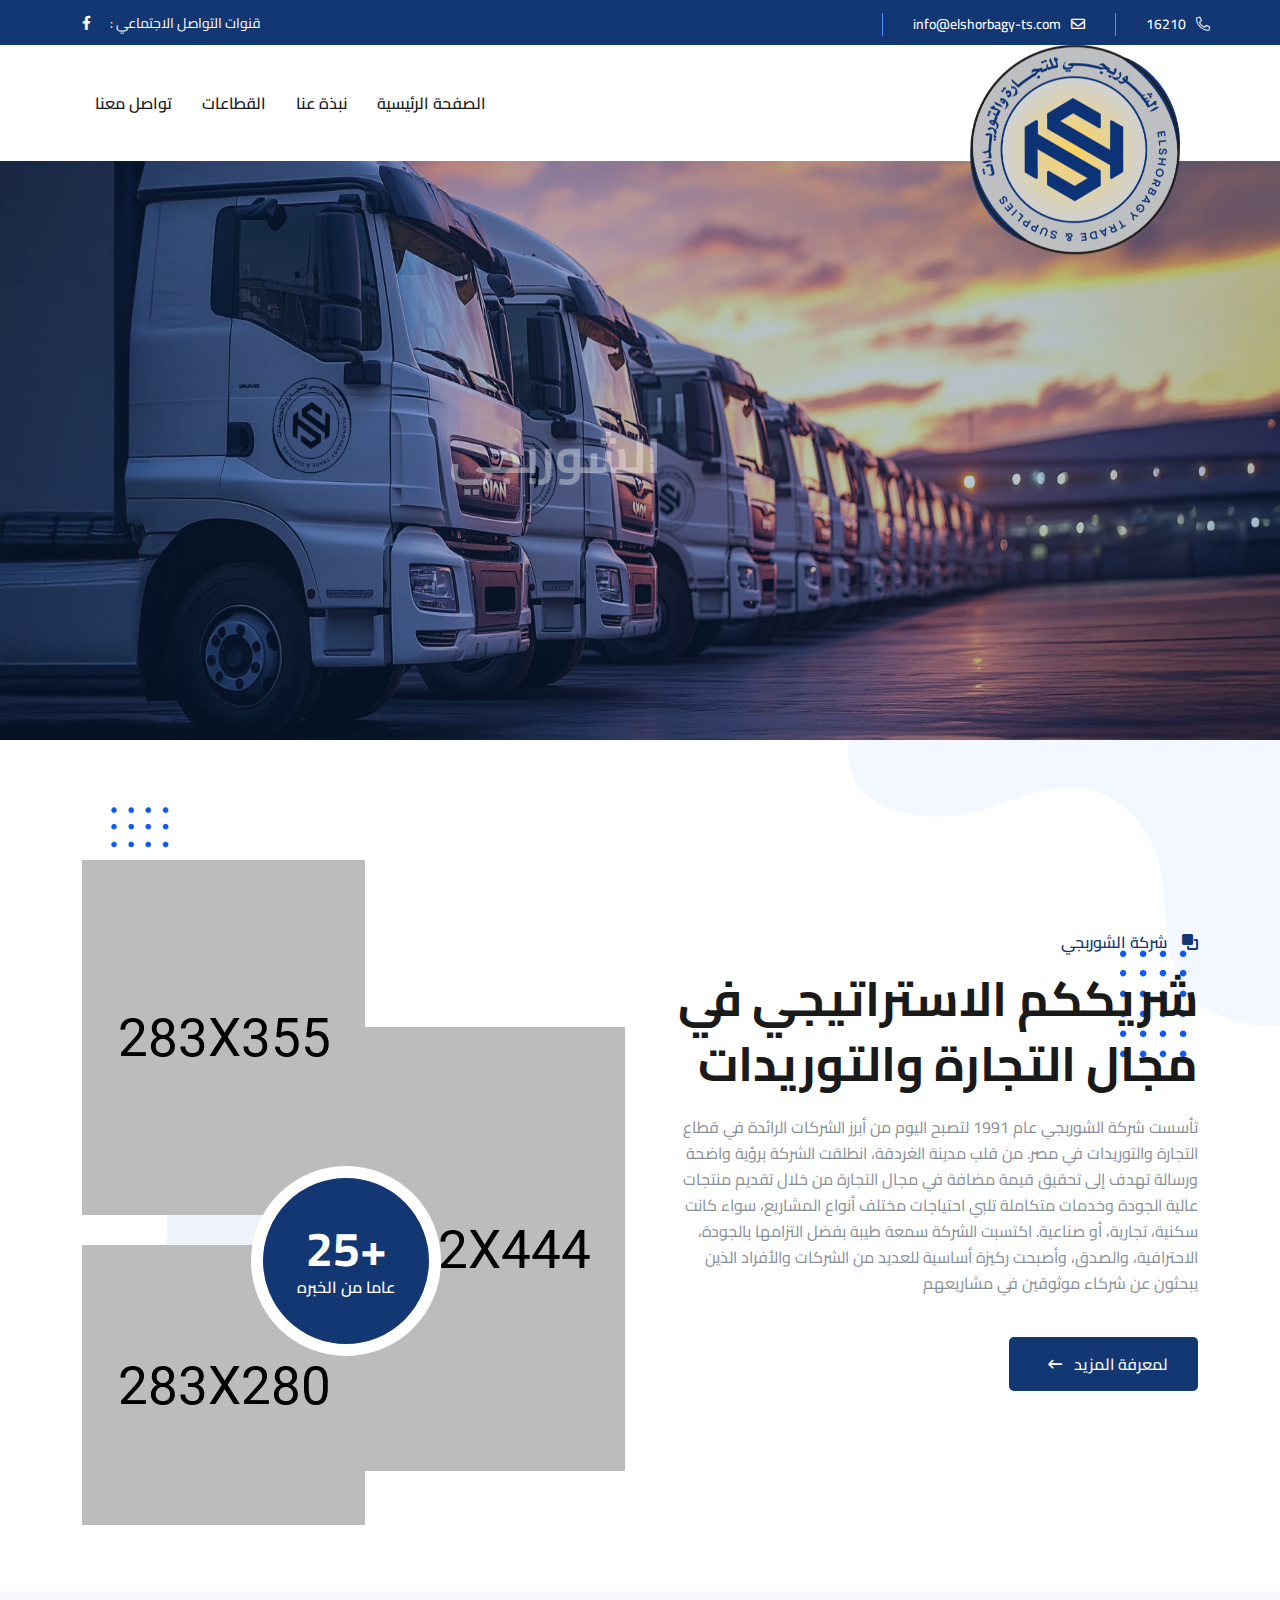
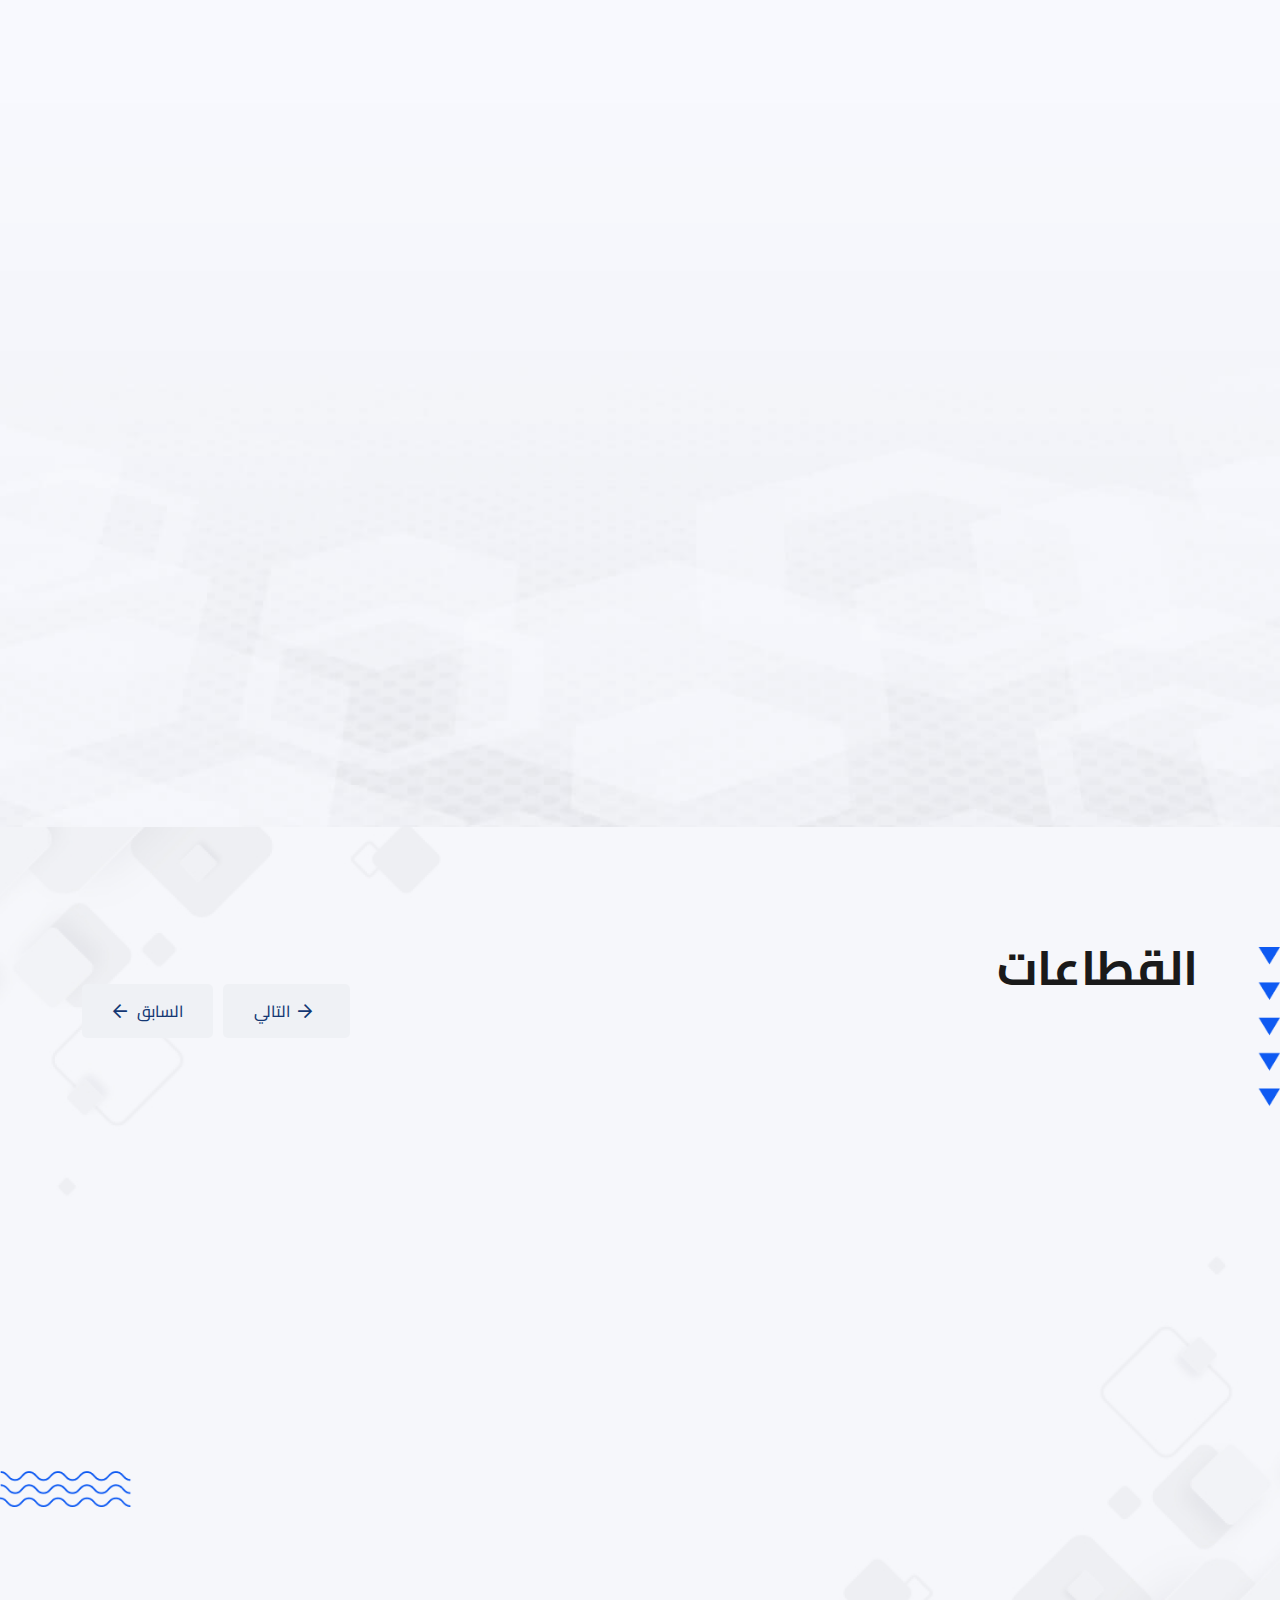
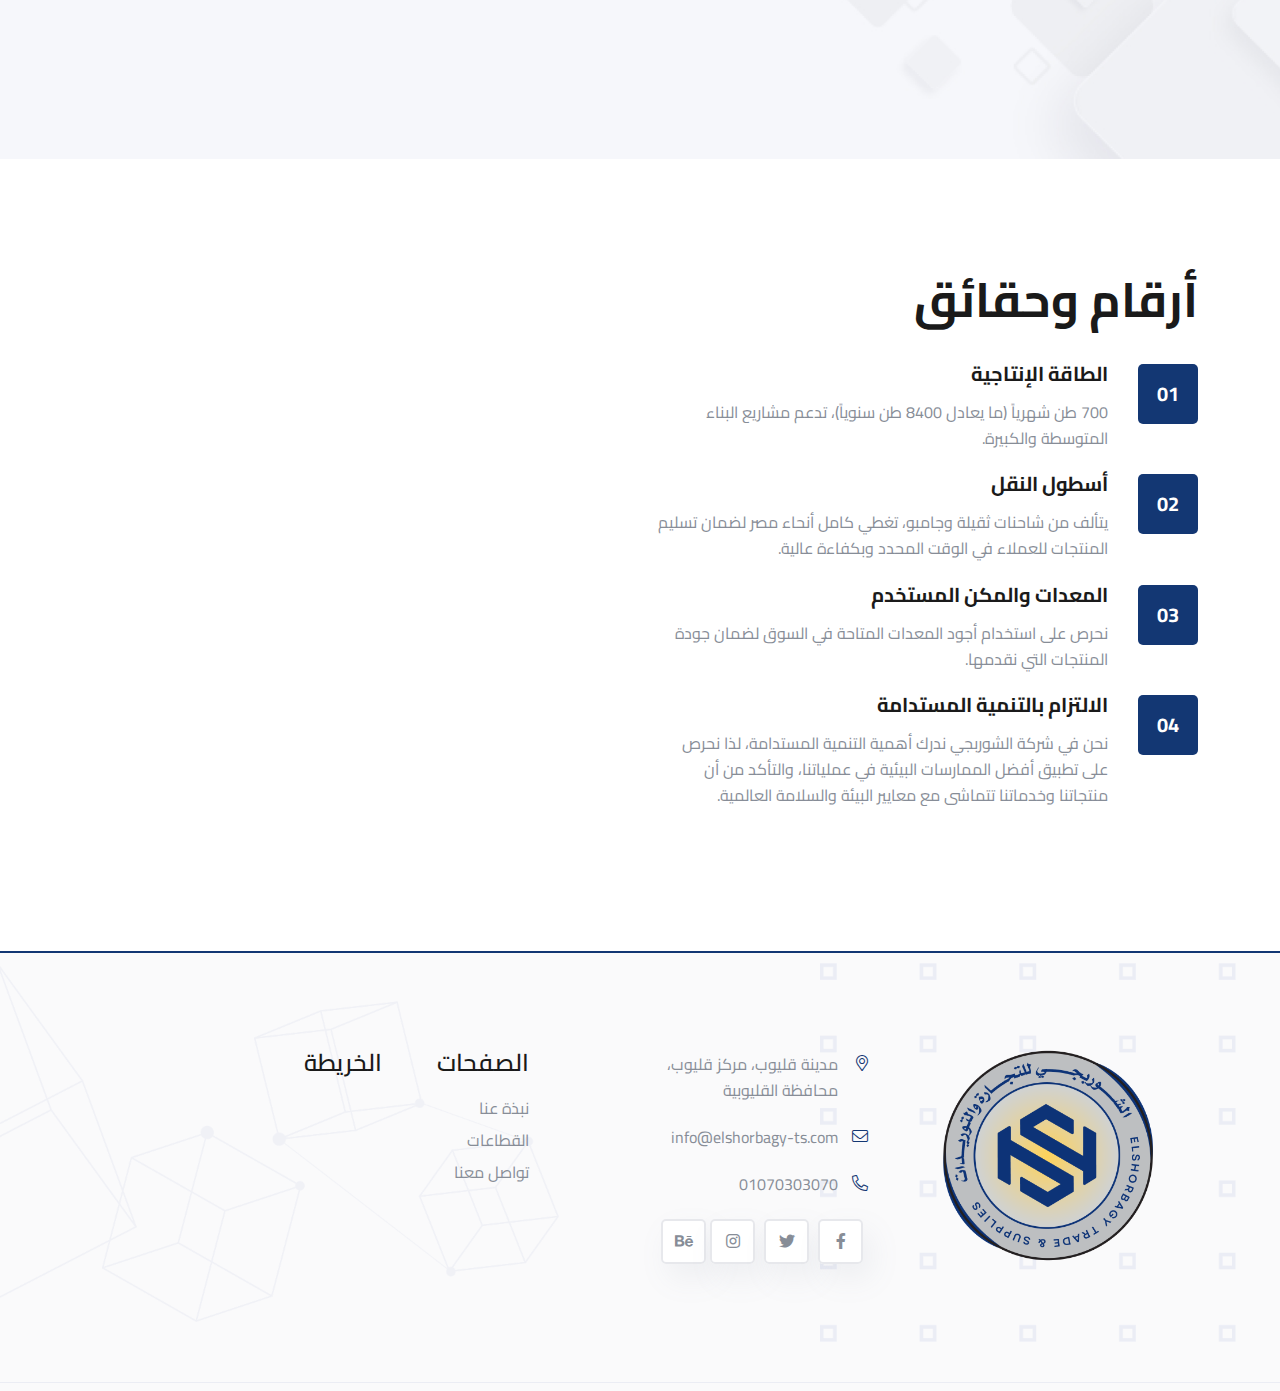
==== index.html @ 48153097 "Update index.html" ====
<!doctype html>
<html class="no-js" lang="ar" dir="">

<head>
    <meta charset="utf-8">
    <meta http-equiv="x-ua-compatible" content="ie=edge">
    <title>الشوربجي للتجارة والتوريد</title>
    <meta name="author" content="vecuro">
    <meta name="description" content="شركة الشوربجي للتجارة والتوريد هي شركة رائدة في قطاع التجارة والتوريدات في مصر">
    <meta name="keywords" content="شركة الشوربجي للتجارة والتوريد هي شركة رائدة في قطاع التجارة والتوريدات في مصر" />
    <meta name="robots" content="INDEX,FOLLOW">

    <!-- Mobile Specific Metas -->
    <meta name="viewport" content="width=device-width, initial-scale=1, shrink-to-fit=no">

    <!-- Favicons - Place favicon.ico in the root directory -->
    <link rel="icon" href="assets/img/logo.png">
    <link rel="manifest" href="assets/img/favicons/manifest.json">
    <meta name="msapplication-TileColor" content="#ffffff">
    <meta name="msapplication-TileImage" content="assets/img/logo.png">
    <meta name="theme-color" content="#ffffff">



    <!--==============================
	  Google Fonts
	============================== -->
    <link rel="preconnect" href="https://fonts.googleapis.com">
    <link rel="preconnect" href="https://fonts.gstatic.com" crossorigin>
    <link href="https://fonts.googleapis.com/css2?family=Cairo:wght@200..1000&display=swap" rel="stylesheet">

    <!--==============================
	    All CSS File
	============================== -->
    <!-- Bootstrap -->
    <!-- <link rel="stylesheet" href="assets/css/app.min.css"> -->
    <link rel="stylesheet" href="assets/css/bootstrap.min.css">
    <!-- Fontawesome Icon -->
    <link rel="stylesheet" href="assets/css/fontawesome.min.css">
    <!-- Layerslider -->
    <link rel="stylesheet" href="assets/css/layerslider.min.css">
    <!-- Magnific Popup -->
    <link rel="stylesheet" href="assets/css/magnific-popup.min.css">
    <!-- Slick Slider -->
    <link rel="stylesheet" href="assets/css/slick.min.css">
    <!-- Theme Custom CSS -->
    <link rel="stylesheet" href="assets/css/style.css">

</head>

<body>


    <!--[if lte IE 9]>
    	<p class="browserupgrade">You are using an <strong>outdated</strong> browser. Please <a href="https://browsehappy.com/">upgrade your browser</a> to improve your experience and security.</p>
  <![endif]-->



    <!--********************************
   		Code Start From Here 
	******************************** -->




    <!--==============================
     Preloader
    ==============================-->
    <div class="preloader  ">
        <!-- <button class="vs-btn preloaderCls">Cancel Preloader </button> -->
        <div class="preloader-inner">
            <span class="loader"></span>
        </div>
    </div>
    <!--==============================
    Mobile Menu
    ============================== -->
    <div class="vs-menu-wrapper">
        <div class="vs-menu-area text-center">
            <button class="vs-menu-toggle"><i class="fal fa-times"></i></button>
            <div class="mobile-logo">
                <a href="index.html"><img src="assets/img/logo.png" alt="TechBiz" class="logo"></a>
            </div>
            <div class="vs-mobile-menu">
                <ul>
                    <li>
                        <a href="index.html">الصفحة الرئيسية</a>     
                    </li>
                    <li>
                        <a href="about.html">نبذة عنا</a>
                    </li>
                    <li>
                        <a href="about.html">القطاعات</a>
                    </li>
     
                    <li>
                        <a href="contact.html">تواصل معنا</a>
                    </li>
                </ul>
            </div>
        </div>
    </div>
    <!--==============================
    Header Area
    ==============================-->
    <header class="vs-header header-layout3">
        
        <div class="header-top">
            <div class="container">
                <div class="row flex-row-reverse align-items-center justify-content-lg-between justify-content-center text-center text-lg-start">
                    <div class="col-md-auto text-center text-md-start">
                        <div class="header-links style-white rtl">
                            <ul>
                                <li class="d-none d-xxl-inline-block "><i class="fal fa-map-marker-alt"></i>مدينة قليوب، مركز قليوب، محافظة القليوبية</li>
                                <li><i class="fal fa-phone-alt"></i><a
                                    href="tel:16210">16210</a></li>
                                <li><i class="far fa-envelope"></i><a
                                        href="mailto:info@elshorbagy-ts.com	">info@elshorbagy-ts.com</a></li>
                            </ul>
                        </div>
                    </div>
                    <div class="col-auto d-none d-md-block">
                        <div class="header-social style-white rtl">
                            <span class="social-title">قنوات التواصل الاجتماعي :</span>
                            <a href="https://www.facebook.com/share/1EnCZpuJkJ/"><i class="fab fa-facebook-f"></i></a>
                            
                        </div>
                    </div>
                </div>
            </div>
        </div>
        <!-- Main Menu Area -->
        <div class="sticky-wrapper">
            <div class="">
                <div class="container">
                    <div class="row flex-row-reverse align-items-center justify-content-between position-relative">
                        <div class="col-auto">
                            <div class="header-logo">
                                <a href="index.html"><img src="assets/img/logo.png" alt="TechBiz" class="logo"></a>
                            </div>
                        </div>
                        <div class="col-auto">
                            <nav class="main-menu menu-style3 d-none d-lg-block rtl ">
                                <ul>
                                    <li class="">
                                        <a href="index.html"><span class="">الصفحة الرئيسية</span></a>
                                       
                                    </li>
                                    <li>
                                        <a href="about.html">نبذة عنا</a>
                                    </li>
                                    <li>
                                        <a href="sectors.html">القطاعات</a>
                                    </li>
                                    
                                   
                                 
                                    <li>
                                        <a href="contact.html">تواصل معنا</a>
                                    </li>
                                </ul>
                            </nav>
                            <button class="vs-menu-toggle d-inline-block d-lg-none"><i class="fal fa-bars"></i></button>
                        </div>
                        
                    </div>
                </div>
            </div>
        </div>
    </header>
    <!--==============================
    Hero Area
    ==============================-->
    <section class="vs-hero-wrapper hero-layout6 ls-hero-layout6 position-relative">
        <div class="vs-hero-carousel" data-height="860" data-container="1900" data-slidertype="responsive"
            data-navprevnext="true">
            <div class="ls-slide" data-ls="duration:12000; transition2d:5; kenburnszoom:in; kenburnsscale:1.1;">
                <img width="1920" height="980" src="assets/img/hero/Home.webp" class="ls-bg" alt="slider-bg" />
                <div class="overlay"></div>

                <p style="font-size:20px; text-align:center; font-style:normal; text-decoration:none; text-transform:none; font-weight:600; letter-spacing:0px; background-position:0% 0%; background-repeat:no-repeat; font-family:Cairo; color:#ffffff; top:315px; left:50%; width:1000px;"
                    class="ls-l ls-hide-tablet ls-hide-phone ls-text-layer"
                    data-ls="offsetxin:300; durationin:1500; delayin:400; easingin:easeOutQuint; offsetxout:300; durationout:1500; easingout:easeOutQuint;">
                    </p>
                <h1 style="top:370px; left:50%; text-align:center; font-weight:700; background-size:inherit; background-position:inherit; font-size:72px; color:#ffffff; font-family:Cairo; width:1000px;"
                    class="ls-l ls-hide-tablet ls-hide-phone ls-text-layer"
                    data-ls="offsetxin:-200; durationin:1500; easingin:easeOutQuint; offsetxout:-100; durationout:1500; easingout:easeOutQuint; position:relative;">
                    الشوربجي
                </h1>
                <h1 style="top:455px; left:50%; text-align:center; font-weight:700; background-size:inherit; background-position:inherit; font-size:72px; font-family:Cairo; color:#ffffff; text-transform:none; background-color:transparent; background-repeat:no-repeat; cursor:auto; width:1000px;"
                    class="ls-l ls-hide-tablet ls-hide-phone ls-text-layer"
                    data-ls="offsetxin:-200; durationin:1500; delayin:200; easingin:easeOutQuint; offsetxout:-100; durationout:1500; easingout:easeOutQuint;">
                    الشريك الأقرب إليك
                </h1>
                <div style="top:595px; left:50%; text-align:center; font-weight:700; background-size:inherit; background-position:inherit; font-size:24px; width:1000px;"
                    class="ls-l ls-hide-tablet ls-hide-phone ls-html-layer"
                    data-ls="offsetyin:50; durationin:1500; delayin:900; easingin:easeOutQuint; offsetyout:50; durationout:1500; easingout:easeOutQuint; position:relative;">
                    <div class="ls-btn-group justify-content-center">
                        <a href="about.html" class="vs-btn ls-hero-btn">نبذة عنا<i class="far fa-arrow-right"></i></a>
                        <a href="contact.html" class="vs-btn style2 ls-hero-btn">تواصل معنا<i
                                class="far fa-arrow-right"></i></a>
                    </div>
                </div>
                <p style="text-align:center; font-style:normal; text-decoration:none; text-transform:none; font-weight:600; letter-spacing:0px; background-position:0% 0%; background-repeat:no-repeat; font-family:Cairo; color:#ffffff; top:310px; left:50%; width:1000px; font-size:40px;"
                    class="ls-l ls-hide-desktop ls-hide-phone ls-text-layer"
                    data-ls="offsetxin:300; durationin:1500; delayin:400; easingin:easeOutQuint; offsetxout:300; durationout:1500; easingout:easeOutQuint;">
                    الشوربجي</p>
                <h1 style="top:404px; left:50%; text-align:center; font-weight:700; background-size:inherit; background-position:inherit; font-size:110px; color:#ffffff; font-family:Cairo; width:1200px;"
                    class="ls-l ls-hide-desktop ls-hide-phone ls-text-layer"
                    data-ls="offsetxin:-200; durationin:1500; easingin:easeOutQuint; offsetxout:-100; durationout:1500; easingout:easeOutQuint; position:relative;">
                    شريككم الاستراتيجي 
                </h1>
                <h1 style="top:511px; left:50%; text-align:center; font-weight:700; background-size:inherit; background-position:inherit; font-size:110px; font-family:Cairo; color:#ffffff; text-transform:none; border-style:solid; border-color:#000; background-color:transparent; background-repeat:no-repeat; cursor:auto; width:1200px;"
                    class="ls-l ls-hide-desktop ls-hide-phone ls-text-layer"
                    data-ls="offsetxin:-200; durationin:1500; delayin:200; easingin:easeOutQuint; offsetxout:-100; durationout:1500; easingout:easeOutQuint;">
                    في مجال التجارة والتوريدات
                </h1>
                <div style="top:713px; left:50%; text-align:center; font-weight:700; background-size:inherit; background-position:inherit; font-size:24px; width:1000px; height:28px;"
                    class="ls-l ls-hide-desktop ls-hide-phone ls-html-layer"
                    data-ls="offsetyin:50; durationin:1500; delayin:900; easingin:easeOutQuint; offsetyout:50; durationout:1500; easingout:easeOutQuint; position:relative;">
                    <div class="ls-btn-group justify-content-center">
                        <a href="about.html" class="vs-btn ls-hero-btn">نبذة عنا<i class="far fa-arrow-right"></i></a>
                        <a href="contact.html" class="vs-btn style2 ls-hero-btn">تواصل معنا<i
                                class="far fa-arrow-right"></i></a>
                    </div>
                </div>
               
                <h1 style="top:132px; left:50%; text-align:center; font-weight:700; background-size:inherit; background-position:inherit; font-size:140px; color:#ffffff; font-family:Cairo; width:1800px;"
                    class="ls-l ls-hide-desktop ls-hide-tablet ls-text-layer"
                    data-ls="offsetxin:-200; durationin:1500; easingin:easeOutQuint; offsetxout:-100; durationout:1500; easingout:easeOutQuint; position:relative;">
                    شريككم الاستراتيجي 
                </h1>
                <h1 style="top:305px; left:50%; text-align:center; font-weight:700; background-size:inherit; background-position:inherit; font-size:140px; font-family:Cairo; color:#ffffff; text-transform:none; border-style:solid; border-color:#000; background-color:transparent; background-repeat:no-repeat; cursor:auto; width:1800px;"
                    class="ls-l ls-hide-desktop ls-hide-tablet ls-text-layer"
                    data-ls="offsetxin:-200; durationin:1500; delayin:200; easingin:easeOutQuint; offsetxout:-100; durationout:1500; easingout:easeOutQuint;">
                    في مجال التجارة والتوريدات
                </h1>
                <div style="top:599px; left:50%; text-align:center; font-weight:700; background-size:inherit; background-position:inherit; font-size:24px; width:1000px; height:28px;"
                    class="ls-l ls-hide-desktop ls-hide-tablet ls-html-layer"
                    data-ls="offsetyin:50; durationin:1500; delayin:900; easingin:easeOutQuint; offsetyout:50; durationout:1500; easingout:easeOutQuint; position:relative;">
                    <div class="ls-btn-group justify-content-center">
                        <a href="about.html" class="vs-btn ls-hero-btn">نبذة عنا<i
                                class="far fa-arrow-right"></i></a>
                        <a href="contact.html" class="vs-btn style2 ls-hero-btn">تواصل معنا<i
                                class="far fa-arrow-right"></i></a>
                    </div>
                </div>
            </div>

        </div>
    </section>
    <!--==============================
    About Us
    ==============================-->
    <section class="position-relative about-style1 space-top space-bottom bg-white">
        <span class="about-shape4 ani-moving-y d-none d-xl-block">
            <img src="assets/img/about/about-bg-shep.png" alt="">
        </span>
        <div class="container z-index-common">
            <div class="row g-lg-5 gx-60">
                <div class="col-lg-6 col-xl-6 mb-20 mb-lg-0 wow fadeInUp" data-wow-delay="0.2s">
                    <div class="img-box11">
                        <div class="img-1">
                            <div class="img-1">
                                <img src="assets/img/about/ab-98-1.jpg" alt="About image">
                            </div>
                            <div class="img-2">
                                <img src="assets/img/about/ab-98-2.jpg" alt="About image">
                            </div>
                        </div>
                        <div class="img-3 d-none d-lg-block">
                            <img src="assets/img/about/ab-98-3.jpg" alt="About image">
                        </div>
                        <div class="d-lg-block">
                            <div class="media-body">
                                <div>
                                    <span class="counter-media__number h1">25+</span>
                                    <p class="counter-media__title">عاما من الخبره</p>
                                </div>
                            </div>
                        </div>
                    </div>
                </div>
                <div class="col-lg-6 col-xl-6 align-self-center wow fadeInUp" data-wow-delay="0.3s">
                    <span class="sec-subtitle ar rtl"><i class="fas fa-bring-forward"></i>شركة الشوربجي</span>
                    <h2 class="sec-title h1 ar">شريككم الاستراتيجي في مجال التجارة والتوريدات</h2>
                    <p class="mb-4 mt-1 pb-3 ar">تأسست شركة الشوربجي عام 1991 لتصبح اليوم من أبرز الشركات الرائدة في قطاع التجارة والتوريدات في مصر. من قلب مدينة الغردقة، انطلقت الشركة برؤية واضحة ورسالة تهدف إلى تحقيق قيمة مضافة في مجال التجارة من خلال تقديم منتجات عالية الجودة وخدمات متكاملة تلبي احتياجات مختلف أنواع المشاريع، سواء كانت سكنية، تجارية، أو صناعية. اكتسبت الشركة سمعة طيبة بفضل التزامها بالجودة، الاحترافية، والصدق، وأصبحت ركيزة أساسية للعديد من الشركات والأفراد الذين يبحثون عن شركاء موثوقين في مشاريعهم</p>
                    
                    <div class="ar">
                        <a href="about.html" class="vs-btn rtl">لمعرفة المزيد <i class="far fa-long-arrow-left"></i></a>

                    </div>
                </div>
            </div>
            
        </div>
    </section>


    <section class=" space-top space-extra-bottom" data-bg-src="assets/img/bg/process-bg-1-1.jpg" id="processv1">
        <div class="container-xxl wow fadeInUp" data-wow-delay="0.2s">
            <div class="row justify-content-center text-center">
                <div class="col-xl-6">
                    <div class="title-area">
                        <!-- <span class="sec-subtitle">Great Team Members</span> -->
                        <h2 class="sec-title h1 rtl">المحطات البارزة في مسيرة شركة الشوربجي : </h2>
                    </div>
                </div>
            </div>
            <div class="row flex-row-reverse justify-content-between">
                <div class="col-sm-6 col-lg-2 process-style1">
                    <div class="process-icon">
                        <img src="assets/img/icon/process-1-4.png" alt="icon">
                        <span class="process-number">01</span>
                    </div>
                    <h3 class="process-title h5">1995</h3>
                    <p class="process-text">تم افتتاح فرع جديد في مدينة شرم الشيخ، حيث شهدت الشركة توسعًا في نطاق المنتجات والخدمات لتشمل مستلزمات الأعمال الصحية وأدوات الحدادة والدهانات.</p>
                </div>
                <div class="col-sm-6 col-lg-2 process-style1">
                    <div class="process-arrow"><img src="assets/img/icon/process-arrow-1-1.png" alt="arrow"></div>
                    <div class="process-icon">
                        <img src="assets/img/icon/process-1-1.png" alt="icon">
                        <span class="process-number">02</span>
                    </div>
                    <h3 class="process-title h5">1997</h3>
                    <p class="process-text">تأسس فرع القاهرة بهدف دعم النمو المستمر وتوسيع نطاق العمل وتعزيز القدرة التشغيلية للشركة.</p>
                </div>
                <div class="col-sm-6 col-lg-2 process-style1">
                    <div class="process-arrow"><img src="assets/img/icon/process-arrow-1-1.png" alt="arrow"></div>
                    <div class="process-icon">
                        <img src="assets/img/icon/process-1-2.png" alt="icon">
                        <span class="process-number">03</span>
                    </div>
                    <h3 class="process-title h5">2002</h3>
                    <p class="process-text">تم افتتاح فرع في مدينة القصير، مع تطوير أسطول النقل لضمان تلبية احتياجات العملاء في مختلف أنحاء البلاد بكفاءة وسرعة</p>
                </div>
                <div class="col-sm-6 col-lg-2 process-style1">
                    <div class="process-arrow"><img src="assets/img/icon/process-arrow-1-1.png" alt="arrow"></div>

                    <div class="process-icon">
                        <img src="assets/img/icon/process-1-3.png" alt="icon">
                        <span class="process-number">04</span>
                    </div>
                    <h3 class="process-title h5">2011</h3>
                    <p class="process-text">شهدت الشركة عملية إعادة هيكلة شاملة، وتوسع نطاق الخدمات ليشمل مجالات جديدة مثل الأمن الصناعي، بالإضافة إلى توفير الأدوات اليدوية والكهربائية.
                    </p>
                </div>
                <div class="col-sm-6 col-lg-2 process-style1">
                    <div class="process-arrow"><img src="assets/img/icon/process-arrow-1-1.png" alt="arrow"></div>

                    <div class="process-icon">
                        <img src="assets/img/icon/process-1-1.png" alt="icon">
                        <span class="process-number">05</span>
                    </div>
                    <h3 class="process-title h5">2014</h3>
                    <p class="process-text">تم افتتاح فرع جديد في قنا، وبداية استثمارات استراتيجية في مجال الاستيراد، لتوفير منتجات عالية الجودة بأسعار تنافسية، تلبي احتياجات العملاء وترتقي بتجربة الخدمات المقدمة.
                    </p>
                </div>
            </div>
        </div>
    </section>

    <!--==============================
    Service Area
    ==============================-->

    <section class="space position-relative" data-bg-src="assets/img/bg/service-bg.jpg">
        <span class="service-shape2 ani-moving-y d-none d-xl-block">
            <img src="./assets/img/shape/service-shape.png" alt="">
        </span>
        <div class="container space-extra-bottom">
            <div class="row flex-row-reverse justify-content-between align-items-center">
                <div class="col-lg-6 text-center text-lg-start">
                    <div class="title-area">
                        <h2 class="sec-title h1 ar">القطاعات</h2>
                    </div>
                </div>
                <div class="col-auto d-none d-lg-block">
                    <div class="sec-btns rtl">
                        <button class="vs-btn style4" data-slick-next="#servicslide1"><i
                                class="far fa-arrow-right"></i>التالي</button>
                        <button class="vs-btn style4" data-slick-prev="#servicslide1">السابق<i
                                class="far fa-arrow-left"></i></button>
                    </div>
                </div>
            </div>
            <div class="row wow fadeInUp vs-carousel" data-autoplay="true" data-wow-delay="0.2s" data-slide-show="3"
                data-md-slide-show="2" id="servicslide1">
                <div class="col-md-6 col-lg-4">
                    <div class="service-style6">
                            <div><img src="assets/img/Elshorbagy Sectors/الصحي.png" alt="Features"></div>
                        <h3 class="service-title h5"><a href="service-details.html">القطاع الصحي</a></h3>
                        <p class="service-text">نحن شركة رائدة عالميًا في مجال تصنيع أنظمة الأنابيب والوصلات (UPVC - HDPE - PP - PPR)</p>
                        <a href="service-details.html" class="vs-btn style3">المزيد<i
                                class="far fa-long-arrow-right"></i></a>
                        <div class="box-shep">
                            <img src="assets/img/service/box-shep1.svg" alt="service-shep">
                        </div>
                    </div>
                </div>
                <div class="col-md-6 col-lg-4">
                    <div class="service-style6">
                        <div><img src="assets/img/Elshorbagy Sectors/الزراعه واللاندسكيب.png" alt="Features"></div>

                        <h3 class="service-title h5"><a href="service-details.html">الزراعة واللاندسكيب</a></h3>
                        <p class="service-text">نساهم في تصميم وتنفيذ مساحات اللاندسكيب وفقًا لأعلى معايير الجودة</p>
                        <a href="service-details.html" class="vs-btn style3">المزيد<i
                                class="far fa-long-arrow-right"></i></a>
                        <div class="box-shep">
                            <img src="assets/img/service/box-shep1.svg" alt="service-shep">
                        </div>
                    </div>
                </div>
                <div class="col-md-6 col-lg-4">
                    <div class="service-style6">
                        <div><img src="assets/img/Elshorbagy Sectors/الاكسسوار والصيني.png" alt="Features"></div>

                        <h3 class="service-title h5"><a href="service-details.html">الإكسسوارات</a></h3>
                        <p class="service-text">تميزنا بتصنيع منتجات جانزر محليًا لتلبية احتياجات الاكسسوارات الداخلية للمنزل</p>
                        <a href="service-details.html" class="vs-btn style3">المزيد<i
                                class="far fa-long-arrow-right"></i></a>
                        <div class="box-shep">
                            <img src="assets/img/service/box-shep1.svg" alt="service-shep">
                        </div>
                    </div>
                </div>
                <div class="col-md-6 col-lg-4">
                    <div class="service-style6">
                        <div><img src="assets/img/Elshorbagy Sectors/الحديد والكريتال.png" alt="Features"></div>

                        <h3 class="service-title h5"><a href="service-details.html">الحديد والكريتال</a></h3>
                        <p class="service-text">يُعد قطاع حديد الكريتال أول مجال تخصصت فيه شركة الشوربجي </p>
                        <a href="service-details.html" class="vs-btn style3">المزيد<i
                                class="far fa-long-arrow-right"></i></a>
                        <div class="box-shep">
                            <img src="assets/img/service/box-shep1.svg" alt="service-shep">
                        </div>
                    </div>
                </div>
                <div class="col-md-6 col-lg-4">
                    <div class="service-style6">
                        <div><img src="assets/img/Elshorbagy Sectors/السيملس والزهر.png" alt="Features"></div>

                        <h3 class="service-title h5"><a href="service-details.html">السملس والزهر</a></h3>
                        <p class="service-text">نوفر مواسير السملس بمختلف أقطارها وسماكتها.بالإضافة إلى وصلات السملس </p>
                        <a href="service-details.html" class="vs-btn style3">المزيد<i
                                class="far fa-long-arrow-right"></i></a>
                        <div class="box-shep">
                            <img src="assets/img/service/box-shep1.svg" alt="service-shep">
                        </div>
                    </div>
                </div>
                <div class="col-md-6 col-lg-4">
                    <div class="service-style6">
                        <div><img src="assets/img/Elshorbagy Sectors/العدد اليدوية.png" alt="Features"></div>

                        <h3 class="service-title h5"><a href="service-details.html">العدد اليدوية والكهربائية</a></h3>
                        <p class="service-text">تقدم شركة الشوربجي مجموعة متنوعة من الأدوات والآلات لتلبية احتياجات عملائها</p>
                        <a href="service-details.html" class="vs-btn style3">المزيد<i
                                class="far fa-long-arrow-right"></i></a>
                        <div class="box-shep">
                            <img src="assets/img/service/box-shep1.svg" alt="service-shep">
                        </div>
                    </div>
                </div>
                <div class="col-md-6 col-lg-4">
                    <div class="service-style6">
                        <div><img src="assets/img/Elshorbagy Sectors/حدايد وديكورات.png" alt="Features"></div>

                        <h3 class="service-title h5"><a href="service-details.html">الحدايد والديكورات</a></h3>
                        <p class="service-text">تُعد مجموعة شركات الشوربجي من الشركات الرائدة في مصر في مجال الحديد والديكورات</p>
                        <a href="service-details.html" class="vs-btn style3">المزيد<i
                                class="far fa-long-arrow-right"></i></a>
                        <div class="box-shep">
                            <img src="assets/img/service/box-shep1.svg" alt="service-shep">
                        </div>
                    </div>
                </div>
                <div class="col-md-6 col-lg-4">
                    <div class="service-style6">
                        <div><img src="assets/img/Elshorbagy Sectors/الأمن الصناعي والحرايق.png" alt="Features"></div>

                        <h3 class="service-title h5"><a href="service-details.html">الأمن الصناعي </a></h3>
                        <p class="service-text">تقدم شركة الشوربجي خدمات ومنتجات في مكافحة الحريق والسلامة والصحة المهنية</p>
                        <a href="service-details.html" class="vs-btn style3">المزيد<i
                                class="far fa-long-arrow-right"></i></a>
                        <div class="box-shep">
                            <img src="assets/img/service/box-shep1.svg" alt="service-shep">
                        </div>
                    </div>
                </div>
                <div class="col-md-6 col-lg-4">
                    <div class="service-style6">
                        <div><img src="assets/img/Elshorbagy Sectors/الكهربا.png" alt="Features"></div>

                        <h3 class="service-title h5"><a href="service-details.html">الكهرباء</a></h3>
                        <p class="service-text">تتميز شركة الشوربجي بتقديم مجموعة متنوعة من ماكينات الترانسات وماكينات اللحام</p>
                        <a href="service-details.html" class="vs-btn style3">المزيد<i
                                class="far fa-long-arrow-right"></i></a>
                        <div class="box-shep">
                            <img src="assets/img/service/box-shep1.svg" alt="service-shep">
                        </div>
                    </div>
                </div>
                <div class="col-md-6 col-lg-4">
                    <div class="service-style6">
                        <div><img src="assets/img/Elshorbagy Sectors/حمامات السباحه.png" alt="Features"></div>

                        <h3 class="service-title h5"><a href="service-details.html">حمامات السباحة</a></h3>
                        <p class="service-text">تقدم شركة الشوربجي مجموعة واسعة من مستلزمات حمامات السباحة</p>
                        <a href="service-details.html" class="vs-btn style3">المزيد<i
                                class="far fa-long-arrow-right"></i></a>
                        <div class="box-shep">
                            <img src="assets/img/service/box-shep1.svg" alt="service-shep">
                        </div>
                    </div>
                </div>
             
                <div class="col-md-6 col-lg-4">
                    <div class="service-style6">
                        <div><img src="assets/img/Elshorbagy Sectors/السيراميك والبورسلين.png" alt="Features"></div>

                        <h3 class="service-title h5"><a href="service-details.html">السيراميك والبورسلين</a></h3>
                        <p class="service-text">نضم كبريات العلامات التجارية في مصر لتلبية أذواق واحتياجات العملاء</p>
                        <a href="service-details.html" class="vs-btn style3">المزيد<i
                                class="far fa-long-arrow-right"></i></a>
                        <div class="box-shep">
                            <img src="assets/img/service/box-shep1.svg" alt="service-shep">
                        </div>
                    </div>
                </div>
                <div class="col-md-6 col-lg-4">
                    <div class="service-style6">
                        <div><img src="assets/img/Elshorbagy Sectors/الدهانات.png" alt="Features"></div>

                        <h3 class="service-title h5"><a href="service-details.html">الدهانات والعزل</a></h3>
                        <p class="service-text">تقدم شركة الشوربجي لعملائها الكرام مجموعة شاملة من حلول الدهانات والعوازل</p>
                        <a href="service-details.html" class="vs-btn style3">المزيد<i
                                class="far fa-long-arrow-right"></i></a>
                        <div class="box-shep">
                            <img src="assets/img/service/box-shep1.svg" alt="service-shep">
                        </div>
                    </div>
                </div>
            </div>
        </div>
    </section>

    <section class=" space-top space-extra-bottom">
        <div class="container">
            <div class="row">
                <div class="col-lg-6 mb-30  wow fadeInUp" data-wow-delay="0.2s">
                    <div class="img-box4">
                        <div class="img-1"><img src="assets/img/about/ab-3-1.jpg" alt="about image"></div>
                        <div class="img-2"><img src="assets/img/about/ab-3-2.jpg" alt="about image"></div>
                    </div>
                </div>
                <div class="col-lg-6 mb-30 pt-10 pt-lg-0 text-center text-md-start ">
                    <h2 class="sec-title3 h1 mb-3 pb-3 ar">أرقام وحقائق
                    </h2>
                    <div class="media-order rtl ar">
                        <div class="media-order__number">01</div>
                        <div class="media-body">
                            <h3 class="media-order__title h6">الطاقة الإنتاجية</h3>
                            <p class="media-order__text">700 طن شهرياً (ما يعادل 8400 طن سنوياً)، تدعم مشاريع البناء المتوسطة والكبيرة.</p>
                        </div>
                    </div>
                    <div class="media-order rtl ar">
                        <div class="media-order__number">02</div>
                        <div class="media-body">
                            <h3 class="media-order__title h6">أسطول النقل</h3>
                            <p class="media-order__text">يتألف من شاحنات ثقيلة وجامبو، تغطي كامل أنحاء مصر لضمان تسليم المنتجات للعملاء في الوقت المحدد وبكفاءة عالية.</p>
                        </div>
                    </div>
                    <div class="media-order rtl ar">
                        <div class="media-order__number">03</div>
                        <div class="media-body">
                            <h3 class="media-order__title h6">المعدات والمكن المستخدم</h3>
                            <p class="media-order__text">نحرص على استخدام أجود المعدات المتاحة في السوق لضمان جودة المنتجات التي نقدمها.</p>
                        </div>
                    </div>
                    <div class="media-order rtl ar">
                        <div class="media-order__number">04</div>
                        <div class="media-body">
                            <h3 class="media-order__title h6">الالتزام بالتنمية المستدامة</h3>
                            <p class="media-order__text">نحن في شركة الشوربجي ندرك أهمية التنمية المستدامة، لذا نحرص على تطبيق أفضل الممارسات البيئية في عملياتنا، والتأكد من أن منتجاتنا وخدماتنا تتماشى مع معايير البيئة والسلامة العالمية.</p>
                        </div>
                    </div>
                </div>
            </div>
        </div>
    </section>


    <!--==============================
    CTA Area
    ==============================-->
    <!-- <section class="z-index-common cta-style2">
        <div class="vs-container2 space" data-bg-src="assets/img/bg/cta-bg-1-1.jpg">
            <div class="row text-center text-lg-start align-items-center justify-content-around">
                <div class="col-lg-auto">
                    <span class="sec-subtitle text-white">We are here to answer your questions 24/7</span>
                    <h2 class="h1 sec-title cta-title1">Need A Consultation?</h2>
                </div>
                <div class="col-lg-auto">
                    <a href="contact.html" class="vs-btn">Get A Quote<i class="far fa-arrow-right"></i></a>
                </div>
            </div>
        </div>
    </section> -->
    <!--==============================
    Team Area
    ==============================-->
    <!-- <section class="space-bottom team-layout4">
        <span class="about-shape4 ani-moving-y d-none d-xl-block">
            <img src="assets/img/team/team-shep3.svg" alt="">
        </span>
        <div class="container wow fadeInUp" data-wow-delay="0.2s">
            <div class="row justify-content-center text-center">
                <div class="col-xl-6">
                    <div class="title-area">
                        <span class="sec-subtitle">Great Team Members</span>
                        <h2 class="sec-title h1">We Have Expert Team</h2>
                    </div>
                </div>
            </div>
            <div class="row g-5">
                <div class="col-xl-auto">
                    <div class="team-style4 active" data-tab-target="#one">
                        <div class="team-img">
                            <a href="team-details.html"><img src="assets/img/team/t-6-1.jpg" alt="image"></a>
                        </div>
                        <div class="team-content">
                            <h3 class="team-title">william lucas</h3>
                            <p class="team-degi">Cheif Expert</p>
                        </div>
                    </div>
                    <div class="team-style4" data-tab-target="#two">
                        <div class="team-img">
                            <a href="team-details.html"><img src="assets/img/team/t-6-2.jpg" alt="image"></a>
                        </div>
                        <div class="team-content">
                            <h3 class="team-title">Samuel Thomas</h3>
                            <p class="team-degi">Marketing Expert</p>
                        </div>
                    </div>
                    <div class="team-style4" data-tab-target="#three">
                        <div class="team-img">
                            <a href="team-details.html"><img src="assets/img/team/t-6-3.jpg" alt="image"></a>
                        </div>
                        <div class="team-content">
                            <h3 class="team-title">Rodja Hartmann</h3>
                            <p class="team-degi">web developer</p>
                        </div>
                    </div>
                    <div class="team-style4" data-tab-target="#four">
                        <div class="team-img">
                            <a href="team-details.html"><img src="assets/img/team/t-6-4.jpg" alt="image"></a>
                        </div>
                        <div class="team-content">
                            <h3 class="team-title">kishor saha</h3>
                            <p class="team-degi">web Expert</p>
                        </div>
                    </div>
                </div>
                <div class="col">
                    <div id="one" class="team-box active" data-tab-content>
                        <div class="row">
                            <div class="col-lg-5">
                                <div class="team-img">
                                    <img src="assets/img/team/t-7-1.jpg" alt="team">
                                </div>
                            </div>
                            <div class="col-lg-7">
                                <div class="team-body">
                                    <div class="team-content">
                                        <h3 class="team-title"><a class="text-inherit" href="team-details.html">william
                                                lucas</a></h3>
                                        <p class="team-degi">Marketing Expert</p>
                                        <p class="team-text">
                                            Vestibulum ac diam sit amet quam vehicula elementum sed sit amet dui
                                            molestie Curabitur arcu erat,
                                            accumsan id imperdiet porttitor at semnon nulla sit amet nisl tempus
                                            convallis quis Mauris blandit
                                            aliquet elit accumsan tincidunt.
                                        </p>
                                    </div>
                                    <div class="team-contact">
                                        <div class="contact-social">
                                            <span class="title">Follow now:</span>
                                            <div class="team-social">
                                                <a href="#"><i class="fab fa-facebook-f"></i></a>
                                                <a href="#"><i class="fab fa-twitter"></i></a>
                                                <a href="#"><i class="fab fa-instagram"></i></a>
                                                <a href="#"><i class="fab fa-youtube"></i></a>
                                            </div>
                                        </div>
                                        <div class="contact-email">
                                            <span class="title">Email Here:</span>
                                            <p class="info"><i class="fal fa-envelope"></i><a
                                                    href="mailto:example@email.com">info@example.com</a></p>
                                        </div>
                                    </div>
                                    <a href="contact.html" class="vs-btn">Contact Now<i
                                            class="far fa-arrow-right"></i></a>
                                </div>
                            </div>
                        </div>
                    </div>
                    <div id="two" class="team-box" data-tab-content>
                        <div class="row">
                            <div class="col-lg-5">
                                <div class="team-img">
                                    <img src="assets/img/team/t-7-2.jpg" alt="team">
                                </div>
                            </div>
                            <div class="col-lg-7">
                                <div class="team-body">
                                    <div class="team-content">
                                        <h3 class="team-title"><a class="text-inherit" href="team-details.html">Samuel
                                                Thomas</a></h3>
                                        <p class="team-degi">Marketing Expert</p>
                                        <p class="team-text">
                                            Vestibulum ac diam sit amet quam vehicula elementum sed sit amet dui
                                            molestie Curabitur arcu erat,
                                            accumsan id imperdiet porttitor at semnon nulla sit amet nisl tempus
                                            convallis quis Mauris blandit
                                            aliquet elit accumsan tincidunt.
                                        </p>
                                    </div>
                                    <div class="team-contact">
                                        <div class="contact-social">
                                            <span class="title">Follow now:</span>
                                            <div class="team-social">
                                                <a href="#"><i class="fab fa-facebook-f"></i></a>
                                                <a href="#"><i class="fab fa-twitter"></i></a>
                                                <a href="#"><i class="fab fa-instagram"></i></a>
                                                <a href="#"><i class="fab fa-youtube"></i></a>
                                            </div>
                                        </div>
                                        <div class="contact-email">
                                            <span class="title">Email Here:</span>
                                            <p class="info"><i class="fal fa-envelope"></i><a
                                                    href="mailto:example@email.com">info@example.com</a></p>
                                        </div>
                                    </div>
                                    <a href="contact.html" class="vs-btn">Contact Now<i
                                            class="far fa-arrow-right"></i></a>
                                </div>
                            </div>
                        </div>
                    </div>
                    <div id="three" class="team-box" data-tab-content>
                        <div class="row">
                            <div class="col-lg-5">
                                <div class="team-img">
                                    <img src="assets/img/team/t-7-3.jpg" alt="team">
                                </div>
                            </div>
                            <div class="col-lg-7">
                                <div class="team-body">
                                    <div class="team-content">
                                        <h3 class="team-title"><a class="text-inherit" href="team-details.html">Rodja
                                                Hartmann</a></h3>
                                        <p class="team-degi">web developer</p>
                                        <p class="team-text">
                                            Vestibulum ac diam sit amet quam vehicula elementum sed sit amet dui
                                            molestie Curabitur arcu erat,
                                            accumsan id imperdiet porttitor at semnon nulla sit amet nisl tempus
                                            convallis quis Mauris blandit
                                            aliquet elit accumsan tincidunt.
                                        </p>
                                    </div>
                                    <div class="team-contact">
                                        <div class="contact-social">
                                            <span class="title">Follow now:</span>
                                            <div class="team-social">
                                                <a href="#"><i class="fab fa-facebook-f"></i></a>
                                                <a href="#"><i class="fab fa-twitter"></i></a>
                                                <a href="#"><i class="fab fa-instagram"></i></a>
                                                <a href="#"><i class="fab fa-youtube"></i></a>
                                            </div>
                                        </div>
                                        <div class="contact-email">
                                            <span class="title">Email Here:</span>
                                            <p class="info"><i class="fal fa-envelope"></i><a
                                                    href="mailto:example@email.com">info@example.com</a></p>
                                        </div>
                                    </div>
                                    <a href="contact.html" class="vs-btn">Contact Now<i
                                            class="far fa-arrow-right"></i></a>
                                </div>
                            </div>
                        </div>
                    </div>
                    <div id="four" class="team-box" data-tab-content>
                        <div class="row">
                            <div class="col-lg-5">
                                <div class="team-img">
                                    <img src="assets/img/team/t-7-4.jpg" alt="team">
                                </div>
                            </div>
                            <div class="col-lg-7">
                                <div class="team-body">
                                    <div class="team-content">
                                        <h3 class="team-title"><a class="text-inherit" href="team-details.html">kishor
                                                saha</a></h3>
                                        <p class="team-degi">web Expert</p>
                                        <p class="team-text">
                                            Vestibulum ac diam sit amet quam vehicula elementum sed sit amet dui
                                            molestie Curabitur arcu erat,
                                            accumsan id imperdiet porttitor at semnon nulla sit amet nisl tempus
                                            convallis quis Mauris blandit
                                            aliquet elit accumsan tincidunt.
                                        </p>
                                    </div>
                                    <div class="team-contact">
                                        <div class="contact-social">
                                            <span class="title">Follow now:</span>
                                            <div class="team-social">
                                                <a href="#"><i class="fab fa-facebook-f"></i></a>
                                                <a href="#"><i class="fab fa-twitter"></i></a>
                                                <a href="#"><i class="fab fa-instagram"></i></a>
                                                <a href="#"><i class="fab fa-youtube"></i></a>
                                            </div>
                                        </div>
                                        <div class="contact-email">
                                            <span class="title">Email Here:</span>
                                            <p class="info"><i class="fal fa-envelope"></i><a
                                                    href="mailto:example@email.com">info@example.com</a></p>
                                        </div>
                                    </div>
                                    <a href="contact.html" class="vs-btn">Contact Now<i
                                            class="far fa-arrow-right"></i></a>
                                </div>
                            </div>
                        </div>
                    </div>
                </div>
            </div>
        </div>
        <span class="team-shape2 ani-moving-x d-none d-xl-block">
            <img src="assets/img/team/team-shep2.svg" alt="shep">
        </span>
    </section> -->
    <!--==============================
    work Area
    ==============================-->
    <!-- <section class="space work-layout1">
        <span class="work-shape ani-moving-y d-none d-xl-block">
            <img src="assets/img/shape/work-bg-shep.png" alt="shep">
        </span>
        <div class="container">
            <div class="row justify-content-center">
                <div class="col-lg-6 text-center text-center">
                    <div class="title-area">
                        <span class="sec-subtitle"><i class="fas fa-bring-forward"></i>Our Work Process</span>
                        <h2 class="sec-title h1">How We Works</h2>
                    </div>
                </div>
            </div>
            <div class="row g-5">
                <div class="col-lg-4">
                    <div class="work-box" data-bg-src="assets/img/work/work-1-1.jpg">
                        <div class="box-inner">
                            <p class="work-subtitle">Our Work Process</p>
                            <h3 class="work-title">How We Working For our Clints or Customers</h3>
                            <a href="contact.html" class="vs-btn">Contact Now<i class="far fa-arrow-right"></i></a>
                        </div>
                    </div>
                </div>
                <div class="col-lg-8">
                    <div class="row">
                        <div class="col-lg-6">
                            <div class="feature-style2">
                                <div class="feature-icon"><img src="assets/img/icon/fe-5-1.png" alt="Features"></div>
                                <h3 class="feature-title h5"><a class="text-inherit" href="service-details.html">Problem
                                        Analysis</a></h3>
                                <p class="feature-text">Completely implement via highly efficient process improvements.
                                    engage high value before progressive data.</p>
                                <span class="feature-number">01</span>
                            </div>
                        </div>
                        <div class="col-lg-6">
                            <div class="feature-style2">
                                <div class="feature-icon"><img src="assets/img/icon/fe-5-2.png" alt="Features"></div>
                                <h3 class="feature-title h5"><a class="text-inherit"
                                        href="service-details.html">Planning</a></h3>
                                <p class="feature-text">Completely implement via highly efficient process improvements.
                                    engage high value before progressive data.</p>
                                <span class="feature-number">02</span>
                            </div>
                        </div>
                    </div>
                    <div class="row">
                        <div class="col-lg-6">
                            <div class="feature-style2 mb-lg-0">
                                <div class="feature-icon"><img src="assets/img/icon/fe-5-3.png" alt="Features"></div>
                                <h3 class="feature-title h5"><a class="text-inherit" href="service-details.html">Solve
                                        Problems</a></h3>
                                <p class="feature-text">Completely implement via highly efficient process improvements.
                                    engage high value before progressive data.</p>
                                <span class="feature-number">03</span>
                            </div>
                        </div>
                        <div class="col-lg-6">
                            <div class="feature-style2 mb-0">
                                <div class="feature-icon"><img src="assets/img/icon/fe-5-4.png" alt="Features"></div>
                                <h3 class="feature-title h5"><a class="text-inherit" href="service-details.html">Deliver
                                        to Customers</a></h3>
                                <p class="feature-text">Completely implement via highly efficient process improvements.
                                    engage high value before progressive data.</p>
                                <span class="feature-number">04</span>
                            </div>
                        </div>
                    </div>
                </div>
            </div>
        </div>
    </section> -->
    <!--==============================
    Skill Area
    ==============================-->
    <!-- <section class="space" data-bg-src="assets/img/bg/skill-bg-1-1.jpg">
        <div class="container">
            <div class="row g-4 flex-row-reverse align-items-center">
                <div class="col-lg-7 col-xxl-6 me-xl-auto">
                    <span class="sec-subtitle text-white"><i class="fas fa-bring-forward"></i>The Great Company
                        Skill</span>
                    <h2 class="sec-title h1 text-white">Connecting People And Build Technology</h2>
                    <p class="mb-4 pb-1 text-white">Energistically evisculate an expanded array of meta-services after
                        cross-media strategic theme areas. Interactively simplify interactive customer service before
                        fully tested relationship parallel task high standards...</p>
                    <div class="progress-box">
                        <h3 class="progress-box__title text-white">Business Security</h3>
                        <span class="progress-box__number text-white">65%</span>
                        <div class="progress-box__progress">
                            <div class="progress-box__bar" role="progressbar" style="width: 65%" aria-valuenow="65"
                                aria-valuemin="0" aria-valuemax="100"></div>
                        </div>
                    </div>
                    <div class="progress-box">
                        <h3 class="progress-box__title text-white">Career Development</h3>
                        <span class="progress-box__number text-white">88%</span>
                        <div class="progress-box__progress">
                            <div class="progress-box__bar" role="progressbar" style="width: 88%" aria-valuenow="88"
                                aria-valuemin="0" aria-valuemax="100"></div>
                        </div>
                    </div>
                    <div class="progress-box">
                        <h3 class="progress-box__title text-white">Business Inovation</h3>
                        <span class="progress-box__number text-white">90%</span>
                        <div class="progress-box__progress">
                            <div class="progress-box__bar" role="progressbar" style="width: 90%" aria-valuenow="90"
                                aria-valuemin="0" aria-valuemax="100"></div>
                        </div>
                    </div>
                </div>
                <div class="col-lg-5 col-xxl-auto mb-50 wow fadeInUp" data-wow-delay="0.2s">
                    <img src="assets/img/skill/skill-1-2.jpg" alt="Skill image">
                </div>
            </div>
        </div>
    </section> -->
    <!--==============================
    Brand Section
    ==============================-->
    <!-- <section class="brand-style2">
        <div class="vs-container2">
            <div class="row vs-carousel text-center" data-autoplay="true" data-slide-show="5" data-md-slide-show="3"
                data-sm-slide-show="2" data-xs-slide-show="2">
                <div class="col-auto"><img src="assets/img/brand/br-1-1.png" alt="Brand"></div>
                <div class="col-auto"><img src="assets/img/brand/br-1-2.png" alt="Brand"></div>
                <div class="col-auto"><img src="assets/img/brand/br-1-3.png" alt="Brand"></div>
                <div class="col-auto"><img src="assets/img/brand/br-1-4.png" alt="Brand"></div>
                <div class="col-auto"><img src="assets/img/brand/br-1-5.png" alt="Brand"></div>
                <div class="col-auto"><img src="assets/img/brand/br-1-2.png" alt="Brand"></div>
                <div class="col-auto"><img src="assets/img/brand/br-1-3.png" alt="Brand"></div>
            </div>
        </div>
    </section> -->
    <!--==============================
    Projects Wrapper
    ==============================-->
    <!-- <section class="space-extra-bottom pt-3 position-relative" data-bg-src="assets/img/bg/service-bg.png">
        <span class="project-shape ani-moving-y d-none d-xl-block">
            <img src="assets/img/shape/service-shape2.png" alt="">
        </span>
        <div class="container">
            <div class="title-area text-center  wow fadeInUp" data-wow-delay="0.2s">
                <span class="sec-subtitle2">Our CASE STUDY</span>
                <h2 class="sec-title4">Our Latest Works</h2>
            </div>
            <div class="filter-menu2 filter-menu-active wow fadeInUp" data-wow-delay="0.3s">
                <button data-filter="*" class="active">All</button>
                <button data-filter=".Branding">Branding</button>
                <button data-filter=".Design">Design</button>
                <button data-filter=".Development">Development</button>
                <button data-filter=".Portfolio">Portfolio</button>
                <button data-filter=".Prototype">Prototype</button>
                <button data-filter=".Research">Ux Research</button>
            </div>
            <div class="row filter-active2 wow fadeInUp" data-wow-delay="0.4s">
                <div class="col-md-6 col-lg-4 filter-item Branding Portfolio Research">
                    <div class="project-style4">
                        <div class="project-bg background-image"
                            style="background-image: url(assets/img/service/sr-9-1.jpg);"></div>
                        <div class="project-bottom">
                            <div class="media-body">
                                <div class="project-category">Our Case Study</div>
                                <h3 class="project-title h5"><a href="project-details.html" class="text-reset">Lorem
                                        ipsum dolor sit on a amet, consectetur .</a></h3>
                            </div>
                            <a href="project-details.html" class="vs-btn style4">Read More<i
                                    class="fas fa-long-arrow-right"></i></a>
                        </div>
                    </div>
                </div>
                <div class="col-md-6 col-lg-4 filter-item Design Prototype Finance">
                    <div class="project-style4">
                        <div class="project-bg background-image"
                            style="background-image: url(assets/img/service/sr-9-2.jpg);"></div>
                        <div class="project-bottom">
                            <div class="media-body">
                                <div class="project-category">IT Software Solution</div>
                                <h3 class="project-title h5"><a href="project-details.html"
                                        class="text-reset">consectetur Lorem ipsum dolor sit on a amet.</a></h3>
                            </div>
                            <a href="project-details.html" class="vs-btn style4">Read More<i
                                    class="fas fa-long-arrow-right"></i></a>
                        </div>
                    </div>
                </div>
                <div class="col-md-6 col-lg-4 filter-item Design Development Research">
                    <div class="project-style4">
                        <div class="project-bg background-image"
                            style="background-image: url(assets/img/service/sr-9-3.jpg);"></div>
                        <div class="project-bottom">
                            <div class="media-body">
                                <div class="project-category">Website Management</div>
                                <h3 class="project-title h5"><a href="project-details.html" class="text-reset">dolor sit
                                        on a amet Lorem ipsum,consectetur .</a></h3>
                            </div>
                            <a href="project-details.html" class="vs-btn style4">Read More<i
                                    class="fas fa-long-arrow-right"></i></a>
                        </div>
                    </div>
                </div>
                <div class="col-md-6 col-lg-4 filter-item Branding Development Portfolio">
                    <div class="project-style4">
                        <div class="project-bg background-image"
                            style="background-image: url(assets/img/service/sr-9-4.jpg);"></div>
                        <div class="project-bottom">
                            <div class="media-body">
                                <div class="project-category">Business Consultancy</div>
                                <h3 class="project-title h5"><a href="project-details.html" class="text-reset">dolor sit
                                        on Lorem ipsum a amet, consectetur .</a></h3>
                            </div>
                            <a href="project-details.html" class="vs-btn style4">Read More<i
                                    class="fas fa-long-arrow-right"></i></a>
                        </div>
                    </div>
                </div>
                <div class="col-md-6 col-lg-4 filter-item Branding Prototype Design Portfolio">
                    <div class="project-style4">
                        <div class="project-bg background-image"
                            style="background-image: url(assets/img/service/sr-9-5.jpg);"></div>
                        <div class="project-bottom">
                            <div class="media-body">
                                <div class="project-category">Digital Marketing</div>
                                <h3 class="project-title h5"><a href="project-details.html" class="text-reset">on a amet
                                        Lorem ipsum dolor sit, consectetur .</a></h3>
                            </div>
                            <a href="project-details.html" class="vs-btn style4">Read More<i
                                    class="fas fa-long-arrow-right"></i></a>
                        </div>
                    </div>
                </div>
                <div class="col-md-6 col-lg-4 filter-item Branding Design Development">
                    <div class="project-style4">
                        <div class="project-bg background-image"
                            style="background-image: url(assets/img/service/sr-9-6.jpg);"></div>
                        <div class="project-bottom">
                            <div class="media-body">
                                <div class="project-category">UI Development</div>
                                <h3 class="project-title h5"><a href="project-details.html" class="text-reset">sit on a
                                        amet, consectetur Lorem ipsum dolor.</a></h3>
                            </div>
                            <a href="project-details.html" class="vs-btn style4">Read More<i
                                    class="fas fa-long-arrow-right"></i></a>
                        </div>
                    </div>
                </div>
            </div>
        </div>
    </section> -->
    <!--==============================
    FAQ Area
    ==============================-->
    <!-- <section class="faq-wrap1  ">
        <div class="faq-shape1" data-bg-src="assets/img/bg/faq-bg-1-1.jpg"></div>
        <div class="faq-shape2" data-bg-src="assets/img/bg/faq-bg-1-2.jpg"></div>
        <div class="container">
            <div class="row gx-60">
                <div class="col-lg-6 pb-20 pb-lg-0 wow fadeInUp" data-wow-delay="0.2s">
                    <div class="img-box2">
                        <div class="img-1"><img src="assets/img/faq/faq-1-3.jpg" alt="FAQ image"></div>
                        <div class="img-2"><img src="assets/img/faq/faq-1-2.jpg" alt="FAQ image"><a
                                class="play-btn style3 position-center"
                                href="https://www.youtube.com/watch?v=_sI_Ps7JSEk"><i class=""><i
                                        class="fas fa-play"></i></i></a></div>
                    </div>
                </div>
                <div class="col-lg-6 align-self-center">
                    <span class="sec-subtitle text-white"><i class="fas fa-bring-forward"></i>Talk About
                        Something</span>
                    <h2 class="sec-title text-white mb-4 pb-2 h1">How can we help you?</h2>
                    <div class="accordion accordion-style1" id="faqVersion1">
                        <div class="accordion-item">
                            <div class="accordion-header" id="headingOne">
                                <button class="accordion-button" type="button" data-bs-toggle="collapse"
                                    data-bs-target="#collapseOne" aria-expanded="true" aria-controls="collapseOne">
                                    Master Technology It Solution Services Making?
                                </button>
                            </div>
                            <div id="collapseOne" class="accordion-collapse collapse show" aria-labelledby="headingOne"
                                data-bs-parent="#faqVersion1">
                                <div class="accordion-body">
                                    <p> Assertively communicate multidisciplinary content through emerging skills for
                                        intermandated e-tailers. Rapidiously revolutionize emerging supply for
                                        interdependent portals. Monotonectally restore 24/365 leadership for high
                                        quality niche markets transform emerging mindshare...</p>
                                </div>
                            </div>
                        </div>
                        <div class="accordion-item">
                            <div class="accordion-header" id="headingTwo">
                                <button class="accordion-button collapsed" type="button" data-bs-toggle="collapse"
                                    data-bs-target="#collapseTwo" aria-expanded="false" aria-controls="collapseTwo">
                                    Contrary to popular belief is not simply random text?
                                </button>
                            </div>
                            <div id="collapseTwo" class="accordion-collapse collapse" aria-labelledby="headingTwo"
                                data-bs-parent="#faqVersion1">
                                <div class="accordion-body">
                                    <p> Assertively communicate multidisciplinary content through emerging skills for
                                        intermandated e-tailers. Rapidiously revolutionize emerging supply for
                                        interdependent portals. Monotonectally restore 24/365 leadership for high
                                        quality niche markets transform emerging mindshare...</p>
                                </div>
                            </div>
                        </div>
                        <div class="accordion-item">
                            <div class="accordion-header" id="headingThree">
                                <button class="accordion-button collapsed" type="button" data-bs-toggle="collapse"
                                    data-bs-target="#collapseThree" aria-expanded="false" aria-controls="collapseThree">
                                    There are many variations of passages of available?
                                </button>
                            </div>
                            <div id="collapseThree" class="accordion-collapse collapse" aria-labelledby="headingThree"
                                data-bs-parent="#faqVersion1">
                                <div class="accordion-body">
                                    <p> Assertively communicate multidisciplinary content through emerging skills for
                                        intermandated e-tailers. Rapidiously revolutionize emerging supply for
                                        interdependent portals. Monotonectally restore 24/365 leadership for high
                                        quality niche markets transform emerging mindshare...</p>
                                </div>
                            </div>
                        </div>
                    </div>
                </div>
            </div>
        </div>
    </section> -->
    <!--==============================
    Testimonial Area
    ==============================-->
    <!-- <section class="space testimonial-layout1">
        <div class="container">
            <div class="row justify-content-center text-center">
                <div class="col-xl-6">
                    <div class="title-area">
                        <span class="sec-subtitle">Weekly Updates</span>
                        <h2 class="sec-title3 h1">Weekly Latest Updates</h2>
                    </div>
                </div>
            </div>
            <div class="position-relative">
                <div class="row gx-50 align-items-lg-center justify-content-center justify-content-md-start wow fadeInUp"
                    data-wow-delay="0.3s">
                    <div class="col-lg-2 order-1 order-md-1">
                        <div class="testi-nav nav-prev">
                            <button class="tab-btn"><img src="assets/img/testimonial/auth-6-1.jpg"
                                    alt="thumbnail"></button>
                            <button class="tab-btn"><img src="assets/img/testimonial/auth-6-2.jpg"
                                    alt="thumbnail"></button>
                            <button class="tab-btn"><img src="assets/img/testimonial/auth-6-3.jpg"
                                    alt="thumbnail"></button>
                        </div>
                    </div>
                    <div class="col-lg-8 order-3 order-md-2 mt-4 mt-md-0 wow fadeInUp" data-wow-delay="0.4s">
                        <div class="testi-style5">
                            <div class="shape-dotted jump-reverse"></div>
                            <div id="testislide2">
                                <div class="slide-1">
                                    <div class="testi-body">
                                        <div class="testi-img"><img src="assets/img/testimonial/auth-6-1.jpg"
                                                alt="thumbnail"></div>
                                        <div class="media-body">
                                            <div class="quote-icon2"><img src="assets/img/testimonial/quote-icon.svg"
                                                    alt="quote icon"></div>
                                            <p class="testi-text">
                                                “Vestibulum ac diam sit amet quam vehicula in The elementum sed sit amet
                                                dui molestie on Curabitur arcu erat,
                                                accumsmetnisl tempus convallis quis Mauris blandit aliquet elit accan
                                                tincidunt.”
                                            </p>
                                            <h3 class="testi-name h4">Martin Hope</h3>
                                            <span class="testi-degi">SEO Customer</span>
                                        </div>
                                        <div class="quote-icon"><img src="assets/img/testimonial/quote.png"
                                                alt="quote icon"></div>
                                    </div>
                                </div>
                                <div class="slide-2">
                                    <div class="testi-body">
                                        <div class="testi-img"><img src="assets/img/testimonial/auth-6-2.jpg"
                                                alt="thumbnail"></div>
                                        <div class="media-body">
                                            <div class="quote-icon2"><img src="assets/img/testimonial/quote-icon.svg"
                                                    alt="quote icon"></div>
                                            <p class="testi-text">
                                                “amet dui molestie on Curabitur arcu erat Vestibulum ac diam sit amet
                                                quam vehicula in The elementum sed sit,
                                                accumsmetnisl tempus convallis quis Mauris blandit aliquet elit accan
                                                tincidunt.”
                                            </p>
                                            <h3 class="testi-name h4">Kishor saha</h3>
                                            <span class="testi-degi">SEO Customer</span>
                                        </div>
                                        <div class="quote-icon"><img src="assets/img/testimonial/quote.png"
                                                alt="quote icon"></div>
                                    </div>
                                </div>
                                <div class="slide-3">
                                    <div class="testi-body">
                                        <div class="testi-img"><img src="assets/img/testimonial/auth-6-3.jpg"
                                                alt="thumbnail"></div>
                                        <div class="media-body">
                                            <div class="quote-icon2"><img src="assets/img/testimonial/quote-icon.svg"
                                                    alt="quote icon"></div>
                                            <p class="testi-text">
                                                “tempus convallis quis Mauris blandit aliquet Vestibulum ac diam sit
                                                amet quam vehicula in The elementum sed sit amet dui molestie on
                                                Curabitur arcu erat,
                                                accumsmetnisl elit accan tincidunt.”
                                            </p>
                                            <h3 class="testi-name h4">Rodja Hartmann</h3>
                                            <span class="testi-degi">SEO Customer</span>
                                        </div>
                                        <div class="quote-icon"><img src="assets/img/testimonial/quote.png"
                                                alt="quote icon"></div>
                                    </div>
                                </div>
                            </div>
                        </div>
                    </div>
                    <div class="col-lg-2 order-2 order-md-3 wow fadeInUp" data-wow-delay="0.5s">
                        <div class="testi-nav nav-next">
                            <button class="tab-btn"><img src="assets/img/testimonial/auth-6-1.jpg"
                                    alt="thumbnail"></button>
                            <button class="tab-btn"><img src="assets/img/testimonial/auth-6-2.jpg"
                                    alt="thumbnail"></button>
                            <button class="tab-btn"><img src="assets/img/testimonial/auth-6-3.jpg"
                                    alt="thumbnail"></button>
                        </div>
                    </div>
                </div>
            </div>
        </div>
    </section> -->

    <!--==============================
    Price Plan Area
    ==============================-->
    <!-- <section class="space position-relative peice-layout1 over" data-bg-src="assets/img/bg/plan-bg-1.png">
        <span class="plan-shape ani-moving-y d-none d-xl-block">
            <img src="assets/img/shape/plan-shep1.png" alt="plan">
        </span>
        <div class="container  wow fadeInUp" data-wow-delay="0.2s">
            <div class="row justify-content-center text-center">
                <div class="col-xl-6">
                    <div class="title-area">
                        <span class="sec-subtitle">Our Prices</span>
                        <h2 class="sec-title3 h1">Pricing Plans</h2>
                    </div>
                </div>
            </div>
            <div class="row vs-carousel" data-autoplay="true" data-slide-show="3" data-md-slide-show="2"
                data-center-mode="true">
                <div class="col-xl-4">
                    <div class="price-style1">
                        <div class="price-shape" data-bg-src="assets/img/shape/price-bg-shape-1-1.png"></div>
                        <h3 class="price-package h5">Basic Plan</h3>
                        <div class="price-amount h1">$29.99 <span class="price-duration">/monthly</span></div>
                        <div class="price-features">
                            <ul>
                                <li><i class="far fa-check-circle"></i>Ad Management</li>
                                <li><i class="far fa-check-circle"></i>Live Chat</li>
                                <li><i class="far fa-check-circle"></i>Multi-Language Content</li>
                                <li><i class="far fa-check-circle"></i>Conversational Bots</li>
                                <li><i class="far fa-check-circle"></i>Programmable Chatbots</li>
                            </ul>
                        </div>
                        <a href="contact.html" class="vs-btn">Get Started<i class="far fa-arrow-right"></i></a>
                    </div>
                </div>
                <div class="col-xl-4">
                    <div class="price-style1">
                        <div class="price-shape" data-bg-src="assets/img/shape/price-bg-shape-1-1.png"></div>
                        <h3 class="price-package h5">Silver Plan</h3>
                        <div class="price-amount h1">$39.99 <span class="price-duration">/anually</span></div>
                        <div class="price-features">
                            <ul>
                                <li><i class="far fa-check-circle"></i>Ad Management</li>
                                <li><i class="far fa-check-circle"></i>Live Chat</li>
                                <li><i class="far fa-check-circle"></i>Multi-Language Content</li>
                                <li><i class="far fa-check-circle"></i>Conversational Bots</li>
                                <li><i class="far fa-check-circle"></i>Programmable Chatbots</li>
                            </ul>
                        </div>
                        <a href="contact.html" class="vs-btn">Get Started<i class="far fa-arrow-right"></i></a>
                    </div>
                </div>
                <div class="col-xl-4">
                    <div class="price-style1">
                        <div class="price-shape" data-bg-src="assets/img/shape/price-bg-shape-1-1.png"></div>
                        <h3 class="price-package h5">Gold Plan</h3>
                        <div class="price-amount h1">$79.99 <span class="price-duration">/yearly</span></div>
                        <div class="price-features">
                            <ul>
                                <li><i class="far fa-check-circle"></i>Ad Management</li>
                                <li><i class="far fa-check-circle"></i>Live Chat</li>
                                <li><i class="far fa-check-circle"></i>Multi-Language Content</li>
                                <li><i class="far fa-check-circle"></i>Conversational Bots</li>
                                <li><i class="far fa-check-circle"></i>Programmable Chatbots</li>
                            </ul>
                        </div>
                        <a href="contact.html" class="vs-btn">Get Started<i class="far fa-arrow-right"></i></a>
                    </div>
                </div>
                <div class="col-xl-4">
                    <div class="price-style1">
                        <div class="price-shape" data-bg-src="assets/img/shape/price-bg-shape-1-1.png"></div>
                        <h3 class="price-package h5">VIP Plan</h3>
                        <div class="price-amount h1">$99.99 <span class="price-duration">/lifetime</span></div>
                        <div class="price-features">
                            <ul>
                                <li><i class="far fa-check-circle"></i>Ad Management</li>
                                <li><i class="far fa-check-circle"></i>Live Chat</li>
                                <li><i class="far fa-check-circle"></i>Multi-Language Content</li>
                                <li><i class="far fa-check-circle"></i>Conversational Bots</li>
                                <li><i class="far fa-check-circle"></i>Programmable Chatbots</li>
                            </ul>
                        </div>
                        <a href="contact.html" class="vs-btn">Get Started<i class="far fa-arrow-right"></i></a>
                    </div>
                </div>
            </div>
        </div>
        <span class="plan-shape2 ani-moving-y d-none d-xl-block">
            <img src="assets/img/shape/plan-shep2.png" alt="plan">
        </span>
    </section> -->
    <!--==============================
    Blog Area
    ==============================-->
    <!-- <section class="vs-blog-wrapper blog-layout1 space-top space-extra-bottom">
        <div class="container  wow fadeInUp" data-wow-delay="0.2s">
            <div class="row justify-content-between">
                <div class="col-lg-auto text-center text-lg-start">
                    <div class="title-area">
                        <span class="sec-subtitle"><i class="fas fa-bring-forward"></i>Weekly Updates</span>
                        <h2 class="sec-title h1">Latest Blog</h2>
                    </div>
                </div>
                <div class="col-auto d-none d-lg-block">
                    <div class="sec-btns">
                        <button class="vs-btn style4" data-slick-prev="#blogslide1"><i
                                class="far fa-arrow-left"></i>Prev</button>
                        <button class="vs-btn style4" data-slick-next="#blogslide1">Next<i
                                class="far fa-arrow-right"></i></button>
                    </div>
                </div>
            </div>
            <div class="row vs-carousel" data-autoplay="true" data-slide-show="3" data-md-slide-show="2"
                id="blogslide1">
                <div class="col-xl-4">
                    <div class="vs-blog blog-style1">
                        <div class="blog-img">
                            <img src="assets/img/blog/blog-1-1.jpg" alt="Blog Image" class="w-100">
                            <div class="blog-content">
                                <div class="blog-meta">
                                    <a href="blog.html"><i class="far fa-calendar"></i>24 Feb, 2022</a>
                                    <a href="blog.html"><i class="fal fa-user"></i>by admin</a>
                                </div>
                                <h3 class="blog-title h5"><a href="blog-details.html">Contrary to popular belief ipsum
                                        is not simply </a></h3>
                                <a href="blog-details.html" class="link-btn">Read Details<i
                                        class="far fa-arrow-right"></i></a>
                            </div>
                        </div>
                    </div>
                </div>
                <div class="col-xl-4">
                    <div class="vs-blog blog-style1">
                        <div class="blog-img">
                            <img src="assets/img/blog/blog-1-4.jpg" alt="Blog Image" class="w-100">
                            <div class="blog-content">
                                <div class="blog-meta">
                                    <a href="blog.html"><i class="far fa-calendar"></i>30 Mar, 2022</a>
                                    <a href="blog.html"><i class="fal fa-user"></i>by admin</a>
                                </div>
                                <h3 class="blog-title h5"><a href="blog-details.html">Lorem ipsum placeholder text
                                        commonly used</a></h3>
                                <a href="blog-details.html" class="link-btn">Read Details<i
                                        class="far fa-arrow-right"></i></a>
                            </div>
                        </div>
                    </div>
                </div>
                <div class="col-xl-4">
                    <div class="vs-blog blog-style1">
                        <div class="blog-img">
                            <img src="assets/img/blog/blog-1-2.jpg" alt="Blog Image" class="w-100">
                            <div class="blog-content">
                                <div class="blog-meta">
                                    <a href="blog.html"><i class="far fa-calendar"></i>31 Jul, 2022</a>
                                    <a href="blog.html"><i class="fal fa-user"></i>by admin</a>
                                </div>
                                <h3 class="blog-title h5"><a href="blog-details.html">From its medieval to the digital
                                        learn everything</a></h3>
                                <a href="blog-details.html" class="link-btn">Read Details<i
                                        class="far fa-arrow-right"></i></a>
                            </div>
                        </div>
                    </div>
                </div>
                <div class="col-xl-4">
                    <div class="vs-blog blog-style1">
                        <div class="blog-img">
                            <img src="assets/img/blog/blog-1-3.jpg" alt="Blog Image" class="w-100">
                            <div class="blog-content">
                                <div class="blog-meta">
                                    <a href="blog.html"><i class="far fa-calendar"></i>26 Aug, 2022</a>
                                    <a href="blog.html"><i class="fal fa-user"></i>by admin</a>
                                </div>
                                <h3 class="blog-title h5"><a href="blog-details.html">Global Business Goal Make Life
                                        Easy From Tech</a></h3>
                                <a href="blog-details.html" class="link-btn">Read Details<i
                                        class="far fa-arrow-right"></i></a>
                            </div>
                        </div>
                    </div>
                </div>
            </div>
        </div>
    </section> -->
    <!--==============================
	Footer Area
	==============================-->
    <footer class="footer-wrapper footer-layout5" data-bg-src="assets/img/bg/footer-5-1.png">
        <div class="widget-area">
            <div class="container">
                <div class="row flex-row-reverse justify-content-between">
                    <div class="col-md-12 col-xl-auto rtl">
                        <div class="widget footer-widget">
                            <div class="row vs-widget-about">
                                <div class="col-md-6 col-xl-auto">
                                    <div class="footer-logo" style="max-width: 300px;">
                                        <a href="index.html"><img src="assets/img/logo.png" alt="TechBiz" class="logo"></a>
                                    </div>
                                </div>
                                <div class="col-md-6 col-xl-auto">
                                    <div class="footer-info-list">
                                        <p class="info"><i class="fal fa-map-marker-alt"></i>مدينة قليوب، مركز قليوب، محافظة القليوبية</p>
                                        <p class="info"><i class="fal fa-envelope"></i><a
                                                href="mailto:info@elshorbagy-ts.com	">info@elshorbagy-ts.com</a></p>
                                        <p class="info"><i class="fal fa-phone-alt"></i><a href="tel:+201070303070">01070303070</a></p>
                                    </div>
                                    <div class="footer-social style2">
                                        <a href="#"><i class="fab fa-facebook-f"></i></a>
                                        <a href="#"><i class="fab fa-twitter"></i></a>
                                        <a href="#"><i class="fab fa-instagram"></i></a>
                                        <a href="#"><i class="fab fa-behance"></i></a>
                                    </div>
                                </div>
                            </div>
                            
                        </div>
                    </div>
                    <div class="col-md-6 col-xl-auto">
                        <div class="widget widget_nav_menu  footer-widget">
                            <h3 class="widget_title ar">الصفحات</h3>
                            <div class="menu-all-pages-container">
                                <ul class="menu rtl">
                                    <li><a href="#">نبذة عنا</a></li>
                                    <li><a href="#">القطاعات</a></li>
                                    <li><a href="#">تواصل معنا</a></li>
                                </ul>
                            </div>
                        </div>
                    </div>
                    <!-- <div class="col-md-6 col-xl-auto">
                        <div class="widget  footer-widget">
                            <h4 class="widget_title">Connect With Us</h4>
                            <form class="newsletter-form2">
                                <p class="form_text">Subscribe Our Newsletter For Getting Quick Updates</p>
                                <input class="form-control" type="email" placeholder="Your Email Address">
                                <button type="submit" class="vs-btn mask-style1">Subscribe</button>
                            </form>
                        </div>
                    </div> -->
                    <div class="col-md-6 col-xl-auto ">
                        <div class="widget footer-widget rtl">
                            <h4 class="widget_title">الخريطة</h4>
                            <div class="footer-map">
                                <iframe title="office location map"
                                    src="https://www.google.com/maps/embed?pb=!1m14!1m8!1m3!1d10562.360264004641!2d31.219591035633048!3d30.163660374914702!3m2!1i1024!2i768!4f13.1!3m3!1m2!1s0x14586b54b7adbd0d%3A0xbc93bbc3f0bdc1ce!2z2KfZhNi02YjYsdio2KzZiiDZhNmE2KrYrNin2LHYqSDZiCDYp9mE2KrZiNix2YrYr9in2Ko!5e0!3m2!1sar!2seg!4v1737544619074!5m2!1sar!2seg"
                                    width="200" height="180" style="border:0;" allowfullscreen="" loading="lazy"
                                    referrerpolicy="no-referrer-when-downgrade"></iframe>
                            </div>
                        </div>
                    </div>
                </div>
            </div>
        </div>
        
    </footer>


    <!-- Scroll To Top -->
    <a href="#" class="scrollToTop scroll-btn"><i class="far fa-arrow-up"></i></a>



    <!--********************************
			Code End  Here 
	******************************** -->


    <!--==============================
        All Js File
    ============================== -->
    <!-- Jquery -->
    <script src="assets/js/vendor/jquery-3.6.0.min.js"></script>
    <!-- Slick Slider -->
    <!-- <script src="assets/js/app.min.js"></script> -->
    <script src="assets/js/slick.min.js"></script>
    <!-- Layerslider -->
    <script src="assets/js/layerslider.utils.js"></script>
    <script src="assets/js/layerslider.transitions.js"></script>
    <script src="assets/js/layerslider.kreaturamedia.jquery.js"></script>
    <!-- Bootstrap -->
    <script src="assets/js/bootstrap.min.js"></script>
    <!-- WOW.js Animation -->
    <script src="assets/js/wow.min.js"></script>
    <!-- Magnific Popup -->
    <script src="assets/js/jquery.magnific-popup.min.js"></script>
    <!-- Isotope Filter -->
    <script src="assets/js/imagesloaded.pkgd.min.js"></script>
    <script src="assets/js/isotope.pkgd.min.js"></script>
    <!-- Main Js File -->
    <script src="assets/js/main.js"></script>



</body>

</html>
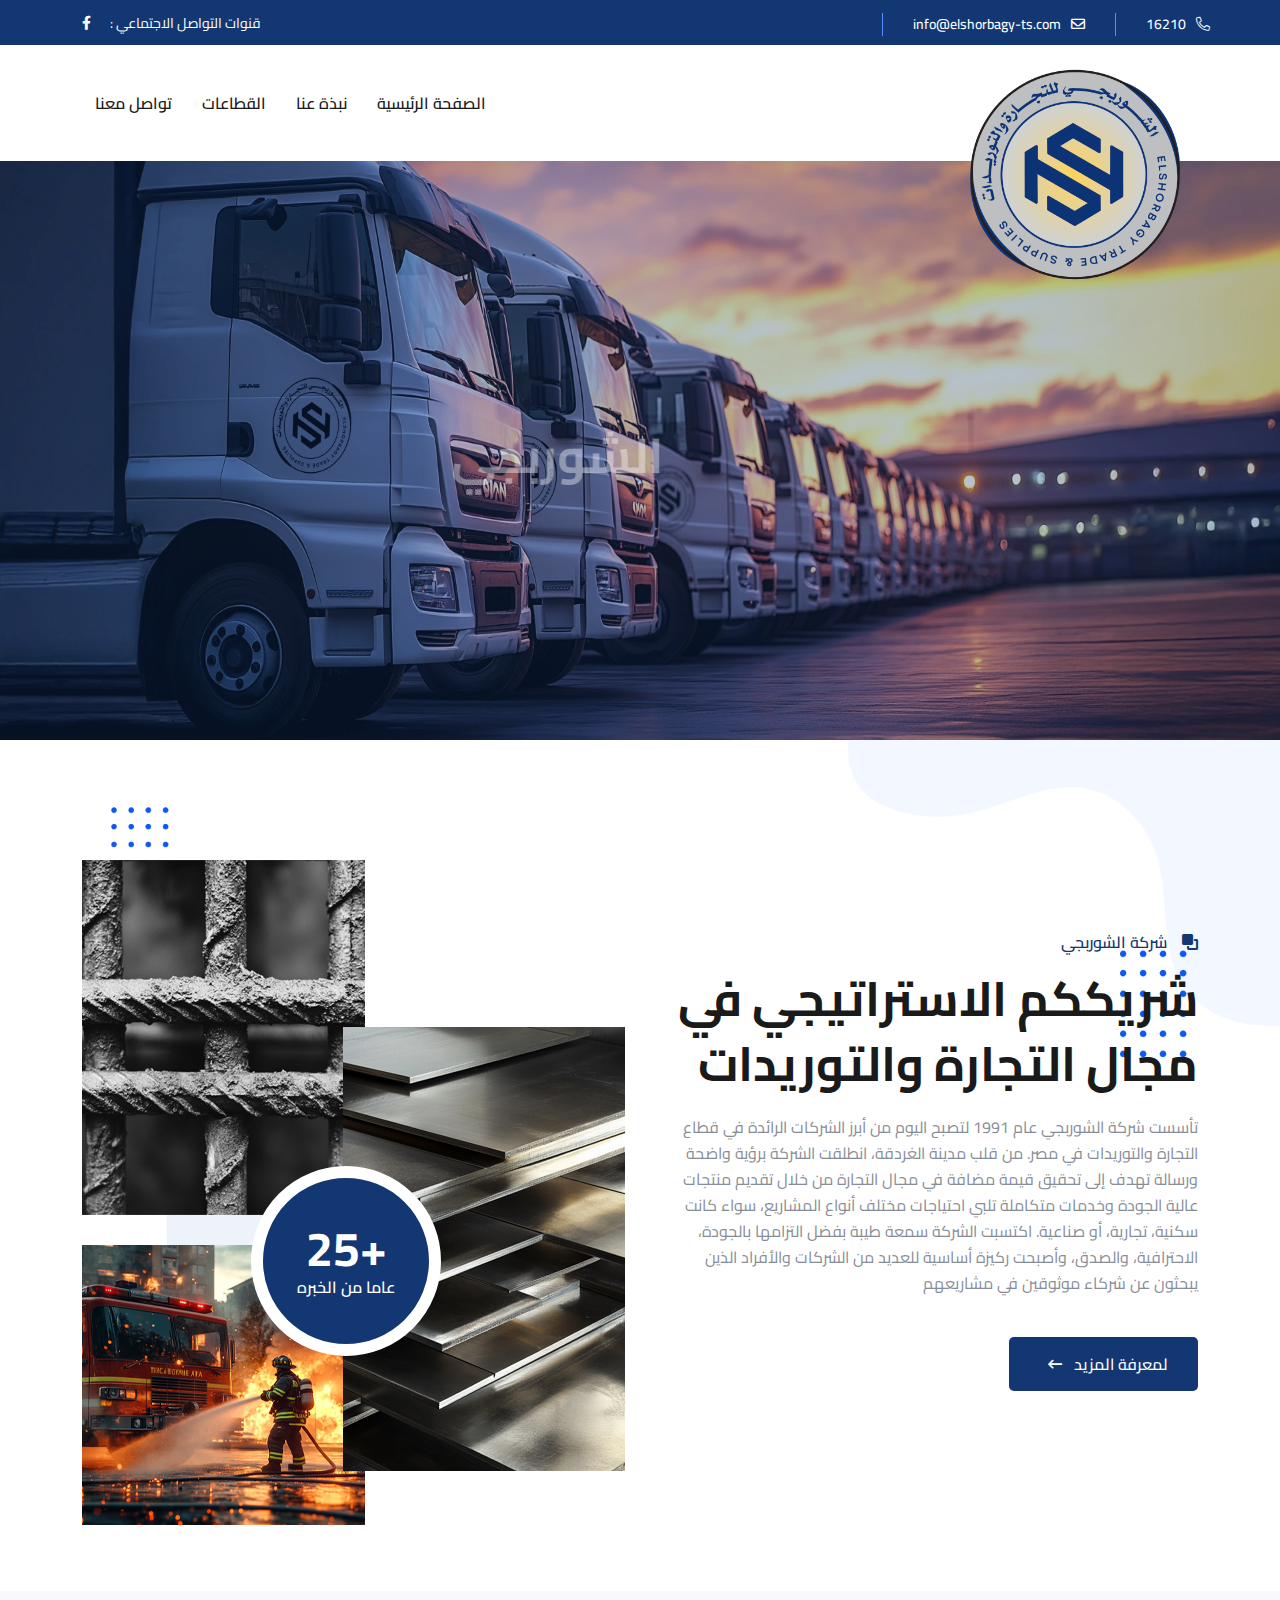
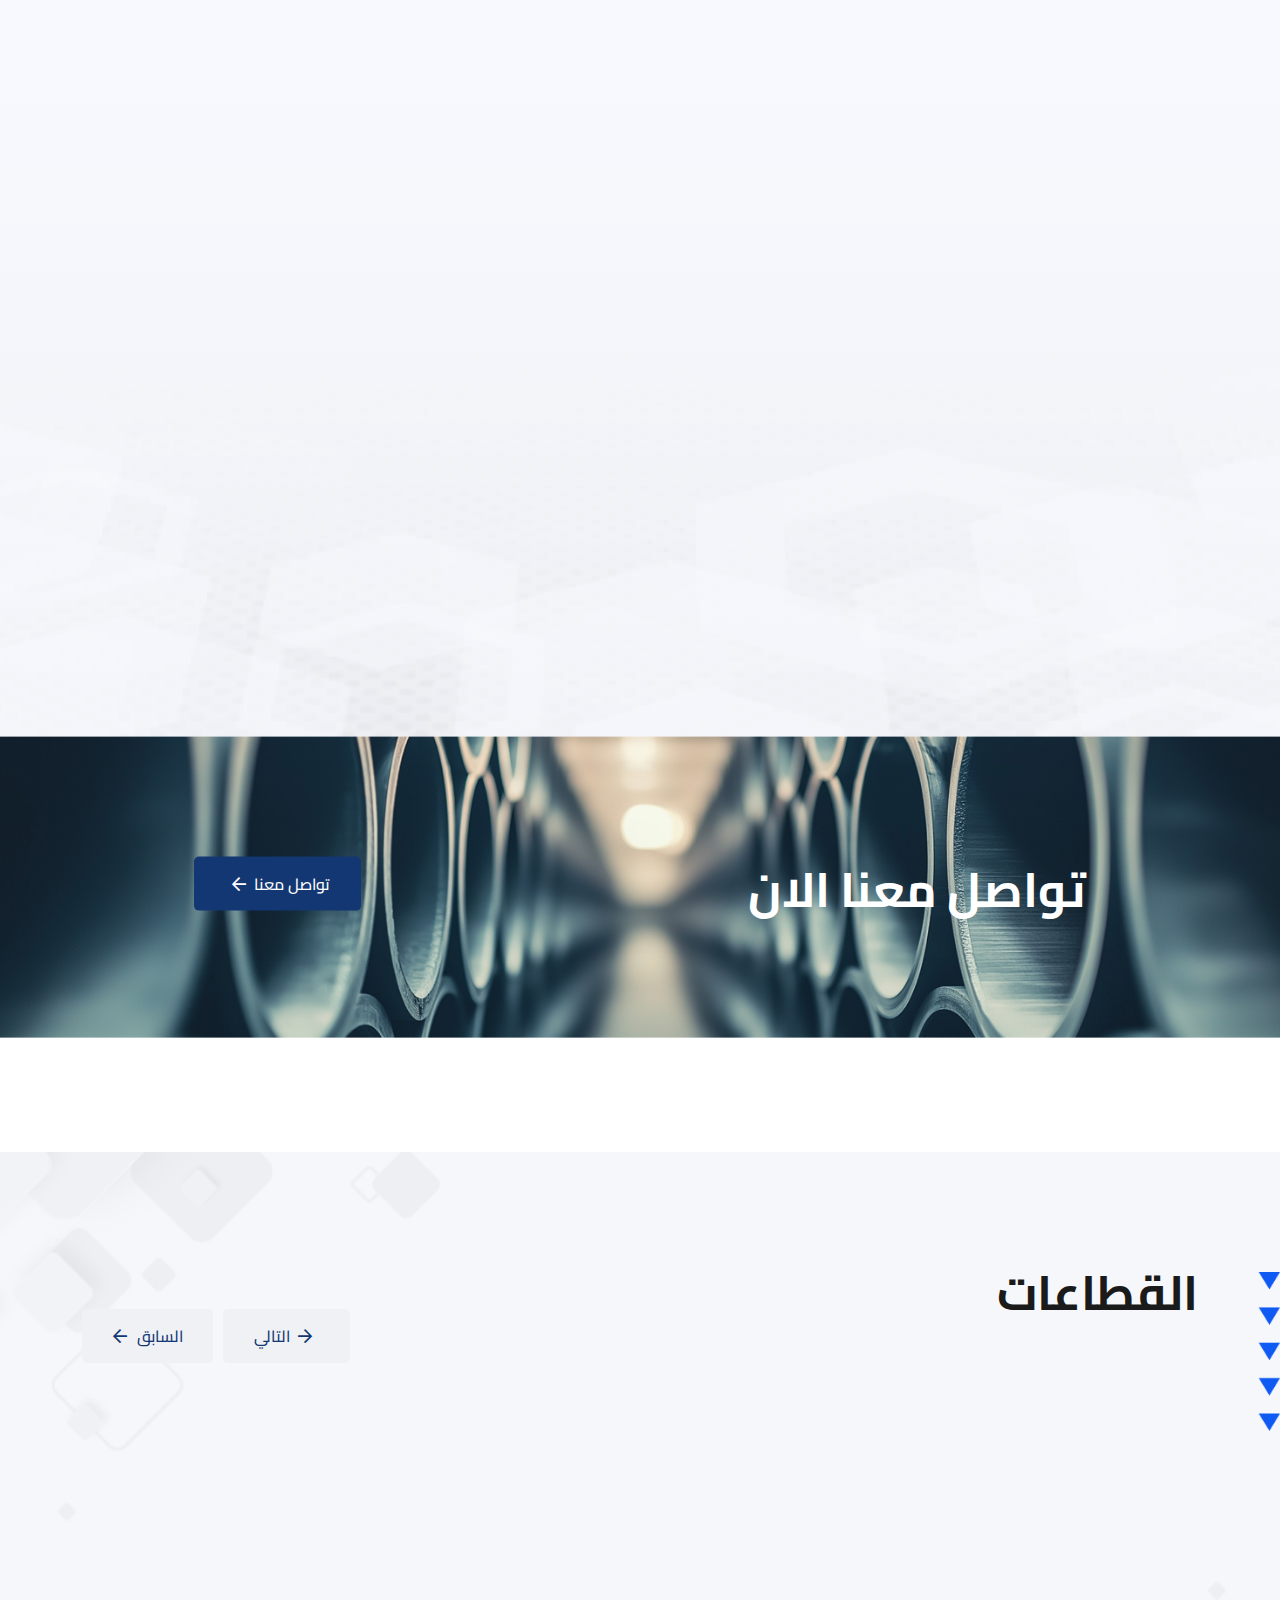
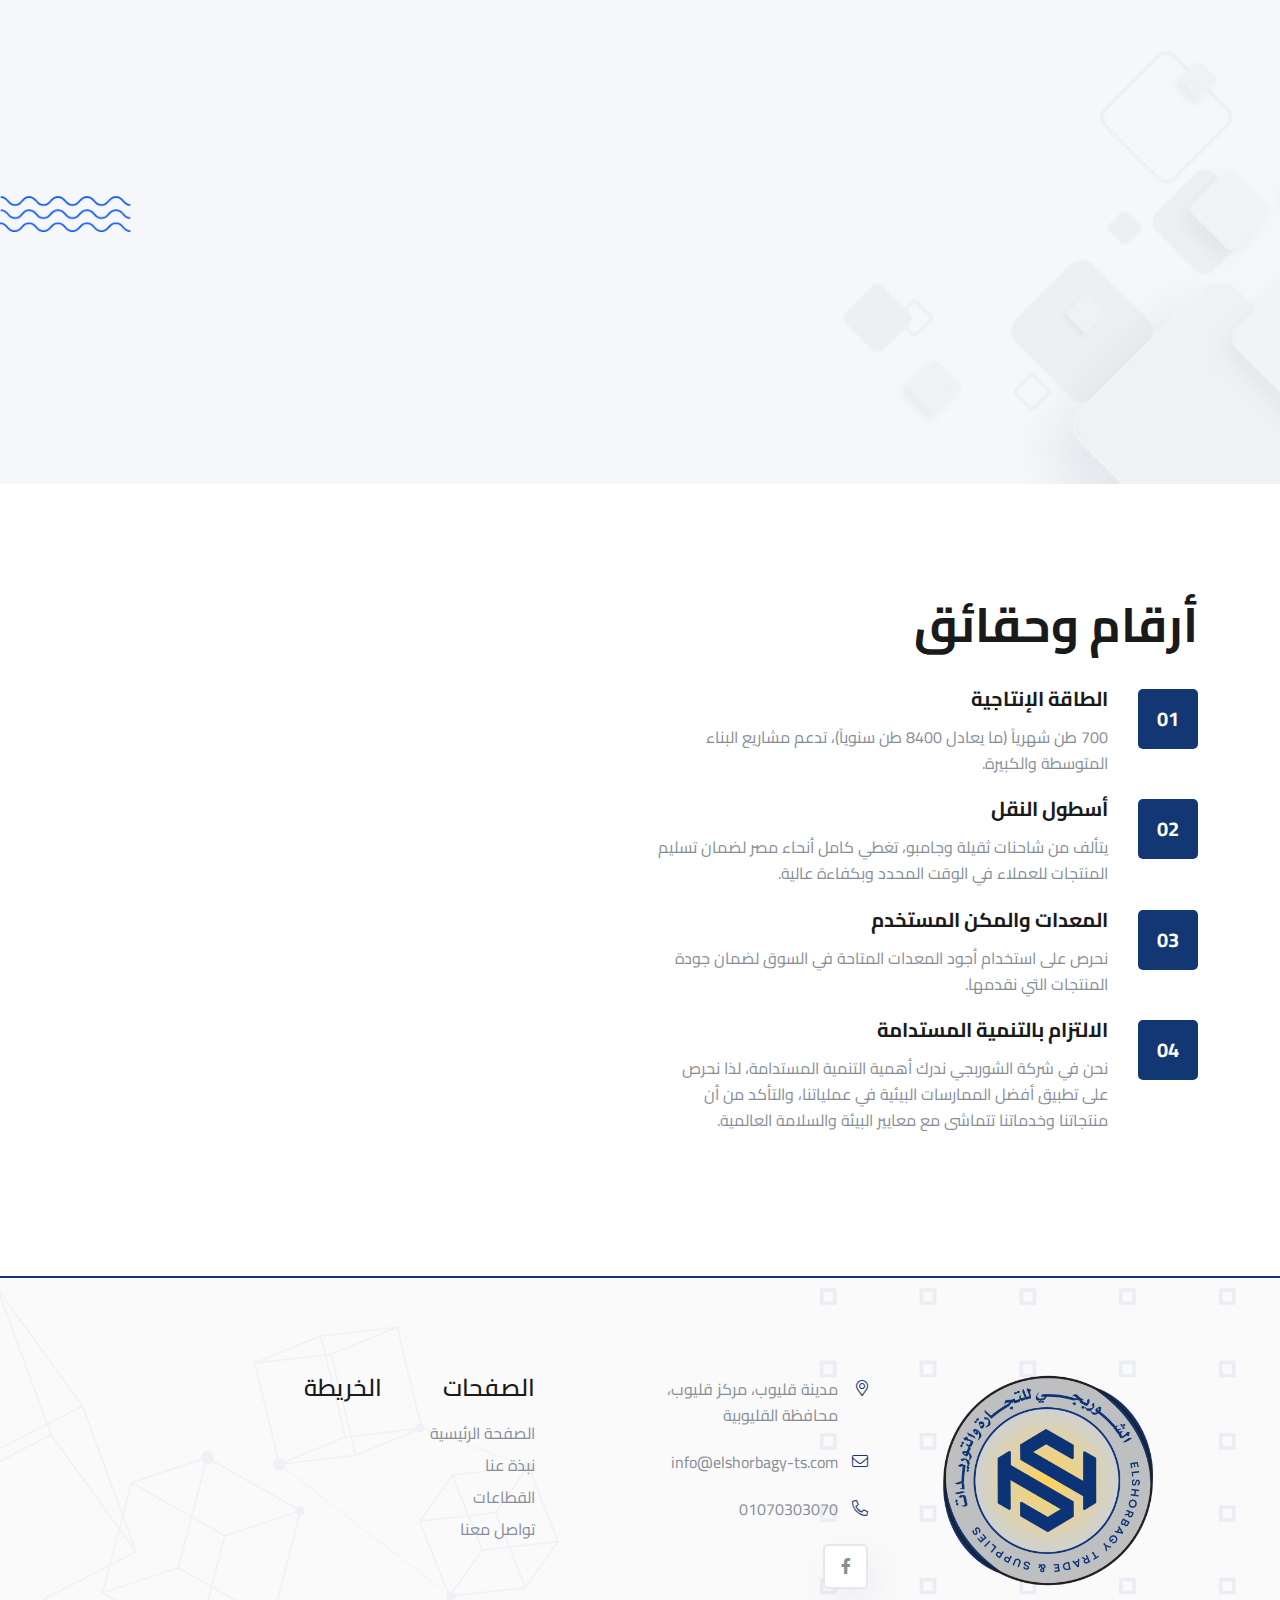
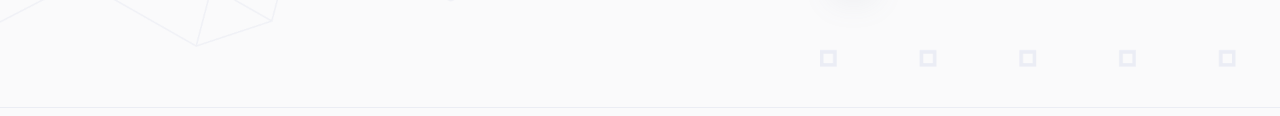
==== commit 1da897cf: "." ====
--- a/index.html
+++ b/index.html
@@ -263,14 +263,14 @@
                     <div class="img-box11">
                         <div class="img-1">
                             <div class="img-1">
-                                <img src="assets/img/about/ab-98-1.jpg" alt="About image">
+                                <img src="assets/img/Home/about2.jpg" alt="About image">
                             </div>
                             <div class="img-2">
-                                <img src="assets/img/about/ab-98-2.jpg" alt="About image">
+                                <img src="assets/img/Home/about3.jpg" alt="About image">
                             </div>
                         </div>
                         <div class="img-3 d-none d-lg-block">
-                            <img src="assets/img/about/ab-98-3.jpg" alt="About image">
+                            <img src="assets/img/Home/about1.jpg" alt="About image">
                         </div>
                         <div class="d-lg-block">
                             <div class="media-body">
@@ -361,6 +361,23 @@
         </div>
     </section>
 
+  <!--==============================
+    CTA Area
+    ==============================-->
+    <section class="z-index-common cta-style2 mt-4">
+        <div class="vs-container2 space" data-bg-src="assets/img/Home/cta.jpg">
+            <div class="row flex-row-reverse text-center text-lg-start align-items-center justify-content-around">
+                <div class="col-lg-auto">
+                    <!-- <span class="sec-subtitle text-white">We are here to answer your questions 24/7</span> -->
+                    <h2 class="h1 sec-title cta-title1">تواصل معنا الان</h2>
+                </div>
+                <div class="col-lg-auto rtl">
+                    <a href="contact.html" class="vs-btn">تواصل معنا<i class="far fa-arrow-left"></i></a>
+                </div>
+            </div>
+        </div>
+    </section>
+    <!--==============================
     <!--==============================
     Service Area
     ==============================-->
@@ -552,8 +569,8 @@
             <div class="row">
                 <div class="col-lg-6 mb-30  wow fadeInUp" data-wow-delay="0.2s">
                     <div class="img-box4">
-                        <div class="img-1"><img src="assets/img/about/ab-3-1.jpg" alt="about image"></div>
-                        <div class="img-2"><img src="assets/img/about/ab-3-2.jpg" alt="about image"></div>
+                        <div class="img-1"><img src="assets/img/Home/facts1.jpg" alt="facts image"></div>
+                        <div class="img-2"><img src="assets/img/Home/facts2.jpg" alt="facts image"></div>
                     </div>
                 </div>
                 <div class="col-lg-6 mb-30 pt-10 pt-lg-0 text-center text-md-start ">
@@ -1490,10 +1507,8 @@
                                         <p class="info"><i class="fal fa-phone-alt"></i><a href="tel:+201070303070">01070303070</a></p>
                                     </div>
                                     <div class="footer-social style2">
-                                        <a href="#"><i class="fab fa-facebook-f"></i></a>
-                                        <a href="#"><i class="fab fa-twitter"></i></a>
-                                        <a href="#"><i class="fab fa-instagram"></i></a>
-                                        <a href="#"><i class="fab fa-behance"></i></a>
+                                        <a href="https://www.facebook.com/share/1EnCZpuJkJ/"><i class="fab fa-facebook-f"></i></a>
+
                                     </div>
                                 </div>
                             </div>
@@ -1505,9 +1520,10 @@
                             <h3 class="widget_title ar">الصفحات</h3>
                             <div class="menu-all-pages-container">
                                 <ul class="menu rtl">
-                                    <li><a href="#">نبذة عنا</a></li>
-                                    <li><a href="#">القطاعات</a></li>
-                                    <li><a href="#">تواصل معنا</a></li>
+                                    <li><a href="index.html">الصفحة الرئيسية</a></li>
+                                    <li><a href="about.html">نبذة عنا</a></li>
+                                    <li><a href="sectors.html">القطاعات</a></li>
+                                    <li><a href="contact.html">تواصل معنا</a></li>
                                 </ul>
                             </div>
                         </div>
--- a/assets/css/style.css
+++ b/assets/css/style.css
@@ -3831,7 +3831,7 @@
 @media(min-width:992px){
   .header-layout3 .header-logo{
     position: absolute;
-    top:-50px;
+    top:-25px;
     right:0;
     max-width:300px;
   }
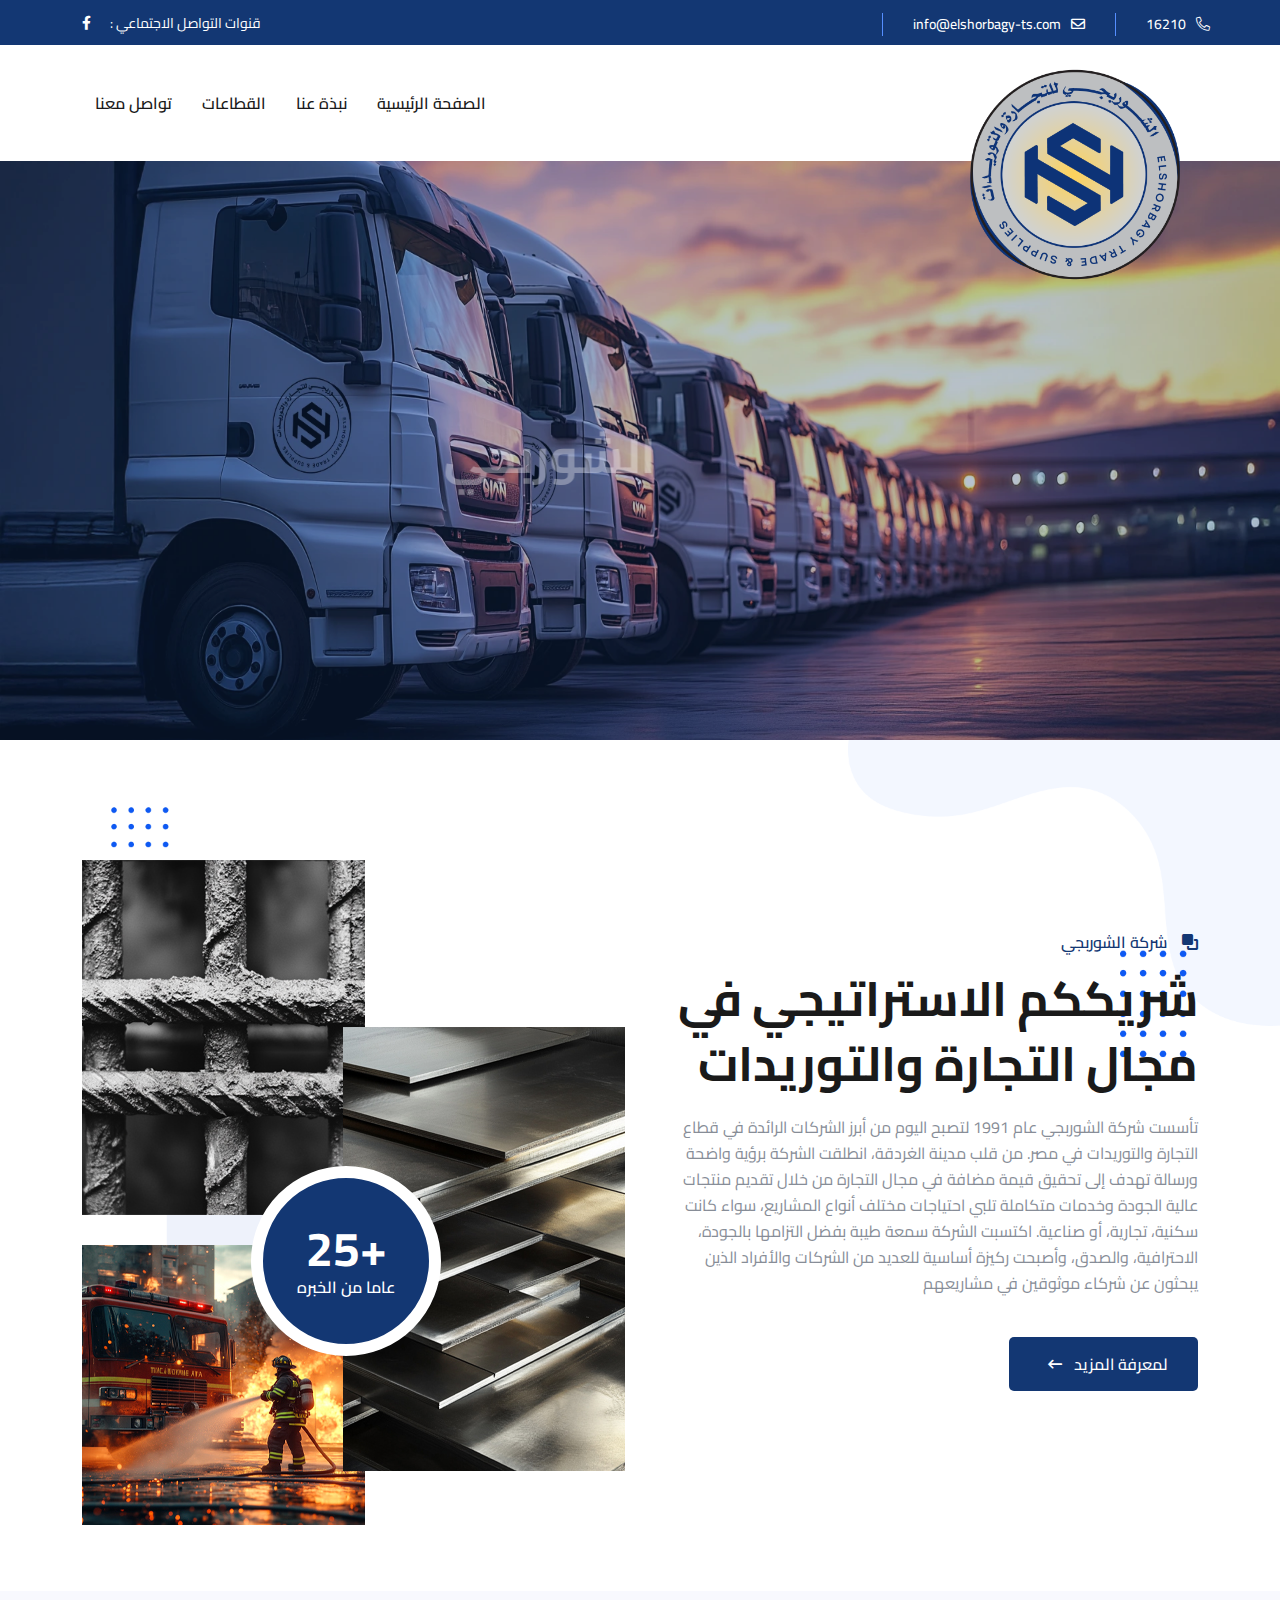
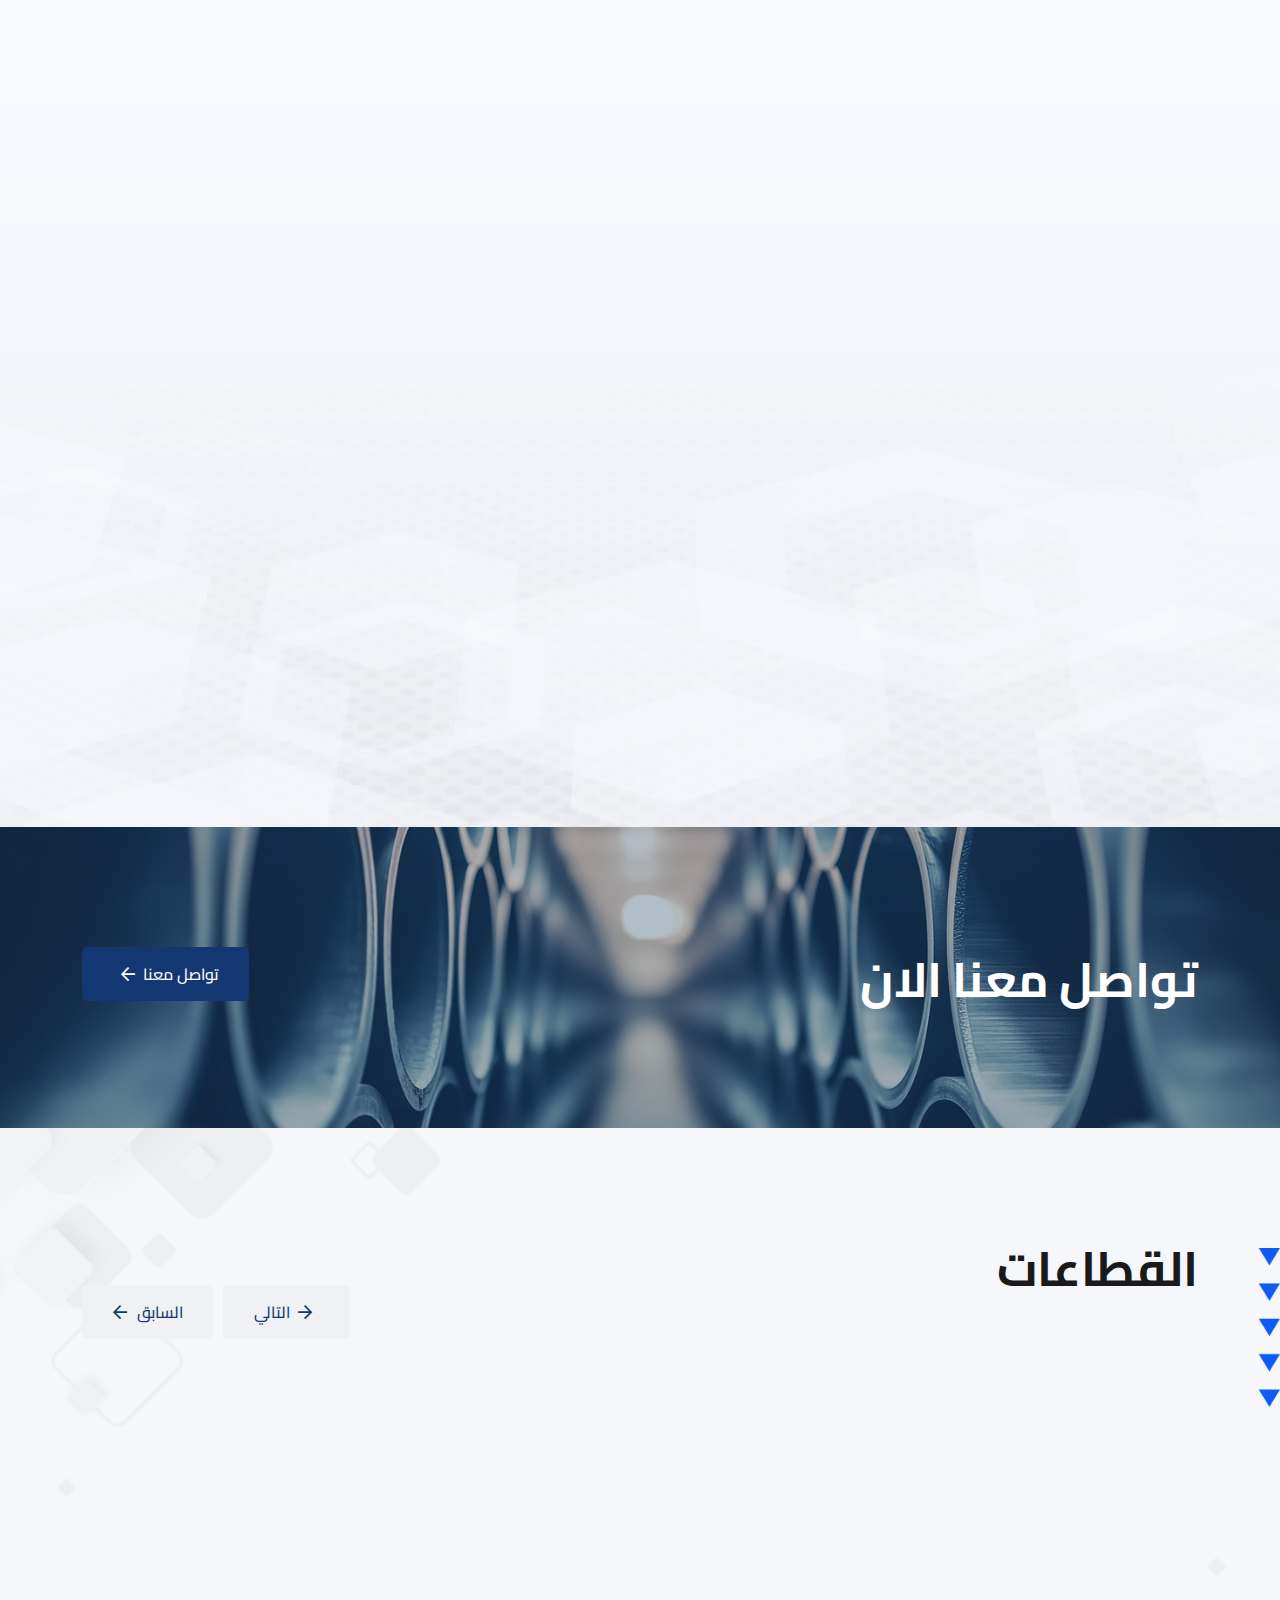
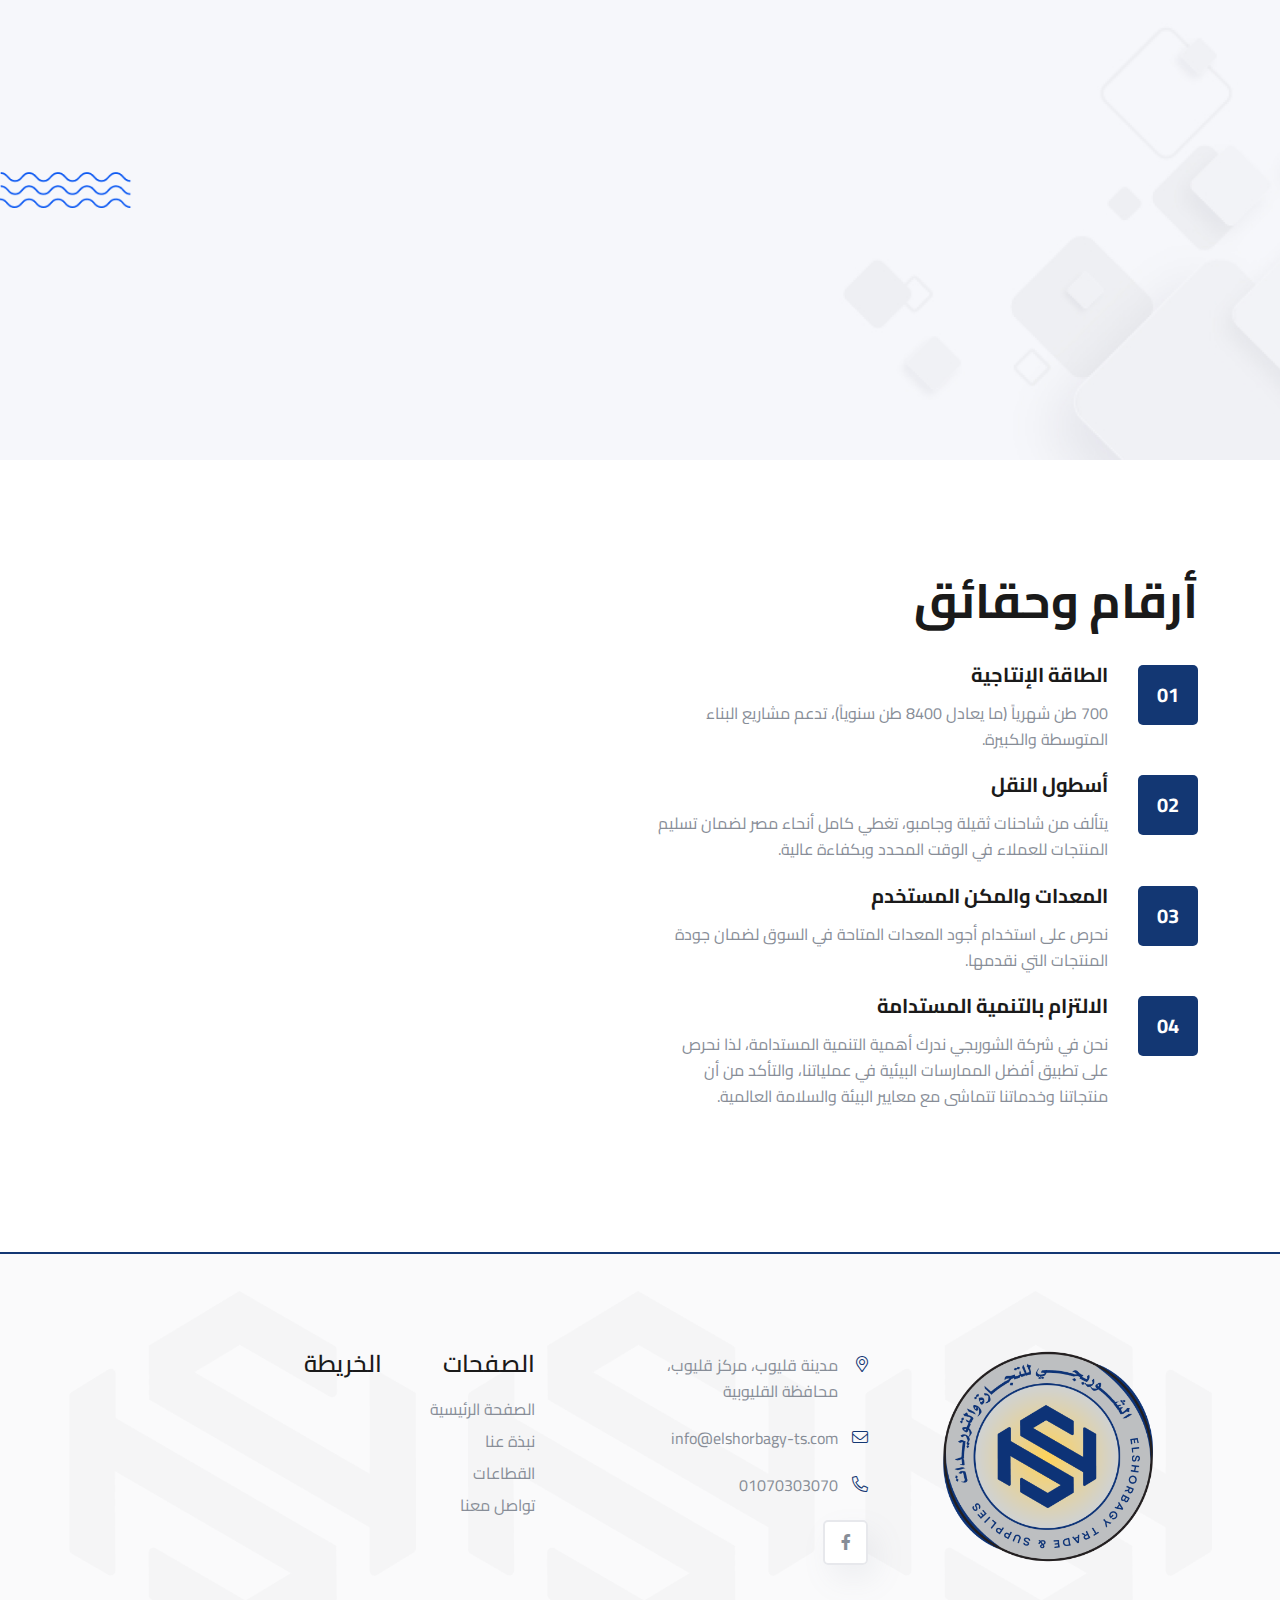
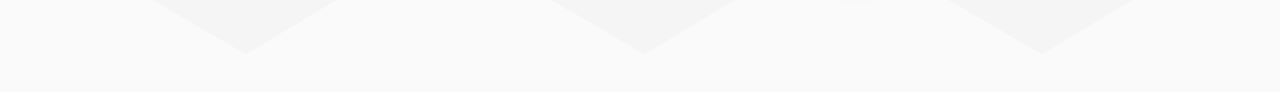
==== commit 712d7009: "." ====
--- a/index.html
+++ b/index.html
@@ -177,7 +177,6 @@
             data-navprevnext="true">
             <div class="ls-slide" data-ls="duration:12000; transition2d:5; kenburnszoom:in; kenburnsscale:1.1;">
                 <img width="1920" height="980" src="assets/img/hero/Home.webp" class="ls-bg" alt="slider-bg" />
-                <div class="overlay"></div>
 
                 <p style="font-size:20px; text-align:center; font-style:normal; text-decoration:none; text-transform:none; font-weight:600; letter-spacing:0px; background-position:0% 0%; background-repeat:no-repeat; font-family:Cairo; color:#ffffff; top:315px; left:50%; width:1000px;"
                     class="ls-l ls-hide-tablet ls-hide-phone ls-text-layer"
@@ -364,11 +363,10 @@
   <!--==============================
     CTA Area
     ==============================-->
-    <section class="z-index-common cta-style2 mt-4">
-        <div class="vs-container2 space" data-bg-src="assets/img/Home/cta.jpg">
-            <div class="row flex-row-reverse text-center text-lg-start align-items-center justify-content-around">
+    <section class="z-index-common space overlay-layer" data-bg-src="assets/img/Home/cta.jpg">
+        <div class="container">
+            <div class="row flex-row-reverse text-center text-lg-start align-items-center justify-content-between">
                 <div class="col-lg-auto">
-                    <!-- <span class="sec-subtitle text-white">We are here to answer your questions 24/7</span> -->
                     <h2 class="h1 sec-title cta-title1">تواصل معنا الان</h2>
                 </div>
                 <div class="col-lg-auto rtl">
@@ -377,7 +375,6 @@
             </div>
         </div>
     </section>
-    <!--==============================
     <!--==============================
     Service Area
     ==============================-->
@@ -1487,7 +1484,7 @@
     <!--==============================
 	Footer Area
 	==============================-->
-    <footer class="footer-wrapper footer-layout5" data-bg-src="assets/img/bg/footer-5-1.png">
+    <footer class="footer-wrapper footer-layout5" data-bg-src="assets/img/footer/Footer.png">
         <div class="widget-area">
             <div class="container">
                 <div class="row flex-row-reverse justify-content-between">
--- a/assets/css/style.css
+++ b/assets/css/style.css
@@ -99,6 +99,32 @@
 .ar{
   text-align: right;
 }
+
+.overlay-layer::before{
+  content: "";
+  display: block;
+  position: absolute;
+  inset: 0;
+  width: 100%;
+  height: 100%;
+  background: rgb(19 55 115 / 30%);
+  z-index: 100;
+}
+.ls-slide-backgrounds::before{
+  content: "";
+  display: block;
+  position: absolute;
+  inset: 0;
+  width: 100%;
+  height: 100%;
+  background: rgb(19 55 115 / 30%);
+  z-index: 100;
+}
+.overlay-layer *{
+
+  z-index: 101;
+}
+
 .home-five,
 .home-four {
   --theme-color: #0037ff;
@@ -6087,16 +6113,8 @@
   gap: 20px;
   min-width: max-content;
 }
-.ls-slide-backgrounds::before{
-  content: "";
-  display: block;
-  position: absolute;
-  inset: 0;
-  width: 100%;
-  height: 100%;
-  background: rgb(19 55 115 / 30%);
-  z-index: 100;
-}
+
+
 .ls-arrow-vertical .icon-btn, .ls-arrow-vertical .hero-layout4 .slick-arrow, .hero-layout4 .ls-arrow-vertical .slick-arrow {
   display: block;
   margin-bottom: 20px;
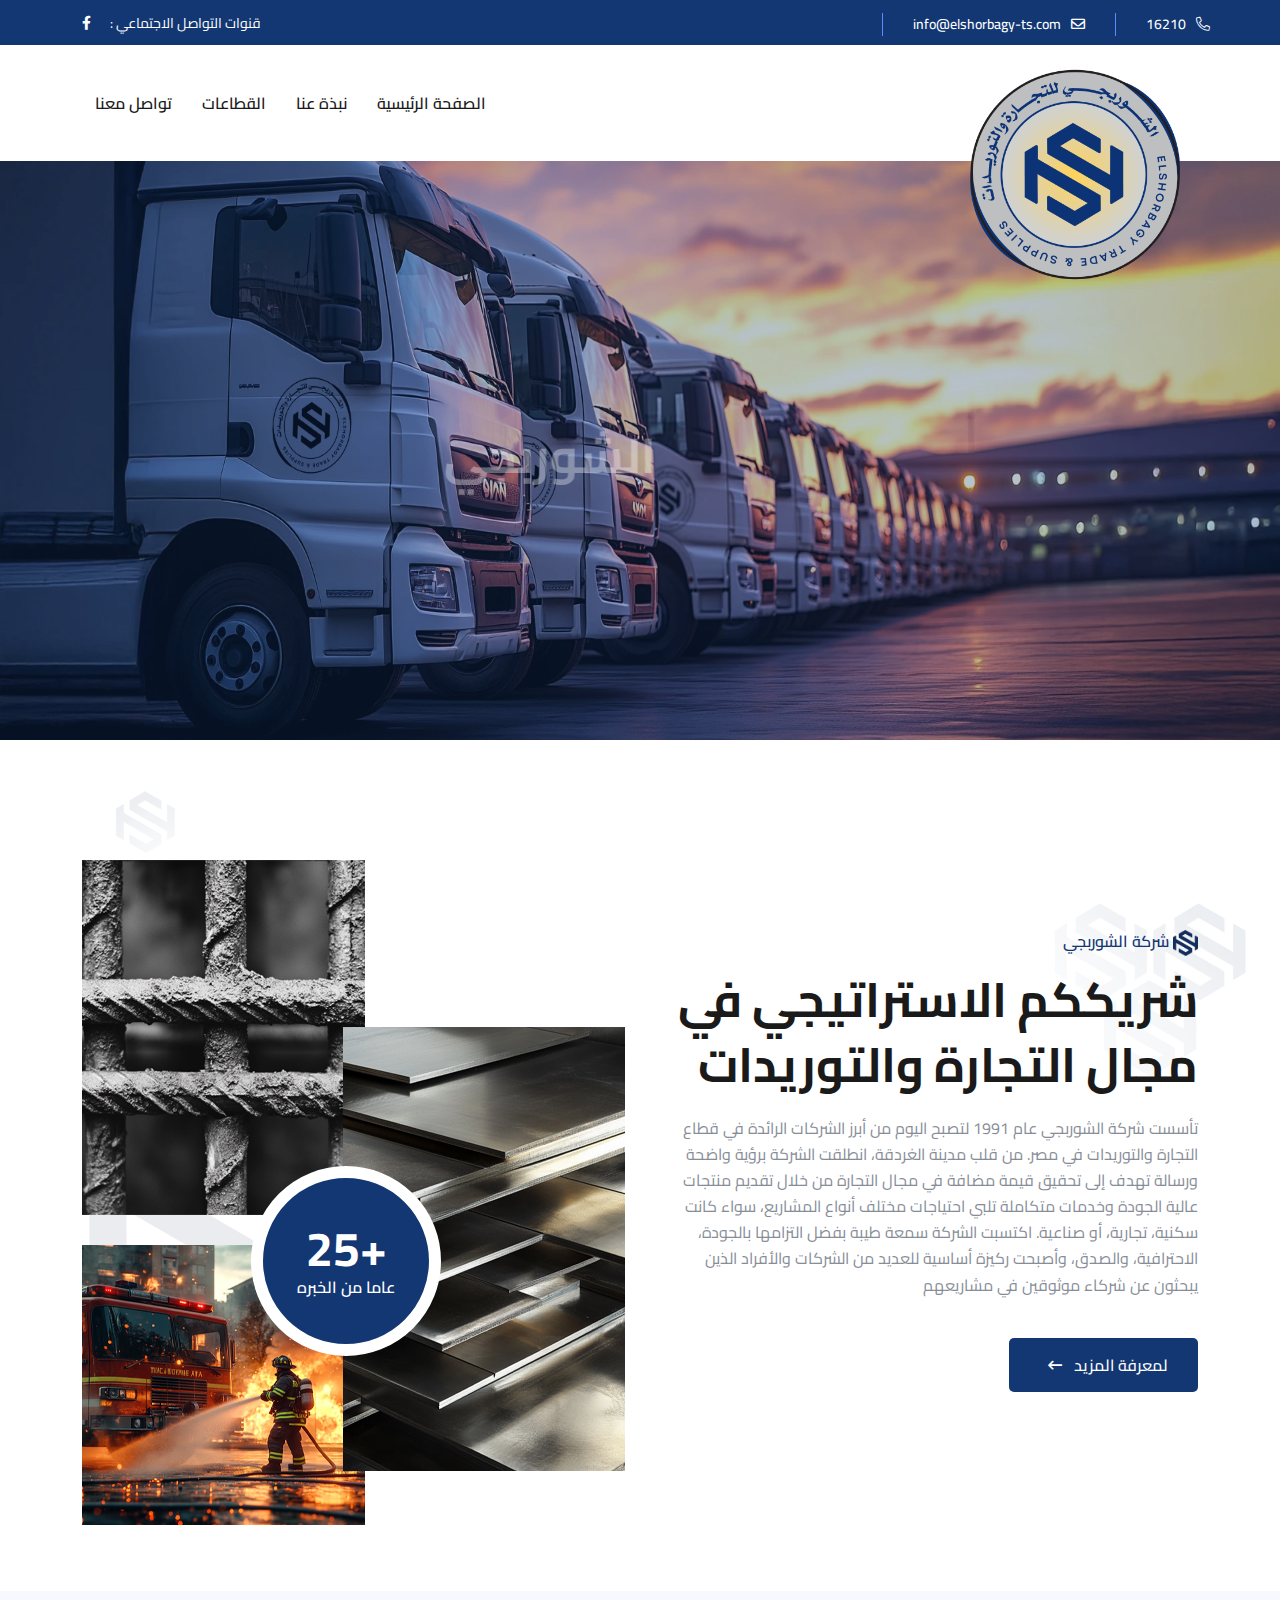
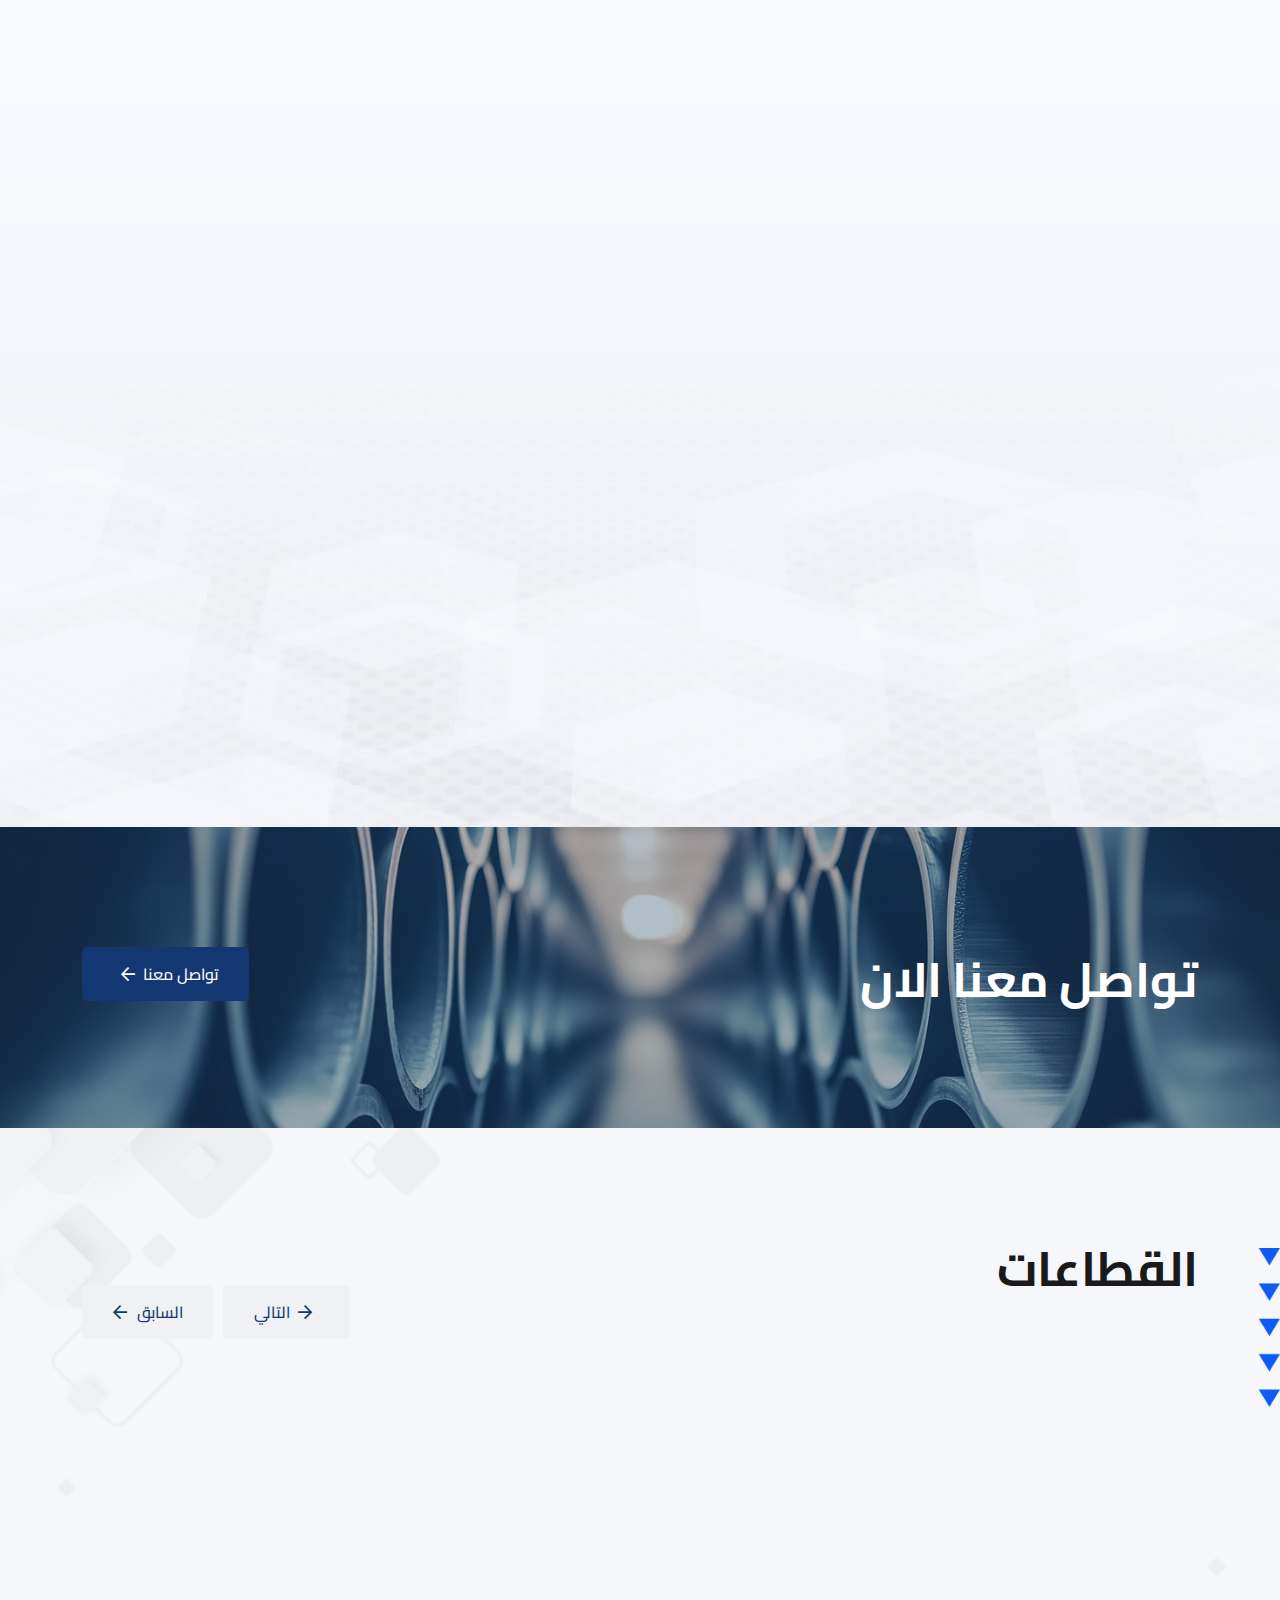
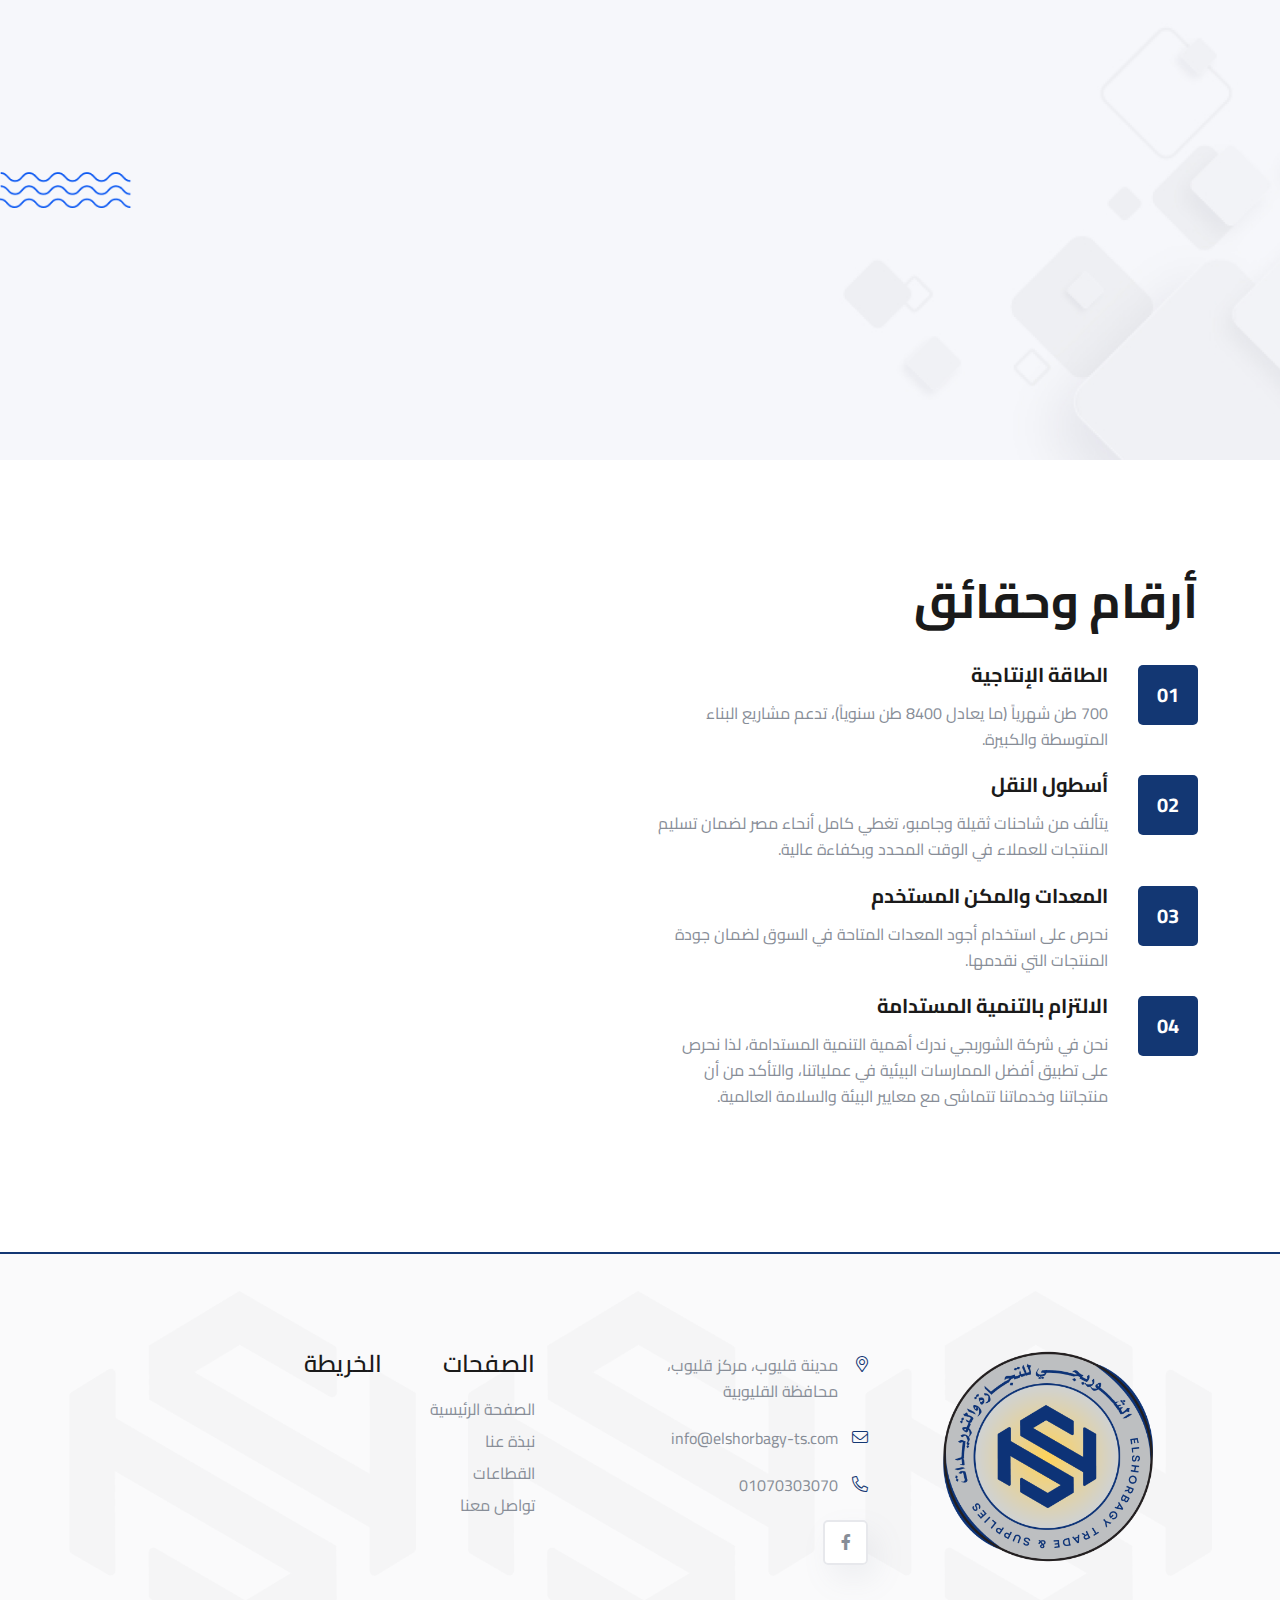
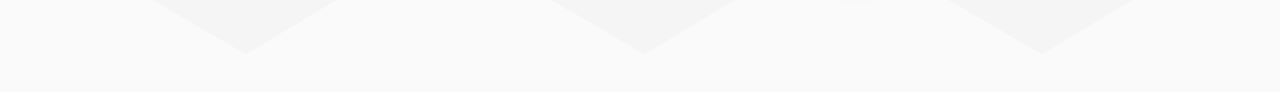
==== commit 6eaf63de: "." ====
--- a/index.html
+++ b/index.html
@@ -254,7 +254,7 @@
     ==============================-->
     <section class="position-relative about-style1 space-top space-bottom bg-white">
         <span class="about-shape4 ani-moving-y d-none d-xl-block">
-            <img src="assets/img/about/about-bg-shep.png" alt="">
+            <img src="assets/img/Home/about-pattern.png" alt="">
         </span>
         <div class="container z-index-common">
             <div class="row g-lg-5 gx-60">
@@ -282,7 +282,7 @@
                     </div>
                 </div>
                 <div class="col-lg-6 col-xl-6 align-self-center wow fadeInUp" data-wow-delay="0.3s">
-                    <span class="sec-subtitle ar rtl"><i class="fas fa-bring-forward"></i>شركة الشوربجي</span>
+                    <span class="sec-subtitle ar rtl"><img src="assets/img/Home/about-icon.png" class="ms-1" width="25" height="25" alt="About Icon" />شركة الشوربجي</span>
                     <h2 class="sec-title h1 ar">شريككم الاستراتيجي في مجال التجارة والتوريدات</h2>
                     <p class="mb-4 mt-1 pb-3 ar">تأسست شركة الشوربجي عام 1991 لتصبح اليوم من أبرز الشركات الرائدة في قطاع التجارة والتوريدات في مصر. من قلب مدينة الغردقة، انطلقت الشركة برؤية واضحة ورسالة تهدف إلى تحقيق قيمة مضافة في مجال التجارة من خلال تقديم منتجات عالية الجودة وخدمات متكاملة تلبي احتياجات مختلف أنواع المشاريع، سواء كانت سكنية، تجارية، أو صناعية. اكتسبت الشركة سمعة طيبة بفضل التزامها بالجودة، الاحترافية، والصدق، وأصبحت ركيزة أساسية للعديد من الشركات والأفراد الذين يبحثون عن شركاء موثوقين في مشاريعهم</p>
                     
--- a/assets/css/style.css
+++ b/assets/css/style.css
@@ -7461,6 +7461,8 @@
   margin: -178px 0 0 auto;
   width: fit-content;
   max-width: 100%;
+  position: relative;
+  z-index: -1;
 }
 
 .img-box5 {
@@ -9932,6 +9934,9 @@
   width: auto;
   height: auto;
   background-image: none;
+  margin-left:unset;
+  margin-right: auto;
+  transform: scale(-1);
 }
 .accordion-style1 .accordion-button:hover {
   color: var(--theme-color);
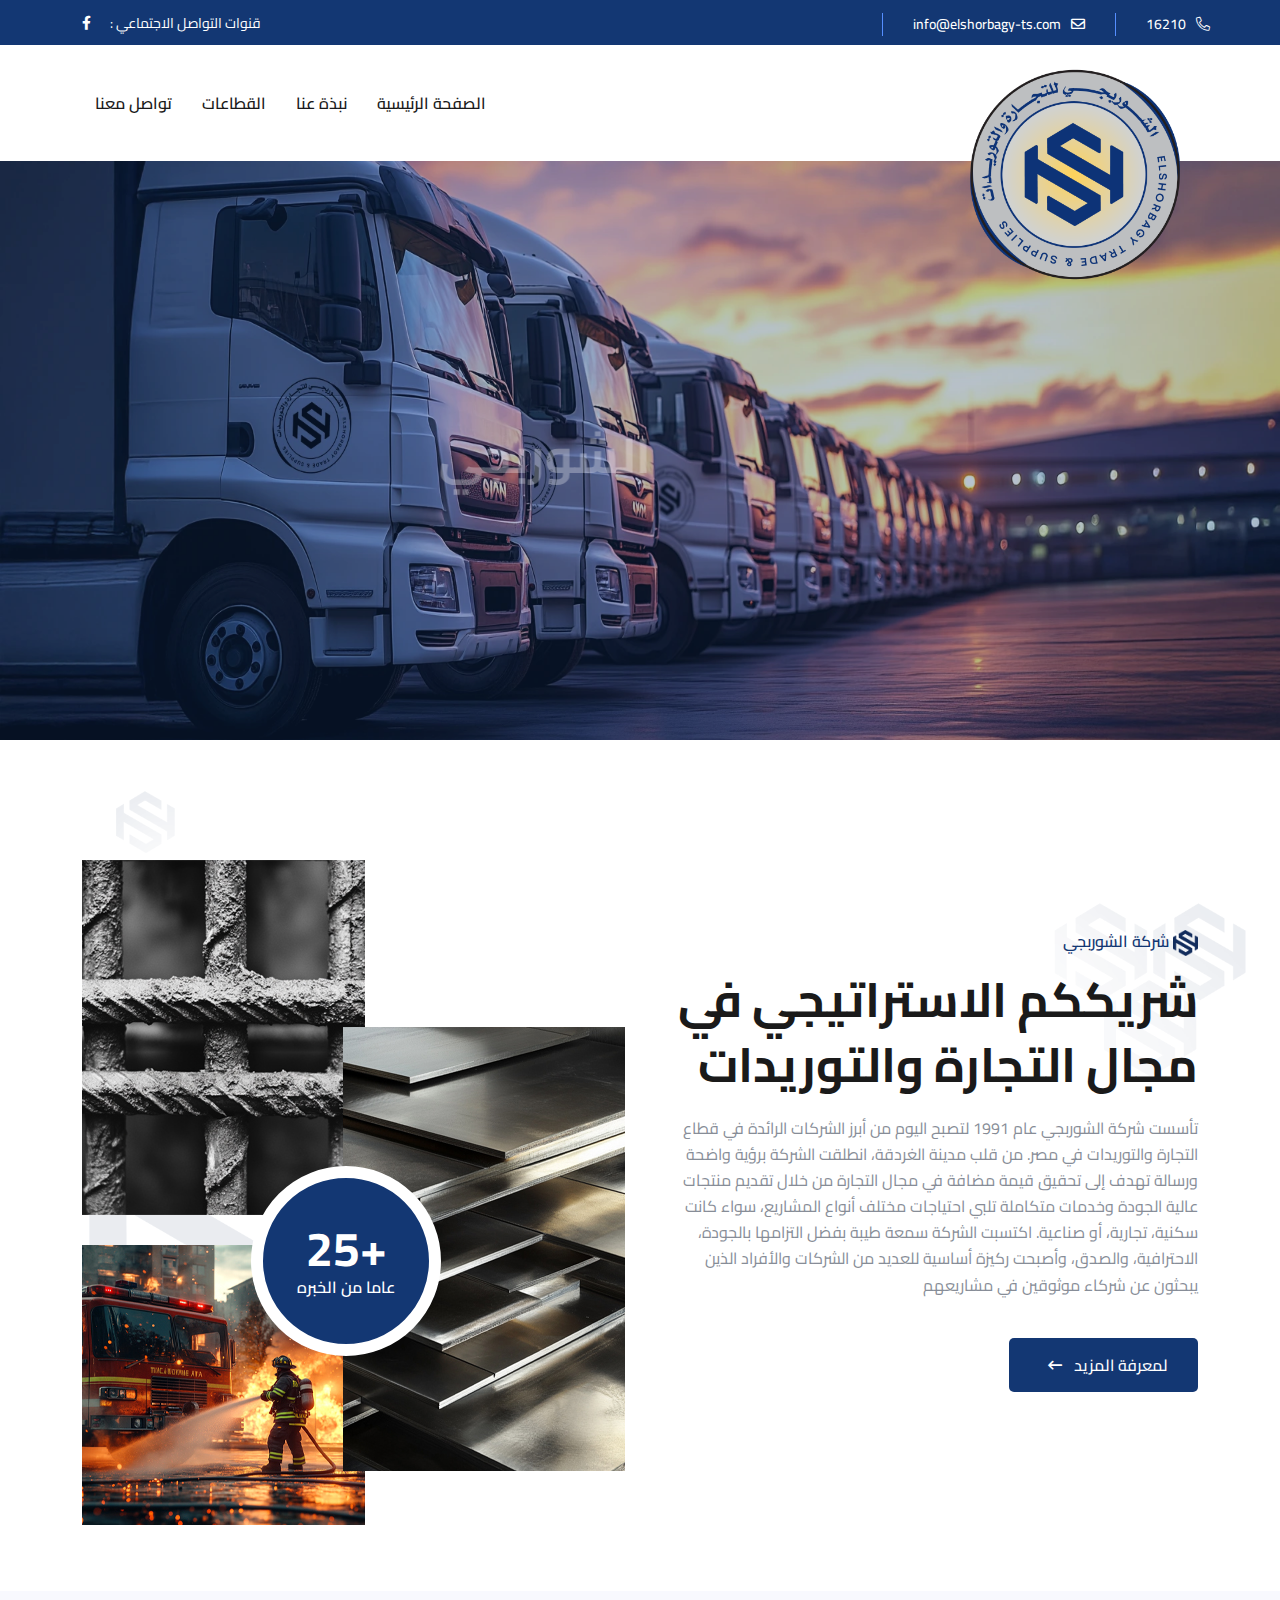
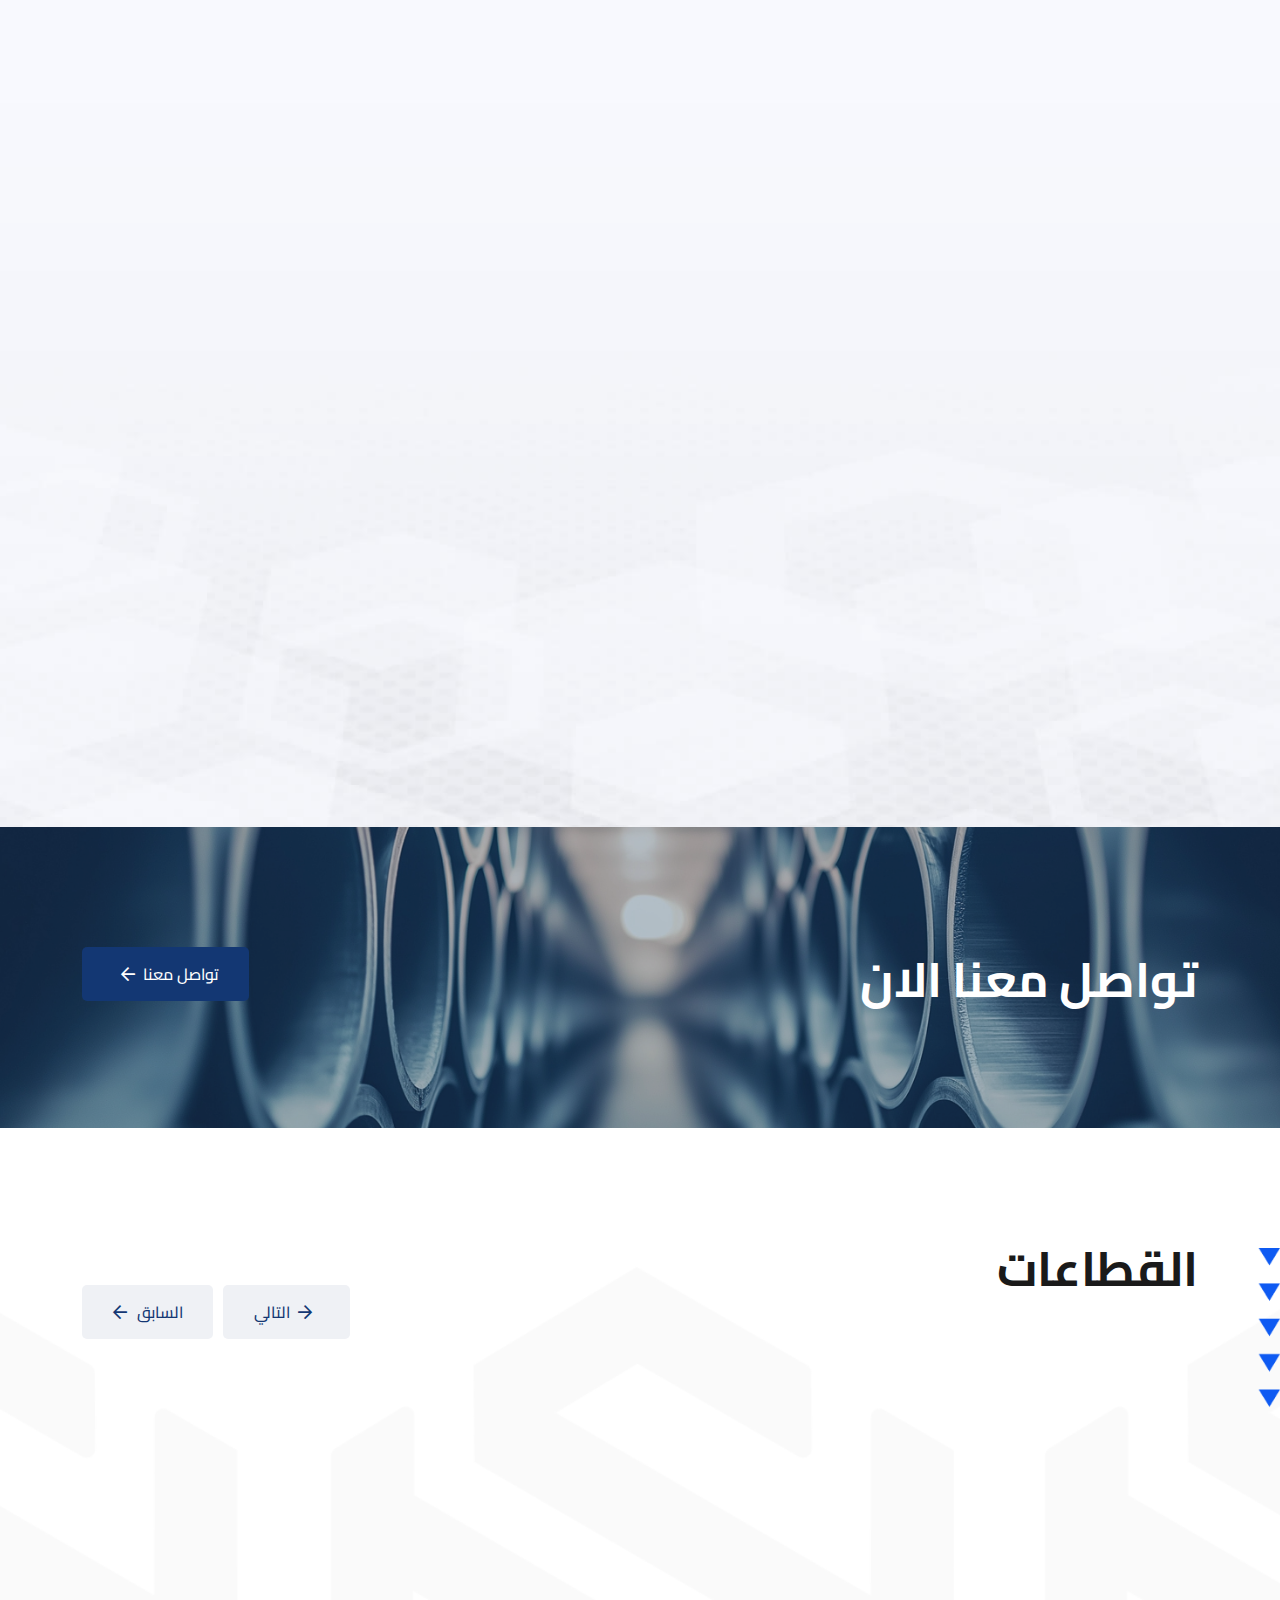
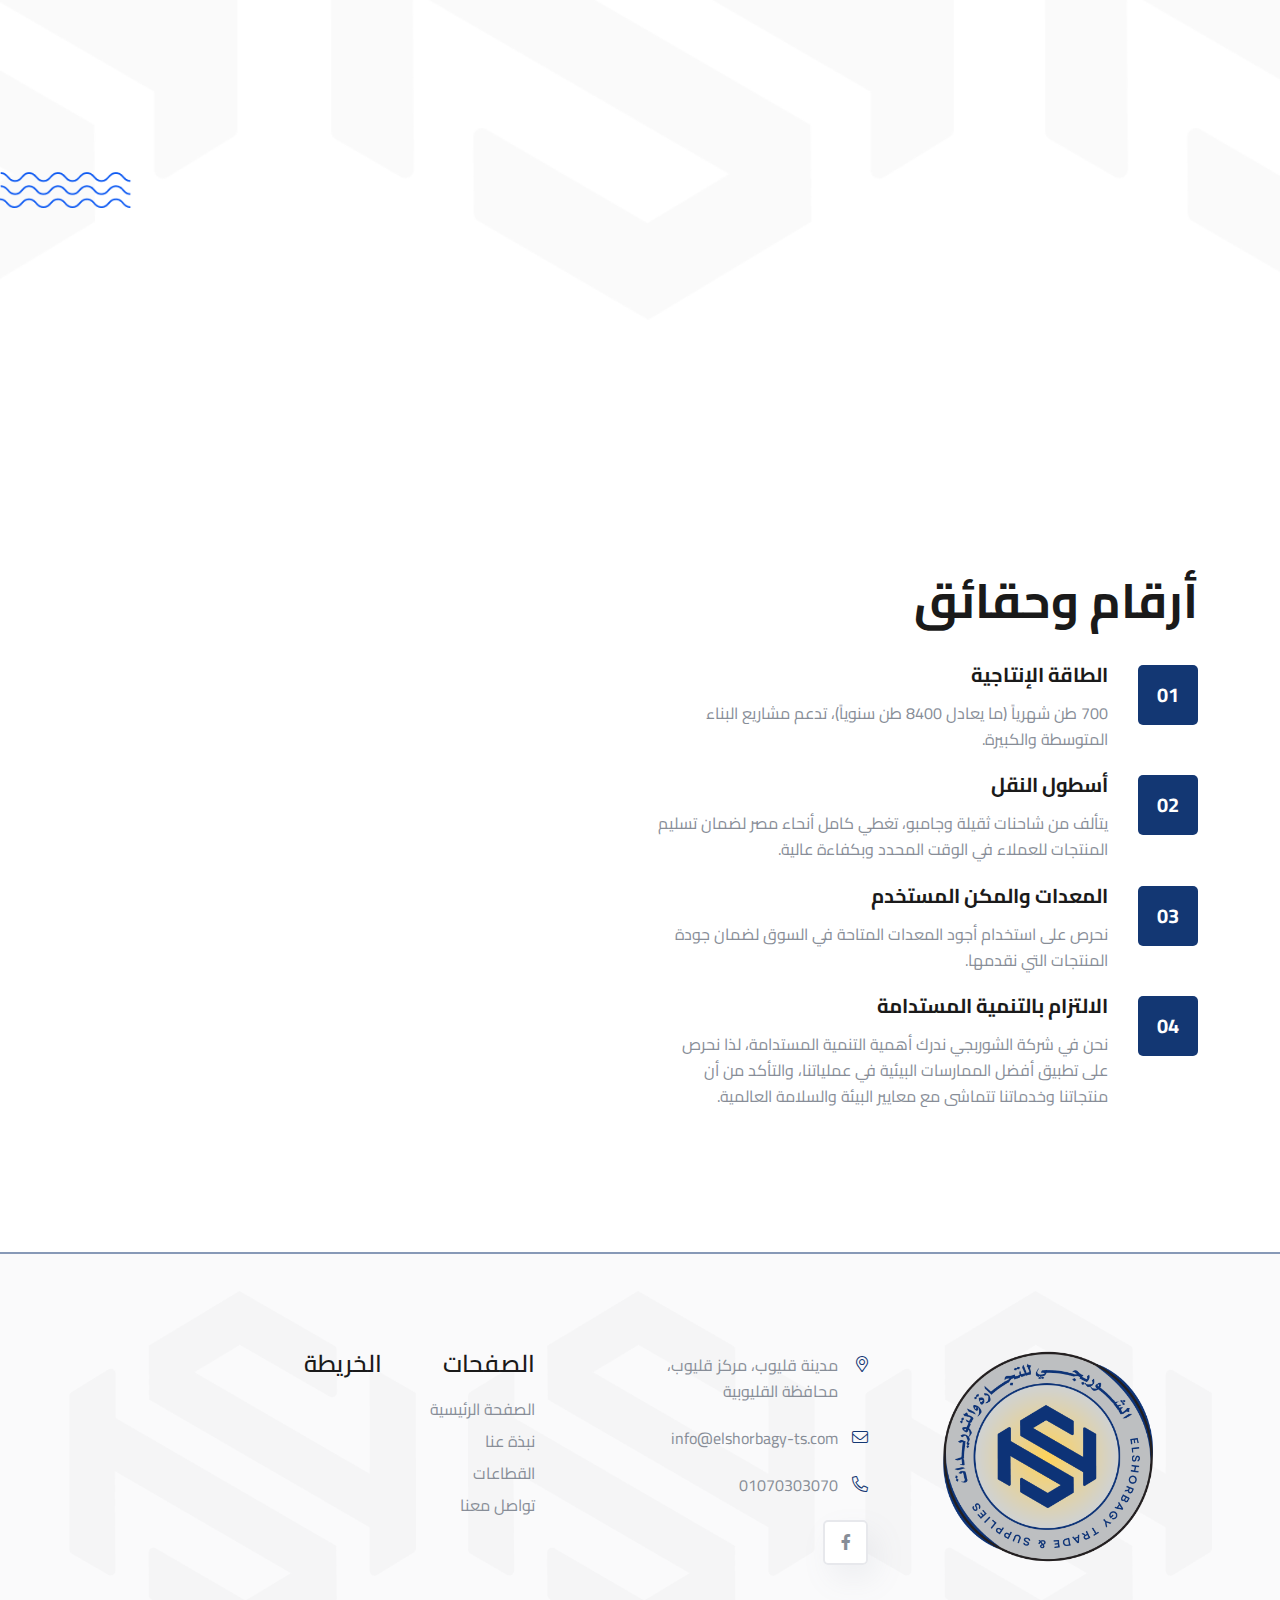
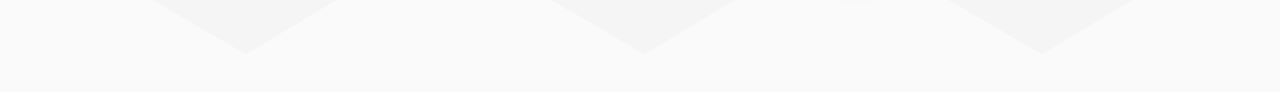
==== commit 6a1f4db6: "." ====
--- a/index.html
+++ b/index.html
@@ -310,7 +310,7 @@
             <div class="row flex-row-reverse justify-content-between">
                 <div class="col-sm-6 col-lg-2 process-style1">
                     <div class="process-icon">
-                        <img src="assets/img/icon/process-1-4.png" alt="icon">
+                        <img src="assets/img/Home/about-icon.png" width="55px" height="55px" alt="icon" />
                         <span class="process-number">01</span>
                     </div>
                     <h3 class="process-title h5">1995</h3>
@@ -319,7 +319,7 @@
                 <div class="col-sm-6 col-lg-2 process-style1">
                     <div class="process-arrow"><img src="assets/img/icon/process-arrow-1-1.png" alt="arrow"></div>
                     <div class="process-icon">
-                        <img src="assets/img/icon/process-1-1.png" alt="icon">
+                        <img src="assets/img/Home/about-icon.png" width="55px" height="55px" alt="icon" />
                         <span class="process-number">02</span>
                     </div>
                     <h3 class="process-title h5">1997</h3>
@@ -328,7 +328,7 @@
                 <div class="col-sm-6 col-lg-2 process-style1">
                     <div class="process-arrow"><img src="assets/img/icon/process-arrow-1-1.png" alt="arrow"></div>
                     <div class="process-icon">
-                        <img src="assets/img/icon/process-1-2.png" alt="icon">
+                        <img src="assets/img/Home/about-icon.png" width="55px" height="55px" alt="icon" />
                         <span class="process-number">03</span>
                     </div>
                     <h3 class="process-title h5">2002</h3>
@@ -338,7 +338,7 @@
                     <div class="process-arrow"><img src="assets/img/icon/process-arrow-1-1.png" alt="arrow"></div>
 
                     <div class="process-icon">
-                        <img src="assets/img/icon/process-1-3.png" alt="icon">
+                        <img src="assets/img/Home/about-icon.png" width="55px" height="55px" alt="icon" />
                         <span class="process-number">04</span>
                     </div>
                     <h3 class="process-title h5">2011</h3>
@@ -349,7 +349,7 @@
                     <div class="process-arrow"><img src="assets/img/icon/process-arrow-1-1.png" alt="arrow"></div>
 
                     <div class="process-icon">
-                        <img src="assets/img/icon/process-1-1.png" alt="icon">
+                        <img src="assets/img/Home/about-icon.png" width="55px" height="55px" alt="icon" />
                         <span class="process-number">05</span>
                     </div>
                     <h3 class="process-title h5">2014</h3>
@@ -379,7 +379,7 @@
     Service Area
     ==============================-->
 
-    <section class="space position-relative" data-bg-src="assets/img/bg/service-bg.jpg">
+    <section class="space position-relative" data-bg-src="assets/img/footer/Footer.png">
         <span class="service-shape2 ani-moving-y d-none d-xl-block">
             <img src="./assets/img/shape/service-shape.png" alt="">
         </span>
--- a/assets/css/style.css
+++ b/assets/css/style.css
@@ -3966,7 +3966,7 @@
   color: var(--theme-color);
 }
 .main-menu > ul > li {
-  margin: 0 18px;
+  margin: 0 0 0 18px;
 }
 .main-menu > ul > li > a .new-label {
   position: absolute;
@@ -4995,7 +4995,7 @@
 }
 
 .footer-layout5 {
-  border-top: 2px solid var(--theme-color);
+  border-top: 2px solid rgb(19 55 115 / 50%);
   background-color: #fafafb;
 }
 @media (min-width: 1199px) {
@@ -9783,9 +9783,7 @@
 .process-style1:nth-child(even) .process-arrow {
   transform: rotateY(180deg);
 }
-.process-style1:last-child .process-arrow {
-  display: none;
-}
+
 .process-style1 .process-icon {
   position: relative;
   text-align: center;
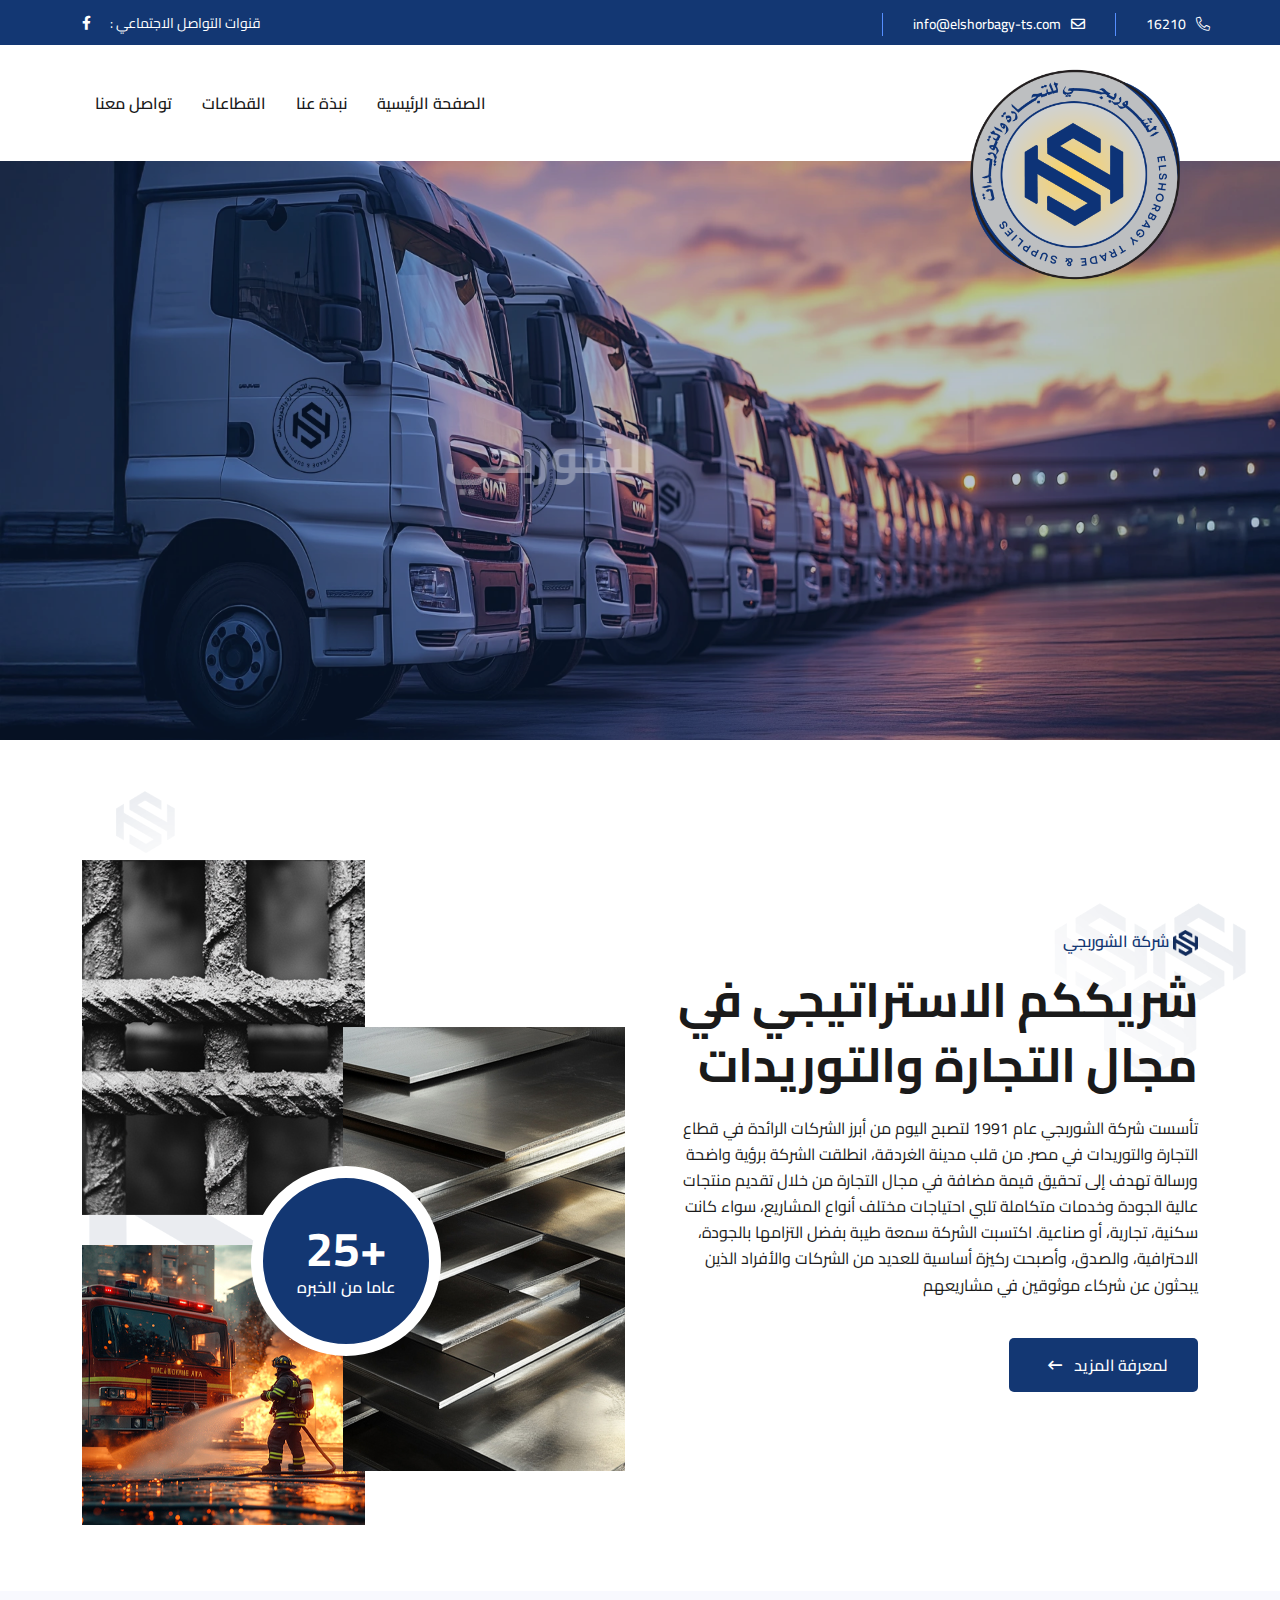
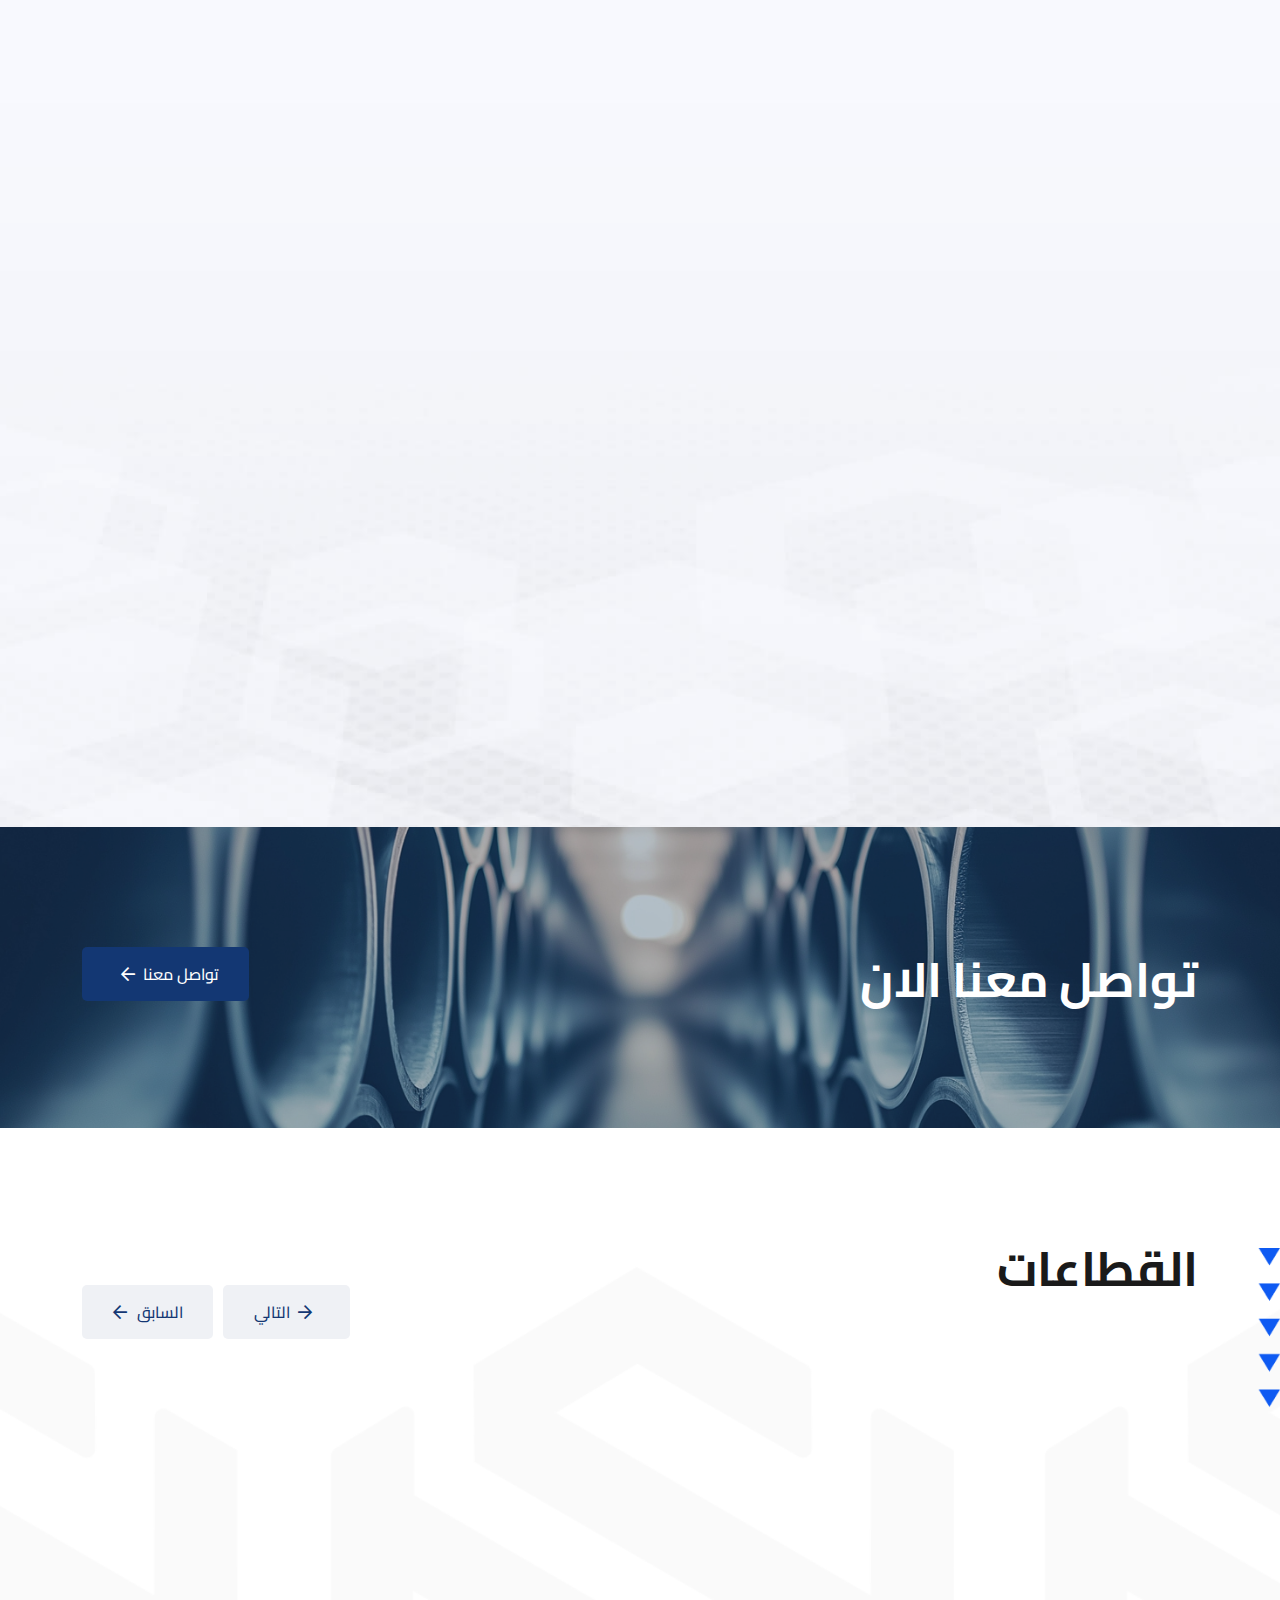
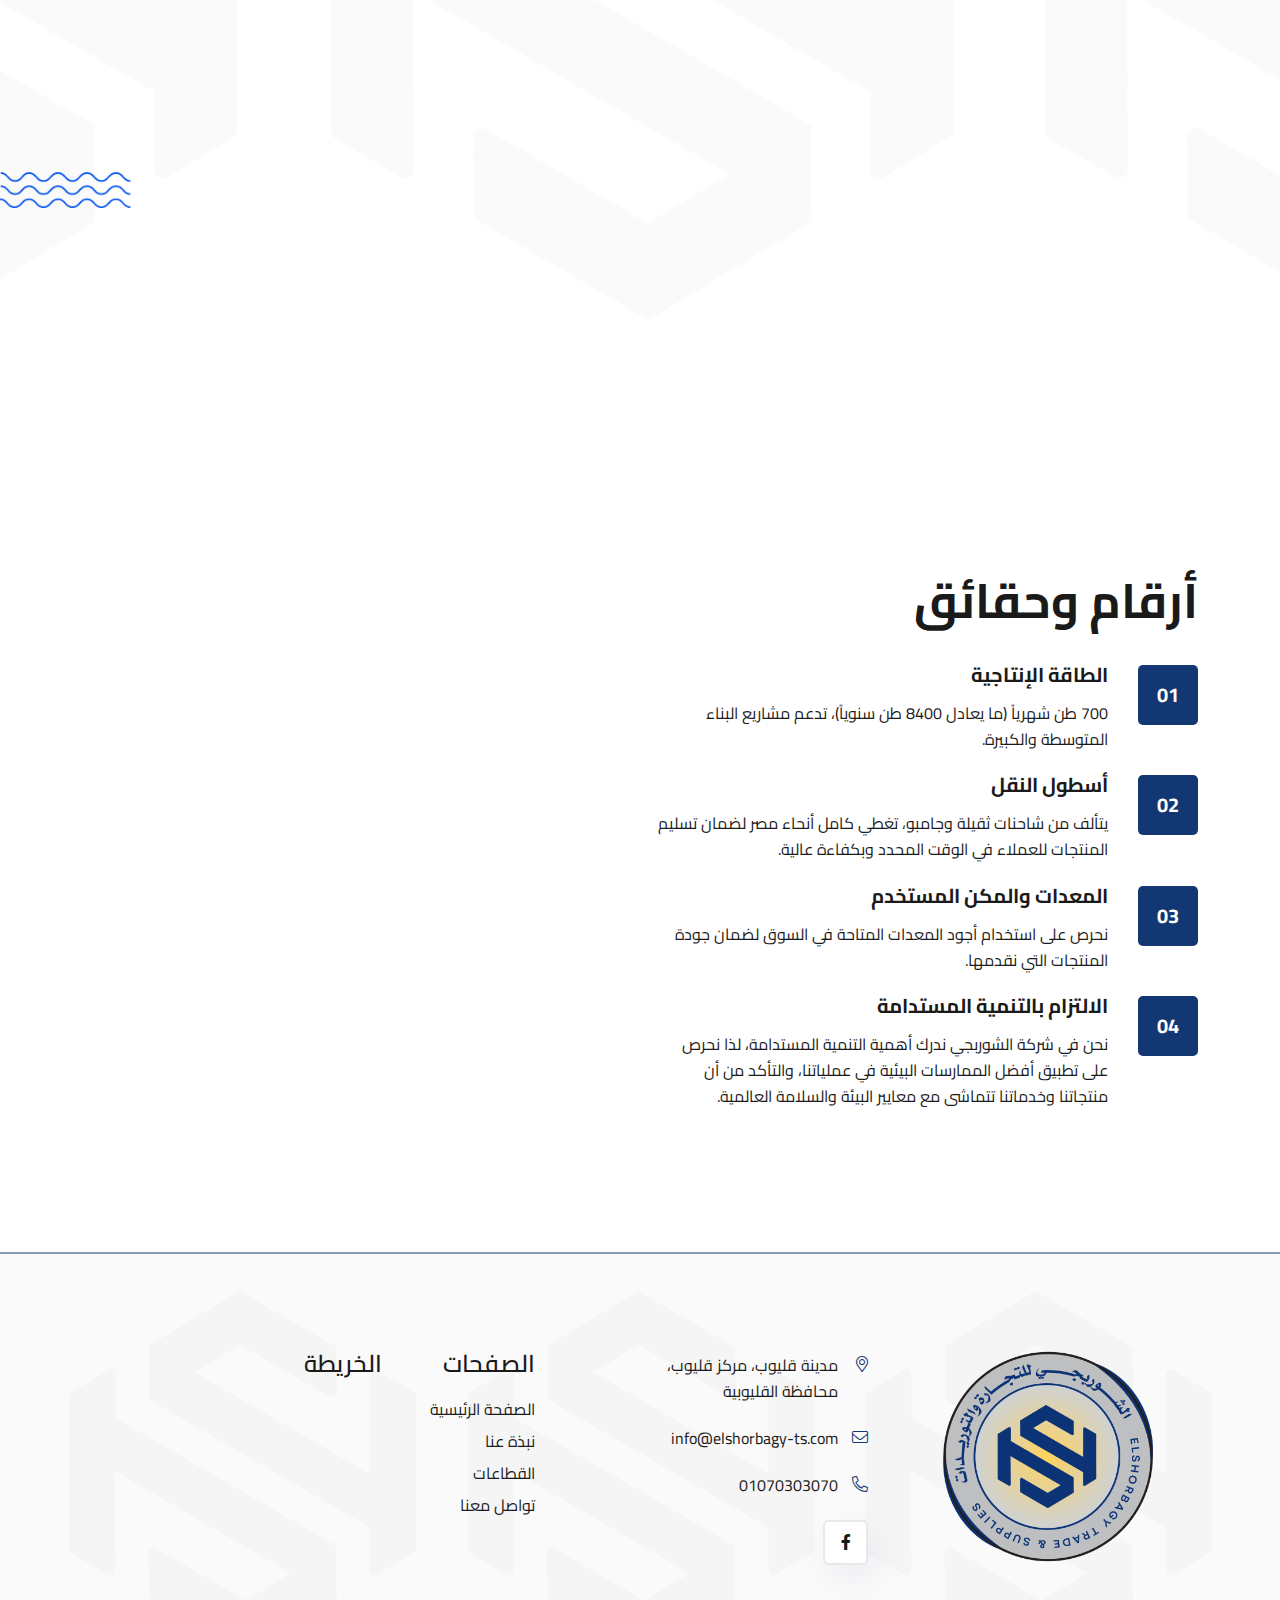
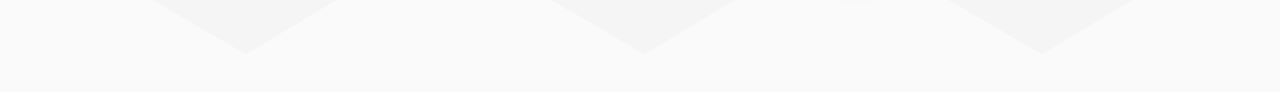
==== commit c208ee8c: "." ====
--- a/index.html
+++ b/index.html
@@ -1,1567 +1,1186 @@
-<!doctype html>
+<!DOCTYPE html>
 <html class="no-js" lang="ar" dir="">
-
-<head>
-    <meta charset="utf-8">
-    <meta http-equiv="x-ua-compatible" content="ie=edge">
+  <head>
+    <meta charset="utf-8" />
+    <meta http-equiv="x-ua-compatible" content="ie=edge" />
     <title>الشوربجي للتجارة والتوريد</title>
-    <meta name="author" content="vecuro">
-    <meta name="description" content="شركة الشوربجي للتجارة والتوريد هي شركة رائدة في قطاع التجارة والتوريدات في مصر">
-    <meta name="keywords" content="شركة الشوربجي للتجارة والتوريد هي شركة رائدة في قطاع التجارة والتوريدات في مصر" />
-    <meta name="robots" content="INDEX,FOLLOW">
+    <meta name="author" content="vecuro" />
+    <meta
+      name="description"
+      content="شركة الشوربجي للتجارة والتوريد هي شركة رائدة في قطاع التجارة والتوريدات في مصر"
+    />
+    <meta
+      name="keywords"
+      content="شركة الشوربجي للتجارة والتوريد هي شركة رائدة في قطاع التجارة والتوريدات في مصر"
+    />
+    <meta name="robots" content="INDEX,FOLLOW" />
 
     <!-- Mobile Specific Metas -->
-    <meta name="viewport" content="width=device-width, initial-scale=1, shrink-to-fit=no">
+    <meta
+      name="viewport"
+      content="width=device-width, initial-scale=1, shrink-to-fit=no"
+    />
 
     <!-- Favicons - Place favicon.ico in the root directory -->
-    <link rel="icon" href="assets/img/logo.png">
-    <link rel="manifest" href="assets/img/favicons/manifest.json">
-    <meta name="msapplication-TileColor" content="#ffffff">
-    <meta name="msapplication-TileImage" content="assets/img/logo.png">
-    <meta name="theme-color" content="#ffffff">
-
-
+    <link rel="icon" href="assets/img/logo.png" />
+    <link rel="manifest" href="assets/img/favicons/manifest.json" />
+    <meta name="msapplication-TileColor" content="#ffffff" />
+    <meta name="msapplication-TileImage" content="assets/img/logo.png" />
+    <meta name="theme-color" content="#ffffff" />
 
     <!--==============================
 	  Google Fonts
 	============================== -->
-    <link rel="preconnect" href="https://fonts.googleapis.com">
-    <link rel="preconnect" href="https://fonts.gstatic.com" crossorigin>
-    <link href="https://fonts.googleapis.com/css2?family=Cairo:wght@200..1000&display=swap" rel="stylesheet">
+    <link rel="preconnect" href="https://fonts.googleapis.com" />
+    <link rel="preconnect" href="https://fonts.gstatic.com" crossorigin />
+    <link
+      href="https://fonts.googleapis.com/css2?family=Cairo:wght@200..1000&display=swap"
+      rel="stylesheet"
+    />
 
     <!--==============================
 	    All CSS File
 	============================== -->
     <!-- Bootstrap -->
     <!-- <link rel="stylesheet" href="assets/css/app.min.css"> -->
-    <link rel="stylesheet" href="assets/css/bootstrap.min.css">
+    <link rel="stylesheet" href="assets/css/bootstrap.min.css" />
     <!-- Fontawesome Icon -->
-    <link rel="stylesheet" href="assets/css/fontawesome.min.css">
+    <link rel="stylesheet" href="assets/css/fontawesome.min.css" />
     <!-- Layerslider -->
-    <link rel="stylesheet" href="assets/css/layerslider.min.css">
+    <link rel="stylesheet" href="assets/css/layerslider.min.css" />
     <!-- Magnific Popup -->
-    <link rel="stylesheet" href="assets/css/magnific-popup.min.css">
+    <link rel="stylesheet" href="assets/css/magnific-popup.min.css" />
     <!-- Slick Slider -->
-    <link rel="stylesheet" href="assets/css/slick.min.css">
+    <link rel="stylesheet" href="assets/css/slick.min.css" />
     <!-- Theme Custom CSS -->
-    <link rel="stylesheet" href="assets/css/style.css">
-
-</head>
-
-<body>
-
-
-    <!--[if lte IE 9]>
-    	<p class="browserupgrade">You are using an <strong>outdated</strong> browser. Please <a href="https://browsehappy.com/">upgrade your browser</a> to improve your experience and security.</p>
-  <![endif]-->
-
-
-
-    <!--********************************
-   		Code Start From Here 
-	******************************** -->
-
-
-
+    <link rel="stylesheet" href="assets/css/style.css" />
+  </head>
+
+  <body>
 
     <!--==============================
      Preloader
     ==============================-->
-    <div class="preloader  ">
-        <!-- <button class="vs-btn preloaderCls">Cancel Preloader </button> -->
-        <div class="preloader-inner">
-            <span class="loader"></span>
-        </div>
+    <div class="preloader">
+      <!-- <button class="vs-btn preloaderCls">Cancel Preloader </button> -->
+      <div class="preloader-inner">
+        <span class="loader"></span>
+      </div>
     </div>
     <!--==============================
     Mobile Menu
     ============================== -->
     <div class="vs-menu-wrapper">
-        <div class="vs-menu-area text-center">
-            <button class="vs-menu-toggle"><i class="fal fa-times"></i></button>
-            <div class="mobile-logo">
-                <a href="index.html"><img src="assets/img/logo.png" alt="TechBiz" class="logo"></a>
-            </div>
-            <div class="vs-mobile-menu">
-                <ul>
-                    <li>
-                        <a href="index.html">الصفحة الرئيسية</a>     
-                    </li>
-                    <li>
-                        <a href="about.html">نبذة عنا</a>
-                    </li>
-                    <li>
-                        <a href="about.html">القطاعات</a>
-                    </li>
-     
-                    <li>
-                        <a href="contact.html">تواصل معنا</a>
-                    </li>
-                </ul>
-            </div>
+      <div class="vs-menu-area text-center">
+        <button class="vs-menu-toggle"><i class="fal fa-times"></i></button>
+        <div class="mobile-logo">
+          <a href="index.html"
+            ><img src="assets/img/logo.png" alt="TechBiz" class="logo"
+          /></a>
         </div>
+        <div class="vs-mobile-menu">
+          <ul>
+            <li>
+              <a href="index.html">الصفحة الرئيسية</a>
+            </li>
+            <li>
+              <a href="about.html">نبذة عنا</a>
+            </li>
+            <li>
+              <a href="about.html">القطاعات</a>
+            </li>
+
+            <li>
+              <a href="contact.html">تواصل معنا</a>
+            </li>
+          </ul>
+        </div>
+      </div>
     </div>
     <!--==============================
     Header Area
     ==============================-->
     <header class="vs-header header-layout3">
-        
-        <div class="header-top">
-            <div class="container">
-                <div class="row flex-row-reverse align-items-center justify-content-lg-between justify-content-center text-center text-lg-start">
-                    <div class="col-md-auto text-center text-md-start">
-                        <div class="header-links style-white rtl">
-                            <ul>
-                                <li class="d-none d-xxl-inline-block "><i class="fal fa-map-marker-alt"></i>مدينة قليوب، مركز قليوب، محافظة القليوبية</li>
-                                <li><i class="fal fa-phone-alt"></i><a
-                                    href="tel:16210">16210</a></li>
-                                <li><i class="far fa-envelope"></i><a
-                                        href="mailto:info@elshorbagy-ts.com	">info@elshorbagy-ts.com</a></li>
-                            </ul>
-                        </div>
-                    </div>
-                    <div class="col-auto d-none d-md-block">
-                        <div class="header-social style-white rtl">
-                            <span class="social-title">قنوات التواصل الاجتماعي :</span>
-                            <a href="https://www.facebook.com/share/1EnCZpuJkJ/"><i class="fab fa-facebook-f"></i></a>
-                            
-                        </div>
-                    </div>
+      <div class="header-top">
+        <div class="container">
+          <div
+            class="row flex-row-reverse align-items-center justify-content-lg-between justify-content-center text-center text-lg-start"
+          >
+            <div class="col-md-auto text-center text-md-start">
+              <div class="header-links style-white rtl">
+                <ul>
+                  <li class="d-none d-xxl-inline-block">
+                    <i class="fal fa-map-marker-alt"></i>مدينة قليوب، مركز
+                    قليوب، محافظة القليوبية
+                  </li>
+                  <li>
+                    <i class="fal fa-phone-alt"></i
+                    ><a href="tel:16210">16210</a>
+                  </li>
+                  <li>
+                    <i class="far fa-envelope"></i
+                    ><a href="mailto:info@elshorbagy-ts.com	"
+                      >info@elshorbagy-ts.com</a
+                    >
+                  </li>
+                </ul>
+              </div>
+            </div>
+            <div class="col-auto d-none d-md-block">
+              <div class="header-social style-white rtl">
+                <span class="social-title">قنوات التواصل الاجتماعي :</span>
+                <a href="https://www.facebook.com/share/1EnCZpuJkJ/"
+                  ><i class="fab fa-facebook-f"></i
+                ></a>
+              </div>
+            </div>
+          </div>
+        </div>
+      </div>
+      <!-- Main Menu Area -->
+      <div class="sticky-wrapper">
+        <div class="">
+          <div class="container">
+            <div
+              class="row flex-row-reverse align-items-center justify-content-between position-relative"
+            >
+              <div class="col-auto">
+                <div class="header-logo">
+                  <a href="index.html"
+                    ><img src="assets/img/logo.png" alt="TechBiz" class="logo"
+                  /></a>
                 </div>
-            </div>
+              </div>
+              <div class="col-auto">
+                <nav class="main-menu menu-style3 d-none d-lg-block rtl">
+                  <ul>
+                    <li class="">
+                      <a href="index.html"
+                        ><span class="">الصفحة الرئيسية</span></a
+                      >
+                    </li>
+                    <li>
+                      <a href="about.html">نبذة عنا</a>
+                    </li>
+                    <li>
+                      <a href="sectors.html">القطاعات</a>
+                    </li>
+
+                    <li>
+                      <a href="contact.html">تواصل معنا</a>
+                    </li>
+                  </ul>
+                </nav>
+                <button class="vs-menu-toggle d-inline-block d-lg-none">
+                  <i class="fal fa-bars"></i>
+                </button>
+              </div>
+            </div>
+          </div>
         </div>
-        <!-- Main Menu Area -->
-        <div class="sticky-wrapper">
-            <div class="">
-                <div class="container">
-                    <div class="row flex-row-reverse align-items-center justify-content-between position-relative">
-                        <div class="col-auto">
-                            <div class="header-logo">
-                                <a href="index.html"><img src="assets/img/logo.png" alt="TechBiz" class="logo"></a>
-                            </div>
-                        </div>
-                        <div class="col-auto">
-                            <nav class="main-menu menu-style3 d-none d-lg-block rtl ">
-                                <ul>
-                                    <li class="">
-                                        <a href="index.html"><span class="">الصفحة الرئيسية</span></a>
-                                       
-                                    </li>
-                                    <li>
-                                        <a href="about.html">نبذة عنا</a>
-                                    </li>
-                                    <li>
-                                        <a href="sectors.html">القطاعات</a>
-                                    </li>
-                                    
-                                   
-                                 
-                                    <li>
-                                        <a href="contact.html">تواصل معنا</a>
-                                    </li>
-                                </ul>
-                            </nav>
-                            <button class="vs-menu-toggle d-inline-block d-lg-none"><i class="fal fa-bars"></i></button>
-                        </div>
-                        
-                    </div>
-                </div>
-            </div>
-        </div>
+      </div>
     </header>
     <!--==============================
     Hero Area
     ==============================-->
-    <section class="vs-hero-wrapper hero-layout6 ls-hero-layout6 position-relative">
-        <div class="vs-hero-carousel" data-height="860" data-container="1900" data-slidertype="responsive"
-            data-navprevnext="true">
-            <div class="ls-slide" data-ls="duration:12000; transition2d:5; kenburnszoom:in; kenburnsscale:1.1;">
-                <img width="1920" height="980" src="assets/img/hero/Home.webp" class="ls-bg" alt="slider-bg" />
-
-                <p style="font-size:20px; text-align:center; font-style:normal; text-decoration:none; text-transform:none; font-weight:600; letter-spacing:0px; background-position:0% 0%; background-repeat:no-repeat; font-family:Cairo; color:#ffffff; top:315px; left:50%; width:1000px;"
-                    class="ls-l ls-hide-tablet ls-hide-phone ls-text-layer"
-                    data-ls="offsetxin:300; durationin:1500; delayin:400; easingin:easeOutQuint; offsetxout:300; durationout:1500; easingout:easeOutQuint;">
-                    </p>
-                <h1 style="top:370px; left:50%; text-align:center; font-weight:700; background-size:inherit; background-position:inherit; font-size:72px; color:#ffffff; font-family:Cairo; width:1000px;"
-                    class="ls-l ls-hide-tablet ls-hide-phone ls-text-layer"
-                    data-ls="offsetxin:-200; durationin:1500; easingin:easeOutQuint; offsetxout:-100; durationout:1500; easingout:easeOutQuint; position:relative;">
-                    الشوربجي
-                </h1>
-                <h1 style="top:455px; left:50%; text-align:center; font-weight:700; background-size:inherit; background-position:inherit; font-size:72px; font-family:Cairo; color:#ffffff; text-transform:none; background-color:transparent; background-repeat:no-repeat; cursor:auto; width:1000px;"
-                    class="ls-l ls-hide-tablet ls-hide-phone ls-text-layer"
-                    data-ls="offsetxin:-200; durationin:1500; delayin:200; easingin:easeOutQuint; offsetxout:-100; durationout:1500; easingout:easeOutQuint;">
-                    الشريك الأقرب إليك
-                </h1>
-                <div style="top:595px; left:50%; text-align:center; font-weight:700; background-size:inherit; background-position:inherit; font-size:24px; width:1000px;"
-                    class="ls-l ls-hide-tablet ls-hide-phone ls-html-layer"
-                    data-ls="offsetyin:50; durationin:1500; delayin:900; easingin:easeOutQuint; offsetyout:50; durationout:1500; easingout:easeOutQuint; position:relative;">
-                    <div class="ls-btn-group justify-content-center">
-                        <a href="about.html" class="vs-btn ls-hero-btn">نبذة عنا<i class="far fa-arrow-right"></i></a>
-                        <a href="contact.html" class="vs-btn style2 ls-hero-btn">تواصل معنا<i
-                                class="far fa-arrow-right"></i></a>
-                    </div>
-                </div>
-                <p style="text-align:center; font-style:normal; text-decoration:none; text-transform:none; font-weight:600; letter-spacing:0px; background-position:0% 0%; background-repeat:no-repeat; font-family:Cairo; color:#ffffff; top:310px; left:50%; width:1000px; font-size:40px;"
-                    class="ls-l ls-hide-desktop ls-hide-phone ls-text-layer"
-                    data-ls="offsetxin:300; durationin:1500; delayin:400; easingin:easeOutQuint; offsetxout:300; durationout:1500; easingout:easeOutQuint;">
-                    الشوربجي</p>
-                <h1 style="top:404px; left:50%; text-align:center; font-weight:700; background-size:inherit; background-position:inherit; font-size:110px; color:#ffffff; font-family:Cairo; width:1200px;"
-                    class="ls-l ls-hide-desktop ls-hide-phone ls-text-layer"
-                    data-ls="offsetxin:-200; durationin:1500; easingin:easeOutQuint; offsetxout:-100; durationout:1500; easingout:easeOutQuint; position:relative;">
-                    شريككم الاستراتيجي 
-                </h1>
-                <h1 style="top:511px; left:50%; text-align:center; font-weight:700; background-size:inherit; background-position:inherit; font-size:110px; font-family:Cairo; color:#ffffff; text-transform:none; border-style:solid; border-color:#000; background-color:transparent; background-repeat:no-repeat; cursor:auto; width:1200px;"
-                    class="ls-l ls-hide-desktop ls-hide-phone ls-text-layer"
-                    data-ls="offsetxin:-200; durationin:1500; delayin:200; easingin:easeOutQuint; offsetxout:-100; durationout:1500; easingout:easeOutQuint;">
-                    في مجال التجارة والتوريدات
-                </h1>
-                <div style="top:713px; left:50%; text-align:center; font-weight:700; background-size:inherit; background-position:inherit; font-size:24px; width:1000px; height:28px;"
-                    class="ls-l ls-hide-desktop ls-hide-phone ls-html-layer"
-                    data-ls="offsetyin:50; durationin:1500; delayin:900; easingin:easeOutQuint; offsetyout:50; durationout:1500; easingout:easeOutQuint; position:relative;">
-                    <div class="ls-btn-group justify-content-center">
-                        <a href="about.html" class="vs-btn ls-hero-btn">نبذة عنا<i class="far fa-arrow-right"></i></a>
-                        <a href="contact.html" class="vs-btn style2 ls-hero-btn">تواصل معنا<i
-                                class="far fa-arrow-right"></i></a>
-                    </div>
-                </div>
-               
-                <h1 style="top:132px; left:50%; text-align:center; font-weight:700; background-size:inherit; background-position:inherit; font-size:140px; color:#ffffff; font-family:Cairo; width:1800px;"
-                    class="ls-l ls-hide-desktop ls-hide-tablet ls-text-layer"
-                    data-ls="offsetxin:-200; durationin:1500; easingin:easeOutQuint; offsetxout:-100; durationout:1500; easingout:easeOutQuint; position:relative;">
-                    شريككم الاستراتيجي 
-                </h1>
-                <h1 style="top:305px; left:50%; text-align:center; font-weight:700; background-size:inherit; background-position:inherit; font-size:140px; font-family:Cairo; color:#ffffff; text-transform:none; border-style:solid; border-color:#000; background-color:transparent; background-repeat:no-repeat; cursor:auto; width:1800px;"
-                    class="ls-l ls-hide-desktop ls-hide-tablet ls-text-layer"
-                    data-ls="offsetxin:-200; durationin:1500; delayin:200; easingin:easeOutQuint; offsetxout:-100; durationout:1500; easingout:easeOutQuint;">
-                    في مجال التجارة والتوريدات
-                </h1>
-                <div style="top:599px; left:50%; text-align:center; font-weight:700; background-size:inherit; background-position:inherit; font-size:24px; width:1000px; height:28px;"
-                    class="ls-l ls-hide-desktop ls-hide-tablet ls-html-layer"
-                    data-ls="offsetyin:50; durationin:1500; delayin:900; easingin:easeOutQuint; offsetyout:50; durationout:1500; easingout:easeOutQuint; position:relative;">
-                    <div class="ls-btn-group justify-content-center">
-                        <a href="about.html" class="vs-btn ls-hero-btn">نبذة عنا<i
-                                class="far fa-arrow-right"></i></a>
-                        <a href="contact.html" class="vs-btn style2 ls-hero-btn">تواصل معنا<i
-                                class="far fa-arrow-right"></i></a>
-                    </div>
-                </div>
-            </div>
-
+    <section
+      class="vs-hero-wrapper hero-layout6 ls-hero-layout6 position-relative"
+    >
+      <div
+        class="vs-hero-carousel"
+        data-height="860"
+        data-container="1900"
+        data-slidertype="responsive"
+        data-navprevnext="true"
+      >
+        <div
+          class="ls-slide"
+          data-ls="duration:12000; transition2d:5; kenburnszoom:in; kenburnsscale:1.1;"
+        >
+          <img
+            width="1920"
+            height="980"
+            src="assets/img/hero/Home.webp"
+            class="ls-bg"
+            alt="slider-bg"
+          />
+
+          <p
+            style="
+              font-size: 20px;
+              text-align: center;
+              font-style: normal;
+              text-decoration: none;
+              text-transform: none;
+              font-weight: 600;
+              letter-spacing: 0px;
+              background-position: 0% 0%;
+              background-repeat: no-repeat;
+              font-family: Cairo;
+              color: #ffffff;
+              top: 315px;
+              left: 50%;
+              width: 1000px;
+            "
+            class="ls-l ls-hide-tablet ls-hide-phone ls-text-layer"
+            data-ls="offsetxin:300; durationin:1500; delayin:400; easingin:easeOutQuint; offsetxout:300; durationout:1500; easingout:easeOutQuint;"
+          ></p>
+          <h1
+            style="
+              top: 370px;
+              left: 50%;
+              text-align: center;
+              font-weight: 700;
+              background-size: inherit;
+              background-position: inherit;
+              font-size: 72px;
+              color: #ffffff;
+              font-family: Cairo;
+              width: 1000px;
+            "
+            class="ls-l ls-hide-tablet ls-hide-phone ls-text-layer"
+            data-ls="offsetxin:-200; durationin:1500; easingin:easeOutQuint; offsetxout:-100; durationout:1500; easingout:easeOutQuint; position:relative;"
+          >
+            الشوربجي
+          </h1>
+          <h1
+            style="
+              top: 455px;
+              left: 50%;
+              text-align: center;
+              font-weight: 700;
+              background-size: inherit;
+              background-position: inherit;
+              font-size: 72px;
+              font-family: Cairo;
+              color: #ffffff;
+              text-transform: none;
+              background-color: transparent;
+              background-repeat: no-repeat;
+              cursor: auto;
+              width: 1000px;
+            "
+            class="ls-l ls-hide-tablet ls-hide-phone ls-text-layer"
+            data-ls="offsetxin:-200; durationin:1500; delayin:200; easingin:easeOutQuint; offsetxout:-100; durationout:1500; easingout:easeOutQuint;"
+          >
+            الشريك الأقرب إليك
+          </h1>
+          <div
+            style="
+              top: 595px;
+              left: 50%;
+              text-align: center;
+              font-weight: 700;
+              background-size: inherit;
+              background-position: inherit;
+              font-size: 24px;
+              width: 1000px;
+            "
+            class="ls-l ls-hide-tablet ls-hide-phone ls-html-layer"
+            data-ls="offsetyin:50; durationin:1500; delayin:900; easingin:easeOutQuint; offsetyout:50; durationout:1500; easingout:easeOutQuint; position:relative;"
+          >
+            <div class="ls-btn-group justify-content-center">
+              <a href="about.html" class="vs-btn ls-hero-btn"
+                >نبذة عنا<i class="far fa-arrow-right"></i
+              ></a>
+              <a href="contact.html" class="vs-btn style2 ls-hero-btn"
+                >تواصل معنا<i class="far fa-arrow-right"></i
+              ></a>
+            </div>
+          </div>
+          <p
+            style="
+              text-align: center;
+              font-style: normal;
+              text-decoration: none;
+              text-transform: none;
+              font-weight: 600;
+              letter-spacing: 0px;
+              background-position: 0% 0%;
+              background-repeat: no-repeat;
+              font-family: Cairo;
+              color: #ffffff;
+              top: 310px;
+              left: 50%;
+              width: 1000px;
+              font-size: 40px;
+            "
+            class="ls-l ls-hide-desktop ls-hide-phone ls-text-layer"
+            data-ls="offsetxin:300; durationin:1500; delayin:400; easingin:easeOutQuint; offsetxout:300; durationout:1500; easingout:easeOutQuint;"
+          >
+            الشوربجي
+          </p>
+          <h1
+            style="
+              top: 404px;
+              left: 50%;
+              text-align: center;
+              font-weight: 700;
+              background-size: inherit;
+              background-position: inherit;
+              font-size: 110px;
+              color: #ffffff;
+              font-family: Cairo;
+              width: 1200px;
+            "
+            class="ls-l ls-hide-desktop ls-hide-phone ls-text-layer"
+            data-ls="offsetxin:-200; durationin:1500; easingin:easeOutQuint; offsetxout:-100; durationout:1500; easingout:easeOutQuint; position:relative;"
+          >
+            شريككم الاستراتيجي
+          </h1>
+          <h1
+            style="
+              top: 511px;
+              left: 50%;
+              text-align: center;
+              font-weight: 700;
+              background-size: inherit;
+              background-position: inherit;
+              font-size: 110px;
+              font-family: Cairo;
+              color: #ffffff;
+              text-transform: none;
+              border-style: solid;
+              border-color: #000;
+              background-color: transparent;
+              background-repeat: no-repeat;
+              cursor: auto;
+              width: 1200px;
+            "
+            class="ls-l ls-hide-desktop ls-hide-phone ls-text-layer"
+            data-ls="offsetxin:-200; durationin:1500; delayin:200; easingin:easeOutQuint; offsetxout:-100; durationout:1500; easingout:easeOutQuint;"
+          >
+            في مجال التجارة والتوريدات
+          </h1>
+          <div
+            style="
+              top: 713px;
+              left: 50%;
+              text-align: center;
+              font-weight: 700;
+              background-size: inherit;
+              background-position: inherit;
+              font-size: 24px;
+              width: 1000px;
+              height: 28px;
+            "
+            class="ls-l ls-hide-desktop ls-hide-phone ls-html-layer"
+            data-ls="offsetyin:50; durationin:1500; delayin:900; easingin:easeOutQuint; offsetyout:50; durationout:1500; easingout:easeOutQuint; position:relative;"
+          >
+            <div class="ls-btn-group justify-content-center">
+              <a href="about.html" class="vs-btn ls-hero-btn"
+                >نبذة عنا<i class="far fa-arrow-right"></i
+              ></a>
+              <a href="contact.html" class="vs-btn style2 ls-hero-btn"
+                >تواصل معنا<i class="far fa-arrow-right"></i
+              ></a>
+            </div>
+          </div>
+
+          <h1
+            style="
+              top: 132px;
+              left: 50%;
+              text-align: center;
+              font-weight: 700;
+              background-size: inherit;
+              background-position: inherit;
+              font-size: 140px;
+              color: #ffffff;
+              font-family: Cairo;
+              width: 1800px;
+            "
+            class="ls-l ls-hide-desktop ls-hide-tablet ls-text-layer"
+            data-ls="offsetxin:-200; durationin:1500; easingin:easeOutQuint; offsetxout:-100; durationout:1500; easingout:easeOutQuint; position:relative;"
+          >
+            شريككم الاستراتيجي
+          </h1>
+          <h1
+            style="
+              top: 305px;
+              left: 50%;
+              text-align: center;
+              font-weight: 700;
+              background-size: inherit;
+              background-position: inherit;
+              font-size: 140px;
+              font-family: Cairo;
+              color: #ffffff;
+              text-transform: none;
+              border-style: solid;
+              border-color: #000;
+              background-color: transparent;
+              background-repeat: no-repeat;
+              cursor: auto;
+              width: 1800px;
+            "
+            class="ls-l ls-hide-desktop ls-hide-tablet ls-text-layer"
+            data-ls="offsetxin:-200; durationin:1500; delayin:200; easingin:easeOutQuint; offsetxout:-100; durationout:1500; easingout:easeOutQuint;"
+          >
+            في مجال التجارة والتوريدات
+          </h1>
+          <div
+            style="
+              top: 599px;
+              left: 50%;
+              text-align: center;
+              font-weight: 700;
+              background-size: inherit;
+              background-position: inherit;
+              font-size: 24px;
+              width: 1000px;
+              height: 28px;
+            "
+            class="ls-l ls-hide-desktop ls-hide-tablet ls-html-layer"
+            data-ls="offsetyin:50; durationin:1500; delayin:900; easingin:easeOutQuint; offsetyout:50; durationout:1500; easingout:easeOutQuint; position:relative;"
+          >
+            <div class="ls-btn-group justify-content-center">
+              <a href="about.html" class="vs-btn ls-hero-btn"
+                >نبذة عنا<i class="far fa-arrow-right"></i
+              ></a>
+              <a href="contact.html" class="vs-btn style2 ls-hero-btn"
+                >تواصل معنا<i class="far fa-arrow-right"></i
+              ></a>
+            </div>
+          </div>
         </div>
+      </div>
     </section>
     <!--==============================
     About Us
     ==============================-->
-    <section class="position-relative about-style1 space-top space-bottom bg-white">
-        <span class="about-shape4 ani-moving-y d-none d-xl-block">
-            <img src="assets/img/Home/about-pattern.png" alt="">
-        </span>
-        <div class="container z-index-common">
-            <div class="row g-lg-5 gx-60">
-                <div class="col-lg-6 col-xl-6 mb-20 mb-lg-0 wow fadeInUp" data-wow-delay="0.2s">
-                    <div class="img-box11">
-                        <div class="img-1">
-                            <div class="img-1">
-                                <img src="assets/img/Home/about2.jpg" alt="About image">
-                            </div>
-                            <div class="img-2">
-                                <img src="assets/img/Home/about3.jpg" alt="About image">
-                            </div>
-                        </div>
-                        <div class="img-3 d-none d-lg-block">
-                            <img src="assets/img/Home/about1.jpg" alt="About image">
-                        </div>
-                        <div class="d-lg-block">
-                            <div class="media-body">
-                                <div>
-                                    <span class="counter-media__number h1">25+</span>
-                                    <p class="counter-media__title">عاما من الخبره</p>
-                                </div>
-                            </div>
-                        </div>
-                    </div>
+    <section
+      class="position-relative about-style1 space-top space-bottom bg-white"
+    >
+      <span class="about-shape4 ani-moving-y d-none d-xl-block">
+        <img src="assets/img/Home/about-pattern.png" alt="" />
+      </span>
+      <div class="container z-index-common">
+        <div class="row g-lg-5 gx-60">
+          <div
+            class="col-lg-6 col-xl-6 mb-20 mb-lg-0 wow fadeInUp"
+            data-wow-delay="0.2s"
+          >
+            <div class="img-box11">
+              <div class="img-1">
+                <div class="img-1">
+                  <img src="assets/img/Home/about2.jpg" alt="About image" />
                 </div>
-                <div class="col-lg-6 col-xl-6 align-self-center wow fadeInUp" data-wow-delay="0.3s">
-                    <span class="sec-subtitle ar rtl"><img src="assets/img/Home/about-icon.png" class="ms-1" width="25" height="25" alt="About Icon" />شركة الشوربجي</span>
-                    <h2 class="sec-title h1 ar">شريككم الاستراتيجي في مجال التجارة والتوريدات</h2>
-                    <p class="mb-4 mt-1 pb-3 ar">تأسست شركة الشوربجي عام 1991 لتصبح اليوم من أبرز الشركات الرائدة في قطاع التجارة والتوريدات في مصر. من قلب مدينة الغردقة، انطلقت الشركة برؤية واضحة ورسالة تهدف إلى تحقيق قيمة مضافة في مجال التجارة من خلال تقديم منتجات عالية الجودة وخدمات متكاملة تلبي احتياجات مختلف أنواع المشاريع، سواء كانت سكنية، تجارية، أو صناعية. اكتسبت الشركة سمعة طيبة بفضل التزامها بالجودة، الاحترافية، والصدق، وأصبحت ركيزة أساسية للعديد من الشركات والأفراد الذين يبحثون عن شركاء موثوقين في مشاريعهم</p>
-                    
-                    <div class="ar">
-                        <a href="about.html" class="vs-btn rtl">لمعرفة المزيد <i class="far fa-long-arrow-left"></i></a>
-
-                    </div>
+                <div class="img-2">
+                  <img src="assets/img/Home/about3.jpg" alt="About image" />
                 </div>
-            </div>
-            
+              </div>
+              <div class="img-3 d-none d-lg-block">
+                <img src="assets/img/Home/about1.jpg" alt="About image" />
+              </div>
+              <div class="d-lg-block">
+                <div class="media-body">
+                  <div>
+                    <span class="counter-media__number h1">25+</span>
+                    <p class="counter-media__title">عاما من الخبره</p>
+                  </div>
+                </div>
+              </div>
+            </div>
+          </div>
+          <div
+            class="col-lg-6 col-xl-6 align-self-center wow fadeInUp"
+            data-wow-delay="0.3s"
+          >
+            <span class="sec-subtitle ar rtl"
+              ><img
+                src="assets/img/Home/about-icon.png"
+                class="ms-1"
+                width="25"
+                height="25"
+                alt="About Icon"
+              />شركة الشوربجي</span
+            >
+            <h2 class="sec-title h1 ar">
+              شريككم الاستراتيجي في مجال التجارة والتوريدات
+            </h2>
+            <p class="mb-4 mt-1 pb-3 ar">
+              تأسست شركة الشوربجي عام 1991 لتصبح اليوم من أبرز الشركات الرائدة
+              في قطاع التجارة والتوريدات في مصر. من قلب مدينة الغردقة، انطلقت
+              الشركة برؤية واضحة ورسالة تهدف إلى تحقيق قيمة مضافة في مجال
+              التجارة من خلال تقديم منتجات عالية الجودة وخدمات متكاملة تلبي
+              احتياجات مختلف أنواع المشاريع، سواء كانت سكنية، تجارية، أو صناعية.
+              اكتسبت الشركة سمعة طيبة بفضل التزامها بالجودة، الاحترافية، والصدق،
+              وأصبحت ركيزة أساسية للعديد من الشركات والأفراد الذين يبحثون عن
+              شركاء موثوقين في مشاريعهم
+            </p>
+
+            <div class="ar">
+              <a href="about.html" class="vs-btn rtl"
+                >لمعرفة المزيد <i class="far fa-long-arrow-left"></i
+              ></a>
+            </div>
+          </div>
         </div>
+      </div>
     </section>
 
-
-    <section class=" space-top space-extra-bottom" data-bg-src="assets/img/bg/process-bg-1-1.jpg" id="processv1">
-        <div class="container-xxl wow fadeInUp" data-wow-delay="0.2s">
-            <div class="row justify-content-center text-center">
-                <div class="col-xl-6">
-                    <div class="title-area">
-                        <!-- <span class="sec-subtitle">Great Team Members</span> -->
-                        <h2 class="sec-title h1 rtl">المحطات البارزة في مسيرة شركة الشوربجي : </h2>
-                    </div>
-                </div>
-            </div>
-            <div class="row flex-row-reverse justify-content-between">
-                <div class="col-sm-6 col-lg-2 process-style1">
-                    <div class="process-icon">
-                        <img src="assets/img/Home/about-icon.png" width="55px" height="55px" alt="icon" />
-                        <span class="process-number">01</span>
-                    </div>
-                    <h3 class="process-title h5">1995</h3>
-                    <p class="process-text">تم افتتاح فرع جديد في مدينة شرم الشيخ، حيث شهدت الشركة توسعًا في نطاق المنتجات والخدمات لتشمل مستلزمات الأعمال الصحية وأدوات الحدادة والدهانات.</p>
-                </div>
-                <div class="col-sm-6 col-lg-2 process-style1">
-                    <div class="process-arrow"><img src="assets/img/icon/process-arrow-1-1.png" alt="arrow"></div>
-                    <div class="process-icon">
-                        <img src="assets/img/Home/about-icon.png" width="55px" height="55px" alt="icon" />
-                        <span class="process-number">02</span>
-                    </div>
-                    <h3 class="process-title h5">1997</h3>
-                    <p class="process-text">تأسس فرع القاهرة بهدف دعم النمو المستمر وتوسيع نطاق العمل وتعزيز القدرة التشغيلية للشركة.</p>
-                </div>
-                <div class="col-sm-6 col-lg-2 process-style1">
-                    <div class="process-arrow"><img src="assets/img/icon/process-arrow-1-1.png" alt="arrow"></div>
-                    <div class="process-icon">
-                        <img src="assets/img/Home/about-icon.png" width="55px" height="55px" alt="icon" />
-                        <span class="process-number">03</span>
-                    </div>
-                    <h3 class="process-title h5">2002</h3>
-                    <p class="process-text">تم افتتاح فرع في مدينة القصير، مع تطوير أسطول النقل لضمان تلبية احتياجات العملاء في مختلف أنحاء البلاد بكفاءة وسرعة</p>
-                </div>
-                <div class="col-sm-6 col-lg-2 process-style1">
-                    <div class="process-arrow"><img src="assets/img/icon/process-arrow-1-1.png" alt="arrow"></div>
-
-                    <div class="process-icon">
-                        <img src="assets/img/Home/about-icon.png" width="55px" height="55px" alt="icon" />
-                        <span class="process-number">04</span>
-                    </div>
-                    <h3 class="process-title h5">2011</h3>
-                    <p class="process-text">شهدت الشركة عملية إعادة هيكلة شاملة، وتوسع نطاق الخدمات ليشمل مجالات جديدة مثل الأمن الصناعي، بالإضافة إلى توفير الأدوات اليدوية والكهربائية.
-                    </p>
-                </div>
-                <div class="col-sm-6 col-lg-2 process-style1">
-                    <div class="process-arrow"><img src="assets/img/icon/process-arrow-1-1.png" alt="arrow"></div>
-
-                    <div class="process-icon">
-                        <img src="assets/img/Home/about-icon.png" width="55px" height="55px" alt="icon" />
-                        <span class="process-number">05</span>
-                    </div>
-                    <h3 class="process-title h5">2014</h3>
-                    <p class="process-text">تم افتتاح فرع جديد في قنا، وبداية استثمارات استراتيجية في مجال الاستيراد، لتوفير منتجات عالية الجودة بأسعار تنافسية، تلبي احتياجات العملاء وترتقي بتجربة الخدمات المقدمة.
-                    </p>
-                </div>
-            </div>
+    <section
+      class="space-top space-extra-bottom"
+      data-bg-src="assets/img/bg/process-bg-1-1.jpg"
+      id="processv1"
+    >
+      <div class="container-xxl wow fadeInUp" data-wow-delay="0.2s">
+        <div class="row justify-content-center text-center">
+          <div class="col-xl-6">
+            <div class="title-area">
+              <!-- <span class="sec-subtitle">Great Team Members</span> -->
+              <h2 class="sec-title h1 rtl">
+                المحطات البارزة في مسيرة شركة الشوربجي :
+              </h2>
+            </div>
+          </div>
         </div>
+        <div class="row flex-row-reverse justify-content-between">
+          <div class="col-sm-6 col-lg-2 process-style1">
+            <div class="process-icon">
+              <img
+                src="assets/img/Home/about-icon.png"
+                width="55px"
+                height="55px"
+                alt="icon"
+              />
+              <span class="process-number">01</span>
+            </div>
+            <h3 class="process-title h5">1995</h3>
+            <p class="process-text">
+              تم افتتاح فرع جديد في مدينة شرم الشيخ، حيث شهدت الشركة توسعًا في
+              نطاق المنتجات والخدمات لتشمل مستلزمات الأعمال الصحية وأدوات
+              الحدادة والدهانات.
+            </p>
+          </div>
+          <div class="col-sm-6 col-lg-2 process-style1">
+            <div class="process-arrow">
+              <img src="assets/img/icon/process-arrow-1-1.png" alt="arrow" />
+            </div>
+            <div class="process-icon">
+              <img
+                src="assets/img/Home/about-icon.png"
+                width="55px"
+                height="55px"
+                alt="icon"
+              />
+              <span class="process-number">02</span>
+            </div>
+            <h3 class="process-title h5">1997</h3>
+            <p class="process-text">
+              تأسس فرع القاهرة بهدف دعم النمو المستمر وتوسيع نطاق العمل وتعزيز
+              القدرة التشغيلية للشركة.
+            </p>
+          </div>
+          <div class="col-sm-6 col-lg-2 process-style1">
+            <div class="process-arrow">
+              <img src="assets/img/icon/process-arrow-1-1.png" alt="arrow" />
+            </div>
+            <div class="process-icon">
+              <img
+                src="assets/img/Home/about-icon.png"
+                width="55px"
+                height="55px"
+                alt="icon"
+              />
+              <span class="process-number">03</span>
+            </div>
+            <h3 class="process-title h5">2002</h3>
+            <p class="process-text">
+              تم افتتاح فرع في مدينة القصير، مع تطوير أسطول النقل لضمان تلبية
+              احتياجات العملاء في مختلف أنحاء البلاد بكفاءة وسرعة
+            </p>
+          </div>
+          <div class="col-sm-6 col-lg-2 process-style1">
+            <div class="process-arrow">
+              <img src="assets/img/icon/process-arrow-1-1.png" alt="arrow" />
+            </div>
+
+            <div class="process-icon">
+              <img
+                src="assets/img/Home/about-icon.png"
+                width="55px"
+                height="55px"
+                alt="icon"
+              />
+              <span class="process-number">04</span>
+            </div>
+            <h3 class="process-title h5">2011</h3>
+            <p class="process-text">
+              شهدت الشركة عملية إعادة هيكلة شاملة، وتوسع نطاق الخدمات ليشمل
+              مجالات جديدة مثل الأمن الصناعي، بالإضافة إلى توفير الأدوات اليدوية
+              والكهربائية.
+            </p>
+          </div>
+          <div class="col-sm-6 col-lg-2 process-style1">
+            <div class="process-arrow">
+              <img src="assets/img/icon/process-arrow-1-1.png" alt="arrow" />
+            </div>
+
+            <div class="process-icon">
+              <img
+                src="assets/img/Home/about-icon.png"
+                width="55px"
+                height="55px"
+                alt="icon"
+              />
+              <span class="process-number">05</span>
+            </div>
+            <h3 class="process-title h5">2014</h3>
+            <p class="process-text">
+              تم افتتاح فرع جديد في قنا، وبداية استثمارات استراتيجية في مجال
+              الاستيراد، لتوفير منتجات عالية الجودة بأسعار تنافسية، تلبي
+              احتياجات العملاء وترتقي بتجربة الخدمات المقدمة.
+            </p>
+          </div>
+        </div>
+      </div>
     </section>
 
-  <!--==============================
+    <!--==============================
     CTA Area
     ==============================-->
-    <section class="z-index-common space overlay-layer" data-bg-src="assets/img/Home/cta.jpg">
-        <div class="container">
-            <div class="row flex-row-reverse text-center text-lg-start align-items-center justify-content-between">
-                <div class="col-lg-auto">
-                    <h2 class="h1 sec-title cta-title1">تواصل معنا الان</h2>
-                </div>
-                <div class="col-lg-auto rtl">
-                    <a href="contact.html" class="vs-btn">تواصل معنا<i class="far fa-arrow-left"></i></a>
-                </div>
-            </div>
+    <section
+      class="z-index-common space overlay-layer"
+      data-bg-src="assets/img/Home/cta.jpg"
+    >
+      <div class="container">
+        <div
+          class="row flex-row-reverse text-center text-lg-start align-items-center justify-content-between"
+        >
+          <div class="col-lg-auto">
+            <h2 class="h1 sec-title cta-title1">تواصل معنا الان</h2>
+          </div>
+          <div class="col-lg-auto rtl">
+            <a href="contact.html" class="vs-btn"
+              >تواصل معنا<i class="far fa-arrow-left"></i
+            ></a>
+          </div>
         </div>
+      </div>
     </section>
     <!--==============================
     Service Area
     ==============================-->
 
-    <section class="space position-relative" data-bg-src="assets/img/footer/Footer.png">
-        <span class="service-shape2 ani-moving-y d-none d-xl-block">
-            <img src="./assets/img/shape/service-shape.png" alt="">
-        </span>
-        <div class="container space-extra-bottom">
-            <div class="row flex-row-reverse justify-content-between align-items-center">
-                <div class="col-lg-6 text-center text-lg-start">
-                    <div class="title-area">
-                        <h2 class="sec-title h1 ar">القطاعات</h2>
-                    </div>
-                </div>
-                <div class="col-auto d-none d-lg-block">
-                    <div class="sec-btns rtl">
-                        <button class="vs-btn style4" data-slick-next="#servicslide1"><i
-                                class="far fa-arrow-right"></i>التالي</button>
-                        <button class="vs-btn style4" data-slick-prev="#servicslide1">السابق<i
-                                class="far fa-arrow-left"></i></button>
-                    </div>
-                </div>
-            </div>
-            <div class="row wow fadeInUp vs-carousel" data-autoplay="true" data-wow-delay="0.2s" data-slide-show="3"
-                data-md-slide-show="2" id="servicslide1">
-                <div class="col-md-6 col-lg-4">
-                    <div class="service-style6">
-                            <div><img src="assets/img/Elshorbagy Sectors/الصحي.png" alt="Features"></div>
-                        <h3 class="service-title h5"><a href="service-details.html">القطاع الصحي</a></h3>
-                        <p class="service-text">نحن شركة رائدة عالميًا في مجال تصنيع أنظمة الأنابيب والوصلات (UPVC - HDPE - PP - PPR)</p>
-                        <a href="service-details.html" class="vs-btn style3">المزيد<i
-                                class="far fa-long-arrow-right"></i></a>
-                        <div class="box-shep">
-                            <img src="assets/img/service/box-shep1.svg" alt="service-shep">
-                        </div>
-                    </div>
-                </div>
-                <div class="col-md-6 col-lg-4">
-                    <div class="service-style6">
-                        <div><img src="assets/img/Elshorbagy Sectors/الزراعه واللاندسكيب.png" alt="Features"></div>
-
-                        <h3 class="service-title h5"><a href="service-details.html">الزراعة واللاندسكيب</a></h3>
-                        <p class="service-text">نساهم في تصميم وتنفيذ مساحات اللاندسكيب وفقًا لأعلى معايير الجودة</p>
-                        <a href="service-details.html" class="vs-btn style3">المزيد<i
-                                class="far fa-long-arrow-right"></i></a>
-                        <div class="box-shep">
-                            <img src="assets/img/service/box-shep1.svg" alt="service-shep">
-                        </div>
-                    </div>
-                </div>
-                <div class="col-md-6 col-lg-4">
-                    <div class="service-style6">
-                        <div><img src="assets/img/Elshorbagy Sectors/الاكسسوار والصيني.png" alt="Features"></div>
-
-                        <h3 class="service-title h5"><a href="service-details.html">الإكسسوارات</a></h3>
-                        <p class="service-text">تميزنا بتصنيع منتجات جانزر محليًا لتلبية احتياجات الاكسسوارات الداخلية للمنزل</p>
-                        <a href="service-details.html" class="vs-btn style3">المزيد<i
-                                class="far fa-long-arrow-right"></i></a>
-                        <div class="box-shep">
-                            <img src="assets/img/service/box-shep1.svg" alt="service-shep">
-                        </div>
-                    </div>
-                </div>
-                <div class="col-md-6 col-lg-4">
-                    <div class="service-style6">
-                        <div><img src="assets/img/Elshorbagy Sectors/الحديد والكريتال.png" alt="Features"></div>
-
-                        <h3 class="service-title h5"><a href="service-details.html">الحديد والكريتال</a></h3>
-                        <p class="service-text">يُعد قطاع حديد الكريتال أول مجال تخصصت فيه شركة الشوربجي </p>
-                        <a href="service-details.html" class="vs-btn style3">المزيد<i
-                                class="far fa-long-arrow-right"></i></a>
-                        <div class="box-shep">
-                            <img src="assets/img/service/box-shep1.svg" alt="service-shep">
-                        </div>
-                    </div>
-                </div>
-                <div class="col-md-6 col-lg-4">
-                    <div class="service-style6">
-                        <div><img src="assets/img/Elshorbagy Sectors/السيملس والزهر.png" alt="Features"></div>
-
-                        <h3 class="service-title h5"><a href="service-details.html">السملس والزهر</a></h3>
-                        <p class="service-text">نوفر مواسير السملس بمختلف أقطارها وسماكتها.بالإضافة إلى وصلات السملس </p>
-                        <a href="service-details.html" class="vs-btn style3">المزيد<i
-                                class="far fa-long-arrow-right"></i></a>
-                        <div class="box-shep">
-                            <img src="assets/img/service/box-shep1.svg" alt="service-shep">
-                        </div>
-                    </div>
-                </div>
-                <div class="col-md-6 col-lg-4">
-                    <div class="service-style6">
-                        <div><img src="assets/img/Elshorbagy Sectors/العدد اليدوية.png" alt="Features"></div>
-
-                        <h3 class="service-title h5"><a href="service-details.html">العدد اليدوية والكهربائية</a></h3>
-                        <p class="service-text">تقدم شركة الشوربجي مجموعة متنوعة من الأدوات والآلات لتلبية احتياجات عملائها</p>
-                        <a href="service-details.html" class="vs-btn style3">المزيد<i
-                                class="far fa-long-arrow-right"></i></a>
-                        <div class="box-shep">
-                            <img src="assets/img/service/box-shep1.svg" alt="service-shep">
-                        </div>
-                    </div>
-                </div>
-                <div class="col-md-6 col-lg-4">
-                    <div class="service-style6">
-                        <div><img src="assets/img/Elshorbagy Sectors/حدايد وديكورات.png" alt="Features"></div>
-
-                        <h3 class="service-title h5"><a href="service-details.html">الحدايد والديكورات</a></h3>
-                        <p class="service-text">تُعد مجموعة شركات الشوربجي من الشركات الرائدة في مصر في مجال الحديد والديكورات</p>
-                        <a href="service-details.html" class="vs-btn style3">المزيد<i
-                                class="far fa-long-arrow-right"></i></a>
-                        <div class="box-shep">
-                            <img src="assets/img/service/box-shep1.svg" alt="service-shep">
-                        </div>
-                    </div>
-                </div>
-                <div class="col-md-6 col-lg-4">
-                    <div class="service-style6">
-                        <div><img src="assets/img/Elshorbagy Sectors/الأمن الصناعي والحرايق.png" alt="Features"></div>
-
-                        <h3 class="service-title h5"><a href="service-details.html">الأمن الصناعي </a></h3>
-                        <p class="service-text">تقدم شركة الشوربجي خدمات ومنتجات في مكافحة الحريق والسلامة والصحة المهنية</p>
-                        <a href="service-details.html" class="vs-btn style3">المزيد<i
-                                class="far fa-long-arrow-right"></i></a>
-                        <div class="box-shep">
-                            <img src="assets/img/service/box-shep1.svg" alt="service-shep">
-                        </div>
-                    </div>
-                </div>
-                <div class="col-md-6 col-lg-4">
-                    <div class="service-style6">
-                        <div><img src="assets/img/Elshorbagy Sectors/الكهربا.png" alt="Features"></div>
-
-                        <h3 class="service-title h5"><a href="service-details.html">الكهرباء</a></h3>
-                        <p class="service-text">تتميز شركة الشوربجي بتقديم مجموعة متنوعة من ماكينات الترانسات وماكينات اللحام</p>
-                        <a href="service-details.html" class="vs-btn style3">المزيد<i
-                                class="far fa-long-arrow-right"></i></a>
-                        <div class="box-shep">
-                            <img src="assets/img/service/box-shep1.svg" alt="service-shep">
-                        </div>
-                    </div>
-                </div>
-                <div class="col-md-6 col-lg-4">
-                    <div class="service-style6">
-                        <div><img src="assets/img/Elshorbagy Sectors/حمامات السباحه.png" alt="Features"></div>
-
-                        <h3 class="service-title h5"><a href="service-details.html">حمامات السباحة</a></h3>
-                        <p class="service-text">تقدم شركة الشوربجي مجموعة واسعة من مستلزمات حمامات السباحة</p>
-                        <a href="service-details.html" class="vs-btn style3">المزيد<i
-                                class="far fa-long-arrow-right"></i></a>
-                        <div class="box-shep">
-                            <img src="assets/img/service/box-shep1.svg" alt="service-shep">
-                        </div>
-                    </div>
-                </div>
-             
-                <div class="col-md-6 col-lg-4">
-                    <div class="service-style6">
-                        <div><img src="assets/img/Elshorbagy Sectors/السيراميك والبورسلين.png" alt="Features"></div>
-
-                        <h3 class="service-title h5"><a href="service-details.html">السيراميك والبورسلين</a></h3>
-                        <p class="service-text">نضم كبريات العلامات التجارية في مصر لتلبية أذواق واحتياجات العملاء</p>
-                        <a href="service-details.html" class="vs-btn style3">المزيد<i
-                                class="far fa-long-arrow-right"></i></a>
-                        <div class="box-shep">
-                            <img src="assets/img/service/box-shep1.svg" alt="service-shep">
-                        </div>
-                    </div>
-                </div>
-                <div class="col-md-6 col-lg-4">
-                    <div class="service-style6">
-                        <div><img src="assets/img/Elshorbagy Sectors/الدهانات.png" alt="Features"></div>
-
-                        <h3 class="service-title h5"><a href="service-details.html">الدهانات والعزل</a></h3>
-                        <p class="service-text">تقدم شركة الشوربجي لعملائها الكرام مجموعة شاملة من حلول الدهانات والعوازل</p>
-                        <a href="service-details.html" class="vs-btn style3">المزيد<i
-                                class="far fa-long-arrow-right"></i></a>
-                        <div class="box-shep">
-                            <img src="assets/img/service/box-shep1.svg" alt="service-shep">
-                        </div>
-                    </div>
-                </div>
-            </div>
+    <section
+      class="space position-relative"
+      data-bg-src="assets/img/footer/Footer.png"
+    >
+      <span class="service-shape2 ani-moving-y d-none d-xl-block">
+        <img src="./assets/img/shape/service-shape.png" alt="" />
+      </span>
+      <div class="container space-extra-bottom">
+        <div
+          class="row flex-row-reverse justify-content-between align-items-center"
+        >
+          <div class="col-lg-6 text-center text-lg-start">
+            <div class="title-area">
+              <h2 class="sec-title h1 ar">القطاعات</h2>
+            </div>
+          </div>
+          <div class="col-auto d-none d-lg-block">
+            <div class="sec-btns rtl">
+              <button class="vs-btn style4" data-slick-next="#servicslide1">
+                <i class="far fa-arrow-right"></i>التالي
+              </button>
+              <button class="vs-btn style4" data-slick-prev="#servicslide1">
+                السابق<i class="far fa-arrow-left"></i>
+              </button>
+            </div>
+          </div>
         </div>
+        <div
+          class="row wow fadeInUp vs-carousel"
+          data-autoplay="true"
+          data-wow-delay="0.2s"
+          data-slide-show="3"
+          data-md-slide-show="2"
+          id="servicslide1"
+        >
+          <div class="col-md-6 col-lg-4">
+            <div class="service-style6">
+              <div>
+                <img
+                  src="assets/img/Elshorbagy Sectors/الصحي.png"
+                  alt="Features"
+                />
+              </div>
+              <h3 class="service-title h5">
+                <a href="service-details.html">القطاع الصحي</a>
+              </h3>
+              <p class="service-text">
+                نحن شركة رائدة عالميًا في مجال تصنيع أنظمة الأنابيب والوصلات
+                (UPVC - HDPE - PP - PPR)
+              </p>
+              <a href="service-details.html" class="vs-btn style3"
+                >المزيد<i class="far fa-long-arrow-right"></i
+              ></a>
+              <div class="box-shep">
+                <img
+                  src="assets/img/service/box-shep1.svg"
+                  alt="service-shep"
+                />
+              </div>
+            </div>
+          </div>
+          <div class="col-md-6 col-lg-4">
+            <div class="service-style6">
+              <div>
+                <img
+                  src="assets/img/Elshorbagy Sectors/الزراعه واللاندسكيب.png"
+                  alt="Features"
+                />
+              </div>
+
+              <h3 class="service-title h5">
+                <a href="service-details.html">الزراعة واللاندسكيب</a>
+              </h3>
+              <p class="service-text">
+                نساهم في تصميم وتنفيذ مساحات اللاندسكيب وفقًا لأعلى معايير
+                الجودة
+              </p>
+              <a href="service-details.html" class="vs-btn style3"
+                >المزيد<i class="far fa-long-arrow-right"></i
+              ></a>
+              <div class="box-shep">
+                <img
+                  src="assets/img/service/box-shep1.svg"
+                  alt="service-shep"
+                />
+              </div>
+            </div>
+          </div>
+          <div class="col-md-6 col-lg-4">
+            <div class="service-style6">
+              <div>
+                <img
+                  src="assets/img/Elshorbagy Sectors/الاكسسوار والصيني.png"
+                  alt="Features"
+                />
+              </div>
+
+              <h3 class="service-title h5">
+                <a href="service-details.html">الإكسسوارات</a>
+              </h3>
+              <p class="service-text">
+                تميزنا بتصنيع منتجات جانزر محليًا لتلبية احتياجات الاكسسوارات
+                الداخلية للمنزل
+              </p>
+              <a href="service-details.html" class="vs-btn style3"
+                >المزيد<i class="far fa-long-arrow-right"></i
+              ></a>
+              <div class="box-shep">
+                <img
+                  src="assets/img/service/box-shep1.svg"
+                  alt="service-shep"
+                />
+              </div>
+            </div>
+          </div>
+          <div class="col-md-6 col-lg-4">
+            <div class="service-style6">
+              <div>
+                <img
+                  src="assets/img/Elshorbagy Sectors/الحديد والكريتال.png"
+                  alt="Features"
+                />
+              </div>
+
+              <h3 class="service-title h5">
+                <a href="service-details.html">الحديد والكريتال</a>
+              </h3>
+              <p class="service-text">
+                يُعد قطاع حديد الكريتال أول مجال تخصصت فيه شركة الشوربجي
+              </p>
+              <a href="service-details.html" class="vs-btn style3"
+                >المزيد<i class="far fa-long-arrow-right"></i
+              ></a>
+              <div class="box-shep">
+                <img
+                  src="assets/img/service/box-shep1.svg"
+                  alt="service-shep"
+                />
+              </div>
+            </div>
+          </div>
+          <div class="col-md-6 col-lg-4">
+            <div class="service-style6">
+              <div>
+                <img
+                  src="assets/img/Elshorbagy Sectors/السيملس والزهر.png"
+                  alt="Features"
+                />
+              </div>
+
+              <h3 class="service-title h5">
+                <a href="service-details.html">السملس والزهر</a>
+              </h3>
+              <p class="service-text">
+                نوفر مواسير السملس بمختلف أقطارها وسماكتها.بالإضافة إلى وصلات
+                السملس
+              </p>
+              <a href="service-details.html" class="vs-btn style3"
+                >المزيد<i class="far fa-long-arrow-right"></i
+              ></a>
+              <div class="box-shep">
+                <img
+                  src="assets/img/service/box-shep1.svg"
+                  alt="service-shep"
+                />
+              </div>
+            </div>
+          </div>
+          <div class="col-md-6 col-lg-4">
+            <div class="service-style6">
+              <div>
+                <img
+                  src="assets/img/Elshorbagy Sectors/العدد اليدوية.png"
+                  alt="Features"
+                />
+              </div>
+
+              <h3 class="service-title h5">
+                <a href="service-details.html">العدد اليدوية والكهربائية</a>
+              </h3>
+              <p class="service-text">
+                تقدم شركة الشوربجي مجموعة متنوعة من الأدوات والآلات لتلبية
+                احتياجات عملائها
+              </p>
+              <a href="service-details.html" class="vs-btn style3"
+                >المزيد<i class="far fa-long-arrow-right"></i
+              ></a>
+              <div class="box-shep">
+                <img
+                  src="assets/img/service/box-shep1.svg"
+                  alt="service-shep"
+                />
+              </div>
+            </div>
+          </div>
+          <div class="col-md-6 col-lg-4">
+            <div class="service-style6">
+              <div>
+                <img
+                  src="assets/img/Elshorbagy Sectors/حدايد وديكورات.png"
+                  alt="Features"
+                />
+              </div>
+
+              <h3 class="service-title h5">
+                <a href="service-details.html">الحدايد والديكورات</a>
+              </h3>
+              <p class="service-text">
+                تُعد مجموعة شركات الشوربجي من الشركات الرائدة في مصر في مجال
+                الحديد والديكورات
+              </p>
+              <a href="service-details.html" class="vs-btn style3"
+                >المزيد<i class="far fa-long-arrow-right"></i
+              ></a>
+              <div class="box-shep">
+                <img
+                  src="assets/img/service/box-shep1.svg"
+                  alt="service-shep"
+                />
+              </div>
+            </div>
+          </div>
+          <div class="col-md-6 col-lg-4">
+            <div class="service-style6">
+              <div>
+                <img
+                  src="assets/img/Elshorbagy Sectors/الأمن الصناعي والحرايق.png"
+                  alt="Features"
+                />
+              </div>
+
+              <h3 class="service-title h5">
+                <a href="service-details.html">الأمن الصناعي </a>
+              </h3>
+              <p class="service-text">
+                تقدم شركة الشوربجي خدمات ومنتجات في مكافحة الحريق والسلامة
+                والصحة المهنية
+              </p>
+              <a href="service-details.html" class="vs-btn style3"
+                >المزيد<i class="far fa-long-arrow-right"></i
+              ></a>
+              <div class="box-shep">
+                <img
+                  src="assets/img/service/box-shep1.svg"
+                  alt="service-shep"
+                />
+              </div>
+            </div>
+          </div>
+          <div class="col-md-6 col-lg-4">
+            <div class="service-style6">
+              <div>
+                <img
+                  src="assets/img/Elshorbagy Sectors/الكهربا.png"
+                  alt="Features"
+                />
+              </div>
+
+              <h3 class="service-title h5">
+                <a href="service-details.html">الكهرباء</a>
+              </h3>
+              <p class="service-text">
+                تتميز شركة الشوربجي بتقديم مجموعة متنوعة من ماكينات الترانسات
+                وماكينات اللحام
+              </p>
+              <a href="service-details.html" class="vs-btn style3"
+                >المزيد<i class="far fa-long-arrow-right"></i
+              ></a>
+              <div class="box-shep">
+                <img
+                  src="assets/img/service/box-shep1.svg"
+                  alt="service-shep"
+                />
+              </div>
+            </div>
+          </div>
+          <div class="col-md-6 col-lg-4">
+            <div class="service-style6">
+              <div>
+                <img
+                  src="assets/img/Elshorbagy Sectors/حمامات السباحه.png"
+                  alt="Features"
+                />
+              </div>
+
+              <h3 class="service-title h5">
+                <a href="service-details.html">حمامات السباحة</a>
+              </h3>
+              <p class="service-text">
+                تقدم شركة الشوربجي مجموعة واسعة من مستلزمات حمامات السباحة
+              </p>
+              <a href="service-details.html" class="vs-btn style3"
+                >المزيد<i class="far fa-long-arrow-right"></i
+              ></a>
+              <div class="box-shep">
+                <img
+                  src="assets/img/service/box-shep1.svg"
+                  alt="service-shep"
+                />
+              </div>
+            </div>
+          </div>
+
+          <div class="col-md-6 col-lg-4">
+            <div class="service-style6">
+              <div>
+                <img
+                  src="assets/img/Elshorbagy Sectors/السيراميك والبورسلين.png"
+                  alt="Features"
+                />
+              </div>
+
+              <h3 class="service-title h5">
+                <a href="service-details.html">السيراميك والبورسلين</a>
+              </h3>
+              <p class="service-text">
+                نضم كبريات العلامات التجارية في مصر لتلبية أذواق واحتياجات
+                العملاء
+              </p>
+              <a href="service-details.html" class="vs-btn style3"
+                >المزيد<i class="far fa-long-arrow-right"></i
+              ></a>
+              <div class="box-shep">
+                <img
+                  src="assets/img/service/box-shep1.svg"
+                  alt="service-shep"
+                />
+              </div>
+            </div>
+          </div>
+          <div class="col-md-6 col-lg-4">
+            <div class="service-style6">
+              <div>
+                <img
+                  src="assets/img/Elshorbagy Sectors/الدهانات.png"
+                  alt="Features"
+                />
+              </div>
+
+              <h3 class="service-title h5">
+                <a href="service-details.html">الدهانات والعزل</a>
+              </h3>
+              <p class="service-text">
+                تقدم شركة الشوربجي لعملائها الكرام مجموعة شاملة من حلول الدهانات
+                والعوازل
+              </p>
+              <a href="service-details.html" class="vs-btn style3"
+                >المزيد<i class="far fa-long-arrow-right"></i
+              ></a>
+              <div class="box-shep">
+                <img
+                  src="assets/img/service/box-shep1.svg"
+                  alt="service-shep"
+                />
+              </div>
+            </div>
+          </div>
+        </div>
+      </div>
     </section>
 
-    <section class=" space-top space-extra-bottom">
-        <div class="container">
-            <div class="row">
-                <div class="col-lg-6 mb-30  wow fadeInUp" data-wow-delay="0.2s">
-                    <div class="img-box4">
-                        <div class="img-1"><img src="assets/img/Home/facts1.jpg" alt="facts image"></div>
-                        <div class="img-2"><img src="assets/img/Home/facts2.jpg" alt="facts image"></div>
-                    </div>
-                </div>
-                <div class="col-lg-6 mb-30 pt-10 pt-lg-0 text-center text-md-start ">
-                    <h2 class="sec-title3 h1 mb-3 pb-3 ar">أرقام وحقائق
-                    </h2>
-                    <div class="media-order rtl ar">
-                        <div class="media-order__number">01</div>
-                        <div class="media-body">
-                            <h3 class="media-order__title h6">الطاقة الإنتاجية</h3>
-                            <p class="media-order__text">700 طن شهرياً (ما يعادل 8400 طن سنوياً)، تدعم مشاريع البناء المتوسطة والكبيرة.</p>
-                        </div>
-                    </div>
-                    <div class="media-order rtl ar">
-                        <div class="media-order__number">02</div>
-                        <div class="media-body">
-                            <h3 class="media-order__title h6">أسطول النقل</h3>
-                            <p class="media-order__text">يتألف من شاحنات ثقيلة وجامبو، تغطي كامل أنحاء مصر لضمان تسليم المنتجات للعملاء في الوقت المحدد وبكفاءة عالية.</p>
-                        </div>
-                    </div>
-                    <div class="media-order rtl ar">
-                        <div class="media-order__number">03</div>
-                        <div class="media-body">
-                            <h3 class="media-order__title h6">المعدات والمكن المستخدم</h3>
-                            <p class="media-order__text">نحرص على استخدام أجود المعدات المتاحة في السوق لضمان جودة المنتجات التي نقدمها.</p>
-                        </div>
-                    </div>
-                    <div class="media-order rtl ar">
-                        <div class="media-order__number">04</div>
-                        <div class="media-body">
-                            <h3 class="media-order__title h6">الالتزام بالتنمية المستدامة</h3>
-                            <p class="media-order__text">نحن في شركة الشوربجي ندرك أهمية التنمية المستدامة، لذا نحرص على تطبيق أفضل الممارسات البيئية في عملياتنا، والتأكد من أن منتجاتنا وخدماتنا تتماشى مع معايير البيئة والسلامة العالمية.</p>
-                        </div>
-                    </div>
-                </div>
-            </div>
+    <section class="space-top space-extra-bottom">
+      <div class="container">
+        <div class="row">
+          <div class="col-lg-6 mb-30 wow fadeInUp" data-wow-delay="0.2s">
+            <div class="img-box4">
+              <div class="img-1">
+                <img src="assets/img/Home/facts1.jpg" alt="facts image" />
+              </div>
+              <div class="img-2">
+                <img src="assets/img/Home/facts2.jpg" alt="facts image" />
+              </div>
+            </div>
+          </div>
+          <div class="col-lg-6 mb-30 pt-10 pt-lg-0 text-center text-md-start">
+            <h2 class="sec-title3 h1 mb-3 pb-3 ar">أرقام وحقائق</h2>
+            <div class="media-order rtl ar">
+              <div class="media-order__number">01</div>
+              <div class="media-body">
+                <h3 class="media-order__title h6">الطاقة الإنتاجية</h3>
+                <p class="media-order__text">
+                  700 طن شهرياً (ما يعادل 8400 طن سنوياً)، تدعم مشاريع البناء
+                  المتوسطة والكبيرة.
+                </p>
+              </div>
+            </div>
+            <div class="media-order rtl ar">
+              <div class="media-order__number">02</div>
+              <div class="media-body">
+                <h3 class="media-order__title h6">أسطول النقل</h3>
+                <p class="media-order__text">
+                  يتألف من شاحنات ثقيلة وجامبو، تغطي كامل أنحاء مصر لضمان تسليم
+                  المنتجات للعملاء في الوقت المحدد وبكفاءة عالية.
+                </p>
+              </div>
+            </div>
+            <div class="media-order rtl ar">
+              <div class="media-order__number">03</div>
+              <div class="media-body">
+                <h3 class="media-order__title h6">المعدات والمكن المستخدم</h3>
+                <p class="media-order__text">
+                  نحرص على استخدام أجود المعدات المتاحة في السوق لضمان جودة
+                  المنتجات التي نقدمها.
+                </p>
+              </div>
+            </div>
+            <div class="media-order rtl ar">
+              <div class="media-order__number">04</div>
+              <div class="media-body">
+                <h3 class="media-order__title h6">
+                  الالتزام بالتنمية المستدامة
+                </h3>
+                <p class="media-order__text">
+                  نحن في شركة الشوربجي ندرك أهمية التنمية المستدامة، لذا نحرص
+                  على تطبيق أفضل الممارسات البيئية في عملياتنا، والتأكد من أن
+                  منتجاتنا وخدماتنا تتماشى مع معايير البيئة والسلامة العالمية.
+                </p>
+              </div>
+            </div>
+          </div>
         </div>
+      </div>
     </section>
 
-
-    <!--==============================
-    CTA Area
-    ==============================-->
-    <!-- <section class="z-index-common cta-style2">
-        <div class="vs-container2 space" data-bg-src="assets/img/bg/cta-bg-1-1.jpg">
-            <div class="row text-center text-lg-start align-items-center justify-content-around">
-                <div class="col-lg-auto">
-                    <span class="sec-subtitle text-white">We are here to answer your questions 24/7</span>
-                    <h2 class="h1 sec-title cta-title1">Need A Consultation?</h2>
-                </div>
-                <div class="col-lg-auto">
-                    <a href="contact.html" class="vs-btn">Get A Quote<i class="far fa-arrow-right"></i></a>
-                </div>
-            </div>
-        </div>
-    </section> -->
-    <!--==============================
-    Team Area
-    ==============================-->
-    <!-- <section class="space-bottom team-layout4">
-        <span class="about-shape4 ani-moving-y d-none d-xl-block">
-            <img src="assets/img/team/team-shep3.svg" alt="">
-        </span>
-        <div class="container wow fadeInUp" data-wow-delay="0.2s">
-            <div class="row justify-content-center text-center">
-                <div class="col-xl-6">
-                    <div class="title-area">
-                        <span class="sec-subtitle">Great Team Members</span>
-                        <h2 class="sec-title h1">We Have Expert Team</h2>
-                    </div>
-                </div>
-            </div>
-            <div class="row g-5">
-                <div class="col-xl-auto">
-                    <div class="team-style4 active" data-tab-target="#one">
-                        <div class="team-img">
-                            <a href="team-details.html"><img src="assets/img/team/t-6-1.jpg" alt="image"></a>
-                        </div>
-                        <div class="team-content">
-                            <h3 class="team-title">william lucas</h3>
-                            <p class="team-degi">Cheif Expert</p>
-                        </div>
-                    </div>
-                    <div class="team-style4" data-tab-target="#two">
-                        <div class="team-img">
-                            <a href="team-details.html"><img src="assets/img/team/t-6-2.jpg" alt="image"></a>
-                        </div>
-                        <div class="team-content">
-                            <h3 class="team-title">Samuel Thomas</h3>
-                            <p class="team-degi">Marketing Expert</p>
-                        </div>
-                    </div>
-                    <div class="team-style4" data-tab-target="#three">
-                        <div class="team-img">
-                            <a href="team-details.html"><img src="assets/img/team/t-6-3.jpg" alt="image"></a>
-                        </div>
-                        <div class="team-content">
-                            <h3 class="team-title">Rodja Hartmann</h3>
-                            <p class="team-degi">web developer</p>
-                        </div>
-                    </div>
-                    <div class="team-style4" data-tab-target="#four">
-                        <div class="team-img">
-                            <a href="team-details.html"><img src="assets/img/team/t-6-4.jpg" alt="image"></a>
-                        </div>
-                        <div class="team-content">
-                            <h3 class="team-title">kishor saha</h3>
-                            <p class="team-degi">web Expert</p>
-                        </div>
-                    </div>
-                </div>
-                <div class="col">
-                    <div id="one" class="team-box active" data-tab-content>
-                        <div class="row">
-                            <div class="col-lg-5">
-                                <div class="team-img">
-                                    <img src="assets/img/team/t-7-1.jpg" alt="team">
-                                </div>
-                            </div>
-                            <div class="col-lg-7">
-                                <div class="team-body">
-                                    <div class="team-content">
-                                        <h3 class="team-title"><a class="text-inherit" href="team-details.html">william
-                                                lucas</a></h3>
-                                        <p class="team-degi">Marketing Expert</p>
-                                        <p class="team-text">
-                                            Vestibulum ac diam sit amet quam vehicula elementum sed sit amet dui
-                                            molestie Curabitur arcu erat,
-                                            accumsan id imperdiet porttitor at semnon nulla sit amet nisl tempus
-                                            convallis quis Mauris blandit
-                                            aliquet elit accumsan tincidunt.
-                                        </p>
-                                    </div>
-                                    <div class="team-contact">
-                                        <div class="contact-social">
-                                            <span class="title">Follow now:</span>
-                                            <div class="team-social">
-                                                <a href="#"><i class="fab fa-facebook-f"></i></a>
-                                                <a href="#"><i class="fab fa-twitter"></i></a>
-                                                <a href="#"><i class="fab fa-instagram"></i></a>
-                                                <a href="#"><i class="fab fa-youtube"></i></a>
-                                            </div>
-                                        </div>
-                                        <div class="contact-email">
-                                            <span class="title">Email Here:</span>
-                                            <p class="info"><i class="fal fa-envelope"></i><a
-                                                    href="mailto:example@email.com">info@example.com</a></p>
-                                        </div>
-                                    </div>
-                                    <a href="contact.html" class="vs-btn">Contact Now<i
-                                            class="far fa-arrow-right"></i></a>
-                                </div>
-                            </div>
-                        </div>
-                    </div>
-                    <div id="two" class="team-box" data-tab-content>
-                        <div class="row">
-                            <div class="col-lg-5">
-                                <div class="team-img">
-                                    <img src="assets/img/team/t-7-2.jpg" alt="team">
-                                </div>
-                            </div>
-                            <div class="col-lg-7">
-                                <div class="team-body">
-                                    <div class="team-content">
-                                        <h3 class="team-title"><a class="text-inherit" href="team-details.html">Samuel
-                                                Thomas</a></h3>
-                                        <p class="team-degi">Marketing Expert</p>
-                                        <p class="team-text">
-                                            Vestibulum ac diam sit amet quam vehicula elementum sed sit amet dui
-                                            molestie Curabitur arcu erat,
-                                            accumsan id imperdiet porttitor at semnon nulla sit amet nisl tempus
-                                            convallis quis Mauris blandit
-                                            aliquet elit accumsan tincidunt.
-                                        </p>
-                                    </div>
-                                    <div class="team-contact">
-                                        <div class="contact-social">
-                                            <span class="title">Follow now:</span>
-                                            <div class="team-social">
-                                                <a href="#"><i class="fab fa-facebook-f"></i></a>
-                                                <a href="#"><i class="fab fa-twitter"></i></a>
-                                                <a href="#"><i class="fab fa-instagram"></i></a>
-                                                <a href="#"><i class="fab fa-youtube"></i></a>
-                                            </div>
-                                        </div>
-                                        <div class="contact-email">
-                                            <span class="title">Email Here:</span>
-                                            <p class="info"><i class="fal fa-envelope"></i><a
-                                                    href="mailto:example@email.com">info@example.com</a></p>
-                                        </div>
-                                    </div>
-                                    <a href="contact.html" class="vs-btn">Contact Now<i
-                                            class="far fa-arrow-right"></i></a>
-                                </div>
-                            </div>
-                        </div>
-                    </div>
-                    <div id="three" class="team-box" data-tab-content>
-                        <div class="row">
-                            <div class="col-lg-5">
-                                <div class="team-img">
-                                    <img src="assets/img/team/t-7-3.jpg" alt="team">
-                                </div>
-                            </div>
-                            <div class="col-lg-7">
-                                <div class="team-body">
-                                    <div class="team-content">
-                                        <h3 class="team-title"><a class="text-inherit" href="team-details.html">Rodja
-                                                Hartmann</a></h3>
-                                        <p class="team-degi">web developer</p>
-                                        <p class="team-text">
-                                            Vestibulum ac diam sit amet quam vehicula elementum sed sit amet dui
-                                            molestie Curabitur arcu erat,
-                                            accumsan id imperdiet porttitor at semnon nulla sit amet nisl tempus
-                                            convallis quis Mauris blandit
-                                            aliquet elit accumsan tincidunt.
-                                        </p>
-                                    </div>
-                                    <div class="team-contact">
-                                        <div class="contact-social">
-                                            <span class="title">Follow now:</span>
-                                            <div class="team-social">
-                                                <a href="#"><i class="fab fa-facebook-f"></i></a>
-                                                <a href="#"><i class="fab fa-twitter"></i></a>
-                                                <a href="#"><i class="fab fa-instagram"></i></a>
-                                                <a href="#"><i class="fab fa-youtube"></i></a>
-                                            </div>
-                                        </div>
-                                        <div class="contact-email">
-                                            <span class="title">Email Here:</span>
-                                            <p class="info"><i class="fal fa-envelope"></i><a
-                                                    href="mailto:example@email.com">info@example.com</a></p>
-                                        </div>
-                                    </div>
-                                    <a href="contact.html" class="vs-btn">Contact Now<i
-                                            class="far fa-arrow-right"></i></a>
-                                </div>
-                            </div>
-                        </div>
-                    </div>
-                    <div id="four" class="team-box" data-tab-content>
-                        <div class="row">
-                            <div class="col-lg-5">
-                                <div class="team-img">
-                                    <img src="assets/img/team/t-7-4.jpg" alt="team">
-                                </div>
-                            </div>
-                            <div class="col-lg-7">
-                                <div class="team-body">
-                                    <div class="team-content">
-                                        <h3 class="team-title"><a class="text-inherit" href="team-details.html">kishor
-                                                saha</a></h3>
-                                        <p class="team-degi">web Expert</p>
-                                        <p class="team-text">
-                                            Vestibulum ac diam sit amet quam vehicula elementum sed sit amet dui
-                                            molestie Curabitur arcu erat,
-                                            accumsan id imperdiet porttitor at semnon nulla sit amet nisl tempus
-                                            convallis quis Mauris blandit
-                                            aliquet elit accumsan tincidunt.
-                                        </p>
-                                    </div>
-                                    <div class="team-contact">
-                                        <div class="contact-social">
-                                            <span class="title">Follow now:</span>
-                                            <div class="team-social">
-                                                <a href="#"><i class="fab fa-facebook-f"></i></a>
-                                                <a href="#"><i class="fab fa-twitter"></i></a>
-                                                <a href="#"><i class="fab fa-instagram"></i></a>
-                                                <a href="#"><i class="fab fa-youtube"></i></a>
-                                            </div>
-                                        </div>
-                                        <div class="contact-email">
-                                            <span class="title">Email Here:</span>
-                                            <p class="info"><i class="fal fa-envelope"></i><a
-                                                    href="mailto:example@email.com">info@example.com</a></p>
-                                        </div>
-                                    </div>
-                                    <a href="contact.html" class="vs-btn">Contact Now<i
-                                            class="far fa-arrow-right"></i></a>
-                                </div>
-                            </div>
-                        </div>
-                    </div>
-                </div>
-            </div>
-        </div>
-        <span class="team-shape2 ani-moving-x d-none d-xl-block">
-            <img src="assets/img/team/team-shep2.svg" alt="shep">
-        </span>
-    </section> -->
-    <!--==============================
-    work Area
-    ==============================-->
-    <!-- <section class="space work-layout1">
-        <span class="work-shape ani-moving-y d-none d-xl-block">
-            <img src="assets/img/shape/work-bg-shep.png" alt="shep">
-        </span>
-        <div class="container">
-            <div class="row justify-content-center">
-                <div class="col-lg-6 text-center text-center">
-                    <div class="title-area">
-                        <span class="sec-subtitle"><i class="fas fa-bring-forward"></i>Our Work Process</span>
-                        <h2 class="sec-title h1">How We Works</h2>
-                    </div>
-                </div>
-            </div>
-            <div class="row g-5">
-                <div class="col-lg-4">
-                    <div class="work-box" data-bg-src="assets/img/work/work-1-1.jpg">
-                        <div class="box-inner">
-                            <p class="work-subtitle">Our Work Process</p>
-                            <h3 class="work-title">How We Working For our Clints or Customers</h3>
-                            <a href="contact.html" class="vs-btn">Contact Now<i class="far fa-arrow-right"></i></a>
-                        </div>
-                    </div>
-                </div>
-                <div class="col-lg-8">
-                    <div class="row">
-                        <div class="col-lg-6">
-                            <div class="feature-style2">
-                                <div class="feature-icon"><img src="assets/img/icon/fe-5-1.png" alt="Features"></div>
-                                <h3 class="feature-title h5"><a class="text-inherit" href="service-details.html">Problem
-                                        Analysis</a></h3>
-                                <p class="feature-text">Completely implement via highly efficient process improvements.
-                                    engage high value before progressive data.</p>
-                                <span class="feature-number">01</span>
-                            </div>
-                        </div>
-                        <div class="col-lg-6">
-                            <div class="feature-style2">
-                                <div class="feature-icon"><img src="assets/img/icon/fe-5-2.png" alt="Features"></div>
-                                <h3 class="feature-title h5"><a class="text-inherit"
-                                        href="service-details.html">Planning</a></h3>
-                                <p class="feature-text">Completely implement via highly efficient process improvements.
-                                    engage high value before progressive data.</p>
-                                <span class="feature-number">02</span>
-                            </div>
-                        </div>
-                    </div>
-                    <div class="row">
-                        <div class="col-lg-6">
-                            <div class="feature-style2 mb-lg-0">
-                                <div class="feature-icon"><img src="assets/img/icon/fe-5-3.png" alt="Features"></div>
-                                <h3 class="feature-title h5"><a class="text-inherit" href="service-details.html">Solve
-                                        Problems</a></h3>
-                                <p class="feature-text">Completely implement via highly efficient process improvements.
-                                    engage high value before progressive data.</p>
-                                <span class="feature-number">03</span>
-                            </div>
-                        </div>
-                        <div class="col-lg-6">
-                            <div class="feature-style2 mb-0">
-                                <div class="feature-icon"><img src="assets/img/icon/fe-5-4.png" alt="Features"></div>
-                                <h3 class="feature-title h5"><a class="text-inherit" href="service-details.html">Deliver
-                                        to Customers</a></h3>
-                                <p class="feature-text">Completely implement via highly efficient process improvements.
-                                    engage high value before progressive data.</p>
-                                <span class="feature-number">04</span>
-                            </div>
-                        </div>
-                    </div>
-                </div>
-            </div>
-        </div>
-    </section> -->
-    <!--==============================
-    Skill Area
-    ==============================-->
-    <!-- <section class="space" data-bg-src="assets/img/bg/skill-bg-1-1.jpg">
-        <div class="container">
-            <div class="row g-4 flex-row-reverse align-items-center">
-                <div class="col-lg-7 col-xxl-6 me-xl-auto">
-                    <span class="sec-subtitle text-white"><i class="fas fa-bring-forward"></i>The Great Company
-                        Skill</span>
-                    <h2 class="sec-title h1 text-white">Connecting People And Build Technology</h2>
-                    <p class="mb-4 pb-1 text-white">Energistically evisculate an expanded array of meta-services after
-                        cross-media strategic theme areas. Interactively simplify interactive customer service before
-                        fully tested relationship parallel task high standards...</p>
-                    <div class="progress-box">
-                        <h3 class="progress-box__title text-white">Business Security</h3>
-                        <span class="progress-box__number text-white">65%</span>
-                        <div class="progress-box__progress">
-                            <div class="progress-box__bar" role="progressbar" style="width: 65%" aria-valuenow="65"
-                                aria-valuemin="0" aria-valuemax="100"></div>
-                        </div>
-                    </div>
-                    <div class="progress-box">
-                        <h3 class="progress-box__title text-white">Career Development</h3>
-                        <span class="progress-box__number text-white">88%</span>
-                        <div class="progress-box__progress">
-                            <div class="progress-box__bar" role="progressbar" style="width: 88%" aria-valuenow="88"
-                                aria-valuemin="0" aria-valuemax="100"></div>
-                        </div>
-                    </div>
-                    <div class="progress-box">
-                        <h3 class="progress-box__title text-white">Business Inovation</h3>
-                        <span class="progress-box__number text-white">90%</span>
-                        <div class="progress-box__progress">
-                            <div class="progress-box__bar" role="progressbar" style="width: 90%" aria-valuenow="90"
-                                aria-valuemin="0" aria-valuemax="100"></div>
-                        </div>
-                    </div>
-                </div>
-                <div class="col-lg-5 col-xxl-auto mb-50 wow fadeInUp" data-wow-delay="0.2s">
-                    <img src="assets/img/skill/skill-1-2.jpg" alt="Skill image">
-                </div>
-            </div>
-        </div>
-    </section> -->
-    <!--==============================
-    Brand Section
-    ==============================-->
-    <!-- <section class="brand-style2">
-        <div class="vs-container2">
-            <div class="row vs-carousel text-center" data-autoplay="true" data-slide-show="5" data-md-slide-show="3"
-                data-sm-slide-show="2" data-xs-slide-show="2">
-                <div class="col-auto"><img src="assets/img/brand/br-1-1.png" alt="Brand"></div>
-                <div class="col-auto"><img src="assets/img/brand/br-1-2.png" alt="Brand"></div>
-                <div class="col-auto"><img src="assets/img/brand/br-1-3.png" alt="Brand"></div>
-                <div class="col-auto"><img src="assets/img/brand/br-1-4.png" alt="Brand"></div>
-                <div class="col-auto"><img src="assets/img/brand/br-1-5.png" alt="Brand"></div>
-                <div class="col-auto"><img src="assets/img/brand/br-1-2.png" alt="Brand"></div>
-                <div class="col-auto"><img src="assets/img/brand/br-1-3.png" alt="Brand"></div>
-            </div>
-        </div>
-    </section> -->
-    <!--==============================
-    Projects Wrapper
-    ==============================-->
-    <!-- <section class="space-extra-bottom pt-3 position-relative" data-bg-src="assets/img/bg/service-bg.png">
-        <span class="project-shape ani-moving-y d-none d-xl-block">
-            <img src="assets/img/shape/service-shape2.png" alt="">
-        </span>
-        <div class="container">
-            <div class="title-area text-center  wow fadeInUp" data-wow-delay="0.2s">
-                <span class="sec-subtitle2">Our CASE STUDY</span>
-                <h2 class="sec-title4">Our Latest Works</h2>
-            </div>
-            <div class="filter-menu2 filter-menu-active wow fadeInUp" data-wow-delay="0.3s">
-                <button data-filter="*" class="active">All</button>
-                <button data-filter=".Branding">Branding</button>
-                <button data-filter=".Design">Design</button>
-                <button data-filter=".Development">Development</button>
-                <button data-filter=".Portfolio">Portfolio</button>
-                <button data-filter=".Prototype">Prototype</button>
-                <button data-filter=".Research">Ux Research</button>
-            </div>
-            <div class="row filter-active2 wow fadeInUp" data-wow-delay="0.4s">
-                <div class="col-md-6 col-lg-4 filter-item Branding Portfolio Research">
-                    <div class="project-style4">
-                        <div class="project-bg background-image"
-                            style="background-image: url(assets/img/service/sr-9-1.jpg);"></div>
-                        <div class="project-bottom">
-                            <div class="media-body">
-                                <div class="project-category">Our Case Study</div>
-                                <h3 class="project-title h5"><a href="project-details.html" class="text-reset">Lorem
-                                        ipsum dolor sit on a amet, consectetur .</a></h3>
-                            </div>
-                            <a href="project-details.html" class="vs-btn style4">Read More<i
-                                    class="fas fa-long-arrow-right"></i></a>
-                        </div>
-                    </div>
-                </div>
-                <div class="col-md-6 col-lg-4 filter-item Design Prototype Finance">
-                    <div class="project-style4">
-                        <div class="project-bg background-image"
-                            style="background-image: url(assets/img/service/sr-9-2.jpg);"></div>
-                        <div class="project-bottom">
-                            <div class="media-body">
-                                <div class="project-category">IT Software Solution</div>
-                                <h3 class="project-title h5"><a href="project-details.html"
-                                        class="text-reset">consectetur Lorem ipsum dolor sit on a amet.</a></h3>
-                            </div>
-                            <a href="project-details.html" class="vs-btn style4">Read More<i
-                                    class="fas fa-long-arrow-right"></i></a>
-                        </div>
-                    </div>
-                </div>
-                <div class="col-md-6 col-lg-4 filter-item Design Development Research">
-                    <div class="project-style4">
-                        <div class="project-bg background-image"
-                            style="background-image: url(assets/img/service/sr-9-3.jpg);"></div>
-                        <div class="project-bottom">
-                            <div class="media-body">
-                                <div class="project-category">Website Management</div>
-                                <h3 class="project-title h5"><a href="project-details.html" class="text-reset">dolor sit
-                                        on a amet Lorem ipsum,consectetur .</a></h3>
-                            </div>
-                            <a href="project-details.html" class="vs-btn style4">Read More<i
-                                    class="fas fa-long-arrow-right"></i></a>
-                        </div>
-                    </div>
-                </div>
-                <div class="col-md-6 col-lg-4 filter-item Branding Development Portfolio">
-                    <div class="project-style4">
-                        <div class="project-bg background-image"
-                            style="background-image: url(assets/img/service/sr-9-4.jpg);"></div>
-                        <div class="project-bottom">
-                            <div class="media-body">
-                                <div class="project-category">Business Consultancy</div>
-                                <h3 class="project-title h5"><a href="project-details.html" class="text-reset">dolor sit
-                                        on Lorem ipsum a amet, consectetur .</a></h3>
-                            </div>
-                            <a href="project-details.html" class="vs-btn style4">Read More<i
-                                    class="fas fa-long-arrow-right"></i></a>
-                        </div>
-                    </div>
-                </div>
-                <div class="col-md-6 col-lg-4 filter-item Branding Prototype Design Portfolio">
-                    <div class="project-style4">
-                        <div class="project-bg background-image"
-                            style="background-image: url(assets/img/service/sr-9-5.jpg);"></div>
-                        <div class="project-bottom">
-                            <div class="media-body">
-                                <div class="project-category">Digital Marketing</div>
-                                <h3 class="project-title h5"><a href="project-details.html" class="text-reset">on a amet
-                                        Lorem ipsum dolor sit, consectetur .</a></h3>
-                            </div>
-                            <a href="project-details.html" class="vs-btn style4">Read More<i
-                                    class="fas fa-long-arrow-right"></i></a>
-                        </div>
-                    </div>
-                </div>
-                <div class="col-md-6 col-lg-4 filter-item Branding Design Development">
-                    <div class="project-style4">
-                        <div class="project-bg background-image"
-                            style="background-image: url(assets/img/service/sr-9-6.jpg);"></div>
-                        <div class="project-bottom">
-                            <div class="media-body">
-                                <div class="project-category">UI Development</div>
-                                <h3 class="project-title h5"><a href="project-details.html" class="text-reset">sit on a
-                                        amet, consectetur Lorem ipsum dolor.</a></h3>
-                            </div>
-                            <a href="project-details.html" class="vs-btn style4">Read More<i
-                                    class="fas fa-long-arrow-right"></i></a>
-                        </div>
-                    </div>
-                </div>
-            </div>
-        </div>
-    </section> -->
-    <!--==============================
-    FAQ Area
-    ==============================-->
-    <!-- <section class="faq-wrap1  ">
-        <div class="faq-shape1" data-bg-src="assets/img/bg/faq-bg-1-1.jpg"></div>
-        <div class="faq-shape2" data-bg-src="assets/img/bg/faq-bg-1-2.jpg"></div>
-        <div class="container">
-            <div class="row gx-60">
-                <div class="col-lg-6 pb-20 pb-lg-0 wow fadeInUp" data-wow-delay="0.2s">
-                    <div class="img-box2">
-                        <div class="img-1"><img src="assets/img/faq/faq-1-3.jpg" alt="FAQ image"></div>
-                        <div class="img-2"><img src="assets/img/faq/faq-1-2.jpg" alt="FAQ image"><a
-                                class="play-btn style3 position-center"
-                                href="https://www.youtube.com/watch?v=_sI_Ps7JSEk"><i class=""><i
-                                        class="fas fa-play"></i></i></a></div>
-                    </div>
-                </div>
-                <div class="col-lg-6 align-self-center">
-                    <span class="sec-subtitle text-white"><i class="fas fa-bring-forward"></i>Talk About
-                        Something</span>
-                    <h2 class="sec-title text-white mb-4 pb-2 h1">How can we help you?</h2>
-                    <div class="accordion accordion-style1" id="faqVersion1">
-                        <div class="accordion-item">
-                            <div class="accordion-header" id="headingOne">
-                                <button class="accordion-button" type="button" data-bs-toggle="collapse"
-                                    data-bs-target="#collapseOne" aria-expanded="true" aria-controls="collapseOne">
-                                    Master Technology It Solution Services Making?
-                                </button>
-                            </div>
-                            <div id="collapseOne" class="accordion-collapse collapse show" aria-labelledby="headingOne"
-                                data-bs-parent="#faqVersion1">
-                                <div class="accordion-body">
-                                    <p> Assertively communicate multidisciplinary content through emerging skills for
-                                        intermandated e-tailers. Rapidiously revolutionize emerging supply for
-                                        interdependent portals. Monotonectally restore 24/365 leadership for high
-                                        quality niche markets transform emerging mindshare...</p>
-                                </div>
-                            </div>
-                        </div>
-                        <div class="accordion-item">
-                            <div class="accordion-header" id="headingTwo">
-                                <button class="accordion-button collapsed" type="button" data-bs-toggle="collapse"
-                                    data-bs-target="#collapseTwo" aria-expanded="false" aria-controls="collapseTwo">
-                                    Contrary to popular belief is not simply random text?
-                                </button>
-                            </div>
-                            <div id="collapseTwo" class="accordion-collapse collapse" aria-labelledby="headingTwo"
-                                data-bs-parent="#faqVersion1">
-                                <div class="accordion-body">
-                                    <p> Assertively communicate multidisciplinary content through emerging skills for
-                                        intermandated e-tailers. Rapidiously revolutionize emerging supply for
-                                        interdependent portals. Monotonectally restore 24/365 leadership for high
-                                        quality niche markets transform emerging mindshare...</p>
-                                </div>
-                            </div>
-                        </div>
-                        <div class="accordion-item">
-                            <div class="accordion-header" id="headingThree">
-                                <button class="accordion-button collapsed" type="button" data-bs-toggle="collapse"
-                                    data-bs-target="#collapseThree" aria-expanded="false" aria-controls="collapseThree">
-                                    There are many variations of passages of available?
-                                </button>
-                            </div>
-                            <div id="collapseThree" class="accordion-collapse collapse" aria-labelledby="headingThree"
-                                data-bs-parent="#faqVersion1">
-                                <div class="accordion-body">
-                                    <p> Assertively communicate multidisciplinary content through emerging skills for
-                                        intermandated e-tailers. Rapidiously revolutionize emerging supply for
-                                        interdependent portals. Monotonectally restore 24/365 leadership for high
-                                        quality niche markets transform emerging mindshare...</p>
-                                </div>
-                            </div>
-                        </div>
-                    </div>
-                </div>
-            </div>
-        </div>
-    </section> -->
-    <!--==============================
-    Testimonial Area
-    ==============================-->
-    <!-- <section class="space testimonial-layout1">
-        <div class="container">
-            <div class="row justify-content-center text-center">
-                <div class="col-xl-6">
-                    <div class="title-area">
-                        <span class="sec-subtitle">Weekly Updates</span>
-                        <h2 class="sec-title3 h1">Weekly Latest Updates</h2>
-                    </div>
-                </div>
-            </div>
-            <div class="position-relative">
-                <div class="row gx-50 align-items-lg-center justify-content-center justify-content-md-start wow fadeInUp"
-                    data-wow-delay="0.3s">
-                    <div class="col-lg-2 order-1 order-md-1">
-                        <div class="testi-nav nav-prev">
-                            <button class="tab-btn"><img src="assets/img/testimonial/auth-6-1.jpg"
-                                    alt="thumbnail"></button>
-                            <button class="tab-btn"><img src="assets/img/testimonial/auth-6-2.jpg"
-                                    alt="thumbnail"></button>
-                            <button class="tab-btn"><img src="assets/img/testimonial/auth-6-3.jpg"
-                                    alt="thumbnail"></button>
-                        </div>
-                    </div>
-                    <div class="col-lg-8 order-3 order-md-2 mt-4 mt-md-0 wow fadeInUp" data-wow-delay="0.4s">
-                        <div class="testi-style5">
-                            <div class="shape-dotted jump-reverse"></div>
-                            <div id="testislide2">
-                                <div class="slide-1">
-                                    <div class="testi-body">
-                                        <div class="testi-img"><img src="assets/img/testimonial/auth-6-1.jpg"
-                                                alt="thumbnail"></div>
-                                        <div class="media-body">
-                                            <div class="quote-icon2"><img src="assets/img/testimonial/quote-icon.svg"
-                                                    alt="quote icon"></div>
-                                            <p class="testi-text">
-                                                “Vestibulum ac diam sit amet quam vehicula in The elementum sed sit amet
-                                                dui molestie on Curabitur arcu erat,
-                                                accumsmetnisl tempus convallis quis Mauris blandit aliquet elit accan
-                                                tincidunt.”
-                                            </p>
-                                            <h3 class="testi-name h4">Martin Hope</h3>
-                                            <span class="testi-degi">SEO Customer</span>
-                                        </div>
-                                        <div class="quote-icon"><img src="assets/img/testimonial/quote.png"
-                                                alt="quote icon"></div>
-                                    </div>
-                                </div>
-                                <div class="slide-2">
-                                    <div class="testi-body">
-                                        <div class="testi-img"><img src="assets/img/testimonial/auth-6-2.jpg"
-                                                alt="thumbnail"></div>
-                                        <div class="media-body">
-                                            <div class="quote-icon2"><img src="assets/img/testimonial/quote-icon.svg"
-                                                    alt="quote icon"></div>
-                                            <p class="testi-text">
-                                                “amet dui molestie on Curabitur arcu erat Vestibulum ac diam sit amet
-                                                quam vehicula in The elementum sed sit,
-                                                accumsmetnisl tempus convallis quis Mauris blandit aliquet elit accan
-                                                tincidunt.”
-                                            </p>
-                                            <h3 class="testi-name h4">Kishor saha</h3>
-                                            <span class="testi-degi">SEO Customer</span>
-                                        </div>
-                                        <div class="quote-icon"><img src="assets/img/testimonial/quote.png"
-                                                alt="quote icon"></div>
-                                    </div>
-                                </div>
-                                <div class="slide-3">
-                                    <div class="testi-body">
-                                        <div class="testi-img"><img src="assets/img/testimonial/auth-6-3.jpg"
-                                                alt="thumbnail"></div>
-                                        <div class="media-body">
-                                            <div class="quote-icon2"><img src="assets/img/testimonial/quote-icon.svg"
-                                                    alt="quote icon"></div>
-                                            <p class="testi-text">
-                                                “tempus convallis quis Mauris blandit aliquet Vestibulum ac diam sit
-                                                amet quam vehicula in The elementum sed sit amet dui molestie on
-                                                Curabitur arcu erat,
-                                                accumsmetnisl elit accan tincidunt.”
-                                            </p>
-                                            <h3 class="testi-name h4">Rodja Hartmann</h3>
-                                            <span class="testi-degi">SEO Customer</span>
-                                        </div>
-                                        <div class="quote-icon"><img src="assets/img/testimonial/quote.png"
-                                                alt="quote icon"></div>
-                                    </div>
-                                </div>
-                            </div>
-                        </div>
-                    </div>
-                    <div class="col-lg-2 order-2 order-md-3 wow fadeInUp" data-wow-delay="0.5s">
-                        <div class="testi-nav nav-next">
-                            <button class="tab-btn"><img src="assets/img/testimonial/auth-6-1.jpg"
-                                    alt="thumbnail"></button>
-                            <button class="tab-btn"><img src="assets/img/testimonial/auth-6-2.jpg"
-                                    alt="thumbnail"></button>
-                            <button class="tab-btn"><img src="assets/img/testimonial/auth-6-3.jpg"
-                                    alt="thumbnail"></button>
-                        </div>
-                    </div>
-                </div>
-            </div>
-        </div>
-    </section> -->
-
-    <!--==============================
-    Price Plan Area
-    ==============================-->
-    <!-- <section class="space position-relative peice-layout1 over" data-bg-src="assets/img/bg/plan-bg-1.png">
-        <span class="plan-shape ani-moving-y d-none d-xl-block">
-            <img src="assets/img/shape/plan-shep1.png" alt="plan">
-        </span>
-        <div class="container  wow fadeInUp" data-wow-delay="0.2s">
-            <div class="row justify-content-center text-center">
-                <div class="col-xl-6">
-                    <div class="title-area">
-                        <span class="sec-subtitle">Our Prices</span>
-                        <h2 class="sec-title3 h1">Pricing Plans</h2>
-                    </div>
-                </div>
-            </div>
-            <div class="row vs-carousel" data-autoplay="true" data-slide-show="3" data-md-slide-show="2"
-                data-center-mode="true">
-                <div class="col-xl-4">
-                    <div class="price-style1">
-                        <div class="price-shape" data-bg-src="assets/img/shape/price-bg-shape-1-1.png"></div>
-                        <h3 class="price-package h5">Basic Plan</h3>
-                        <div class="price-amount h1">$29.99 <span class="price-duration">/monthly</span></div>
-                        <div class="price-features">
-                            <ul>
-                                <li><i class="far fa-check-circle"></i>Ad Management</li>
-                                <li><i class="far fa-check-circle"></i>Live Chat</li>
-                                <li><i class="far fa-check-circle"></i>Multi-Language Content</li>
-                                <li><i class="far fa-check-circle"></i>Conversational Bots</li>
-                                <li><i class="far fa-check-circle"></i>Programmable Chatbots</li>
-                            </ul>
-                        </div>
-                        <a href="contact.html" class="vs-btn">Get Started<i class="far fa-arrow-right"></i></a>
-                    </div>
-                </div>
-                <div class="col-xl-4">
-                    <div class="price-style1">
-                        <div class="price-shape" data-bg-src="assets/img/shape/price-bg-shape-1-1.png"></div>
-                        <h3 class="price-package h5">Silver Plan</h3>
-                        <div class="price-amount h1">$39.99 <span class="price-duration">/anually</span></div>
-                        <div class="price-features">
-                            <ul>
-                                <li><i class="far fa-check-circle"></i>Ad Management</li>
-                                <li><i class="far fa-check-circle"></i>Live Chat</li>
-                                <li><i class="far fa-check-circle"></i>Multi-Language Content</li>
-                                <li><i class="far fa-check-circle"></i>Conversational Bots</li>
-                                <li><i class="far fa-check-circle"></i>Programmable Chatbots</li>
-                            </ul>
-                        </div>
-                        <a href="contact.html" class="vs-btn">Get Started<i class="far fa-arrow-right"></i></a>
-                    </div>
-                </div>
-                <div class="col-xl-4">
-                    <div class="price-style1">
-                        <div class="price-shape" data-bg-src="assets/img/shape/price-bg-shape-1-1.png"></div>
-                        <h3 class="price-package h5">Gold Plan</h3>
-                        <div class="price-amount h1">$79.99 <span class="price-duration">/yearly</span></div>
-                        <div class="price-features">
-                            <ul>
-                                <li><i class="far fa-check-circle"></i>Ad Management</li>
-                                <li><i class="far fa-check-circle"></i>Live Chat</li>
-                                <li><i class="far fa-check-circle"></i>Multi-Language Content</li>
-                                <li><i class="far fa-check-circle"></i>Conversational Bots</li>
-                                <li><i class="far fa-check-circle"></i>Programmable Chatbots</li>
-                            </ul>
-                        </div>
-                        <a href="contact.html" class="vs-btn">Get Started<i class="far fa-arrow-right"></i></a>
-                    </div>
-                </div>
-                <div class="col-xl-4">
-                    <div class="price-style1">
-                        <div class="price-shape" data-bg-src="assets/img/shape/price-bg-shape-1-1.png"></div>
-                        <h3 class="price-package h5">VIP Plan</h3>
-                        <div class="price-amount h1">$99.99 <span class="price-duration">/lifetime</span></div>
-                        <div class="price-features">
-                            <ul>
-                                <li><i class="far fa-check-circle"></i>Ad Management</li>
-                                <li><i class="far fa-check-circle"></i>Live Chat</li>
-                                <li><i class="far fa-check-circle"></i>Multi-Language Content</li>
-                                <li><i class="far fa-check-circle"></i>Conversational Bots</li>
-                                <li><i class="far fa-check-circle"></i>Programmable Chatbots</li>
-                            </ul>
-                        </div>
-                        <a href="contact.html" class="vs-btn">Get Started<i class="far fa-arrow-right"></i></a>
-                    </div>
-                </div>
-            </div>
-        </div>
-        <span class="plan-shape2 ani-moving-y d-none d-xl-block">
-            <img src="assets/img/shape/plan-shep2.png" alt="plan">
-        </span>
-    </section> -->
-    <!--==============================
-    Blog Area
-    ==============================-->
-    <!-- <section class="vs-blog-wrapper blog-layout1 space-top space-extra-bottom">
-        <div class="container  wow fadeInUp" data-wow-delay="0.2s">
-            <div class="row justify-content-between">
-                <div class="col-lg-auto text-center text-lg-start">
-                    <div class="title-area">
-                        <span class="sec-subtitle"><i class="fas fa-bring-forward"></i>Weekly Updates</span>
-                        <h2 class="sec-title h1">Latest Blog</h2>
-                    </div>
-                </div>
-                <div class="col-auto d-none d-lg-block">
-                    <div class="sec-btns">
-                        <button class="vs-btn style4" data-slick-prev="#blogslide1"><i
-                                class="far fa-arrow-left"></i>Prev</button>
-                        <button class="vs-btn style4" data-slick-next="#blogslide1">Next<i
-                                class="far fa-arrow-right"></i></button>
-                    </div>
-                </div>
-            </div>
-            <div class="row vs-carousel" data-autoplay="true" data-slide-show="3" data-md-slide-show="2"
-                id="blogslide1">
-                <div class="col-xl-4">
-                    <div class="vs-blog blog-style1">
-                        <div class="blog-img">
-                            <img src="assets/img/blog/blog-1-1.jpg" alt="Blog Image" class="w-100">
-                            <div class="blog-content">
-                                <div class="blog-meta">
-                                    <a href="blog.html"><i class="far fa-calendar"></i>24 Feb, 2022</a>
-                                    <a href="blog.html"><i class="fal fa-user"></i>by admin</a>
-                                </div>
-                                <h3 class="blog-title h5"><a href="blog-details.html">Contrary to popular belief ipsum
-                                        is not simply </a></h3>
-                                <a href="blog-details.html" class="link-btn">Read Details<i
-                                        class="far fa-arrow-right"></i></a>
-                            </div>
-                        </div>
-                    </div>
-                </div>
-                <div class="col-xl-4">
-                    <div class="vs-blog blog-style1">
-                        <div class="blog-img">
-                            <img src="assets/img/blog/blog-1-4.jpg" alt="Blog Image" class="w-100">
-                            <div class="blog-content">
-                                <div class="blog-meta">
-                                    <a href="blog.html"><i class="far fa-calendar"></i>30 Mar, 2022</a>
-                                    <a href="blog.html"><i class="fal fa-user"></i>by admin</a>
-                                </div>
-                                <h3 class="blog-title h5"><a href="blog-details.html">Lorem ipsum placeholder text
-                                        commonly used</a></h3>
-                                <a href="blog-details.html" class="link-btn">Read Details<i
-                                        class="far fa-arrow-right"></i></a>
-                            </div>
-                        </div>
-                    </div>
-                </div>
-                <div class="col-xl-4">
-                    <div class="vs-blog blog-style1">
-                        <div class="blog-img">
-                            <img src="assets/img/blog/blog-1-2.jpg" alt="Blog Image" class="w-100">
-                            <div class="blog-content">
-                                <div class="blog-meta">
-                                    <a href="blog.html"><i class="far fa-calendar"></i>31 Jul, 2022</a>
-                                    <a href="blog.html"><i class="fal fa-user"></i>by admin</a>
-                                </div>
-                                <h3 class="blog-title h5"><a href="blog-details.html">From its medieval to the digital
-                                        learn everything</a></h3>
-                                <a href="blog-details.html" class="link-btn">Read Details<i
-                                        class="far fa-arrow-right"></i></a>
-                            </div>
-                        </div>
-                    </div>
-                </div>
-                <div class="col-xl-4">
-                    <div class="vs-blog blog-style1">
-                        <div class="blog-img">
-                            <img src="assets/img/blog/blog-1-3.jpg" alt="Blog Image" class="w-100">
-                            <div class="blog-content">
-                                <div class="blog-meta">
-                                    <a href="blog.html"><i class="far fa-calendar"></i>26 Aug, 2022</a>
-                                    <a href="blog.html"><i class="fal fa-user"></i>by admin</a>
-                                </div>
-                                <h3 class="blog-title h5"><a href="blog-details.html">Global Business Goal Make Life
-                                        Easy From Tech</a></h3>
-                                <a href="blog-details.html" class="link-btn">Read Details<i
-                                        class="far fa-arrow-right"></i></a>
-                            </div>
-                        </div>
-                    </div>
-                </div>
-            </div>
-        </div>
-    </section> -->
     <!--==============================
 	Footer Area
 	==============================-->
-    <footer class="footer-wrapper footer-layout5" data-bg-src="assets/img/footer/Footer.png">
-        <div class="widget-area">
-            <div class="container">
-                <div class="row flex-row-reverse justify-content-between">
-                    <div class="col-md-12 col-xl-auto rtl">
-                        <div class="widget footer-widget">
-                            <div class="row vs-widget-about">
-                                <div class="col-md-6 col-xl-auto">
-                                    <div class="footer-logo" style="max-width: 300px;">
-                                        <a href="index.html"><img src="assets/img/logo.png" alt="TechBiz" class="logo"></a>
-                                    </div>
-                                </div>
-                                <div class="col-md-6 col-xl-auto">
-                                    <div class="footer-info-list">
-                                        <p class="info"><i class="fal fa-map-marker-alt"></i>مدينة قليوب، مركز قليوب، محافظة القليوبية</p>
-                                        <p class="info"><i class="fal fa-envelope"></i><a
-                                                href="mailto:info@elshorbagy-ts.com	">info@elshorbagy-ts.com</a></p>
-                                        <p class="info"><i class="fal fa-phone-alt"></i><a href="tel:+201070303070">01070303070</a></p>
-                                    </div>
-                                    <div class="footer-social style2">
-                                        <a href="https://www.facebook.com/share/1EnCZpuJkJ/"><i class="fab fa-facebook-f"></i></a>
-
-                                    </div>
-                                </div>
-                            </div>
-                            
-                        </div>
+    <footer
+      class="footer-wrapper footer-layout5"
+      data-bg-src="assets/img/footer/Footer.png"
+    >
+      <div class="widget-area">
+        <div class="container">
+          <div class="row flex-row-reverse justify-content-between">
+            <div class="col-md-12 col-xl-auto rtl">
+              <div class="widget footer-widget">
+                <div class="row vs-widget-about">
+                  <div class="col-md-6 col-xl-auto">
+                    <div class="footer-logo" style="max-width: 300px">
+                      <a href="index.html"
+                        ><img
+                          src="assets/img/logo.png"
+                          alt="TechBiz"
+                          class="logo"
+                      /></a>
                     </div>
-                    <div class="col-md-6 col-xl-auto">
-                        <div class="widget widget_nav_menu  footer-widget">
-                            <h3 class="widget_title ar">الصفحات</h3>
-                            <div class="menu-all-pages-container">
-                                <ul class="menu rtl">
-                                    <li><a href="index.html">الصفحة الرئيسية</a></li>
-                                    <li><a href="about.html">نبذة عنا</a></li>
-                                    <li><a href="sectors.html">القطاعات</a></li>
-                                    <li><a href="contact.html">تواصل معنا</a></li>
-                                </ul>
-                            </div>
-                        </div>
+                  </div>
+                  <div class="col-md-6 col-xl-auto">
+                    <div class="footer-info-list">
+                      <p class="info">
+                        <i class="fal fa-map-marker-alt"></i>مدينة قليوب، مركز
+                        قليوب، محافظة القليوبية
+                      </p>
+                      <p class="info">
+                        <i class="fal fa-envelope"></i
+                        ><a href="mailto:info@elshorbagy-ts.com	"
+                          >info@elshorbagy-ts.com</a
+                        >
+                      </p>
+                      <p class="info">
+                        <i class="fal fa-phone-alt"></i
+                        ><a href="tel:+201070303070">01070303070</a>
+                      </p>
                     </div>
-                    <!-- <div class="col-md-6 col-xl-auto">
-                        <div class="widget  footer-widget">
-                            <h4 class="widget_title">Connect With Us</h4>
-                            <form class="newsletter-form2">
-                                <p class="form_text">Subscribe Our Newsletter For Getting Quick Updates</p>
-                                <input class="form-control" type="email" placeholder="Your Email Address">
-                                <button type="submit" class="vs-btn mask-style1">Subscribe</button>
-                            </form>
-                        </div>
-                    </div> -->
-                    <div class="col-md-6 col-xl-auto ">
-                        <div class="widget footer-widget rtl">
-                            <h4 class="widget_title">الخريطة</h4>
-                            <div class="footer-map">
-                                <iframe title="office location map"
-                                    src="https://www.google.com/maps/embed?pb=!1m14!1m8!1m3!1d10562.360264004641!2d31.219591035633048!3d30.163660374914702!3m2!1i1024!2i768!4f13.1!3m3!1m2!1s0x14586b54b7adbd0d%3A0xbc93bbc3f0bdc1ce!2z2KfZhNi02YjYsdio2KzZiiDZhNmE2KrYrNin2LHYqSDZiCDYp9mE2KrZiNix2YrYr9in2Ko!5e0!3m2!1sar!2seg!4v1737544619074!5m2!1sar!2seg"
-                                    width="200" height="180" style="border:0;" allowfullscreen="" loading="lazy"
-                                    referrerpolicy="no-referrer-when-downgrade"></iframe>
-                            </div>
-                        </div>
+                    <div class="footer-social style2">
+                      <a href="https://www.facebook.com/share/1EnCZpuJkJ/"
+                        ><i class="fab fa-facebook-f"></i
+                      ></a>
                     </div>
+                  </div>
                 </div>
-            </div>
+              </div>
+            </div>
+            <div class="col-md-6 col-xl-auto">
+              <div class="widget widget_nav_menu footer-widget">
+                <h3 class="widget_title ar">الصفحات</h3>
+                <div class="menu-all-pages-container">
+                  <ul class="menu rtl">
+                    <li><a href="index.html">الصفحة الرئيسية</a></li>
+                    <li><a href="about.html">نبذة عنا</a></li>
+                    <li><a href="sectors.html">القطاعات</a></li>
+                    <li><a href="contact.html">تواصل معنا</a></li>
+                  </ul>
+                </div>
+              </div>
+            </div>
+
+            <div class="col-md-6 col-xl-auto">
+              <div class="widget footer-widget rtl">
+                <h4 class="widget_title">الخريطة</h4>
+                <div class="footer-map">
+                  <iframe
+                    title="office location map"
+                    src="https://www.google.com/maps/embed?pb=!1m14!1m8!1m3!1d10562.360264004641!2d31.219591035633048!3d30.163660374914702!3m2!1i1024!2i768!4f13.1!3m3!1m2!1s0x14586b54b7adbd0d%3A0xbc93bbc3f0bdc1ce!2z2KfZhNi02YjYsdio2KzZiiDZhNmE2KrYrNin2LHYqSDZiCDYp9mE2KrZiNix2YrYr9in2Ko!5e0!3m2!1sar!2seg!4v1737544619074!5m2!1sar!2seg"
+                    width="200"
+                    height="180"
+                    style="border: 0"
+                    allowfullscreen=""
+                    loading="lazy"
+                    referrerpolicy="no-referrer-when-downgrade"
+                  ></iframe>
+                </div>
+              </div>
+            </div>
+          </div>
         </div>
-        
+      </div>
     </footer>
 
-
     <!-- Scroll To Top -->
-    <a href="#" class="scrollToTop scroll-btn"><i class="far fa-arrow-up"></i></a>
-
-
+    <a href="#" class="scrollToTop scroll-btn"
+      ><i class="far fa-arrow-up"></i
+    ></a>
 
     <!--********************************
 			Code End  Here 
 	******************************** -->
-
 
     <!--==============================
         All Js File
@@ -1586,9 +1205,5 @@
     <script src="assets/js/isotope.pkgd.min.js"></script>
     <!-- Main Js File -->
     <script src="assets/js/main.js"></script>
-
-
-
-</body>
-
-</html>+  </body>
+</html>
--- a/assets/css/style.css
+++ b/assets/css/style.css
@@ -74,7 +74,7 @@
 :root {
   --theme-color: #133773;
   --title-color: #1A1A1A;
-  --body-color: #878D97;
+  --body-color: #1A1A1A;
   --smoke-color: #EFF1F5;
   --secondary-color: #EEF2FB;
   --black-color: #000000;
@@ -9968,7 +9968,7 @@
 }
 .accordion-style1.layout2 .accordion-button {
   padding: 14.5px 25px;
-  font-size: 16px;
+  font-size: 22px;
   background-color: var(--theme-color);
   color: var(--white-color);
   border-radius: 0;
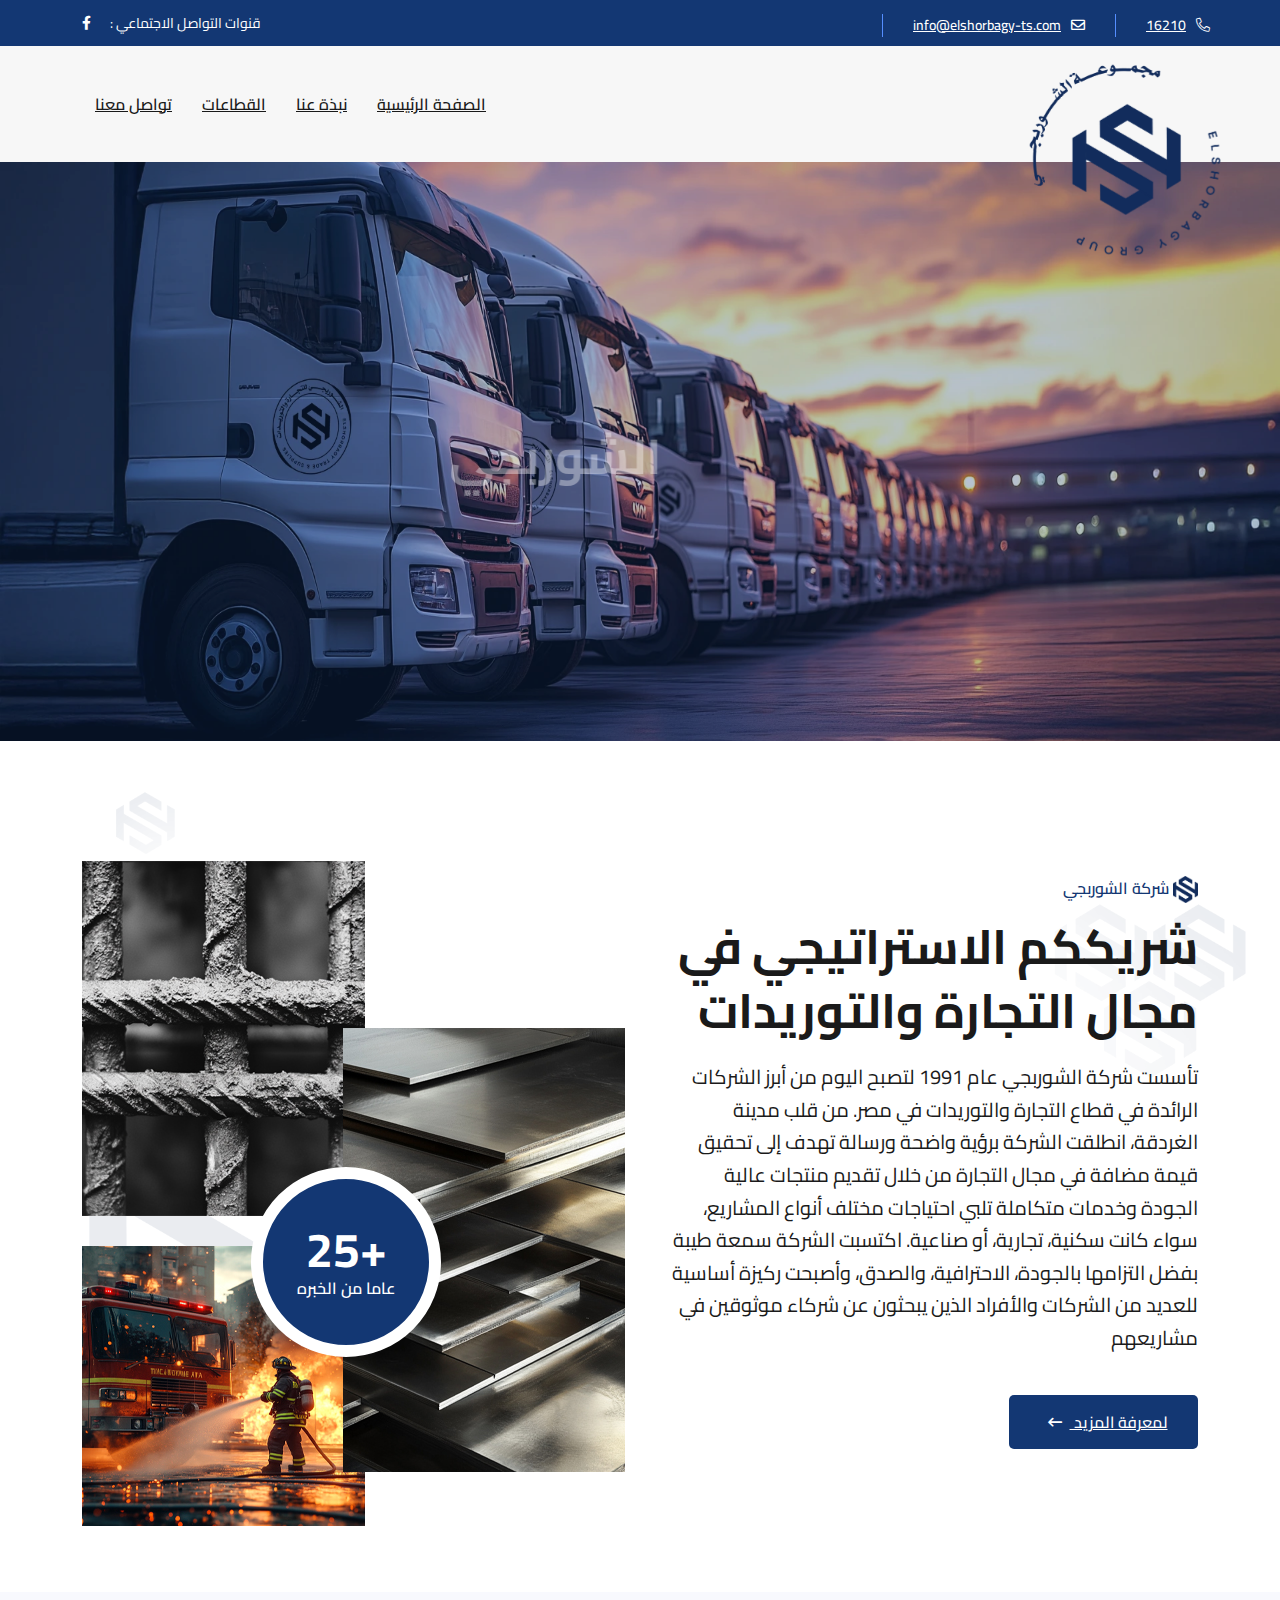
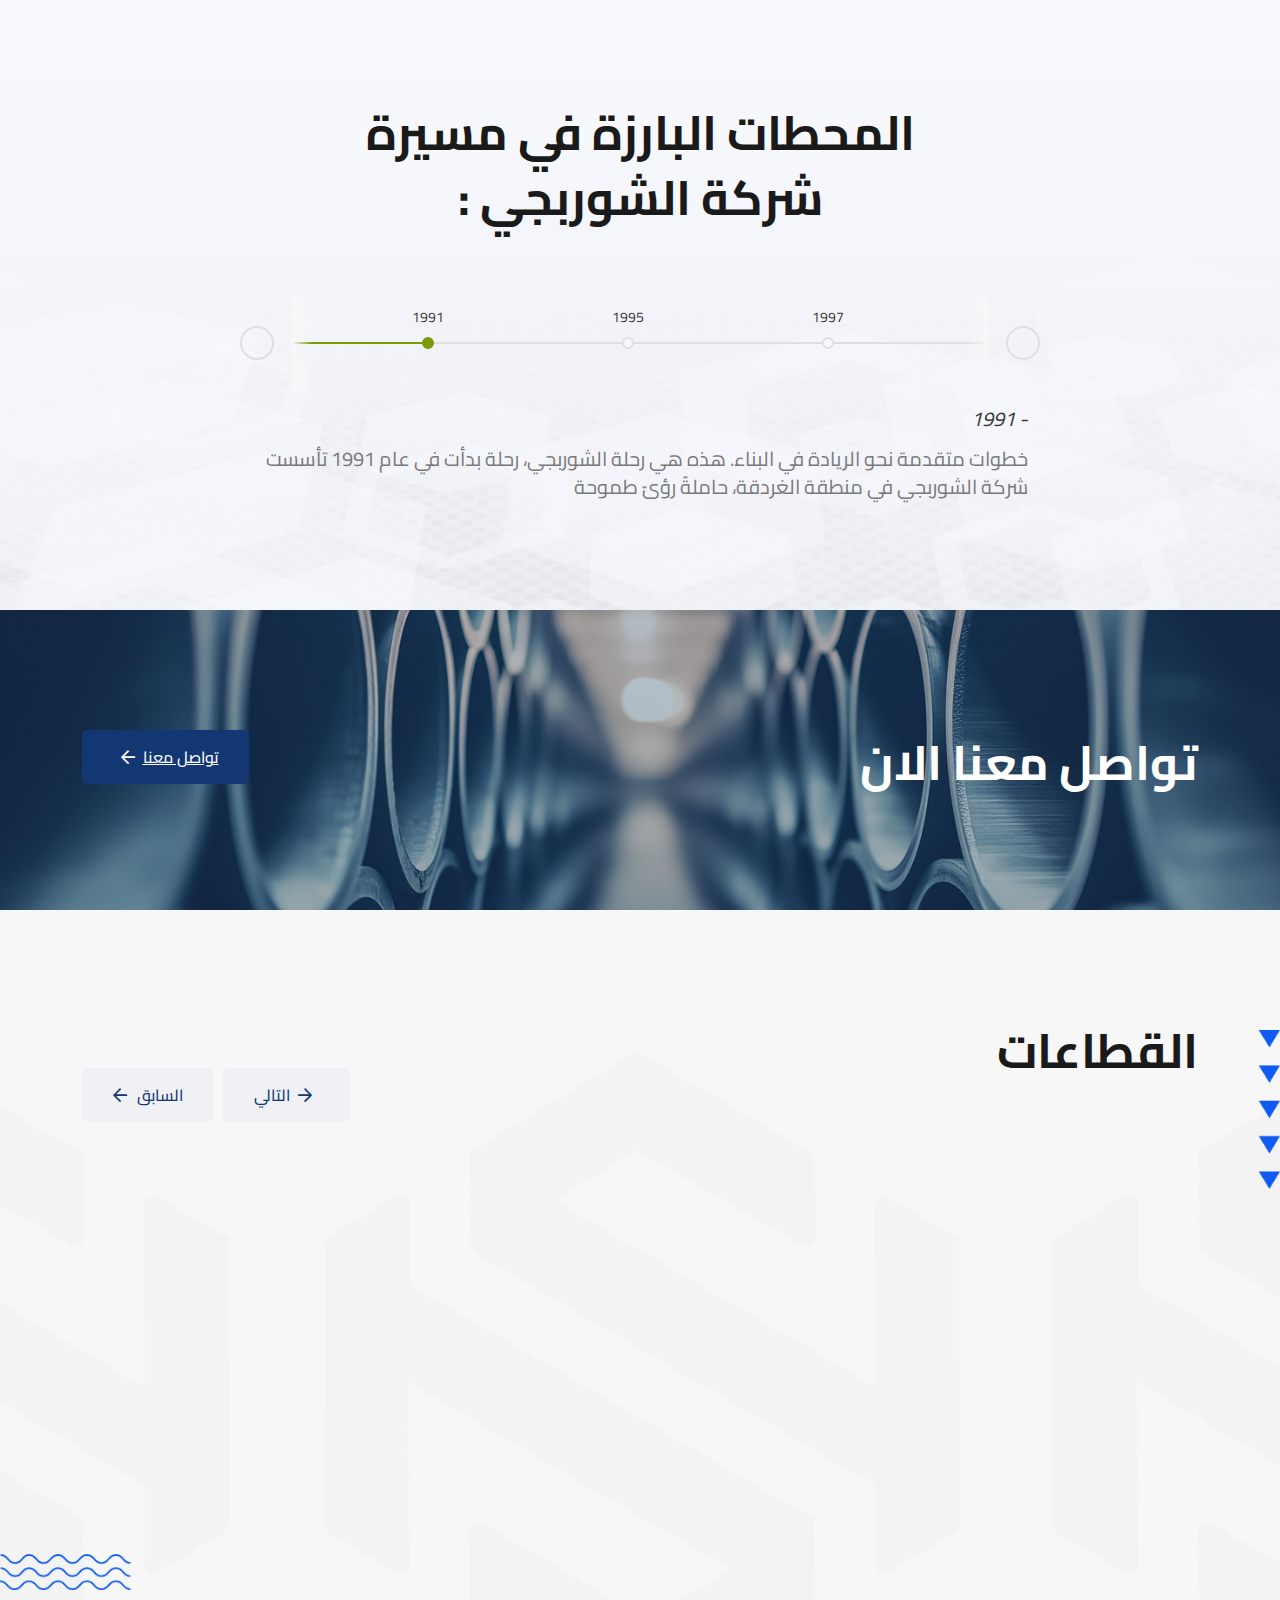
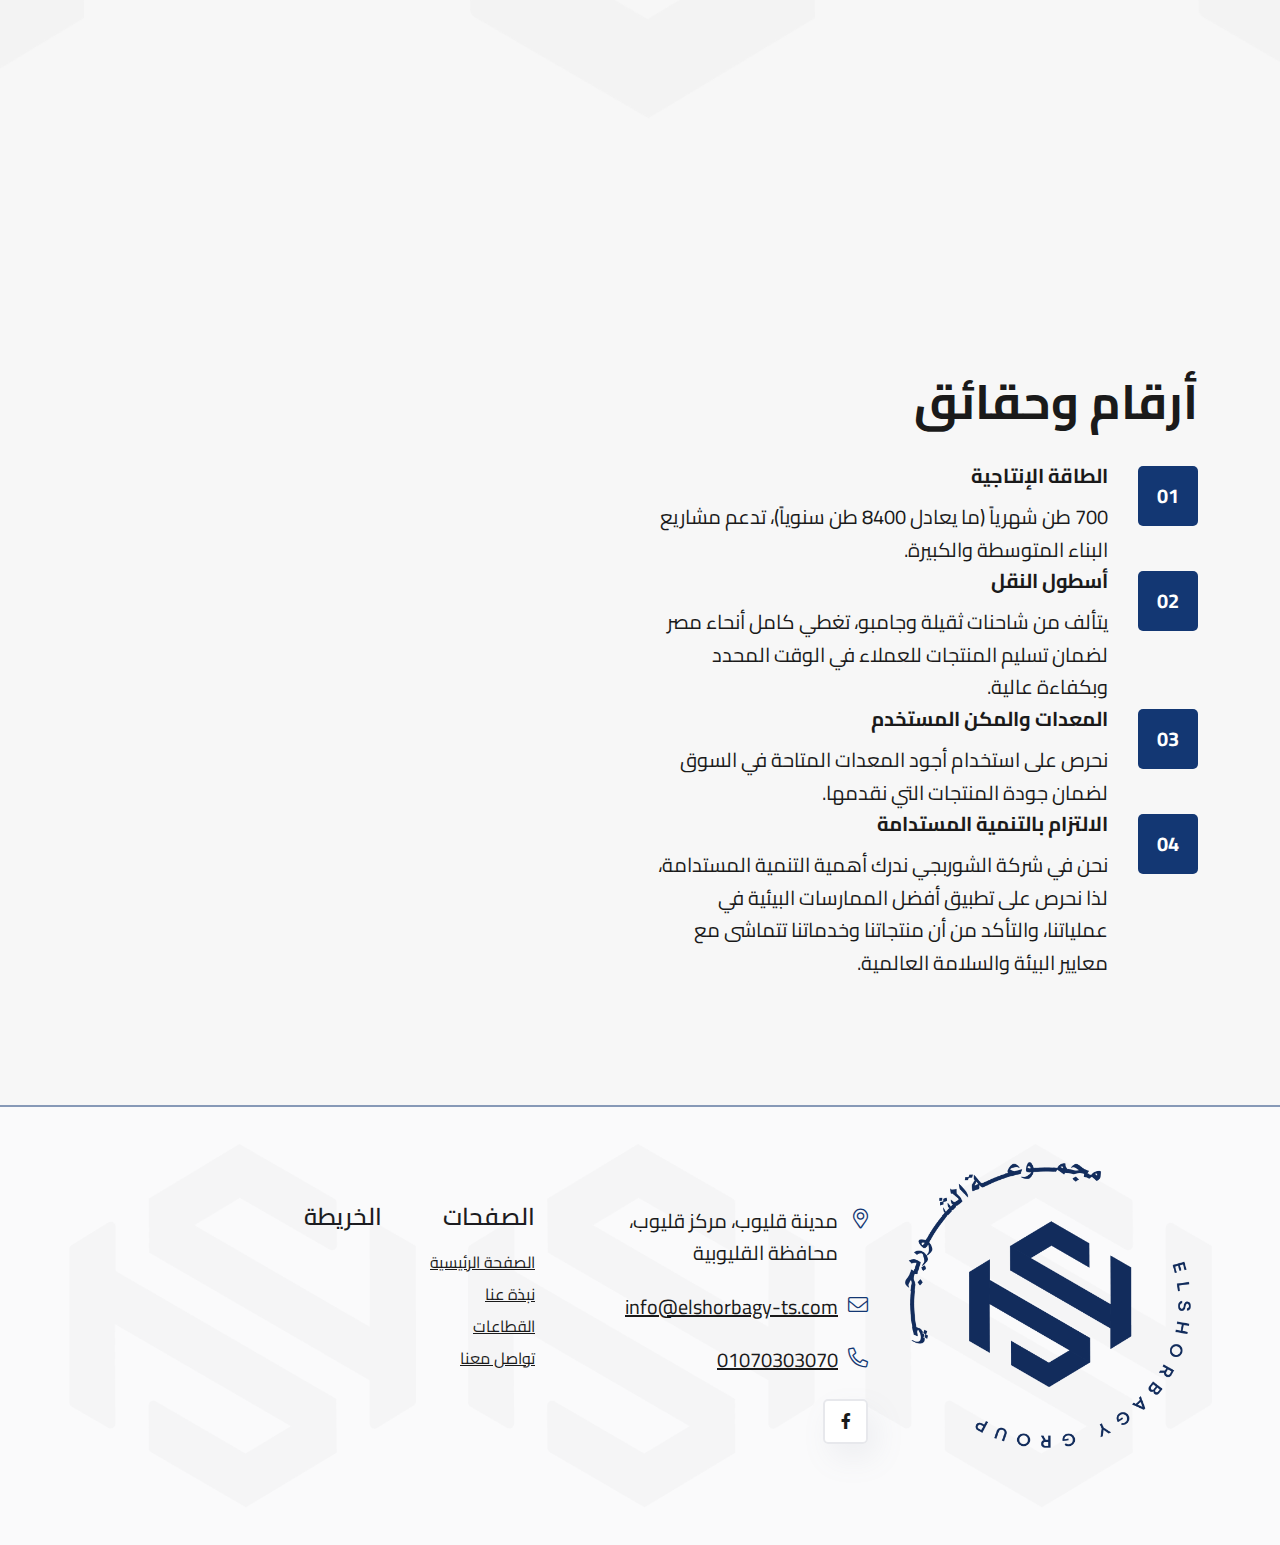
==== commit bfbc60d4: "." ====
--- a/index.html
+++ b/index.html
@@ -1,5 +1,5 @@
 <!DOCTYPE html>
-<html class="no-js" lang="ar" dir="">
+<html class="no-js js" lang="ar" dir="">
   <head>
     <meta charset="utf-8" />
     <meta http-equiv="x-ua-compatible" content="ie=edge" />
@@ -54,6 +54,9 @@
     <link rel="stylesheet" href="assets/css/slick.min.css" />
     <!-- Theme Custom CSS -->
     <link rel="stylesheet" href="assets/css/style.css" />
+
+    <link rel="stylesheet" href="assets/css/timeline/style.css">
+
   </head>
 
   <body>
@@ -520,24 +523,23 @@
       </div>
     </section>
 
-    <section
+    <!-- <section
       class="space-top space-extra-bottom"
       data-bg-src="assets/img/bg/process-bg-1-1.jpg"
       id="processv1"
     >
-      <div class="container-xxl wow fadeInUp" data-wow-delay="0.2s">
+      <div class="container wow fadeInUp" data-wow-delay="0.2s">
         <div class="row justify-content-center text-center">
           <div class="col-xl-6">
             <div class="title-area">
-              <!-- <span class="sec-subtitle">Great Team Members</span> -->
               <h2 class="sec-title h1 rtl">
                 المحطات البارزة في مسيرة شركة الشوربجي :
               </h2>
             </div>
           </div>
         </div>
-        <div class="row flex-row-reverse justify-content-between">
-          <div class="col-sm-6 col-lg-2 process-style1">
+        <div class="row  flex-row-reverse justify-content-between">
+          <div class="col-sm-6 col-lg-3 process-style1 flex-grow-1">
             <div class="process-icon">
               <img
                 src="assets/img/Home/about-icon.png"
@@ -547,14 +549,16 @@
               />
               <span class="process-number">01</span>
             </div>
-            <h3 class="process-title h5">1995</h3>
+            <h3 class="process-title h5">1991</h3>
             <p class="process-text">
-              تم افتتاح فرع جديد في مدينة شرم الشيخ، حيث شهدت الشركة توسعًا في
-              نطاق المنتجات والخدمات لتشمل مستلزمات الأعمال الصحية وأدوات
-              الحدادة والدهانات.
+              خطوات متقدمة نحو الريادة في البناء. هذه هي رحلة الشوربجي، رحلة بدأت في عام 1991
+
+تأسست شركة الشوربجي في منطقة الغردقة، حاملةً رؤىً طموحة
+
+
             </p>
           </div>
-          <div class="col-sm-6 col-lg-2 process-style1">
+          <div class="col-sm-6 col-lg-3 process-style1 flex-grow-1">
             <div class="process-arrow">
               <img src="assets/img/icon/process-arrow-1-1.png" alt="arrow" />
             </div>
@@ -567,13 +571,14 @@
               />
               <span class="process-number">02</span>
             </div>
-            <h3 class="process-title h5">1997</h3>
+            <h3 class="process-title h5">1995</h3>
             <p class="process-text">
-              تأسس فرع القاهرة بهدف دعم النمو المستمر وتوسيع نطاق العمل وتعزيز
-              القدرة التشغيلية للشركة.
+              تم افتتاح فرع جديد في مدينة شرم الشيخ، حيث شهدت الشركة توسعًا في
+              نطاق المنتجات والخدمات لتشمل مستلزمات الأعمال الصحية وأدوات
+              الحدادة والدهانات.
             </p>
           </div>
-          <div class="col-sm-6 col-lg-2 process-style1">
+          <div class="col-sm-6 col-lg-3 process-style1 flex-grow-1" >
             <div class="process-arrow">
               <img src="assets/img/icon/process-arrow-1-1.png" alt="arrow" />
             </div>
@@ -586,17 +591,16 @@
               />
               <span class="process-number">03</span>
             </div>
-            <h3 class="process-title h5">2002</h3>
+            <h3 class="process-title h5">1997</h3>
             <p class="process-text">
-              تم افتتاح فرع في مدينة القصير، مع تطوير أسطول النقل لضمان تلبية
-              احتياجات العملاء في مختلف أنحاء البلاد بكفاءة وسرعة
+              تأسس فرع القاهرة بهدف دعم النمو المستمر وتوسيع نطاق العمل وتعزيز
+              القدرة التشغيلية للشركة.
             </p>
           </div>
-          <div class="col-sm-6 col-lg-2 process-style1">
+          <div class="col-sm-6 col-lg-3 process-style1 flex-grow-1">
             <div class="process-arrow">
               <img src="assets/img/icon/process-arrow-1-1.png" alt="arrow" />
             </div>
-
             <div class="process-icon">
               <img
                 src="assets/img/Home/about-icon.png"
@@ -606,17 +610,18 @@
               />
               <span class="process-number">04</span>
             </div>
-            <h3 class="process-title h5">2011</h3>
+            <h3 class="process-title h5">2002</h3>
             <p class="process-text">
-              شهدت الشركة عملية إعادة هيكلة شاملة، وتوسع نطاق الخدمات ليشمل
-              مجالات جديدة مثل الأمن الصناعي، بالإضافة إلى توفير الأدوات اليدوية
-              والكهربائية.
+              تم افتتاح فرع في مدينة القصير، مع تطوير أسطول النقل لضمان تلبية
+              احتياجات العملاء في مختلف أنحاء البلاد بكفاءة وسرعة
             </p>
-          </div>
-          <div class="col-sm-6 col-lg-2 process-style1">
-            <div class="process-arrow">
-              <img src="assets/img/icon/process-arrow-1-1.png" alt="arrow" />
-            </div>
+            <div class="process-arrow left">
+              <img src="assets/img/icon/Arrow-01.png" alt="arrow" />
+            </div>
+          </div>
+
+          <div class="col-sm-6 col-lg-3 process-style1 flex-grow-1">
+   
 
             <div class="process-icon">
               <img
@@ -634,8 +639,192 @@
               احتياجات العملاء وترتقي بتجربة الخدمات المقدمة.
             </p>
           </div>
+          <div class="col-sm-6 col-lg-3 process-style1 flex-grow-1">
+            <div class="process-arrow">
+              <img src="assets/img/icon/process-arrow-1-1.png" alt="arrow" />
+            </div>
+
+            <div class="process-icon">
+              <img
+                src="assets/img/Home/about-icon.png"
+                width="55px"
+                height="55px"
+                alt="icon"
+              />
+              <span class="process-number">06</span>
+            </div>
+            <h3 class="process-title h5">2019</h3>
+            <p class="process-text">
+              توالت افتتاح الفروع لتغطي مختلف المحافظات. ففي عام 2019، تم افتتاح فرع مرسى مطروح ليكون خطوة هامة نحو خدمة عملائنا في المناطق الساحلية
+            </p>
+          </div>
+          <div class="col-sm-6 col-lg-3 process-style1 flex-grow-1">
+            <div class="process-arrow">
+              <img src="assets/img/icon/process-arrow-1-1.png" alt="arrow" />
+            </div>
+
+            <div class="process-icon">
+              <img
+                src="assets/img/Home/about-icon.png"
+                width="55px"
+                height="55px"
+                alt="icon"
+              />
+              <span class="process-number">07</span>
+            </div>
+            <h3 class="process-title h5">2021</h3>
+            <p class="process-text">
+              في عام 2021، افتتحنا فرع الساحل الشمالي لتعزيز تواجدنا في واحدة من أهم الوجهات السياحية في مصر
+
+
+            </p>
+          </div>
+          <div class="col-sm-6 col-lg-3 process-style1 flex-grow-1">
+            <div class="process-arrow">
+              <img src="assets/img/icon/process-arrow-1-1.png" alt="arrow" />
+            </div>
+
+            <div class="process-icon">
+              <img
+                src="assets/img/Home/about-icon.png"
+                width="55px"
+                height="55px"
+                alt="icon"
+              />
+              <span class="process-number">08</span>
+            </div>
+            <h3 class="process-title h5">2023</h3>
+            <p class="process-text">
+
+              وأخيرًا، في عام 2023، أضفنا فرع أسوان إلى شبكتنا، لنقترب أكثر من عملائنا في صعيد مصر
+
+
+            </p>
+          </div>
         </div>
       </div>
+    </section> -->
+    <section class="cd-h-timeline js-cd-h-timeline  space-top space-extra-bottom"  data-bg-src="assets/img/bg/process-bg-1-1.jpg"
+    id="processv1">
+      <div class="row justify-content-center text-center">
+        <div class="col-xl-6">
+          <div class="title-area">
+            <h2 class="sec-title h1 rtl">
+              المحطات البارزة في مسيرة شركة الشوربجي :
+            </h2>
+          </div>
+        </div>
+      </div>
+      <div class="cd-h-timeline__container container">
+        <div class="cd-h-timeline__dates">
+          <div class="cd-h-timeline__line">
+            <ol>
+              <li><a href="#0" data-date="16/01/2014" class="cd-h-timeline__date cd-h-timeline__date--selected">1991</a></li>
+              <li><a href="#0" data-date="28/02/2014" class="cd-h-timeline__date">1995</a></li>
+              <li><a href="#0" data-date="20/04/2014" class="cd-h-timeline__date">1997</a></li>
+              <li><a href="#0" data-date="20/05/2014" class="cd-h-timeline__date">2002</a></li>
+              <li><a href="#0" data-date="09/07/2014" class="cd-h-timeline__date">2014</a></li>
+              <li><a href="#0" data-date="30/08/2014" class="cd-h-timeline__date">2019</a></li>
+              <li><a href="#0" data-date="15/09/2014" class="cd-h-timeline__date">2021</a></li>
+              <li><a href="#0" data-date="01/11/2014" class="cd-h-timeline__date">2023</a></li>
+            </ol>
+  
+            <span class="cd-h-timeline__filling-line" aria-hidden="true"></span>
+          </div> <!-- .cd-h-timeline__line -->
+        </div> <!-- .cd-h-timeline__dates -->
+          
+        <ul>
+          <li><a href="#0" class="text-replace cd-h-timeline__navigation cd-h-timeline__navigation--prev cd-h-timeline__navigation--inactive">Prev</a></li>
+          <li><a href="#0" class="text-replace cd-h-timeline__navigation cd-h-timeline__navigation--next">Next</a></li>
+        </ul>
+      </div> <!-- .cd-h-timeline__container -->
+
+      <div class="cd-h-timeline__events rtl ar">
+        <ol>
+          <li class="cd-h-timeline__event cd-h-timeline__event--selected text-component">
+            <div class="cd-h-timeline__event-content container">
+              <em class="cd-h-timeline__event-date">1991</em>
+              <p class="cd-h-timeline__event-description color-contrast-medium"> 
+                خطوات متقدمة نحو الريادة في البناء. هذه هي رحلة الشوربجي، رحلة بدأت في عام 1991 تأسست شركة الشوربجي في منطقة الغردقة، حاملةً رؤىً طموحة
+
+              </p>
+            </div>
+          </li>
+  
+          <li class="cd-h-timeline__event text-component">
+            <div class="cd-h-timeline__event-content container">
+              <em class="cd-h-timeline__event-date">1995</em>
+              <p class="cd-h-timeline__event-description color-contrast-medium">
+                تم افتتاح فرع جديد في مدينة شرم الشيخ، حيث شهدت الشركة توسعًا في
+                نطاق المنتجات والخدمات لتشمل مستلزمات الأعمال الصحية وأدوات
+                الحدادة والدهانات.
+              </p>
+            </div>
+          </li>
+  
+          <li class="cd-h-timeline__event text-component">
+            <div class="cd-h-timeline__event-content container">
+              <em class="cd-h-timeline__event-date">1997</em>
+              <p class="cd-h-timeline__event-description color-contrast-medium">
+                تأسس فرع القاهرة بهدف دعم النمو المستمر وتوسيع نطاق العمل وتعزيز
+                القدرة التشغيلية للشركة
+              </p>
+            </div>
+          </li>
+  
+          <li class="cd-h-timeline__event text-component">
+            <div class="cd-h-timeline__event-content container">
+              <em class="cd-h-timeline__event-date">2002</em>
+              <p class="cd-h-timeline__event-description color-contrast-medium">
+                تم افتتاح فرع في مدينة القصير، مع تطوير أسطول النقل لضمان تلبية
+                احتياجات العملاء في مختلف أنحاء البلاد بكفاءة وسرعة
+              </p>
+            </div>
+          </li>
+
+          <li class="cd-h-timeline__event text-component">
+            <div class="cd-h-timeline__event-content container">
+              <em class="cd-h-timeline__event-date">2014 </em>
+              <p class="cd-h-timeline__event-description color-contrast-medium">
+                تم افتتاح فرع جديد في قنا، وبداية استثمارات استراتيجية في مجال الاستيراد، لتوفير منتجات عالية الجودة بأسعار تنافسية، تلبي احتياجات العملاء وترتقي بتجربة الخدمات المقدمة.
+
+
+              </p>
+            </div>
+          </li>
+  
+          <li class="cd-h-timeline__event text-component">
+            <div class="cd-h-timeline__event-content container">
+              <em class="cd-h-timeline__event-date">2019 </em>
+            <p class="cd-h-timeline__event-description color-contrast-medium">
+              توالت افتتاح الفروع لتغطي مختلف المحافظات. ففي عام 2019، تم
+              افتتاح فرع مرسى مطروح ليكون خطوة هامة نحو خدمة عملائنا في
+              المناطق الساحلية
+            </p>
+            </div>
+          </li>
+  
+          <li class="cd-h-timeline__event text-component">
+            <div class="cd-h-timeline__event-content container">
+              <em class="cd-h-timeline__event-date">2021 </em>
+              <p class="cd-h-timeline__event-description color-contrast-medium">
+                في عام 2021، افتتحنا فرع الساحل الشمالي لتعزيز تواجدنا في واحدة
+                من أهم الوجهات السياحية في مصر
+              </p>
+            </div>
+          </li>
+  
+          <li class="cd-h-timeline__event text-component">
+            <div class="cd-h-timeline__event-content container">
+              <em class="cd-h-timeline__event-date">2023 </em>
+            <p class="cd-h-timeline__event-description color-contrast-medium">
+              وأخيرًا، في عام 2023، أضفنا فرع أسوان إلى شبكتنا، لنقترب أكثر من
+              عملائنا في صعيد مصر
+            </p>
+            </div>
+          </li>
+        </ol>
+      </div> <!-- .cd-h-timeline__events -->
     </section>
 
     <!--==============================
@@ -1205,5 +1394,9 @@
     <script src="assets/js/isotope.pkgd.min.js"></script>
     <!-- Main Js File -->
     <script src="assets/js/main.js"></script>
+
+    <script src="assets/js/timeline/util.js"></script> <!-- util functions included in the CodyHouse framework -->
+    <script src="assets/js/timeline/swipe-content.js"></script> <!-- A Vanilla JavaScript plugin to detect touch interactions -->
+    <script src="assets/js/timeline/main.js"></script>
   </body>
 </html>
--- a/assets/css/style.css
+++ b/assets/css/style.css
@@ -3857,9 +3857,9 @@
 @media(min-width:992px){
   .header-layout3 .header-logo{
     position: absolute;
-    top:-25px;
+    top:14px;
     right:0;
-    max-width:300px;
+    max-width:200px;
   }
 }
 
@@ -9776,6 +9776,13 @@
   right: -53px;
   top: 0;
   transform: scale(-1);
+}
+.process-style1 .process-arrow.left{
+  transform:rotate(0) !important;
+  left:-53px;
+  top:53px;
+  right:auto;
+
 }
 .process-style1:nth-child(even) {
   margin-top: 60px;
--- a/assets/css/timeline/style.css
+++ b/assets/css/timeline/style.css
@@ -0,0 +1,3470 @@
+@import url("https://fonts.googleapis.com/css?family=Playfair+Display:700,900|Fira+Sans:400,400italic");
+*,
+*::after,
+*::before {
+  box-sizing: inherit;
+}
+* {
+  font: inherit;
+}
+html,
+body,
+div,
+span,
+applet,
+object,
+iframe,
+h1,
+h2,
+h3,
+h4,
+h5,
+h6,
+p,
+blockquote,
+pre,
+a,
+abbr,
+acronym,
+address,
+big,
+cite,
+code,
+del,
+dfn,
+em,
+img,
+ins,
+kbd,
+q,
+s,
+samp,
+small,
+strike,
+strong,
+sub,
+sup,
+tt,
+var,
+b,
+u,
+i,
+center,
+dl,
+dt,
+dd,
+ol,
+ul,
+li,
+fieldset,
+form,
+label,
+legend,
+table,
+caption,
+tbody,
+tfoot,
+thead,
+tr,
+th,
+td,
+article,
+aside,
+canvas,
+details,
+embed,
+figure,
+figcaption,
+footer,
+header,
+hgroup,
+menu,
+nav,
+output,
+ruby,
+section,
+summary,
+time,
+mark,
+audio,
+video,
+hr {
+  margin: 0;
+  padding: 0;
+  border: 0;
+}
+html {
+  box-sizing: border-box;
+}
+body {
+  background-color: hsl(0, 0%, 100%);
+  background-color: var(--color-bg, white);
+}
+article,
+aside,
+details,
+figcaption,
+figure,
+footer,
+header,
+hgroup,
+menu,
+nav,
+section,
+main,
+form legend {
+  display: block;
+}
+ol,
+ul {
+  list-style: none;
+}
+blockquote,
+q {
+  quotes: none;
+}
+button,
+input,
+textarea,
+select {
+  margin: 0;
+}
+.btn,
+.form-control,
+.link,
+.reset {
+  background-color: transparent;
+  padding: 0;
+  border: 0;
+  border-radius: 0;
+  color: inherit;
+  line-height: inherit;
+  -webkit-appearance: none;
+  -moz-appearance: none;
+  appearance: none;
+}
+select.form-control::-ms-expand {
+  display: none;
+}
+textarea {
+  resize: vertical;
+  overflow: auto;
+  vertical-align: top;
+}
+input::-ms-clear {
+  display: none;
+}
+table {
+  border-collapse: collapse;
+  border-spacing: 0;
+}
+img,
+video,
+svg {
+  max-width: 100%;
+}
+[data-theme] {
+  background-color: hsl(0, 0%, 100%);
+  background-color: var(--color-bg, #fff);
+  color: hsl(240, 4%, 20%);
+  color: var(--color-contrast-high, #313135);
+}
+:root {
+  --space-unit: 1em;
+  --space-xxxxs: calc(0.125 * var(--space-unit));
+  --space-xxxs: calc(0.25 * var(--space-unit));
+  --space-xxs: calc(0.375 * var(--space-unit));
+  --space-xs: calc(0.5 * var(--space-unit));
+  --space-sm: calc(0.75 * var(--space-unit));
+  --space-md: calc(1.25 * var(--space-unit));
+  --space-lg: calc(2 * var(--space-unit));
+  --space-xl: calc(3.25 * var(--space-unit));
+  --space-xxl: calc(5.25 * var(--space-unit));
+  --space-xxxl: calc(8.5 * var(--space-unit));
+  --space-xxxxl: calc(13.75 * var(--space-unit));
+  --component-padding: var(--space-md);
+}
+:root {
+  --max-width-xxs: 32rem;
+  --max-width-xs: 38rem;
+  --max-width-sm: 48rem;
+  --max-width-md: 64rem;
+  --max-width-lg: 80rem;
+  --max-width-xl: 90rem;
+  --max-width-xxl: 120rem;
+}
+.container {
+  width: calc(100% - 1.25em);
+  width: calc(100% - 2 * var(--component-padding));
+  margin-left: auto;
+  margin-right: auto;
+}
+.max-width-xxs {
+  max-width: 32rem;
+  max-width: var(--max-width-xxs);
+}
+.max-width-xs {
+  max-width: 38rem;
+  max-width: var(--max-width-xs);
+}
+.max-width-sm {
+  max-width: 48rem;
+  max-width: var(--max-width-sm);
+}
+.max-width-md {
+  max-width: 64rem;
+  max-width: var(--max-width-md);
+}
+.max-width-lg {
+  max-width: 80rem;
+  max-width: var(--max-width-lg);
+}
+.max-width-xl {
+  max-width: 90rem;
+  max-width: var(--max-width-xl);
+}
+.max-width-xxl {
+  max-width: 120rem;
+  max-width: var(--max-width-xxl);
+}
+.max-width-adaptive-sm {
+  max-width: 38rem;
+  max-width: var(--max-width-xs);
+}
+@media (min-width: 64rem) {
+  .max-width-adaptive-sm {
+    max-width: 48rem;
+    max-width: var(--max-width-sm);
+  }
+}
+.max-width-adaptive-md {
+  max-width: 38rem;
+  max-width: var(--max-width-xs);
+}
+@media (min-width: 64rem) {
+  .max-width-adaptive-md {
+    max-width: 64rem;
+    max-width: var(--max-width-md);
+  }
+}
+.max-width-adaptive,
+.max-width-adaptive-lg {
+  max-width: 38rem;
+  max-width: var(--max-width-xs);
+}
+@media (min-width: 64rem) {
+  .max-width-adaptive,
+  .max-width-adaptive-lg {
+    max-width: 64rem;
+    max-width: var(--max-width-md);
+  }
+}
+@media (min-width: 90rem) {
+  .max-width-adaptive,
+  .max-width-adaptive-lg {
+    max-width: 80rem;
+    max-width: var(--max-width-lg);
+  }
+}
+.max-width-adaptive-xl {
+  max-width: 38rem;
+  max-width: var(--max-width-xs);
+}
+@media (min-width: 64rem) {
+  .max-width-adaptive-xl {
+    max-width: 64rem;
+    max-width: var(--max-width-md);
+  }
+}
+@media (min-width: 90rem) {
+  .max-width-adaptive-xl {
+    max-width: 90rem;
+    max-width: var(--max-width-xl);
+  }
+}
+.grid {
+  --grid-gap: 0px;
+  display: -ms-flexbox;
+  display: flex;
+  -ms-flex-wrap: wrap;
+  flex-wrap: wrap;
+}
+.grid > * {
+  -ms-flex-preferred-size: 100%;
+  flex-basis: 100%;
+}
+[class*="grid-gap"] {
+  margin-bottom: 1em * -1;
+  margin-bottom: calc(var(--grid-gap, 1em) * -1);
+  margin-right: 1em * -1;
+  margin-right: calc(var(--grid-gap, 1em) * -1);
+}
+[class*="grid-gap"] > * {
+  margin-bottom: 1em;
+  margin-bottom: var(--grid-gap, 1em);
+  margin-right: 1em;
+  margin-right: var(--grid-gap, 1em);
+}
+.grid-gap-xxxxs {
+  --grid-gap: var(--space-xxxxs);
+}
+.grid-gap-xxxs {
+  --grid-gap: var(--space-xxxs);
+}
+.grid-gap-xxs {
+  --grid-gap: var(--space-xxs);
+}
+.grid-gap-xs {
+  --grid-gap: var(--space-xs);
+}
+.grid-gap-sm {
+  --grid-gap: var(--space-sm);
+}
+.grid-gap-md {
+  --grid-gap: var(--space-md);
+}
+.grid-gap-lg {
+  --grid-gap: var(--space-lg);
+}
+.grid-gap-xl {
+  --grid-gap: var(--space-xl);
+}
+.grid-gap-xxl {
+  --grid-gap: var(--space-xxl);
+}
+.grid-gap-xxxl {
+  --grid-gap: var(--space-xxxl);
+}
+.grid-gap-xxxxl {
+  --grid-gap: var(--space-xxxxl);
+}
+.col {
+  -ms-flex-positive: 1;
+  flex-grow: 1;
+  -ms-flex-preferred-size: 0;
+  flex-basis: 0;
+  max-width: 100%;
+}
+.col-1 {
+  -ms-flex-preferred-size: calc(8.33% - 0.01px - 1em);
+  -ms-flex-preferred-size: calc(8.33% - 0.01px - var(--grid-gap, 1em));
+  flex-basis: calc(8.33% - 0.01px - 1em);
+  flex-basis: calc(8.33% - 0.01px - var(--grid-gap, 1em));
+  max-width: calc(8.33% - 0.01px - 1em);
+  max-width: calc(8.33% - 0.01px - var(--grid-gap, 1em));
+}
+.col-2 {
+  -ms-flex-preferred-size: calc(16.66% - 0.01px - 1em);
+  -ms-flex-preferred-size: calc(16.66% - 0.01px - var(--grid-gap, 1em));
+  flex-basis: calc(16.66% - 0.01px - 1em);
+  flex-basis: calc(16.66% - 0.01px - var(--grid-gap, 1em));
+  max-width: calc(16.66% - 0.01px - 1em);
+  max-width: calc(16.66% - 0.01px - var(--grid-gap, 1em));
+}
+.col-3 {
+  -ms-flex-preferred-size: calc(25% - 0.01px - 1em);
+  -ms-flex-preferred-size: calc(25% - 0.01px - var(--grid-gap, 1em));
+  flex-basis: calc(25% - 0.01px - 1em);
+  flex-basis: calc(25% - 0.01px - var(--grid-gap, 1em));
+  max-width: calc(25% - 0.01px - 1em);
+  max-width: calc(25% - 0.01px - var(--grid-gap, 1em));
+}
+.col-4 {
+  -ms-flex-preferred-size: calc(33.33% - 0.01px - 1em);
+  -ms-flex-preferred-size: calc(33.33% - 0.01px - var(--grid-gap, 1em));
+  flex-basis: calc(33.33% - 0.01px - 1em);
+  flex-basis: calc(33.33% - 0.01px - var(--grid-gap, 1em));
+  max-width: calc(33.33% - 0.01px - 1em);
+  max-width: calc(33.33% - 0.01px - var(--grid-gap, 1em));
+}
+.col-5 {
+  -ms-flex-preferred-size: calc(41.66% - 0.01px - 1em);
+  -ms-flex-preferred-size: calc(41.66% - 0.01px - var(--grid-gap, 1em));
+  flex-basis: calc(41.66% - 0.01px - 1em);
+  flex-basis: calc(41.66% - 0.01px - var(--grid-gap, 1em));
+  max-width: calc(41.66% - 0.01px - 1em);
+  max-width: calc(41.66% - 0.01px - var(--grid-gap, 1em));
+}
+.col-6 {
+  -ms-flex-preferred-size: calc(50% - 0.01px - 1em);
+  -ms-flex-preferred-size: calc(50% - 0.01px - var(--grid-gap, 1em));
+  flex-basis: calc(50% - 0.01px - 1em);
+  flex-basis: calc(50% - 0.01px - var(--grid-gap, 1em));
+  max-width: calc(50% - 0.01px - 1em);
+  max-width: calc(50% - 0.01px - var(--grid-gap, 1em));
+}
+.col-7 {
+  -ms-flex-preferred-size: calc(58.33% - 0.01px - 1em);
+  -ms-flex-preferred-size: calc(58.33% - 0.01px - var(--grid-gap, 1em));
+  flex-basis: calc(58.33% - 0.01px - 1em);
+  flex-basis: calc(58.33% - 0.01px - var(--grid-gap, 1em));
+  max-width: calc(58.33% - 0.01px - 1em);
+  max-width: calc(58.33% - 0.01px - var(--grid-gap, 1em));
+}
+.col-8 {
+  -ms-flex-preferred-size: calc(66.66% - 0.01px - 1em);
+  -ms-flex-preferred-size: calc(66.66% - 0.01px - var(--grid-gap, 1em));
+  flex-basis: calc(66.66% - 0.01px - 1em);
+  flex-basis: calc(66.66% - 0.01px - var(--grid-gap, 1em));
+  max-width: calc(66.66% - 0.01px - 1em);
+  max-width: calc(66.66% - 0.01px - var(--grid-gap, 1em));
+}
+.col-9 {
+  -ms-flex-preferred-size: calc(75% - 0.01px - 1em);
+  -ms-flex-preferred-size: calc(75% - 0.01px - var(--grid-gap, 1em));
+  flex-basis: calc(75% - 0.01px - 1em);
+  flex-basis: calc(75% - 0.01px - var(--grid-gap, 1em));
+  max-width: calc(75% - 0.01px - 1em);
+  max-width: calc(75% - 0.01px - var(--grid-gap, 1em));
+}
+.col-10 {
+  -ms-flex-preferred-size: calc(83.33% - 0.01px - 1em);
+  -ms-flex-preferred-size: calc(83.33% - 0.01px - var(--grid-gap, 1em));
+  flex-basis: calc(83.33% - 0.01px - 1em);
+  flex-basis: calc(83.33% - 0.01px - var(--grid-gap, 1em));
+  max-width: calc(83.33% - 0.01px - 1em);
+  max-width: calc(83.33% - 0.01px - var(--grid-gap, 1em));
+}
+.col-11 {
+  -ms-flex-preferred-size: calc(91.66% - 0.01px - 1em);
+  -ms-flex-preferred-size: calc(91.66% - 0.01px - var(--grid-gap, 1em));
+  flex-basis: calc(91.66% - 0.01px - 1em);
+  flex-basis: calc(91.66% - 0.01px - var(--grid-gap, 1em));
+  max-width: calc(91.66% - 0.01px - 1em);
+  max-width: calc(91.66% - 0.01px - var(--grid-gap, 1em));
+}
+.col-12 {
+  -ms-flex-preferred-size: calc(100% - 0.01px - 1em);
+  -ms-flex-preferred-size: calc(100% - 0.01px - var(--grid-gap, 1em));
+  flex-basis: calc(100% - 0.01px - 1em);
+  flex-basis: calc(100% - 0.01px - var(--grid-gap, 1em));
+  max-width: calc(100% - 0.01px - 1em);
+  max-width: calc(100% - 0.01px - var(--grid-gap, 1em));
+}
+@media (min-width: 32rem) {
+  .col\@xs {
+    -ms-flex-positive: 1;
+    flex-grow: 1;
+    -ms-flex-preferred-size: 0;
+    flex-basis: 0;
+    max-width: 100%;
+  }
+  .col-1\@xs {
+    -ms-flex-preferred-size: calc(8.33% - 0.01px - 1em);
+    -ms-flex-preferred-size: calc(8.33% - 0.01px - var(--grid-gap, 1em));
+    flex-basis: calc(8.33% - 0.01px - 1em);
+    flex-basis: calc(8.33% - 0.01px - var(--grid-gap, 1em));
+    max-width: calc(8.33% - 0.01px - 1em);
+    max-width: calc(8.33% - 0.01px - var(--grid-gap, 1em));
+  }
+  .col-2\@xs {
+    -ms-flex-preferred-size: calc(16.66% - 0.01px - 1em);
+    -ms-flex-preferred-size: calc(16.66% - 0.01px - var(--grid-gap, 1em));
+    flex-basis: calc(16.66% - 0.01px - 1em);
+    flex-basis: calc(16.66% - 0.01px - var(--grid-gap, 1em));
+    max-width: calc(16.66% - 0.01px - 1em);
+    max-width: calc(16.66% - 0.01px - var(--grid-gap, 1em));
+  }
+  .col-3\@xs {
+    -ms-flex-preferred-size: calc(25% - 0.01px - 1em);
+    -ms-flex-preferred-size: calc(25% - 0.01px - var(--grid-gap, 1em));
+    flex-basis: calc(25% - 0.01px - 1em);
+    flex-basis: calc(25% - 0.01px - var(--grid-gap, 1em));
+    max-width: calc(25% - 0.01px - 1em);
+    max-width: calc(25% - 0.01px - var(--grid-gap, 1em));
+  }
+  .col-4\@xs {
+    -ms-flex-preferred-size: calc(33.33% - 0.01px - 1em);
+    -ms-flex-preferred-size: calc(33.33% - 0.01px - var(--grid-gap, 1em));
+    flex-basis: calc(33.33% - 0.01px - 1em);
+    flex-basis: calc(33.33% - 0.01px - var(--grid-gap, 1em));
+    max-width: calc(33.33% - 0.01px - 1em);
+    max-width: calc(33.33% - 0.01px - var(--grid-gap, 1em));
+  }
+  .col-5\@xs {
+    -ms-flex-preferred-size: calc(41.66% - 0.01px - 1em);
+    -ms-flex-preferred-size: calc(41.66% - 0.01px - var(--grid-gap, 1em));
+    flex-basis: calc(41.66% - 0.01px - 1em);
+    flex-basis: calc(41.66% - 0.01px - var(--grid-gap, 1em));
+    max-width: calc(41.66% - 0.01px - 1em);
+    max-width: calc(41.66% - 0.01px - var(--grid-gap, 1em));
+  }
+  .col-6\@xs {
+    -ms-flex-preferred-size: calc(50% - 0.01px - 1em);
+    -ms-flex-preferred-size: calc(50% - 0.01px - var(--grid-gap, 1em));
+    flex-basis: calc(50% - 0.01px - 1em);
+    flex-basis: calc(50% - 0.01px - var(--grid-gap, 1em));
+    max-width: calc(50% - 0.01px - 1em);
+    max-width: calc(50% - 0.01px - var(--grid-gap, 1em));
+  }
+  .col-7\@xs {
+    -ms-flex-preferred-size: calc(58.33% - 0.01px - 1em);
+    -ms-flex-preferred-size: calc(58.33% - 0.01px - var(--grid-gap, 1em));
+    flex-basis: calc(58.33% - 0.01px - 1em);
+    flex-basis: calc(58.33% - 0.01px - var(--grid-gap, 1em));
+    max-width: calc(58.33% - 0.01px - 1em);
+    max-width: calc(58.33% - 0.01px - var(--grid-gap, 1em));
+  }
+  .col-8\@xs {
+    -ms-flex-preferred-size: calc(66.66% - 0.01px - 1em);
+    -ms-flex-preferred-size: calc(66.66% - 0.01px - var(--grid-gap, 1em));
+    flex-basis: calc(66.66% - 0.01px - 1em);
+    flex-basis: calc(66.66% - 0.01px - var(--grid-gap, 1em));
+    max-width: calc(66.66% - 0.01px - 1em);
+    max-width: calc(66.66% - 0.01px - var(--grid-gap, 1em));
+  }
+  .col-9\@xs {
+    -ms-flex-preferred-size: calc(75% - 0.01px - 1em);
+    -ms-flex-preferred-size: calc(75% - 0.01px - var(--grid-gap, 1em));
+    flex-basis: calc(75% - 0.01px - 1em);
+    flex-basis: calc(75% - 0.01px - var(--grid-gap, 1em));
+    max-width: calc(75% - 0.01px - 1em);
+    max-width: calc(75% - 0.01px - var(--grid-gap, 1em));
+  }
+  .col-10\@xs {
+    -ms-flex-preferred-size: calc(83.33% - 0.01px - 1em);
+    -ms-flex-preferred-size: calc(83.33% - 0.01px - var(--grid-gap, 1em));
+    flex-basis: calc(83.33% - 0.01px - 1em);
+    flex-basis: calc(83.33% - 0.01px - var(--grid-gap, 1em));
+    max-width: calc(83.33% - 0.01px - 1em);
+    max-width: calc(83.33% - 0.01px - var(--grid-gap, 1em));
+  }
+  .col-11\@xs {
+    -ms-flex-preferred-size: calc(91.66% - 0.01px - 1em);
+    -ms-flex-preferred-size: calc(91.66% - 0.01px - var(--grid-gap, 1em));
+    flex-basis: calc(91.66% - 0.01px - 1em);
+    flex-basis: calc(91.66% - 0.01px - var(--grid-gap, 1em));
+    max-width: calc(91.66% - 0.01px - 1em);
+    max-width: calc(91.66% - 0.01px - var(--grid-gap, 1em));
+  }
+  .col-12\@xs {
+    -ms-flex-preferred-size: calc(100% - 0.01px - 1em);
+    -ms-flex-preferred-size: calc(100% - 0.01px - var(--grid-gap, 1em));
+    flex-basis: calc(100% - 0.01px - 1em);
+    flex-basis: calc(100% - 0.01px - var(--grid-gap, 1em));
+    max-width: calc(100% - 0.01px - 1em);
+    max-width: calc(100% - 0.01px - var(--grid-gap, 1em));
+  }
+}
+@media (min-width: 48rem) {
+  .col\@sm {
+    -ms-flex-positive: 1;
+    flex-grow: 1;
+    -ms-flex-preferred-size: 0;
+    flex-basis: 0;
+    max-width: 100%;
+  }
+  .col-1\@sm {
+    -ms-flex-preferred-size: calc(8.33% - 0.01px - 1em);
+    -ms-flex-preferred-size: calc(8.33% - 0.01px - var(--grid-gap, 1em));
+    flex-basis: calc(8.33% - 0.01px - 1em);
+    flex-basis: calc(8.33% - 0.01px - var(--grid-gap, 1em));
+    max-width: calc(8.33% - 0.01px - 1em);
+    max-width: calc(8.33% - 0.01px - var(--grid-gap, 1em));
+  }
+  .col-2\@sm {
+    -ms-flex-preferred-size: calc(16.66% - 0.01px - 1em);
+    -ms-flex-preferred-size: calc(16.66% - 0.01px - var(--grid-gap, 1em));
+    flex-basis: calc(16.66% - 0.01px - 1em);
+    flex-basis: calc(16.66% - 0.01px - var(--grid-gap, 1em));
+    max-width: calc(16.66% - 0.01px - 1em);
+    max-width: calc(16.66% - 0.01px - var(--grid-gap, 1em));
+  }
+  .col-3\@sm {
+    -ms-flex-preferred-size: calc(25% - 0.01px - 1em);
+    -ms-flex-preferred-size: calc(25% - 0.01px - var(--grid-gap, 1em));
+    flex-basis: calc(25% - 0.01px - 1em);
+    flex-basis: calc(25% - 0.01px - var(--grid-gap, 1em));
+    max-width: calc(25% - 0.01px - 1em);
+    max-width: calc(25% - 0.01px - var(--grid-gap, 1em));
+  }
+  .col-4\@sm {
+    -ms-flex-preferred-size: calc(33.33% - 0.01px - 1em);
+    -ms-flex-preferred-size: calc(33.33% - 0.01px - var(--grid-gap, 1em));
+    flex-basis: calc(33.33% - 0.01px - 1em);
+    flex-basis: calc(33.33% - 0.01px - var(--grid-gap, 1em));
+    max-width: calc(33.33% - 0.01px - 1em);
+    max-width: calc(33.33% - 0.01px - var(--grid-gap, 1em));
+  }
+  .col-5\@sm {
+    -ms-flex-preferred-size: calc(41.66% - 0.01px - 1em);
+    -ms-flex-preferred-size: calc(41.66% - 0.01px - var(--grid-gap, 1em));
+    flex-basis: calc(41.66% - 0.01px - 1em);
+    flex-basis: calc(41.66% - 0.01px - var(--grid-gap, 1em));
+    max-width: calc(41.66% - 0.01px - 1em);
+    max-width: calc(41.66% - 0.01px - var(--grid-gap, 1em));
+  }
+  .col-6\@sm {
+    -ms-flex-preferred-size: calc(50% - 0.01px - 1em);
+    -ms-flex-preferred-size: calc(50% - 0.01px - var(--grid-gap, 1em));
+    flex-basis: calc(50% - 0.01px - 1em);
+    flex-basis: calc(50% - 0.01px - var(--grid-gap, 1em));
+    max-width: calc(50% - 0.01px - 1em);
+    max-width: calc(50% - 0.01px - var(--grid-gap, 1em));
+  }
+  .col-7\@sm {
+    -ms-flex-preferred-size: calc(58.33% - 0.01px - 1em);
+    -ms-flex-preferred-size: calc(58.33% - 0.01px - var(--grid-gap, 1em));
+    flex-basis: calc(58.33% - 0.01px - 1em);
+    flex-basis: calc(58.33% - 0.01px - var(--grid-gap, 1em));
+    max-width: calc(58.33% - 0.01px - 1em);
+    max-width: calc(58.33% - 0.01px - var(--grid-gap, 1em));
+  }
+  .col-8\@sm {
+    -ms-flex-preferred-size: calc(66.66% - 0.01px - 1em);
+    -ms-flex-preferred-size: calc(66.66% - 0.01px - var(--grid-gap, 1em));
+    flex-basis: calc(66.66% - 0.01px - 1em);
+    flex-basis: calc(66.66% - 0.01px - var(--grid-gap, 1em));
+    max-width: calc(66.66% - 0.01px - 1em);
+    max-width: calc(66.66% - 0.01px - var(--grid-gap, 1em));
+  }
+  .col-9\@sm {
+    -ms-flex-preferred-size: calc(75% - 0.01px - 1em);
+    -ms-flex-preferred-size: calc(75% - 0.01px - var(--grid-gap, 1em));
+    flex-basis: calc(75% - 0.01px - 1em);
+    flex-basis: calc(75% - 0.01px - var(--grid-gap, 1em));
+    max-width: calc(75% - 0.01px - 1em);
+    max-width: calc(75% - 0.01px - var(--grid-gap, 1em));
+  }
+  .col-10\@sm {
+    -ms-flex-preferred-size: calc(83.33% - 0.01px - 1em);
+    -ms-flex-preferred-size: calc(83.33% - 0.01px - var(--grid-gap, 1em));
+    flex-basis: calc(83.33% - 0.01px - 1em);
+    flex-basis: calc(83.33% - 0.01px - var(--grid-gap, 1em));
+    max-width: calc(83.33% - 0.01px - 1em);
+    max-width: calc(83.33% - 0.01px - var(--grid-gap, 1em));
+  }
+  .col-11\@sm {
+    -ms-flex-preferred-size: calc(91.66% - 0.01px - 1em);
+    -ms-flex-preferred-size: calc(91.66% - 0.01px - var(--grid-gap, 1em));
+    flex-basis: calc(91.66% - 0.01px - 1em);
+    flex-basis: calc(91.66% - 0.01px - var(--grid-gap, 1em));
+    max-width: calc(91.66% - 0.01px - 1em);
+    max-width: calc(91.66% - 0.01px - var(--grid-gap, 1em));
+  }
+  .col-12\@sm {
+    -ms-flex-preferred-size: calc(100% - 0.01px - 1em);
+    -ms-flex-preferred-size: calc(100% - 0.01px - var(--grid-gap, 1em));
+    flex-basis: calc(100% - 0.01px - 1em);
+    flex-basis: calc(100% - 0.01px - var(--grid-gap, 1em));
+    max-width: calc(100% - 0.01px - 1em);
+    max-width: calc(100% - 0.01px - var(--grid-gap, 1em));
+  }
+}
+@media (min-width: 64rem) {
+  .col\@md {
+    -ms-flex-positive: 1;
+    flex-grow: 1;
+    -ms-flex-preferred-size: 0;
+    flex-basis: 0;
+    max-width: 100%;
+  }
+  .col-1\@md {
+    -ms-flex-preferred-size: calc(8.33% - 0.01px - 1em);
+    -ms-flex-preferred-size: calc(8.33% - 0.01px - var(--grid-gap, 1em));
+    flex-basis: calc(8.33% - 0.01px - 1em);
+    flex-basis: calc(8.33% - 0.01px - var(--grid-gap, 1em));
+    max-width: calc(8.33% - 0.01px - 1em);
+    max-width: calc(8.33% - 0.01px - var(--grid-gap, 1em));
+  }
+  .col-2\@md {
+    -ms-flex-preferred-size: calc(16.66% - 0.01px - 1em);
+    -ms-flex-preferred-size: calc(16.66% - 0.01px - var(--grid-gap, 1em));
+    flex-basis: calc(16.66% - 0.01px - 1em);
+    flex-basis: calc(16.66% - 0.01px - var(--grid-gap, 1em));
+    max-width: calc(16.66% - 0.01px - 1em);
+    max-width: calc(16.66% - 0.01px - var(--grid-gap, 1em));
+  }
+  .col-3\@md {
+    -ms-flex-preferred-size: calc(25% - 0.01px - 1em);
+    -ms-flex-preferred-size: calc(25% - 0.01px - var(--grid-gap, 1em));
+    flex-basis: calc(25% - 0.01px - 1em);
+    flex-basis: calc(25% - 0.01px - var(--grid-gap, 1em));
+    max-width: calc(25% - 0.01px - 1em);
+    max-width: calc(25% - 0.01px - var(--grid-gap, 1em));
+  }
+  .col-4\@md {
+    -ms-flex-preferred-size: calc(33.33% - 0.01px - 1em);
+    -ms-flex-preferred-size: calc(33.33% - 0.01px - var(--grid-gap, 1em));
+    flex-basis: calc(33.33% - 0.01px - 1em);
+    flex-basis: calc(33.33% - 0.01px - var(--grid-gap, 1em));
+    max-width: calc(33.33% - 0.01px - 1em);
+    max-width: calc(33.33% - 0.01px - var(--grid-gap, 1em));
+  }
+  .col-5\@md {
+    -ms-flex-preferred-size: calc(41.66% - 0.01px - 1em);
+    -ms-flex-preferred-size: calc(41.66% - 0.01px - var(--grid-gap, 1em));
+    flex-basis: calc(41.66% - 0.01px - 1em);
+    flex-basis: calc(41.66% - 0.01px - var(--grid-gap, 1em));
+    max-width: calc(41.66% - 0.01px - 1em);
+    max-width: calc(41.66% - 0.01px - var(--grid-gap, 1em));
+  }
+  .col-6\@md {
+    -ms-flex-preferred-size: calc(50% - 0.01px - 1em);
+    -ms-flex-preferred-size: calc(50% - 0.01px - var(--grid-gap, 1em));
+    flex-basis: calc(50% - 0.01px - 1em);
+    flex-basis: calc(50% - 0.01px - var(--grid-gap, 1em));
+    max-width: calc(50% - 0.01px - 1em);
+    max-width: calc(50% - 0.01px - var(--grid-gap, 1em));
+  }
+  .col-7\@md {
+    -ms-flex-preferred-size: calc(58.33% - 0.01px - 1em);
+    -ms-flex-preferred-size: calc(58.33% - 0.01px - var(--grid-gap, 1em));
+    flex-basis: calc(58.33% - 0.01px - 1em);
+    flex-basis: calc(58.33% - 0.01px - var(--grid-gap, 1em));
+    max-width: calc(58.33% - 0.01px - 1em);
+    max-width: calc(58.33% - 0.01px - var(--grid-gap, 1em));
+  }
+  .col-8\@md {
+    -ms-flex-preferred-size: calc(66.66% - 0.01px - 1em);
+    -ms-flex-preferred-size: calc(66.66% - 0.01px - var(--grid-gap, 1em));
+    flex-basis: calc(66.66% - 0.01px - 1em);
+    flex-basis: calc(66.66% - 0.01px - var(--grid-gap, 1em));
+    max-width: calc(66.66% - 0.01px - 1em);
+    max-width: calc(66.66% - 0.01px - var(--grid-gap, 1em));
+  }
+  .col-9\@md {
+    -ms-flex-preferred-size: calc(75% - 0.01px - 1em);
+    -ms-flex-preferred-size: calc(75% - 0.01px - var(--grid-gap, 1em));
+    flex-basis: calc(75% - 0.01px - 1em);
+    flex-basis: calc(75% - 0.01px - var(--grid-gap, 1em));
+    max-width: calc(75% - 0.01px - 1em);
+    max-width: calc(75% - 0.01px - var(--grid-gap, 1em));
+  }
+  .col-10\@md {
+    -ms-flex-preferred-size: calc(83.33% - 0.01px - 1em);
+    -ms-flex-preferred-size: calc(83.33% - 0.01px - var(--grid-gap, 1em));
+    flex-basis: calc(83.33% - 0.01px - 1em);
+    flex-basis: calc(83.33% - 0.01px - var(--grid-gap, 1em));
+    max-width: calc(83.33% - 0.01px - 1em);
+    max-width: calc(83.33% - 0.01px - var(--grid-gap, 1em));
+  }
+  .col-11\@md {
+    -ms-flex-preferred-size: calc(91.66% - 0.01px - 1em);
+    -ms-flex-preferred-size: calc(91.66% - 0.01px - var(--grid-gap, 1em));
+    flex-basis: calc(91.66% - 0.01px - 1em);
+    flex-basis: calc(91.66% - 0.01px - var(--grid-gap, 1em));
+    max-width: calc(91.66% - 0.01px - 1em);
+    max-width: calc(91.66% - 0.01px - var(--grid-gap, 1em));
+  }
+  .col-12\@md {
+    -ms-flex-preferred-size: calc(100% - 0.01px - 1em);
+    -ms-flex-preferred-size: calc(100% - 0.01px - var(--grid-gap, 1em));
+    flex-basis: calc(100% - 0.01px - 1em);
+    flex-basis: calc(100% - 0.01px - var(--grid-gap, 1em));
+    max-width: calc(100% - 0.01px - 1em);
+    max-width: calc(100% - 0.01px - var(--grid-gap, 1em));
+  }
+}
+@media (min-width: 80rem) {
+  .col\@lg {
+    -ms-flex-positive: 1;
+    flex-grow: 1;
+    -ms-flex-preferred-size: 0;
+    flex-basis: 0;
+    max-width: 100%;
+  }
+  .col-1\@lg {
+    -ms-flex-preferred-size: calc(8.33% - 0.01px - 1em);
+    -ms-flex-preferred-size: calc(8.33% - 0.01px - var(--grid-gap, 1em));
+    flex-basis: calc(8.33% - 0.01px - 1em);
+    flex-basis: calc(8.33% - 0.01px - var(--grid-gap, 1em));
+    max-width: calc(8.33% - 0.01px - 1em);
+    max-width: calc(8.33% - 0.01px - var(--grid-gap, 1em));
+  }
+  .col-2\@lg {
+    -ms-flex-preferred-size: calc(16.66% - 0.01px - 1em);
+    -ms-flex-preferred-size: calc(16.66% - 0.01px - var(--grid-gap, 1em));
+    flex-basis: calc(16.66% - 0.01px - 1em);
+    flex-basis: calc(16.66% - 0.01px - var(--grid-gap, 1em));
+    max-width: calc(16.66% - 0.01px - 1em);
+    max-width: calc(16.66% - 0.01px - var(--grid-gap, 1em));
+  }
+  .col-3\@lg {
+    -ms-flex-preferred-size: calc(25% - 0.01px - 1em);
+    -ms-flex-preferred-size: calc(25% - 0.01px - var(--grid-gap, 1em));
+    flex-basis: calc(25% - 0.01px - 1em);
+    flex-basis: calc(25% - 0.01px - var(--grid-gap, 1em));
+    max-width: calc(25% - 0.01px - 1em);
+    max-width: calc(25% - 0.01px - var(--grid-gap, 1em));
+  }
+  .col-4\@lg {
+    -ms-flex-preferred-size: calc(33.33% - 0.01px - 1em);
+    -ms-flex-preferred-size: calc(33.33% - 0.01px - var(--grid-gap, 1em));
+    flex-basis: calc(33.33% - 0.01px - 1em);
+    flex-basis: calc(33.33% - 0.01px - var(--grid-gap, 1em));
+    max-width: calc(33.33% - 0.01px - 1em);
+    max-width: calc(33.33% - 0.01px - var(--grid-gap, 1em));
+  }
+  .col-5\@lg {
+    -ms-flex-preferred-size: calc(41.66% - 0.01px - 1em);
+    -ms-flex-preferred-size: calc(41.66% - 0.01px - var(--grid-gap, 1em));
+    flex-basis: calc(41.66% - 0.01px - 1em);
+    flex-basis: calc(41.66% - 0.01px - var(--grid-gap, 1em));
+    max-width: calc(41.66% - 0.01px - 1em);
+    max-width: calc(41.66% - 0.01px - var(--grid-gap, 1em));
+  }
+  .col-6\@lg {
+    -ms-flex-preferred-size: calc(50% - 0.01px - 1em);
+    -ms-flex-preferred-size: calc(50% - 0.01px - var(--grid-gap, 1em));
+    flex-basis: calc(50% - 0.01px - 1em);
+    flex-basis: calc(50% - 0.01px - var(--grid-gap, 1em));
+    max-width: calc(50% - 0.01px - 1em);
+    max-width: calc(50% - 0.01px - var(--grid-gap, 1em));
+  }
+  .col-7\@lg {
+    -ms-flex-preferred-size: calc(58.33% - 0.01px - 1em);
+    -ms-flex-preferred-size: calc(58.33% - 0.01px - var(--grid-gap, 1em));
+    flex-basis: calc(58.33% - 0.01px - 1em);
+    flex-basis: calc(58.33% - 0.01px - var(--grid-gap, 1em));
+    max-width: calc(58.33% - 0.01px - 1em);
+    max-width: calc(58.33% - 0.01px - var(--grid-gap, 1em));
+  }
+  .col-8\@lg {
+    -ms-flex-preferred-size: calc(66.66% - 0.01px - 1em);
+    -ms-flex-preferred-size: calc(66.66% - 0.01px - var(--grid-gap, 1em));
+    flex-basis: calc(66.66% - 0.01px - 1em);
+    flex-basis: calc(66.66% - 0.01px - var(--grid-gap, 1em));
+    max-width: calc(66.66% - 0.01px - 1em);
+    max-width: calc(66.66% - 0.01px - var(--grid-gap, 1em));
+  }
+  .col-9\@lg {
+    -ms-flex-preferred-size: calc(75% - 0.01px - 1em);
+    -ms-flex-preferred-size: calc(75% - 0.01px - var(--grid-gap, 1em));
+    flex-basis: calc(75% - 0.01px - 1em);
+    flex-basis: calc(75% - 0.01px - var(--grid-gap, 1em));
+    max-width: calc(75% - 0.01px - 1em);
+    max-width: calc(75% - 0.01px - var(--grid-gap, 1em));
+  }
+  .col-10\@lg {
+    -ms-flex-preferred-size: calc(83.33% - 0.01px - 1em);
+    -ms-flex-preferred-size: calc(83.33% - 0.01px - var(--grid-gap, 1em));
+    flex-basis: calc(83.33% - 0.01px - 1em);
+    flex-basis: calc(83.33% - 0.01px - var(--grid-gap, 1em));
+    max-width: calc(83.33% - 0.01px - 1em);
+    max-width: calc(83.33% - 0.01px - var(--grid-gap, 1em));
+  }
+  .col-11\@lg {
+    -ms-flex-preferred-size: calc(91.66% - 0.01px - 1em);
+    -ms-flex-preferred-size: calc(91.66% - 0.01px - var(--grid-gap, 1em));
+    flex-basis: calc(91.66% - 0.01px - 1em);
+    flex-basis: calc(91.66% - 0.01px - var(--grid-gap, 1em));
+    max-width: calc(91.66% - 0.01px - 1em);
+    max-width: calc(91.66% - 0.01px - var(--grid-gap, 1em));
+  }
+  .col-12\@lg {
+    -ms-flex-preferred-size: calc(100% - 0.01px - 1em);
+    -ms-flex-preferred-size: calc(100% - 0.01px - var(--grid-gap, 1em));
+    flex-basis: calc(100% - 0.01px - 1em);
+    flex-basis: calc(100% - 0.01px - var(--grid-gap, 1em));
+    max-width: calc(100% - 0.01px - 1em);
+    max-width: calc(100% - 0.01px - var(--grid-gap, 1em));
+  }
+}
+@media (min-width: 90rem) {
+  .col\@xl {
+    -ms-flex-positive: 1;
+    flex-grow: 1;
+    -ms-flex-preferred-size: 0;
+    flex-basis: 0;
+    max-width: 100%;
+  }
+  .col-1\@xl {
+    -ms-flex-preferred-size: calc(8.33% - 0.01px - 1em);
+    -ms-flex-preferred-size: calc(8.33% - 0.01px - var(--grid-gap, 1em));
+    flex-basis: calc(8.33% - 0.01px - 1em);
+    flex-basis: calc(8.33% - 0.01px - var(--grid-gap, 1em));
+    max-width: calc(8.33% - 0.01px - 1em);
+    max-width: calc(8.33% - 0.01px - var(--grid-gap, 1em));
+  }
+  .col-2\@xl {
+    -ms-flex-preferred-size: calc(16.66% - 0.01px - 1em);
+    -ms-flex-preferred-size: calc(16.66% - 0.01px - var(--grid-gap, 1em));
+    flex-basis: calc(16.66% - 0.01px - 1em);
+    flex-basis: calc(16.66% - 0.01px - var(--grid-gap, 1em));
+    max-width: calc(16.66% - 0.01px - 1em);
+    max-width: calc(16.66% - 0.01px - var(--grid-gap, 1em));
+  }
+  .col-3\@xl {
+    -ms-flex-preferred-size: calc(25% - 0.01px - 1em);
+    -ms-flex-preferred-size: calc(25% - 0.01px - var(--grid-gap, 1em));
+    flex-basis: calc(25% - 0.01px - 1em);
+    flex-basis: calc(25% - 0.01px - var(--grid-gap, 1em));
+    max-width: calc(25% - 0.01px - 1em);
+    max-width: calc(25% - 0.01px - var(--grid-gap, 1em));
+  }
+  .col-4\@xl {
+    -ms-flex-preferred-size: calc(33.33% - 0.01px - 1em);
+    -ms-flex-preferred-size: calc(33.33% - 0.01px - var(--grid-gap, 1em));
+    flex-basis: calc(33.33% - 0.01px - 1em);
+    flex-basis: calc(33.33% - 0.01px - var(--grid-gap, 1em));
+    max-width: calc(33.33% - 0.01px - 1em);
+    max-width: calc(33.33% - 0.01px - var(--grid-gap, 1em));
+  }
+  .col-5\@xl {
+    -ms-flex-preferred-size: calc(41.66% - 0.01px - 1em);
+    -ms-flex-preferred-size: calc(41.66% - 0.01px - var(--grid-gap, 1em));
+    flex-basis: calc(41.66% - 0.01px - 1em);
+    flex-basis: calc(41.66% - 0.01px - var(--grid-gap, 1em));
+    max-width: calc(41.66% - 0.01px - 1em);
+    max-width: calc(41.66% - 0.01px - var(--grid-gap, 1em));
+  }
+  .col-6\@xl {
+    -ms-flex-preferred-size: calc(50% - 0.01px - 1em);
+    -ms-flex-preferred-size: calc(50% - 0.01px - var(--grid-gap, 1em));
+    flex-basis: calc(50% - 0.01px - 1em);
+    flex-basis: calc(50% - 0.01px - var(--grid-gap, 1em));
+    max-width: calc(50% - 0.01px - 1em);
+    max-width: calc(50% - 0.01px - var(--grid-gap, 1em));
+  }
+  .col-7\@xl {
+    -ms-flex-preferred-size: calc(58.33% - 0.01px - 1em);
+    -ms-flex-preferred-size: calc(58.33% - 0.01px - var(--grid-gap, 1em));
+    flex-basis: calc(58.33% - 0.01px - 1em);
+    flex-basis: calc(58.33% - 0.01px - var(--grid-gap, 1em));
+    max-width: calc(58.33% - 0.01px - 1em);
+    max-width: calc(58.33% - 0.01px - var(--grid-gap, 1em));
+  }
+  .col-8\@xl {
+    -ms-flex-preferred-size: calc(66.66% - 0.01px - 1em);
+    -ms-flex-preferred-size: calc(66.66% - 0.01px - var(--grid-gap, 1em));
+    flex-basis: calc(66.66% - 0.01px - 1em);
+    flex-basis: calc(66.66% - 0.01px - var(--grid-gap, 1em));
+    max-width: calc(66.66% - 0.01px - 1em);
+    max-width: calc(66.66% - 0.01px - var(--grid-gap, 1em));
+  }
+  .col-9\@xl {
+    -ms-flex-preferred-size: calc(75% - 0.01px - 1em);
+    -ms-flex-preferred-size: calc(75% - 0.01px - var(--grid-gap, 1em));
+    flex-basis: calc(75% - 0.01px - 1em);
+    flex-basis: calc(75% - 0.01px - var(--grid-gap, 1em));
+    max-width: calc(75% - 0.01px - 1em);
+    max-width: calc(75% - 0.01px - var(--grid-gap, 1em));
+  }
+  .col-10\@xl {
+    -ms-flex-preferred-size: calc(83.33% - 0.01px - 1em);
+    -ms-flex-preferred-size: calc(83.33% - 0.01px - var(--grid-gap, 1em));
+    flex-basis: calc(83.33% - 0.01px - 1em);
+    flex-basis: calc(83.33% - 0.01px - var(--grid-gap, 1em));
+    max-width: calc(83.33% - 0.01px - 1em);
+    max-width: calc(83.33% - 0.01px - var(--grid-gap, 1em));
+  }
+  .col-11\@xl {
+    -ms-flex-preferred-size: calc(91.66% - 0.01px - 1em);
+    -ms-flex-preferred-size: calc(91.66% - 0.01px - var(--grid-gap, 1em));
+    flex-basis: calc(91.66% - 0.01px - 1em);
+    flex-basis: calc(91.66% - 0.01px - var(--grid-gap, 1em));
+    max-width: calc(91.66% - 0.01px - 1em);
+    max-width: calc(91.66% - 0.01px - var(--grid-gap, 1em));
+  }
+  .col-12\@xl {
+    -ms-flex-preferred-size: calc(100% - 0.01px - 1em);
+    -ms-flex-preferred-size: calc(100% - 0.01px - var(--grid-gap, 1em));
+    flex-basis: calc(100% - 0.01px - 1em);
+    flex-basis: calc(100% - 0.01px - var(--grid-gap, 1em));
+    max-width: calc(100% - 0.01px - 1em);
+    max-width: calc(100% - 0.01px - var(--grid-gap, 1em));
+  }
+}
+:root {
+  --radius-sm: calc(var(--radius, 0.25em) / 2);
+  --radius-md: var(--radius, 0.25em);
+  --radius-lg: calc(var(--radius, 0.25em) * 2);
+  --shadow-sm: 0 1px 2px rgba(0, 0, 0, 0.085), 0 1px 8px rgba(0, 0, 0, 0.1);
+  --shadow-md: 0 1px 8px rgba(0, 0, 0, 0.1), 0 8px 24px rgba(0, 0, 0, 0.15);
+  --shadow-lg: 0 1px 8px rgba(0, 0, 0, 0.1), 0 16px 48px rgba(0, 0, 0, 0.1),
+    0 24px 60px rgba(0, 0, 0, 0.1);
+  --bounce: cubic-bezier(0.175, 0.885, 0.32, 1.275);
+  --ease-in-out: cubic-bezier(0.645, 0.045, 0.355, 1);
+  --ease-in: cubic-bezier(0.55, 0.055, 0.675, 0.19);
+  --ease-out: cubic-bezier(0.215, 0.61, 0.355, 1);
+}
+:root {
+  --body-line-height: 1.4;
+  --heading-line-height: 1.2;
+}
+body {
+  font-size: 1em;
+  font-size: var(--text-base-size, 1em);
+
+  color: hsl(240, 4%, 20%);
+  color: var(--color-contrast-high, #313135);
+}
+h1,
+h2,
+h3,
+h4 {
+  color: hsl(240, 8%, 12%);
+  color: var(--color-contrast-higher, #1c1c21);
+  line-height: 1.2;
+  line-height: var(--heading-line-height, 1.2);
+}
+.text-xxxl {
+  font-size: 2.48832em;
+  font-size: var(--text-xxxl, 2.488em);
+}
+h1,
+.text-xxl {
+  font-size: 2.0736em;
+  font-size: var(--text-xxl, 2.074em);
+}
+h2,
+.text-xl {
+  font-size: 1.728em;
+  font-size: var(--text-xl, 1.728em);
+}
+h3,
+.text-lg {
+  font-size: 1.44em;
+  font-size: var(--text-lg, 1.44em);
+}
+h4,
+.text-md {
+  font-size: 1.2em;
+  font-size: var(--text-md, 1.2em);
+}
+small,
+.text-sm {
+  font-size: 0.83333em;
+  font-size: var(--text-sm, 0.833em);
+}
+.text-xs {
+  font-size: 0.69444em;
+  font-size: var(--text-xs, 0.694em);
+}
+a,
+.link {
+  color: hsl(220, 90%, 56%);
+  color: var(--color-primary, #2a6df4);
+  text-decoration: underline;
+}
+strong,
+.text-bold {
+  font-weight: bold;
+}
+s {
+  text-decoration: line-through;
+}
+u,
+.text-underline {
+  text-decoration: underline;
+}
+.text-component {
+  --component-body-line-height: calc(
+    var(--body-line-height) * var(--line-height-multiplier, 1)
+  );
+  --component-heading-line-height: calc(
+    var(--heading-line-height) * var(--line-height-multiplier, 1)
+  );
+}
+.text-component h1,
+.text-component h2,
+.text-component h3,
+.text-component h4 {
+  line-height: 1.2;
+  line-height: var(--component-heading-line-height, 1.2);
+  margin-bottom: 0.25em;
+  margin-bottom: calc(var(--space-xxxs) * var(--text-vspace-multiplier, 1));
+}
+.text-component h2,
+.text-component h3,
+.text-component h4 {
+  margin-top: 0.75em;
+  margin-top: calc(var(--space-sm) * var(--text-vspace-multiplier, 1));
+}
+.text-component p,
+.text-component blockquote,
+.text-component ul li,
+.text-component ol li {
+  line-height: 1.4;
+  line-height: var(--component-body-line-height);
+}
+.text-component ul,
+.text-component ol,
+.text-component p,
+.text-component blockquote,
+.text-component .text-component__block {
+  margin-bottom: 0.75em;
+  margin-bottom: calc(var(--space-sm) * var(--text-vspace-multiplier, 1));
+}
+.text-component ul,
+.text-component ol {
+  padding-left: 1em;
+}
+.text-component ul {
+  list-style-type: disc;
+}
+.text-component ol {
+  list-style-type: decimal;
+}
+.text-component img {
+  display: block;
+  margin: 0 auto;
+}
+.text-component figcaption {
+  text-align: center;
+  margin-top: 0.5em;
+  margin-top: var(--space-xs);
+}
+.text-component em {
+  font-style: italic;
+}
+.text-component hr {
+  margin-top: 2em;
+  margin-top: calc(var(--space-lg) * var(--text-vspace-multiplier, 1));
+  margin-bottom: 2em;
+  margin-bottom: calc(var(--space-lg) * var(--text-vspace-multiplier, 1));
+  margin-left: auto;
+  margin-right: auto;
+}
+.text-component > *:first-child {
+  margin-top: 0;
+}
+.text-component > *:last-child {
+  margin-bottom: 0;
+}
+.text-component__block--full-width {
+  width: 100vw;
+  margin-left: calc(50% - 50vw);
+}
+@media (min-width: 48rem) {
+  .text-component__block--left,
+  .text-component__block--right {
+    width: 45%;
+  }
+  .text-component__block--left img,
+  .text-component__block--right img {
+    width: 100%;
+  }
+  .text-component__block--left {
+    float: left;
+    margin-right: 0.75em;
+    margin-right: calc(var(--space-sm) * var(--text-vspace-multiplier, 1));
+  }
+  .text-component__block--right {
+    float: right;
+    margin-left: 0.75em;
+    margin-left: calc(var(--space-sm) * var(--text-vspace-multiplier, 1));
+  }
+}
+@media (min-width: 90rem) {
+  .text-component__block--outset {
+    width: calc(100% + 10.5em);
+    width: calc(100% + 2 * var(--space-xxl));
+  }
+  .text-component__block--outset img {
+    width: 100%;
+  }
+  .text-component__block--outset:not(.text-component__block--right) {
+    margin-left: -5.25em;
+    margin-left: calc(-1 * var(--space-xxl));
+  }
+  .text-component__block--left,
+  .text-component__block--right {
+    width: 50%;
+  }
+  .text-component__block--right.text-component__block--outset {
+    margin-right: -5.25em;
+    margin-right: calc(-1 * var(--space-xxl));
+  }
+}
+:root {
+  --icon-xxs: 12px;
+  --icon-xs: 16px;
+  --icon-sm: 24px;
+  --icon-md: 32px;
+  --icon-lg: 48px;
+  --icon-xl: 64px;
+  --icon-xxl: 128px;
+}
+.icon {
+  display: inline-block;
+  color: inherit;
+  fill: currentColor;
+  height: 1em;
+  width: 1em;
+  line-height: 1;
+  -ms-flex-negative: 0;
+  flex-shrink: 0;
+}
+.icon--xxs {
+  font-size: 12px;
+  font-size: var(--icon-xxs);
+}
+.icon--xs {
+  font-size: 16px;
+  font-size: var(--icon-xs);
+}
+.icon--sm {
+  font-size: 24px;
+  font-size: var(--icon-sm);
+}
+.icon--md {
+  font-size: 32px;
+  font-size: var(--icon-md);
+}
+.icon--lg {
+  font-size: 48px;
+  font-size: var(--icon-lg);
+}
+.icon--xl {
+  font-size: 64px;
+  font-size: var(--icon-xl);
+}
+.icon--xxl {
+  font-size: 128px;
+  font-size: var(--icon-xxl);
+}
+.icon--is-spinning {
+  -webkit-animation: icon-spin 1s infinite linear;
+  animation: icon-spin 1s infinite linear;
+}
+@-webkit-keyframes icon-spin {
+  0% {
+    -webkit-transform: rotate(0deg);
+    transform: rotate(0deg);
+  }
+  100% {
+    -webkit-transform: rotate(360deg);
+    transform: rotate(360deg);
+  }
+}
+@keyframes icon-spin {
+  0% {
+    -webkit-transform: rotate(0deg);
+    transform: rotate(0deg);
+  }
+  100% {
+    -webkit-transform: rotate(360deg);
+    transform: rotate(360deg);
+  }
+}
+.icon use {
+  color: inherit;
+  fill: currentColor;
+}
+.btn {
+  position: relative;
+  display: -ms-inline-flexbox;
+  display: inline-flex;
+  -ms-flex-pack: center;
+  justify-content: center;
+  -ms-flex-align: center;
+  align-items: center;
+  white-space: nowrap;
+  text-decoration: none;
+  line-height: 1;
+  font-size: 1em;
+  font-size: var(--btn-font-size, 1em);
+  padding-top: 0.5em;
+  padding-top: var(--btn-padding-y, 0.5em);
+  padding-bottom: 0.5em;
+  padding-bottom: var(--btn-padding-y, 0.5em);
+  padding-left: 0.75em;
+  padding-left: var(--btn-padding-x, 0.75em);
+  padding-right: 0.75em;
+  padding-right: var(--btn-padding-x, 0.75em);
+  border-radius: 0.25em;
+  border-radius: var(--btn-radius, 0.25em);
+}
+.btn--primary {
+  background-color: hsl(220, 90%, 56%);
+  background-color: var(--color-primary, #2a6df4);
+  color: hsl(0, 0%, 100%);
+  color: var(--color-white, #fff);
+}
+.btn--subtle {
+  background-color: hsl(240, 1%, 83%);
+  background-color: var(--color-contrast-low, #d3d3d4);
+  color: hsl(240, 8%, 12%);
+  color: var(--color-contrast-higher, #1c1c21);
+}
+.btn--accent {
+  background-color: hsl(355, 90%, 61%);
+  background-color: var(--color-accent, #f54251);
+  color: hsl(0, 0%, 100%);
+  color: var(--color-white, #fff);
+}
+.btn--disabled {
+  cursor: not-allowed;
+}
+.btn--sm {
+  font-size: 0.8em;
+  font-size: var(--btn-font-size-sm, 0.8em);
+}
+.btn--md {
+  font-size: 1.2em;
+  font-size: var(--btn-font-size-md, 1.2em);
+}
+.btn--lg {
+  font-size: 1.4em;
+  font-size: var(--btn-font-size-lg, 1.4em);
+}
+.btn--icon {
+  padding: 0.5em;
+  padding: var(--btn-padding-y, 0.5em);
+}
+.form-control {
+  background-color: hsl(0, 0%, 100%);
+  background-color: var(--color-bg, #f2f2f2);
+  padding-top: 0.5em;
+  padding-top: var(--form-control-padding-y, 0.5em);
+  padding-bottom: 0.5em;
+  padding-bottom: var(--form-control-padding-y, 0.5em);
+  padding-left: 0.75em;
+  padding-left: var(--form-control-padding-x, 0.75em);
+  padding-right: 0.75em;
+  padding-right: var(--form-control-padding-x, 0.75em);
+  border-radius: 0.25em;
+  border-radius: var(--form-control-radius, 0.25em);
+}
+.form-control::-webkit-input-placeholder {
+  color: hsl(240, 1%, 48%);
+  color: var(--color-contrast-medium, #79797c);
+}
+.form-control::-moz-placeholder {
+  opacity: 1;
+  color: hsl(240, 1%, 48%);
+  color: var(--color-contrast-medium, #79797c);
+}
+.form-control:-ms-input-placeholder {
+  color: hsl(240, 1%, 48%);
+  color: var(--color-contrast-medium, #79797c);
+}
+.form-control:-moz-placeholder {
+  color: hsl(240, 1%, 48%);
+  color: var(--color-contrast-medium, #79797c);
+}
+.form-control[disabled],
+.form-control[readonly] {
+  cursor: not-allowed;
+}
+.form-legend {
+  color: hsl(240, 8%, 12%);
+  color: var(--color-contrast-higher, #1c1c21);
+  line-height: 1.2;
+  font-size: 1.2em;
+  font-size: var(--text-md, 1.2em);
+  margin-bottom: 0.375em;
+  margin-bottom: var(--space-xxs);
+}
+.form-label {
+  display: inline-block;
+}
+.form__msg-error {
+  background-color: hsl(355, 90%, 61%);
+  background-color: var(--color-error, #f54251);
+  color: hsl(0, 0%, 100%);
+  color: var(--color-white, #fff);
+  font-size: 0.83333em;
+  font-size: var(--text-sm, 0.833em);
+  -webkit-font-smoothing: antialiased;
+  -moz-osx-font-smoothing: grayscale;
+  padding: 0.5em;
+  padding: var(--space-xs);
+  margin-top: 0.75em;
+  margin-top: var(--space-sm);
+  border-radius: 0.25em;
+  border-radius: var(--radius-md, 0.25em);
+  position: absolute;
+  clip: rect(1px, 1px, 1px, 1px);
+}
+.form__msg-error::before {
+  content: "";
+  position: absolute;
+  left: 0.75em;
+  left: var(--space-sm);
+  top: 0;
+  -webkit-transform: translateY(-100%);
+  -ms-transform: translateY(-100%);
+  transform: translateY(-100%);
+  width: 0;
+  height: 0;
+  border: 8px solid transparent;
+  border-bottom-color: hsl(355, 90%, 61%);
+  border-bottom-color: var(--color-error);
+}
+.form__msg-error--is-visible {
+  position: relative;
+  clip: auto;
+}
+.radio-list > *,
+.checkbox-list > * {
+  position: relative;
+  display: -ms-flexbox;
+  display: flex;
+  -ms-flex-align: baseline;
+  align-items: baseline;
+  margin-bottom: 0.375em;
+  margin-bottom: var(--space-xxs);
+}
+.radio-list > *:last-of-type,
+.checkbox-list > *:last-of-type {
+  margin-bottom: 0;
+}
+.radio-list label,
+.checkbox-list label {
+  line-height: 1.4;
+  line-height: var(--body-line-height);
+  -webkit-user-select: none;
+  -moz-user-select: none;
+  -ms-user-select: none;
+  user-select: none;
+}
+.radio-list input,
+.checkbox-list input {
+  vertical-align: top;
+  margin-right: 0.25em;
+  margin-right: var(--space-xxxs);
+  -ms-flex-negative: 0;
+  flex-shrink: 0;
+}
+:root {
+  --zindex-header: 2;
+  --zindex-popover: 5;
+  --zindex-fixed-element: 10;
+  --zindex-overlay: 15;
+}
+@media not all and (min-width: 32rem) {
+  .display\@xs {
+    display: none !important;
+  }
+}
+@media (min-width: 32rem) {
+  .hide\@xs {
+    display: none !important;
+  }
+}
+@media not all and (min-width: 48rem) {
+  .display\@sm {
+    display: none !important;
+  }
+}
+@media (min-width: 48rem) {
+  .hide\@sm {
+    display: none !important;
+  }
+}
+@media not all and (min-width: 64rem) {
+  .display\@md {
+    display: none !important;
+  }
+}
+@media (min-width: 64rem) {
+  .hide\@md {
+    display: none !important;
+  }
+}
+@media not all and (min-width: 80rem) {
+  .display\@lg {
+    display: none !important;
+  }
+}
+@media (min-width: 80rem) {
+  .hide\@lg {
+    display: none !important;
+  }
+}
+@media not all and (min-width: 90rem) {
+  .display\@xl {
+    display: none !important;
+  }
+}
+@media (min-width: 90rem) {
+  .hide\@xl {
+    display: none !important;
+  }
+}
+:root {
+  --display: block;
+}
+.is-visible {
+  display: block !important;
+  display: var(--display) !important;
+}
+.is-hidden {
+  display: none !important;
+}
+.sr-only {
+  position: absolute;
+  clip: rect(1px, 1px, 1px, 1px);
+  -webkit-clip-path: inset(50%);
+  clip-path: inset(50%);
+  width: 1px;
+  height: 1px;
+  overflow: hidden;
+  padding: 0;
+  border: 0;
+  white-space: nowrap;
+}
+.flex {
+  display: -ms-flexbox;
+  display: flex;
+}
+.inline-flex {
+  display: -ms-inline-flexbox;
+  display: inline-flex;
+}
+.flex-wrap {
+  -ms-flex-wrap: wrap;
+  flex-wrap: wrap;
+}
+.flex-column {
+  -ms-flex-direction: column;
+  flex-direction: column;
+}
+.flex-row {
+  -ms-flex-direction: row;
+  flex-direction: row;
+}
+.flex-center {
+  -ms-flex-pack: center;
+  justify-content: center;
+  -ms-flex-align: center;
+  align-items: center;
+}
+.justify-start {
+  -ms-flex-pack: start;
+  justify-content: flex-start;
+}
+.justify-end {
+  -ms-flex-pack: end;
+  justify-content: flex-end;
+}
+.justify-center {
+  -ms-flex-pack: center;
+  justify-content: center;
+}
+.justify-between {
+  -ms-flex-pack: justify;
+  justify-content: space-between;
+}
+.items-center {
+  -ms-flex-align: center;
+  align-items: center;
+}
+.items-start {
+  -ms-flex-align: start;
+  align-items: flex-start;
+}
+.items-end {
+  -ms-flex-align: end;
+  align-items: flex-end;
+}
+@media (min-width: 32rem) {
+  .flex-wrap\@xs {
+    -ms-flex-wrap: wrap;
+    flex-wrap: wrap;
+  }
+  .flex-column\@xs {
+    -ms-flex-direction: column;
+    flex-direction: column;
+  }
+  .flex-row\@xs {
+    -ms-flex-direction: row;
+    flex-direction: row;
+  }
+  .flex-center\@xs {
+    -ms-flex-pack: center;
+    justify-content: center;
+    -ms-flex-align: center;
+    align-items: center;
+  }
+  .justify-start\@xs {
+    -ms-flex-pack: start;
+    justify-content: flex-start;
+  }
+  .justify-end\@xs {
+    -ms-flex-pack: end;
+    justify-content: flex-end;
+  }
+  .justify-center\@xs {
+    -ms-flex-pack: center;
+    justify-content: center;
+  }
+  .justify-between\@xs {
+    -ms-flex-pack: justify;
+    justify-content: space-between;
+  }
+  .items-center\@xs {
+    -ms-flex-align: center;
+    align-items: center;
+  }
+  .items-start\@xs {
+    -ms-flex-align: start;
+    align-items: flex-start;
+  }
+  .items-end\@xs {
+    -ms-flex-align: end;
+    align-items: flex-end;
+  }
+}
+@media (min-width: 48rem) {
+  .flex-wrap\@sm {
+    -ms-flex-wrap: wrap;
+    flex-wrap: wrap;
+  }
+  .flex-column\@sm {
+    -ms-flex-direction: column;
+    flex-direction: column;
+  }
+  .flex-row\@sm {
+    -ms-flex-direction: row;
+    flex-direction: row;
+  }
+  .flex-center\@sm {
+    -ms-flex-pack: center;
+    justify-content: center;
+    -ms-flex-align: center;
+    align-items: center;
+  }
+  .justify-start\@sm {
+    -ms-flex-pack: start;
+    justify-content: flex-start;
+  }
+  .justify-end\@sm {
+    -ms-flex-pack: end;
+    justify-content: flex-end;
+  }
+  .justify-center\@sm {
+    -ms-flex-pack: center;
+    justify-content: center;
+  }
+  .justify-between\@sm {
+    -ms-flex-pack: justify;
+    justify-content: space-between;
+  }
+  .items-center\@sm {
+    -ms-flex-align: center;
+    align-items: center;
+  }
+  .items-start\@sm {
+    -ms-flex-align: start;
+    align-items: flex-start;
+  }
+  .items-end\@sm {
+    -ms-flex-align: end;
+    align-items: flex-end;
+  }
+}
+@media (min-width: 64rem) {
+  .flex-wrap\@md {
+    -ms-flex-wrap: wrap;
+    flex-wrap: wrap;
+  }
+  .flex-column\@md {
+    -ms-flex-direction: column;
+    flex-direction: column;
+  }
+  .flex-row\@md {
+    -ms-flex-direction: row;
+    flex-direction: row;
+  }
+  .flex-center\@md {
+    -ms-flex-pack: center;
+    justify-content: center;
+    -ms-flex-align: center;
+    align-items: center;
+  }
+  .justify-start\@md {
+    -ms-flex-pack: start;
+    justify-content: flex-start;
+  }
+  .justify-end\@md {
+    -ms-flex-pack: end;
+    justify-content: flex-end;
+  }
+  .justify-center\@md {
+    -ms-flex-pack: center;
+    justify-content: center;
+  }
+  .justify-between\@md {
+    -ms-flex-pack: justify;
+    justify-content: space-between;
+  }
+  .items-center\@md {
+    -ms-flex-align: center;
+    align-items: center;
+  }
+  .items-start\@md {
+    -ms-flex-align: start;
+    align-items: flex-start;
+  }
+  .items-end\@md {
+    -ms-flex-align: end;
+    align-items: flex-end;
+  }
+}
+@media (min-width: 80rem) {
+  .flex-wrap\@lg {
+    -ms-flex-wrap: wrap;
+    flex-wrap: wrap;
+  }
+  .flex-column\@lg {
+    -ms-flex-direction: column;
+    flex-direction: column;
+  }
+  .flex-row\@lg {
+    -ms-flex-direction: row;
+    flex-direction: row;
+  }
+  .flex-center\@lg {
+    -ms-flex-pack: center;
+    justify-content: center;
+    -ms-flex-align: center;
+    align-items: center;
+  }
+  .justify-start\@lg {
+    -ms-flex-pack: start;
+    justify-content: flex-start;
+  }
+  .justify-end\@lg {
+    -ms-flex-pack: end;
+    justify-content: flex-end;
+  }
+  .justify-center\@lg {
+    -ms-flex-pack: center;
+    justify-content: center;
+  }
+  .justify-between\@lg {
+    -ms-flex-pack: justify;
+    justify-content: space-between;
+  }
+  .items-center\@lg {
+    -ms-flex-align: center;
+    align-items: center;
+  }
+  .items-start\@lg {
+    -ms-flex-align: start;
+    align-items: flex-start;
+  }
+  .items-end\@lg {
+    -ms-flex-align: end;
+    align-items: flex-end;
+  }
+}
+@media (min-width: 90rem) {
+  .flex-wrap\@xl {
+    -ms-flex-wrap: wrap;
+    flex-wrap: wrap;
+  }
+  .flex-column\@xl {
+    -ms-flex-direction: column;
+    flex-direction: column;
+  }
+  .flex-row\@xl {
+    -ms-flex-direction: row;
+    flex-direction: row;
+  }
+  .flex-center\@xl {
+    -ms-flex-pack: center;
+    justify-content: center;
+    -ms-flex-align: center;
+    align-items: center;
+  }
+  .justify-start\@xl {
+    -ms-flex-pack: start;
+    justify-content: flex-start;
+  }
+  .justify-end\@xl {
+    -ms-flex-pack: end;
+    justify-content: flex-end;
+  }
+  .justify-center\@xl {
+    -ms-flex-pack: center;
+    justify-content: center;
+  }
+  .justify-between\@xl {
+    -ms-flex-pack: justify;
+    justify-content: space-between;
+  }
+  .items-center\@xl {
+    -ms-flex-align: center;
+    align-items: center;
+  }
+  .items-start\@xl {
+    -ms-flex-align: start;
+    align-items: flex-start;
+  }
+  .items-end\@xl {
+    -ms-flex-align: end;
+    align-items: flex-end;
+  }
+}
+.flex-grow {
+  -ms-flex-positive: 1;
+  flex-grow: 1;
+}
+.flex-shrink-0 {
+  -ms-flex-negative: 0;
+  flex-shrink: 0;
+}
+.flex-gap-xxxs {
+  margin-bottom: -0.25em;
+  margin-bottom: calc(-1 * var(--space-xxxs));
+  margin-right: -0.25em;
+  margin-right: calc(-1 * var(--space-xxxs));
+}
+.flex-gap-xxxs > * {
+  margin-bottom: 0.25em;
+  margin-bottom: var(--space-xxxs);
+  margin-right: 0.25em;
+  margin-right: var(--space-xxxs);
+}
+.flex-gap-xxs {
+  margin-bottom: -0.375em;
+  margin-bottom: calc(-1 * var(--space-xxs));
+  margin-right: -0.375em;
+  margin-right: calc(-1 * var(--space-xxs));
+}
+.flex-gap-xxs > * {
+  margin-bottom: 0.375em;
+  margin-bottom: var(--space-xxs);
+  margin-right: 0.375em;
+  margin-right: var(--space-xxs);
+}
+.flex-gap-xs {
+  margin-bottom: -0.5em;
+  margin-bottom: calc(-1 * var(--space-xs));
+  margin-right: -0.5em;
+  margin-right: calc(-1 * var(--space-xs));
+}
+.flex-gap-xs > * {
+  margin-bottom: 0.5em;
+  margin-bottom: var(--space-xs);
+  margin-right: 0.5em;
+  margin-right: var(--space-xs);
+}
+.flex-gap-sm {
+  margin-bottom: -0.75em;
+  margin-bottom: calc(-1 * var(--space-sm));
+  margin-right: -0.75em;
+  margin-right: calc(-1 * var(--space-sm));
+}
+.flex-gap-sm > * {
+  margin-bottom: 0.75em;
+  margin-bottom: var(--space-sm);
+  margin-right: 0.75em;
+  margin-right: var(--space-sm);
+}
+.flex-gap-md {
+  margin-bottom: -1.25em;
+  margin-bottom: calc(-1 * var(--space-md));
+  margin-right: -1.25em;
+  margin-right: calc(-1 * var(--space-md));
+}
+.flex-gap-md > * {
+  margin-bottom: 1.25em;
+  margin-bottom: var(--space-md);
+  margin-right: 1.25em;
+  margin-right: var(--space-md);
+}
+.flex-gap-lg {
+  margin-bottom: -2em;
+  margin-bottom: calc(-1 * var(--space-lg));
+  margin-right: -2em;
+  margin-right: calc(-1 * var(--space-lg));
+}
+.flex-gap-lg > * {
+  margin-bottom: 2em;
+  margin-bottom: var(--space-lg);
+  margin-right: 2em;
+  margin-right: var(--space-lg);
+}
+.flex-gap-xl {
+  margin-bottom: -3.25em;
+  margin-bottom: calc(-1 * var(--space-xl));
+  margin-right: -3.25em;
+  margin-right: calc(-1 * var(--space-xl));
+}
+.flex-gap-xl > * {
+  margin-bottom: 3.25em;
+  margin-bottom: var(--space-xl);
+  margin-right: 3.25em;
+  margin-right: var(--space-xl);
+}
+.flex-gap-xxl {
+  margin-bottom: -5.25em;
+  margin-bottom: calc(-1 * var(--space-xxl));
+  margin-right: -5.25em;
+  margin-right: calc(-1 * var(--space-xxl));
+}
+.flex-gap-xxl > * {
+  margin-bottom: 5.25em;
+  margin-bottom: var(--space-xxl);
+  margin-right: 5.25em;
+  margin-right: var(--space-xxl);
+}
+.margin-xxxxs {
+  margin: 0.125em;
+  margin: var(--space-xxxxs);
+}
+.margin-xxxs {
+  margin: 0.25em;
+  margin: var(--space-xxxs);
+}
+.margin-xxs {
+  margin: 0.375em;
+  margin: var(--space-xxs);
+}
+.margin-xs {
+  margin: 0.5em;
+  margin: var(--space-xs);
+}
+.margin-sm {
+  margin: 0.75em;
+  margin: var(--space-sm);
+}
+.margin-md {
+  margin: 1.25em;
+  margin: var(--space-md);
+}
+.margin-lg {
+  margin: 2em;
+  margin: var(--space-lg);
+}
+.margin-xl {
+  margin: 3.25em;
+  margin: var(--space-xl);
+}
+.margin-xxl {
+  margin: 5.25em;
+  margin: var(--space-xxl);
+}
+.margin-xxxl {
+  margin: 8.5em;
+  margin: var(--space-xxxl);
+}
+.margin-xxxxl {
+  margin: 13.75em;
+  margin: var(--space-xxxxl);
+}
+.margin-auto {
+  margin: auto;
+}
+.margin-top-xxxxs {
+  margin-top: 0.125em;
+  margin-top: var(--space-xxxxs);
+}
+.margin-top-xxxs {
+  margin-top: 0.25em;
+  margin-top: var(--space-xxxs);
+}
+.margin-top-xxs {
+  margin-top: 0.375em;
+  margin-top: var(--space-xxs);
+}
+.margin-top-xs {
+  margin-top: 0.5em;
+  margin-top: var(--space-xs);
+}
+.margin-top-sm {
+  margin-top: 0.75em;
+  margin-top: var(--space-sm);
+}
+.margin-top-md {
+  margin-top: 1.25em;
+  margin-top: var(--space-md);
+}
+.margin-top-lg {
+  margin-top: 2em;
+  margin-top: var(--space-lg);
+}
+.margin-top-xl {
+  margin-top: 3.25em;
+  margin-top: var(--space-xl);
+}
+.margin-top-xxl {
+  margin-top: 5.25em;
+  margin-top: var(--space-xxl);
+}
+.margin-top-xxxl {
+  margin-top: 8.5em;
+  margin-top: var(--space-xxxl);
+}
+.margin-top-xxxxl {
+  margin-top: 13.75em;
+  margin-top: var(--space-xxxxl);
+}
+.margin-top-auto {
+  margin-top: auto;
+}
+.margin-bottom-xxxxs {
+  margin-bottom: 0.125em;
+  margin-bottom: var(--space-xxxxs);
+}
+.margin-bottom-xxxs {
+  margin-bottom: 0.25em;
+  margin-bottom: var(--space-xxxs);
+}
+.margin-bottom-xxs {
+  margin-bottom: 0.375em;
+  margin-bottom: var(--space-xxs);
+}
+.margin-bottom-xs {
+  margin-bottom: 0.5em;
+  margin-bottom: var(--space-xs);
+}
+.margin-bottom-sm {
+  margin-bottom: 0.75em;
+  margin-bottom: var(--space-sm);
+}
+.margin-bottom-md {
+  margin-bottom: 1.25em;
+  margin-bottom: var(--space-md);
+}
+.margin-bottom-lg {
+  margin-bottom: 2em;
+  margin-bottom: var(--space-lg);
+}
+.margin-bottom-xl {
+  margin-bottom: 3.25em;
+  margin-bottom: var(--space-xl);
+}
+.margin-bottom-xxl {
+  margin-bottom: 5.25em;
+  margin-bottom: var(--space-xxl);
+}
+.margin-bottom-xxxl {
+  margin-bottom: 8.5em;
+  margin-bottom: var(--space-xxxl);
+}
+.margin-bottom-xxxxl {
+  margin-bottom: 13.75em;
+  margin-bottom: var(--space-xxxxl);
+}
+.margin-bottom-auto {
+  margin-bottom: auto;
+}
+.margin-right-xxxxs {
+  margin-right: 0.125em;
+  margin-right: var(--space-xxxxs);
+}
+.margin-right-xxxs {
+  margin-right: 0.25em;
+  margin-right: var(--space-xxxs);
+}
+.margin-right-xxs {
+  margin-right: 0.375em;
+  margin-right: var(--space-xxs);
+}
+.margin-right-xs {
+  margin-right: 0.5em;
+  margin-right: var(--space-xs);
+}
+.margin-right-sm {
+  margin-right: 0.75em;
+  margin-right: var(--space-sm);
+}
+.margin-right-md {
+  margin-right: 1.25em;
+  margin-right: var(--space-md);
+}
+.margin-right-lg {
+  margin-right: 2em;
+  margin-right: var(--space-lg);
+}
+.margin-right-xl {
+  margin-right: 3.25em;
+  margin-right: var(--space-xl);
+}
+.margin-right-xxl {
+  margin-right: 5.25em;
+  margin-right: var(--space-xxl);
+}
+.margin-right-xxxl {
+  margin-right: 8.5em;
+  margin-right: var(--space-xxxl);
+}
+.margin-right-xxxxl {
+  margin-right: 13.75em;
+  margin-right: var(--space-xxxxl);
+}
+.margin-right-auto {
+  margin-right: auto;
+}
+.margin-left-xxxxs {
+  margin-left: 0.125em;
+  margin-left: var(--space-xxxxs);
+}
+.margin-left-xxxs {
+  margin-left: 0.25em;
+  margin-left: var(--space-xxxs);
+}
+.margin-left-xxs {
+  margin-left: 0.375em;
+  margin-left: var(--space-xxs);
+}
+.margin-left-xs {
+  margin-left: 0.5em;
+  margin-left: var(--space-xs);
+}
+.margin-left-sm {
+  margin-left: 0.75em;
+  margin-left: var(--space-sm);
+}
+.margin-left-md {
+  margin-left: 1.25em;
+  margin-left: var(--space-md);
+}
+.margin-left-lg {
+  margin-left: 2em;
+  margin-left: var(--space-lg);
+}
+.margin-left-xl {
+  margin-left: 3.25em;
+  margin-left: var(--space-xl);
+}
+.margin-left-xxl {
+  margin-left: 5.25em;
+  margin-left: var(--space-xxl);
+}
+.margin-left-xxxl {
+  margin-left: 8.5em;
+  margin-left: var(--space-xxxl);
+}
+.margin-left-xxxxl {
+  margin-left: 13.75em;
+  margin-left: var(--space-xxxxl);
+}
+.margin-left-auto {
+  margin-left: auto;
+}
+.margin-x-xxxxs {
+  margin-left: 0.125em;
+  margin-left: var(--space-xxxxs);
+  margin-right: 0.125em;
+  margin-right: var(--space-xxxxs);
+}
+.margin-x-xxxs {
+  margin-left: 0.25em;
+  margin-left: var(--space-xxxs);
+  margin-right: 0.25em;
+  margin-right: var(--space-xxxs);
+}
+.margin-x-xxs {
+  margin-left: 0.375em;
+  margin-left: var(--space-xxs);
+  margin-right: 0.375em;
+  margin-right: var(--space-xxs);
+}
+.margin-x-xs {
+  margin-left: 0.5em;
+  margin-left: var(--space-xs);
+  margin-right: 0.5em;
+  margin-right: var(--space-xs);
+}
+.margin-x-sm {
+  margin-left: 0.75em;
+  margin-left: var(--space-sm);
+  margin-right: 0.75em;
+  margin-right: var(--space-sm);
+}
+.margin-x-md {
+  margin-left: 1.25em;
+  margin-left: var(--space-md);
+  margin-right: 1.25em;
+  margin-right: var(--space-md);
+}
+.margin-x-lg {
+  margin-left: 2em;
+  margin-left: var(--space-lg);
+  margin-right: 2em;
+  margin-right: var(--space-lg);
+}
+.margin-x-xl {
+  margin-left: 3.25em;
+  margin-left: var(--space-xl);
+  margin-right: 3.25em;
+  margin-right: var(--space-xl);
+}
+.margin-x-xxl {
+  margin-left: 5.25em;
+  margin-left: var(--space-xxl);
+  margin-right: 5.25em;
+  margin-right: var(--space-xxl);
+}
+.margin-x-xxxl {
+  margin-left: 8.5em;
+  margin-left: var(--space-xxxl);
+  margin-right: 8.5em;
+  margin-right: var(--space-xxxl);
+}
+.margin-x-xxxxl {
+  margin-left: 13.75em;
+  margin-left: var(--space-xxxxl);
+  margin-right: 13.75em;
+  margin-right: var(--space-xxxxl);
+}
+.margin-x-auto {
+  margin-left: auto;
+  margin-right: auto;
+}
+.margin-y-xxxxs {
+  margin-top: 0.125em;
+  margin-top: var(--space-xxxxs);
+  margin-bottom: 0.125em;
+  margin-bottom: var(--space-xxxxs);
+}
+.margin-y-xxxs {
+  margin-top: 0.25em;
+  margin-top: var(--space-xxxs);
+  margin-bottom: 0.25em;
+  margin-bottom: var(--space-xxxs);
+}
+.margin-y-xxs {
+  margin-top: 0.375em;
+  margin-top: var(--space-xxs);
+  margin-bottom: 0.375em;
+  margin-bottom: var(--space-xxs);
+}
+.margin-y-xs {
+  margin-top: 0.5em;
+  margin-top: var(--space-xs);
+  margin-bottom: 0.5em;
+  margin-bottom: var(--space-xs);
+}
+.margin-y-sm {
+  margin-top: 0.75em;
+  margin-top: var(--space-sm);
+  margin-bottom: 0.75em;
+  margin-bottom: var(--space-sm);
+}
+.margin-y-md {
+  margin-top: 1.25em;
+  margin-top: var(--space-md);
+  margin-bottom: 1.25em;
+  margin-bottom: var(--space-md);
+}
+.margin-y-lg {
+  margin-top: 2em;
+  margin-top: var(--space-lg);
+  margin-bottom: 2em;
+  margin-bottom: var(--space-lg);
+}
+.margin-y-xl {
+  margin-top: 3.25em;
+  margin-top: var(--space-xl);
+  margin-bottom: 3.25em;
+  margin-bottom: var(--space-xl);
+}
+.margin-y-xxl {
+  margin-top: 5.25em;
+  margin-top: var(--space-xxl);
+  margin-bottom: 5.25em;
+  margin-bottom: var(--space-xxl);
+}
+.margin-y-xxxl {
+  margin-top: 8.5em;
+  margin-top: var(--space-xxxl);
+  margin-bottom: 8.5em;
+  margin-bottom: var(--space-xxxl);
+}
+.margin-y-xxxxl {
+  margin-top: 13.75em;
+  margin-top: var(--space-xxxxl);
+  margin-bottom: 13.75em;
+  margin-bottom: var(--space-xxxxl);
+}
+.margin-y-auto {
+  margin-top: auto;
+  margin-bottom: auto;
+}
+@media not all and (min-width: 32rem) {
+  .has-margin\@xs {
+    margin: 0 !important;
+  }
+}
+@media not all and (min-width: 48rem) {
+  .has-margin\@sm {
+    margin: 0 !important;
+  }
+}
+@media not all and (min-width: 64rem) {
+  .has-margin\@md {
+    margin: 0 !important;
+  }
+}
+@media not all and (min-width: 80rem) {
+  .has-margin\@lg {
+    margin: 0 !important;
+  }
+}
+@media not all and (min-width: 90rem) {
+  .has-margin\@xl {
+    margin: 0 !important;
+  }
+}
+.padding-md {
+  padding: 1.25em;
+  padding: var(--space-md);
+}
+.padding-xxxxs {
+  padding: 0.125em;
+  padding: var(--space-xxxxs);
+}
+.padding-xxxs {
+  padding: 0.25em;
+  padding: var(--space-xxxs);
+}
+.padding-xxs {
+  padding: 0.375em;
+  padding: var(--space-xxs);
+}
+.padding-xs {
+  padding: 0.5em;
+  padding: var(--space-xs);
+}
+.padding-sm {
+  padding: 0.75em;
+  padding: var(--space-sm);
+}
+.padding-lg {
+  padding: 2em;
+  padding: var(--space-lg);
+}
+.padding-xl {
+  padding: 3.25em;
+  padding: var(--space-xl);
+}
+.padding-xxl {
+  padding: 5.25em;
+  padding: var(--space-xxl);
+}
+.padding-xxxl {
+  padding: 8.5em;
+  padding: var(--space-xxxl);
+}
+.padding-xxxxl {
+  padding: 13.75em;
+  padding: var(--space-xxxxl);
+}
+.padding-component {
+  padding: 1.25em;
+  padding: var(--component-padding);
+}
+.padding-top-md {
+  padding-top: 1.25em;
+  padding-top: var(--space-md);
+}
+.padding-top-xxxxs {
+  padding-top: 0.125em;
+  padding-top: var(--space-xxxxs);
+}
+.padding-top-xxxs {
+  padding-top: 0.25em;
+  padding-top: var(--space-xxxs);
+}
+.padding-top-xxs {
+  padding-top: 0.375em;
+  padding-top: var(--space-xxs);
+}
+.padding-top-xs {
+  padding-top: 0.5em;
+  padding-top: var(--space-xs);
+}
+.padding-top-sm {
+  padding-top: 0.75em;
+  padding-top: var(--space-sm);
+}
+.padding-top-lg {
+  padding-top: 2em;
+  padding-top: var(--space-lg);
+}
+.padding-top-xl {
+  padding-top: 3.25em;
+  padding-top: var(--space-xl);
+}
+.padding-top-xxl {
+  padding-top: 5.25em;
+  padding-top: var(--space-xxl);
+}
+.padding-top-xxxl {
+  padding-top: 8.5em;
+  padding-top: var(--space-xxxl);
+}
+.padding-top-xxxxl {
+  padding-top: 13.75em;
+  padding-top: var(--space-xxxxl);
+}
+.padding-top-component {
+  padding-top: 1.25em;
+  padding-top: var(--component-padding);
+}
+.padding-bottom-md {
+  padding-bottom: 1.25em;
+  padding-bottom: var(--space-md);
+}
+.padding-bottom-xxxxs {
+  padding-bottom: 0.125em;
+  padding-bottom: var(--space-xxxxs);
+}
+.padding-bottom-xxxs {
+  padding-bottom: 0.25em;
+  padding-bottom: var(--space-xxxs);
+}
+.padding-bottom-xxs {
+  padding-bottom: 0.375em;
+  padding-bottom: var(--space-xxs);
+}
+.padding-bottom-xs {
+  padding-bottom: 0.5em;
+  padding-bottom: var(--space-xs);
+}
+.padding-bottom-sm {
+  padding-bottom: 0.75em;
+  padding-bottom: var(--space-sm);
+}
+.padding-bottom-lg {
+  padding-bottom: 2em;
+  padding-bottom: var(--space-lg);
+}
+.padding-bottom-xl {
+  padding-bottom: 3.25em;
+  padding-bottom: var(--space-xl);
+}
+.padding-bottom-xxl {
+  padding-bottom: 5.25em;
+  padding-bottom: var(--space-xxl);
+}
+.padding-bottom-xxxl {
+  padding-bottom: 8.5em;
+  padding-bottom: var(--space-xxxl);
+}
+.padding-bottom-xxxxl {
+  padding-bottom: 13.75em;
+  padding-bottom: var(--space-xxxxl);
+}
+.padding-bottom-component {
+  padding-bottom: 1.25em;
+  padding-bottom: var(--component-padding);
+}
+.padding-right-md {
+  padding-right: 1.25em;
+  padding-right: var(--space-md);
+}
+.padding-right-xxxxs {
+  padding-right: 0.125em;
+  padding-right: var(--space-xxxxs);
+}
+.padding-right-xxxs {
+  padding-right: 0.25em;
+  padding-right: var(--space-xxxs);
+}
+.padding-right-xxs {
+  padding-right: 0.375em;
+  padding-right: var(--space-xxs);
+}
+.padding-right-xs {
+  padding-right: 0.5em;
+  padding-right: var(--space-xs);
+}
+.padding-right-sm {
+  padding-right: 0.75em;
+  padding-right: var(--space-sm);
+}
+.padding-right-lg {
+  padding-right: 2em;
+  padding-right: var(--space-lg);
+}
+.padding-right-xl {
+  padding-right: 3.25em;
+  padding-right: var(--space-xl);
+}
+.padding-right-xxl {
+  padding-right: 5.25em;
+  padding-right: var(--space-xxl);
+}
+.padding-right-xxxl {
+  padding-right: 8.5em;
+  padding-right: var(--space-xxxl);
+}
+.padding-right-xxxxl {
+  padding-right: 13.75em;
+  padding-right: var(--space-xxxxl);
+}
+.padding-right-component {
+  padding-right: 1.25em;
+  padding-right: var(--component-padding);
+}
+.padding-left-md {
+  padding-left: 1.25em;
+  padding-left: var(--space-md);
+}
+.padding-left-xxxxs {
+  padding-left: 0.125em;
+  padding-left: var(--space-xxxxs);
+}
+.padding-left-xxxs {
+  padding-left: 0.25em;
+  padding-left: var(--space-xxxs);
+}
+.padding-left-xxs {
+  padding-left: 0.375em;
+  padding-left: var(--space-xxs);
+}
+.padding-left-xs {
+  padding-left: 0.5em;
+  padding-left: var(--space-xs);
+}
+.padding-left-sm {
+  padding-left: 0.75em;
+  padding-left: var(--space-sm);
+}
+.padding-left-lg {
+  padding-left: 2em;
+  padding-left: var(--space-lg);
+}
+.padding-left-xl {
+  padding-left: 3.25em;
+  padding-left: var(--space-xl);
+}
+.padding-left-xxl {
+  padding-left: 5.25em;
+  padding-left: var(--space-xxl);
+}
+.padding-left-xxxl {
+  padding-left: 8.5em;
+  padding-left: var(--space-xxxl);
+}
+.padding-left-xxxxl {
+  padding-left: 13.75em;
+  padding-left: var(--space-xxxxl);
+}
+.padding-left-component {
+  padding-left: 1.25em;
+  padding-left: var(--component-padding);
+}
+.padding-x-md {
+  padding-left: 1.25em;
+  padding-left: var(--space-md);
+  padding-right: 1.25em;
+  padding-right: var(--space-md);
+}
+.padding-x-xxxxs {
+  padding-left: 0.125em;
+  padding-left: var(--space-xxxxs);
+  padding-right: 0.125em;
+  padding-right: var(--space-xxxxs);
+}
+.padding-x-xxxs {
+  padding-left: 0.25em;
+  padding-left: var(--space-xxxs);
+  padding-right: 0.25em;
+  padding-right: var(--space-xxxs);
+}
+.padding-x-xxs {
+  padding-left: 0.375em;
+  padding-left: var(--space-xxs);
+  padding-right: 0.375em;
+  padding-right: var(--space-xxs);
+}
+.padding-x-xs {
+  padding-left: 0.5em;
+  padding-left: var(--space-xs);
+  padding-right: 0.5em;
+  padding-right: var(--space-xs);
+}
+.padding-x-sm {
+  padding-left: 0.75em;
+  padding-left: var(--space-sm);
+  padding-right: 0.75em;
+  padding-right: var(--space-sm);
+}
+.padding-x-lg {
+  padding-left: 2em;
+  padding-left: var(--space-lg);
+  padding-right: 2em;
+  padding-right: var(--space-lg);
+}
+.padding-x-xl {
+  padding-left: 3.25em;
+  padding-left: var(--space-xl);
+  padding-right: 3.25em;
+  padding-right: var(--space-xl);
+}
+.padding-x-xxl {
+  padding-left: 5.25em;
+  padding-left: var(--space-xxl);
+  padding-right: 5.25em;
+  padding-right: var(--space-xxl);
+}
+.padding-x-xxxl {
+  padding-left: 8.5em;
+  padding-left: var(--space-xxxl);
+  padding-right: 8.5em;
+  padding-right: var(--space-xxxl);
+}
+.padding-x-xxxxl {
+  padding-left: 13.75em;
+  padding-left: var(--space-xxxxl);
+  padding-right: 13.75em;
+  padding-right: var(--space-xxxxl);
+}
+.padding-x-component {
+  padding-left: 1.25em;
+  padding-left: var(--component-padding);
+  padding-right: 1.25em;
+  padding-right: var(--component-padding);
+}
+.padding-y-md {
+  padding-top: 1.25em;
+  padding-top: var(--space-md);
+  padding-bottom: 1.25em;
+  padding-bottom: var(--space-md);
+}
+.padding-y-xxxxs {
+  padding-top: 0.125em;
+  padding-top: var(--space-xxxxs);
+  padding-bottom: 0.125em;
+  padding-bottom: var(--space-xxxxs);
+}
+.padding-y-xxxs {
+  padding-top: 0.25em;
+  padding-top: var(--space-xxxs);
+  padding-bottom: 0.25em;
+  padding-bottom: var(--space-xxxs);
+}
+.padding-y-xxs {
+  padding-top: 0.375em;
+  padding-top: var(--space-xxs);
+  padding-bottom: 0.375em;
+  padding-bottom: var(--space-xxs);
+}
+.padding-y-xs {
+  padding-top: 0.5em;
+  padding-top: var(--space-xs);
+  padding-bottom: 0.5em;
+  padding-bottom: var(--space-xs);
+}
+.padding-y-sm {
+  padding-top: 0.75em;
+  padding-top: var(--space-sm);
+  padding-bottom: 0.75em;
+  padding-bottom: var(--space-sm);
+}
+.padding-y-lg {
+  padding-top: 2em;
+  padding-top: var(--space-lg);
+  padding-bottom: 2em;
+  padding-bottom: var(--space-lg);
+}
+.padding-y-xl {
+  padding-top: 3.25em;
+  padding-top: var(--space-xl);
+  padding-bottom: 3.25em;
+  padding-bottom: var(--space-xl);
+}
+.padding-y-xxl {
+  padding-top: 5.25em;
+  padding-top: var(--space-xxl);
+  padding-bottom: 5.25em;
+  padding-bottom: var(--space-xxl);
+}
+.padding-y-xxxl {
+  padding-top: 8.5em;
+  padding-top: var(--space-xxxl);
+  padding-bottom: 8.5em;
+  padding-bottom: var(--space-xxxl);
+}
+.padding-y-xxxxl {
+  padding-top: 13.75em;
+  padding-top: var(--space-xxxxl);
+  padding-bottom: 13.75em;
+  padding-bottom: var(--space-xxxxl);
+}
+.padding-y-component {
+  padding-top: 1.25em;
+  padding-top: var(--component-padding);
+  padding-bottom: 1.25em;
+  padding-bottom: var(--component-padding);
+}
+@media not all and (min-width: 32rem) {
+  .has-padding\@xs {
+    padding: 0 !important;
+  }
+}
+@media not all and (min-width: 48rem) {
+  .has-padding\@sm {
+    padding: 0 !important;
+  }
+}
+@media not all and (min-width: 64rem) {
+  .has-padding\@md {
+    padding: 0 !important;
+  }
+}
+@media not all and (min-width: 80rem) {
+  .has-padding\@lg {
+    padding: 0 !important;
+  }
+}
+@media not all and (min-width: 90rem) {
+  .has-padding\@xl {
+    padding: 0 !important;
+  }
+}
+.truncate {
+  overflow: hidden;
+  text-overflow: ellipsis;
+  white-space: nowrap;
+}
+.text-replace {
+  overflow: hidden;
+  color: transparent;
+  text-indent: 100%;
+  white-space: nowrap;
+}
+.text-center {
+  text-align: center;
+}
+.text-left {
+  text-align: left;
+}
+.text-right {
+  text-align: right;
+}
+@media (min-width: 32rem) {
+  .text-center\@xs {
+    text-align: center;
+  }
+  .text-left\@xs {
+    text-align: left;
+  }
+  .text-right\@xs {
+    text-align: right;
+  }
+}
+@media (min-width: 48rem) {
+  .text-center\@sm {
+    text-align: center;
+  }
+  .text-left\@sm {
+    text-align: left;
+  }
+  .text-right\@sm {
+    text-align: right;
+  }
+}
+@media (min-width: 64rem) {
+  .text-center\@md {
+    text-align: center;
+  }
+  .text-left\@md {
+    text-align: left;
+  }
+  .text-right\@md {
+    text-align: right;
+  }
+}
+@media (min-width: 80rem) {
+  .text-center\@lg {
+    text-align: center;
+  }
+  .text-left\@lg {
+    text-align: left;
+  }
+  .text-right\@lg {
+    text-align: right;
+  }
+}
+@media (min-width: 90rem) {
+  .text-center\@xl {
+    text-align: center;
+  }
+  .text-left\@xl {
+    text-align: left;
+  }
+  .text-right\@xl {
+    text-align: right;
+  }
+}
+.color-inherit {
+  color: inherit;
+}
+.color-contrast-medium {
+  color: hsl(240, 1%, 48%);
+  color: var(--color-contrast-medium, #79797c);
+}
+.color-contrast-high {
+  color: hsl(240, 4%, 20%);
+  color: var(--color-contrast-high, #313135);
+}
+.color-contrast-higher {
+  color: hsl(240, 8%, 12%);
+  color: var(--color-contrast-higher, #1c1c21);
+}
+.color-primary {
+  color: hsl(220, 90%, 56%);
+  color: var(--color-primary, #2a6df4);
+}
+.color-accent {
+  color: hsl(355, 90%, 61%);
+  color: var(--color-accent, #f54251);
+}
+.color-success {
+  color: hsl(94, 48%, 56%);
+  color: var(--color-success, #88c559);
+}
+.color-warning {
+  color: hsl(46, 100%, 61%);
+  color: var(--color-warning, #ffd138);
+}
+.color-error {
+  color: hsl(355, 90%, 61%);
+  color: var(--color-error, #f54251);
+}
+.width-100\% {
+  width: 100%;
+}
+.height-100\% {
+  height: 100%;
+}
+.media-wrapper {
+  position: relative;
+  height: 0;
+  padding-bottom: 56.25%;
+}
+.media-wrapper iframe,
+.media-wrapper video,
+.media-wrapper img {
+  position: absolute;
+  top: 0;
+  left: 0;
+  width: 100%;
+  height: 100%;
+}
+.media-wrapper video,
+.media-wrapper img {
+  -o-object-fit: cover;
+  object-fit: cover;
+}
+.media-wrapper--4\:3 {
+  padding-bottom: 75%;
+}
+:root,
+[data-theme="default"] {
+  --color-primary-darker: hsl(220, 90%, 36%);
+  --color-primary-darker-h: 220;
+  --color-primary-darker-s: 90%;
+  --color-primary-darker-l: 36%;
+  --color-primary-dark: hsl(220, 90%, 46%);
+  --color-primary-dark-h: 220;
+  --color-primary-dark-s: 90%;
+  --color-primary-dark-l: 46%;
+  --color-primary: hsl(220, 90%, 56%);
+  --color-primary-h: 220;
+  --color-primary-s: 90%;
+  --color-primary-l: 56%;
+  --color-primary-light: hsl(220, 90%, 66%);
+  --color-primary-light-h: 220;
+  --color-primary-light-s: 90%;
+  --color-primary-light-l: 66%;
+  --color-primary-lighter: hsl(220, 90%, 76%);
+  --color-primary-lighter-h: 220;
+  --color-primary-lighter-s: 90%;
+  --color-primary-lighter-l: 76%;
+  --color-accent-darker: hsl(355, 90%, 41%);
+  --color-accent-darker-h: 355;
+  --color-accent-darker-s: 90%;
+  --color-accent-darker-l: 41%;
+  --color-accent-dark: hsl(355, 90%, 51%);
+  --color-accent-dark-h: 355;
+  --color-accent-dark-s: 90%;
+  --color-accent-dark-l: 51%;
+  --color-accent: hsl(355, 90%, 61%);
+  --color-accent-h: 355;
+  --color-accent-s: 90%;
+  --color-accent-l: 61%;
+  --color-accent-light: hsl(355, 90%, 71%);
+  --color-accent-light-h: 355;
+  --color-accent-light-s: 90%;
+  --color-accent-light-l: 71%;
+  --color-accent-lighter: hsl(355, 90%, 81%);
+  --color-accent-lighter-h: 355;
+  --color-accent-lighter-s: 90%;
+  --color-accent-lighter-l: 81%;
+  --color-black: hsl(240, 8%, 12%);
+  --color-black-h: 240;
+  --color-black-s: 8%;
+  --color-black-l: 12%;
+  --color-white: hsl(0, 0%, 100%);
+  --color-white-h: 0;
+  --color-white-s: 0%;
+  --color-white-l: 100%;
+  --color-success-darker: hsl(94, 48%, 36%);
+  --color-success-darker-h: 94;
+  --color-success-darker-s: 48%;
+  --color-success-darker-l: 36%;
+  --color-success-dark: hsl(94, 48%, 46%);
+  --color-success-dark-h: 94;
+  --color-success-dark-s: 48%;
+  --color-success-dark-l: 46%;
+  --color-success: hsl(94, 48%, 56%);
+  --color-success-h: 94;
+  --color-success-s: 48%;
+  --color-success-l: 56%;
+  --color-success-light: hsl(94, 48%, 66%);
+  --color-success-light-h: 94;
+  --color-success-light-s: 48%;
+  --color-success-light-l: 66%;
+  --color-success-lighter: hsl(94, 48%, 76%);
+  --color-success-lighter-h: 94;
+  --color-success-lighter-s: 48%;
+  --color-success-lighter-l: 76%;
+  --color-error-darker: hsl(355, 90%, 41%);
+  --color-error-darker-h: 355;
+  --color-error-darker-s: 90%;
+  --color-error-darker-l: 41%;
+  --color-error-dark: hsl(355, 90%, 51%);
+  --color-error-dark-h: 355;
+  --color-error-dark-s: 90%;
+  --color-error-dark-l: 51%;
+  --color-error: hsl(355, 90%, 61%);
+  --color-error-h: 355;
+  --color-error-s: 90%;
+  --color-error-l: 61%;
+  --color-error-light: hsl(355, 90%, 71%);
+  --color-error-light-h: 355;
+  --color-error-light-s: 90%;
+  --color-error-light-l: 71%;
+  --color-error-lighter: hsl(355, 90%, 81%);
+  --color-error-lighter-h: 355;
+  --color-error-lighter-s: 90%;
+  --color-error-lighter-l: 81%;
+  --color-warning-darker: hsl(46, 100%, 41%);
+  --color-warning-darker-h: 46;
+  --color-warning-darker-s: 100%;
+  --color-warning-darker-l: 41%;
+  --color-warning-dark: hsl(46, 100%, 51%);
+  --color-warning-dark-h: 46;
+  --color-warning-dark-s: 100%;
+  --color-warning-dark-l: 51%;
+  --color-warning: hsl(46, 100%, 61%);
+  --color-warning-h: 46;
+  --color-warning-s: 100%;
+  --color-warning-l: 61%;
+  --color-warning-light: hsl(46, 100%, 71%);
+  --color-warning-light-h: 46;
+  --color-warning-light-s: 100%;
+  --color-warning-light-l: 71%;
+  --color-warning-lighter: hsl(46, 100%, 81%);
+  --color-warning-lighter-h: 46;
+  --color-warning-lighter-s: 100%;
+  --color-warning-lighter-l: 81%;
+  --color-bg: hsl(0, 0%, 100%);
+  --color-bg-h: 0;
+  --color-bg-s: 0%;
+  --color-bg-l: 100%;
+  --color-contrast-lower: hsl(0, 0%, 95%);
+  --color-contrast-lower-h: 0;
+  --color-contrast-lower-s: 0%;
+  --color-contrast-lower-l: 95%;
+  --color-contrast-low: hsl(240, 1%, 83%);
+  --color-contrast-low-h: 240;
+  --color-contrast-low-s: 1%;
+  --color-contrast-low-l: 83%;
+  --color-contrast-medium: hsl(240, 1%, 48%);
+  --color-contrast-medium-h: 240;
+  --color-contrast-medium-s: 1%;
+  --color-contrast-medium-l: 48%;
+  --color-contrast-high: hsl(240, 4%, 20%);
+  --color-contrast-high-h: 240;
+  --color-contrast-high-s: 4%;
+  --color-contrast-high-l: 20%;
+  --color-contrast-higher: hsl(240, 8%, 12%);
+  --color-contrast-higher-h: 240;
+  --color-contrast-higher-s: 8%;
+  --color-contrast-higher-l: 12%;
+}
+@supports (--css: variables) {
+  @media (min-width: 64rem) {
+    :root {
+      --space-unit: 1.25em;
+    }
+  }
+}
+:root {
+  --radius: 0.25em;
+}
+:root {
+  --font-primary: sans-serif;
+  --text-base-size: 1em;
+  --text-scale-ratio: 1.2;
+  --text-xs: calc(1em / var(--text-scale-ratio) / var(--text-scale-ratio));
+  --text-sm: calc(var(--text-xs) * var(--text-scale-ratio));
+  --text-md: calc(
+    var(--text-sm) * var(--text-scale-ratio) * var(--text-scale-ratio)
+  );
+  --text-lg: calc(var(--text-md) * var(--text-scale-ratio));
+  --text-xl: calc(var(--text-lg) * var(--text-scale-ratio));
+  --text-xxl: calc(var(--text-xl) * var(--text-scale-ratio));
+  --text-xxxl: calc(var(--text-xxl) * var(--text-scale-ratio));
+  --body-line-height: 1.4;
+  --heading-line-height: 1.2;
+  --font-primary-capital-letter: 1;
+}
+@supports (--css: variables) {
+  @media (min-width: 64rem) {
+    :root {
+      --text-base-size: 1.25em;
+      --text-scale-ratio: 1.25;
+    }
+  }
+}
+mark {
+  background-color: hsla(355, 90%, 61%, 0.2);
+  background-color: hsla(
+    var(--color-accent-h),
+    var(--color-accent-s),
+    var(--color-accent-l),
+    0.2
+  );
+  color: inherit;
+}
+.text-component {
+  --line-height-multiplier: 1;
+  --text-vspace-multiplier: 1;
+}
+.text-component blockquote {
+  padding-left: 1em;
+  border-left: 4px solid hsl(240, 1%, 83%);
+  border-left: 4px solid var(--color-contrast-low);
+}
+.text-component hr {
+  background: hsl(240, 1%, 83%);
+  background: var(--color-contrast-low);
+  height: 1px;
+}
+.text-component figcaption {
+  font-size: 0.83333em;
+  font-size: var(--text-sm);
+  color: hsl(240, 1%, 48%);
+  color: var(--color-contrast-medium);
+}
+.article.text-component {
+  --line-height-multiplier: 1.13;
+  --text-vspace-multiplier: 1.2;
+}
+:root {
+  --btn-font-size: 1em;
+  --btn-font-size-sm: calc(var(--btn-font-size) - 0.2em);
+  --btn-font-size-md: calc(var(--btn-font-size) + 0.2em);
+  --btn-font-size-lg: calc(var(--btn-font-size) + 0.4em);
+  --btn-radius: 0.25em;
+  --btn-padding-x: var(--space-sm);
+  --btn-padding-y: var(--space-xs);
+}
+.btn {
+  --color-shadow: hsla(240, 8%, 12%, 0.15);
+  --color-shadow: hsla(
+    var(--color-black-h),
+    var(--color-black-s),
+    var(--color-black-l),
+    0.15
+  );
+  box-shadow: 0 4px 16px hsla(240, 8%, 12%, 0.15);
+  box-shadow: 0 4px 16px
+    hsla(var(--color-black-h), var(--color-black-s), var(--color-black-l), 0.15);
+  cursor: pointer;
+}
+.btn--primary {
+  -webkit-font-smoothing: antialiased;
+  -moz-osx-font-smoothing: grayscale;
+}
+.btn--accent {
+  -webkit-font-smoothing: antialiased;
+  -moz-osx-font-smoothing: grayscale;
+}
+.btn--disabled {
+  opacity: 0.6;
+}
+:root {
+  --form-control-padding-x: var(--space-sm);
+  --form-control-padding-y: var(--space-xs);
+  --form-control-radius: 0.25em;
+}
+.form-control {
+  border: 2px solid hsl(240, 1%, 83%);
+  border: 2px solid var(--color-contrast-low);
+}
+.form-control:focus {
+  outline: none;
+  border-color: hsl(220, 90%, 56%);
+  border-color: var(--color-primary);
+  --color-shadow: hsla(220, 90%, 56%, 0.2);
+  --color-shadow: hsla(
+    var(--color-primary-h),
+    var(--color-primary-s),
+    var(--color-primary-l),
+    0.2
+  );
+  box-shadow: undefined;
+  box-shadow: 0 0 0 3px var(--color-shadow);
+}
+.form-control:focus:focus {
+  box-shadow: 0 0 0 3px hsla(220, 90%, 56%, 0.2);
+  box-shadow: 0 0 0 3px var(--color-shadow);
+}
+.form-control[aria-invalid="true"] {
+  border-color: hsl(355, 90%, 61%);
+  border-color: var(--color-error);
+}
+.form-control[aria-invalid="true"]:focus {
+  --color-shadow: hsla(355, 90%, 61%, 0.2);
+  --color-shadow: hsla(
+    var(--color-error-h),
+    var(--color-error-s),
+    var(--color-error-l),
+    0.2
+  );
+  box-shadow: undefined;
+  box-shadow: 0 0 0 3px var(--color-shadow);
+}
+.form-control[aria-invalid="true"]:focus:focus {
+  box-shadow: 0 0 0 3px hsla(355, 90%, 61%, 0.2);
+  box-shadow: 0 0 0 3px var(--color-shadow);
+}
+.form-label {
+  font-size: 0.83333em;
+  font-size: var(--text-sm);
+}
+:root {
+  --cd-color-1: hsl(0, 0%, 22%);
+  --cd-color-1-h: 0;
+  --cd-color-1-s: 0%;
+  --cd-color-1-l: 22%;
+  --cd-color-2: hsl(74, 93%, 32%);
+  --cd-color-2-h: 74;
+  --cd-color-2-s: 93%;
+  --cd-color-2-l: 32%;
+  --cd-color-3: hsl(0, 0%, 97%);
+  --cd-color-3-h: 0;
+  --cd-color-3-s: 0%;
+  --cd-color-3-l: 97%;
+  --font-primary: "Fira Sans", sans-serif;
+  --font-secondary: "Playfair Display", serif;
+}
+body {
+  color: hsl(0, 0%, 22%);
+  color: var(--cd-color-1);
+  background-color: hsl(0, 0%, 97%);
+  background-color: var(--cd-color-3);
+}
+.js .cd-h-timeline {
+  opacity: 0;
+  transition: opacity 0.2s;
+}
+.js .cd-h-timeline--loaded {
+  opacity: 1;
+}
+.js .cd-h-timeline__container {
+  position: relative;
+  height: 100px;
+  max-width: 800px;
+}
+.js .cd-h-timeline__dates {
+  position: relative;
+  height: 100%;
+  margin: 0 40px;
+  overflow: hidden;
+}
+.js .cd-h-timeline__dates::after,
+.js .cd-h-timeline__dates::before {
+  content: "";
+  position: absolute;
+  z-index: 2;
+  top: 0;
+  height: 100%;
+  width: 20px;
+}
+.js .cd-h-timeline__dates::before {
+  left: 0;
+  background: linear-gradient(to right, hsl(0, 0%, 97%), hsla(0, 0%, 97%, 0));
+  background: linear-gradient(
+    to right,
+    var(--cd-color-3),
+    hsla(var(--cd-color-3-h), var(--cd-color-3-s), var(--cd-color-3-l), 0)
+  );
+}
+.js .cd-h-timeline__dates::after {
+  right: 0;
+  background: linear-gradient(to left, hsl(0, 0%, 97%), hsla(0, 0%, 97%, 0));
+  background: linear-gradient(
+    to left,
+    var(--cd-color-3),
+    hsla(var(--cd-color-3-h), var(--cd-color-3-s), var(--cd-color-3-l), 0)
+  );
+}
+.js .cd-h-timeline__line {
+  position: absolute;
+  z-index: 1;
+  left: 0;
+  top: 49px;
+  height: 2px;
+  background-color: hsl(0, 0%, 87.3%);
+  background-color: hsl(
+    var(--cd-color-3-h),
+    var(--cd-color-3-s),
+    calc(var(--cd-color-3-l) * 0.9)
+  );
+  transition: -webkit-transform 0.4s;
+  transition: transform 0.4s;
+  transition: transform 0.4s, -webkit-transform 0.4s;
+}
+.js .cd-h-timeline__filling-line {
+  position: absolute;
+  z-index: 1;
+  left: 0;
+  top: 0;
+  height: 100%;
+  width: 100%;
+  background-color: hsl(74, 93%, 32%);
+  background-color: var(--cd-color-2);
+  -webkit-transform: scaleX(0);
+  -ms-transform: scaleX(0);
+  transform: scaleX(0);
+  -webkit-transform-origin: left center;
+  -ms-transform-origin: left center;
+  transform-origin: left center;
+  transition: -webkit-transform 0.3s;
+  transition: transform 0.3s;
+  transition: transform 0.3s, -webkit-transform 0.3s;
+}
+.js .cd-h-timeline__date {
+  position: absolute;
+  bottom: 0;
+  z-index: 2;
+  text-align: center;
+  font-size: 0.8em;
+  padding-bottom: 0.75em;
+  padding-bottom: var(--space-sm);
+  color: hsl(0, 0%, 22%);
+  color: var(--cd-color-1);
+  -webkit-user-select: none;
+  -moz-user-select: none;
+  -ms-user-select: none;
+  user-select: none;
+  text-decoration: none;
+}
+.js .cd-h-timeline__date::after {
+  content: "";
+  position: absolute;
+  left: 50%;
+  -webkit-transform: translateX(-50%);
+  -ms-transform: translateX(-50%);
+  transform: translateX(-50%);
+  bottom: -5px;
+  height: 12px;
+  width: 12px;
+  border-radius: 50%;
+  border-width: 2px;
+  border-style: solid;
+  border-color: hsl(0, 0%, 87.3%);
+  border-color: hsl(
+    var(--cd-color-3-h),
+    var(--cd-color-3-s),
+    calc(var(--cd-color-3-l) * 0.9)
+  );
+  background-color: hsl(0, 0%, 97%);
+  background-color: var(--cd-color-3);
+  transition: background-color 0.3s, border-color 0.3s;
+}
+.js .cd-h-timeline__date:hover::after {
+  background-color: hsl(74, 93%, 32%);
+  background-color: var(--cd-color-2);
+  border-color: hsl(74, 93%, 32%);
+  border-color: var(--cd-color-2);
+}
+@media (min-width: 64rem) {
+  .js .cd-h-timeline__date {
+    font-size: 0.7em;
+  }
+}
+.js .cd-h-timeline__date--selected {
+  pointer-events: none;
+}
+.js .cd-h-timeline__date--selected::after {
+  background-color: hsl(74, 93%, 32%);
+  background-color: var(--cd-color-2);
+  border-color: hsl(74, 93%, 32%);
+  border-color: var(--cd-color-2);
+}
+.js .cd-h-timeline__date--older-event::after {
+  border-color: hsl(74, 93%, 32%);
+  border-color: var(--cd-color-2);
+}
+.js .cd-h-timeline__navigation {
+  position: absolute;
+  z-index: 1;
+  top: 50%;
+  -webkit-transform: translateY(-50%);
+  -ms-transform: translateY(-50%);
+  transform: translateY(-50%);
+  height: 34px;
+  width: 34px;
+  border-radius: 50%;
+  border-width: 2px;
+  border-style: solid;
+  border-color: hsl(0, 0%, 87.3%);
+  border-color: hsl(
+    var(--cd-color-3-h),
+    var(--cd-color-3-s),
+    calc(var(--cd-color-3-l) * 0.9)
+  );
+  transition: border-color 0.3s;
+}
+.js .cd-h-timeline__navigation::after {
+  content: "";
+  position: absolute;
+  height: 16px;
+  width: 16px;
+  top: 50%;
+  left: 50%;
+  -webkit-transform: translateX(-50%) translateY(-50%);
+  -ms-transform: translateX(-50%) translateY(-50%);
+  transform: translateX(-50%) translateY(-50%);
+  background: url(../img/cd-arrow.svg) no-repeat 0 0;
+}
+.js .cd-h-timeline__navigation:hover {
+  border-color: hsl(74, 93%, 32%);
+  border-color: var(--cd-color-2);
+}
+.js .cd-h-timeline__navigation--prev {
+  left: 0;
+  -webkit-transform: translateY(-50%) rotate(180deg);
+  -ms-transform: translateY(-50%) rotate(180deg);
+  transform: translateY(-50%) rotate(180deg);
+}
+.js .cd-h-timeline__navigation--next {
+  right: 0;
+}
+.js .cd-h-timeline__navigation--inactive {
+  cursor: not-allowed;
+}
+.js .cd-h-timeline__navigation--inactive::after {
+  background-position: 0 -16px;
+}
+.js .cd-h-timeline__navigation--inactive:hover {
+  border-color: hsl(0, 0%, 87.3%);
+  border-color: hsl(
+    var(--cd-color-3-h),
+    var(--cd-color-3-s),
+    calc(var(--cd-color-3-l) * 0.9)
+  );
+}
+.js .cd-h-timeline__events {
+  position: relative;
+  width: 100%;
+  overflow: hidden;
+  transition: height 0.4s;
+}
+.js .cd-h-timeline__event {
+  position: absolute;
+  z-index: 1;
+  width: 100%;
+  left: 0;
+  top: 0;
+  -webkit-transform: translateX(-100%);
+  -ms-transform: translateX(-100%);
+  transform: translateX(-100%);
+  padding: 1px 5%;
+  opacity: 0;
+  -webkit-animation-duration: 0.4s;
+  animation-duration: 0.4s;
+  -webkit-animation-timing-function: ease-in-out;
+  animation-timing-function: ease-in-out;
+}
+.js .cd-h-timeline__event--selected {
+  position: relative;
+  z-index: 2;
+  opacity: 1;
+  -webkit-transform: translateX(0);
+  -ms-transform: translateX(0);
+  transform: translateX(0);
+}
+.js .cd-h-timeline__event--enter-right,
+.js .cd-h-timeline__event--leave-right {
+  -webkit-animation-name: cd-enter-right;
+  animation-name: cd-enter-right;
+}
+.js .cd-h-timeline__event--enter-left,
+.js .cd-h-timeline__event--leave-left {
+  -webkit-animation-name: cd-enter-left;
+  animation-name: cd-enter-left;
+}
+.js .cd-h-timeline__event--leave-right,
+.js .cd-h-timeline__event--leave-left {
+  animation-direction: reverse;
+}
+.js .cd-h-timeline__event-content {
+  max-width: 800px;
+}
+.js .cd-h-timeline__event-title {
+  color: hsl(0, 0%, 22%);
+  color: var(--cd-color-1);
+  font-weight: 700;
+  font-size: 2.48832em;
+  font-size: var(--text-xxxl);
+}
+.js .cd-h-timeline__event-date {
+  display: block;
+  font-style: italic;
+  margin: 0.5em auto;
+  margin: var(--space-xs) auto;
+}
+.js .cd-h-timeline__event-date::before {
+  content: "- ";
+}
+@-webkit-keyframes cd-enter-right {
+  0% {
+    opacity: 0;
+    -webkit-transform: translateX(100%);
+    transform: translateX(100%);
+  }
+  100% {
+    opacity: 1;
+    -webkit-transform: translateX(0%);
+    transform: translateX(0%);
+  }
+}
+@keyframes cd-enter-right {
+  0% {
+    opacity: 0;
+    -webkit-transform: translateX(100%);
+    transform: translateX(100%);
+  }
+  100% {
+    opacity: 1;
+    -webkit-transform: translateX(0%);
+    transform: translateX(0%);
+  }
+}
+@-webkit-keyframes cd-enter-left {
+  0% {
+    opacity: 0;
+    -webkit-transform: translateX(-100%);
+    transform: translateX(-100%);
+  }
+  100% {
+    opacity: 1;
+    -webkit-transform: translateX(0%);
+    transform: translateX(0%);
+  }
+}
+@keyframes cd-enter-left {
+  0% {
+    opacity: 0;
+    -webkit-transform: translateX(-100%);
+    transform: translateX(-100%);
+  }
+  100% {
+    opacity: 1;
+    -webkit-transform: translateX(0%);
+    transform: translateX(0%);
+  }
+}
+html:not(.js) .cd-h-timeline__dates,
+html:not(.js) .cd-h-timeline__navigation {
+  display: none;
+}
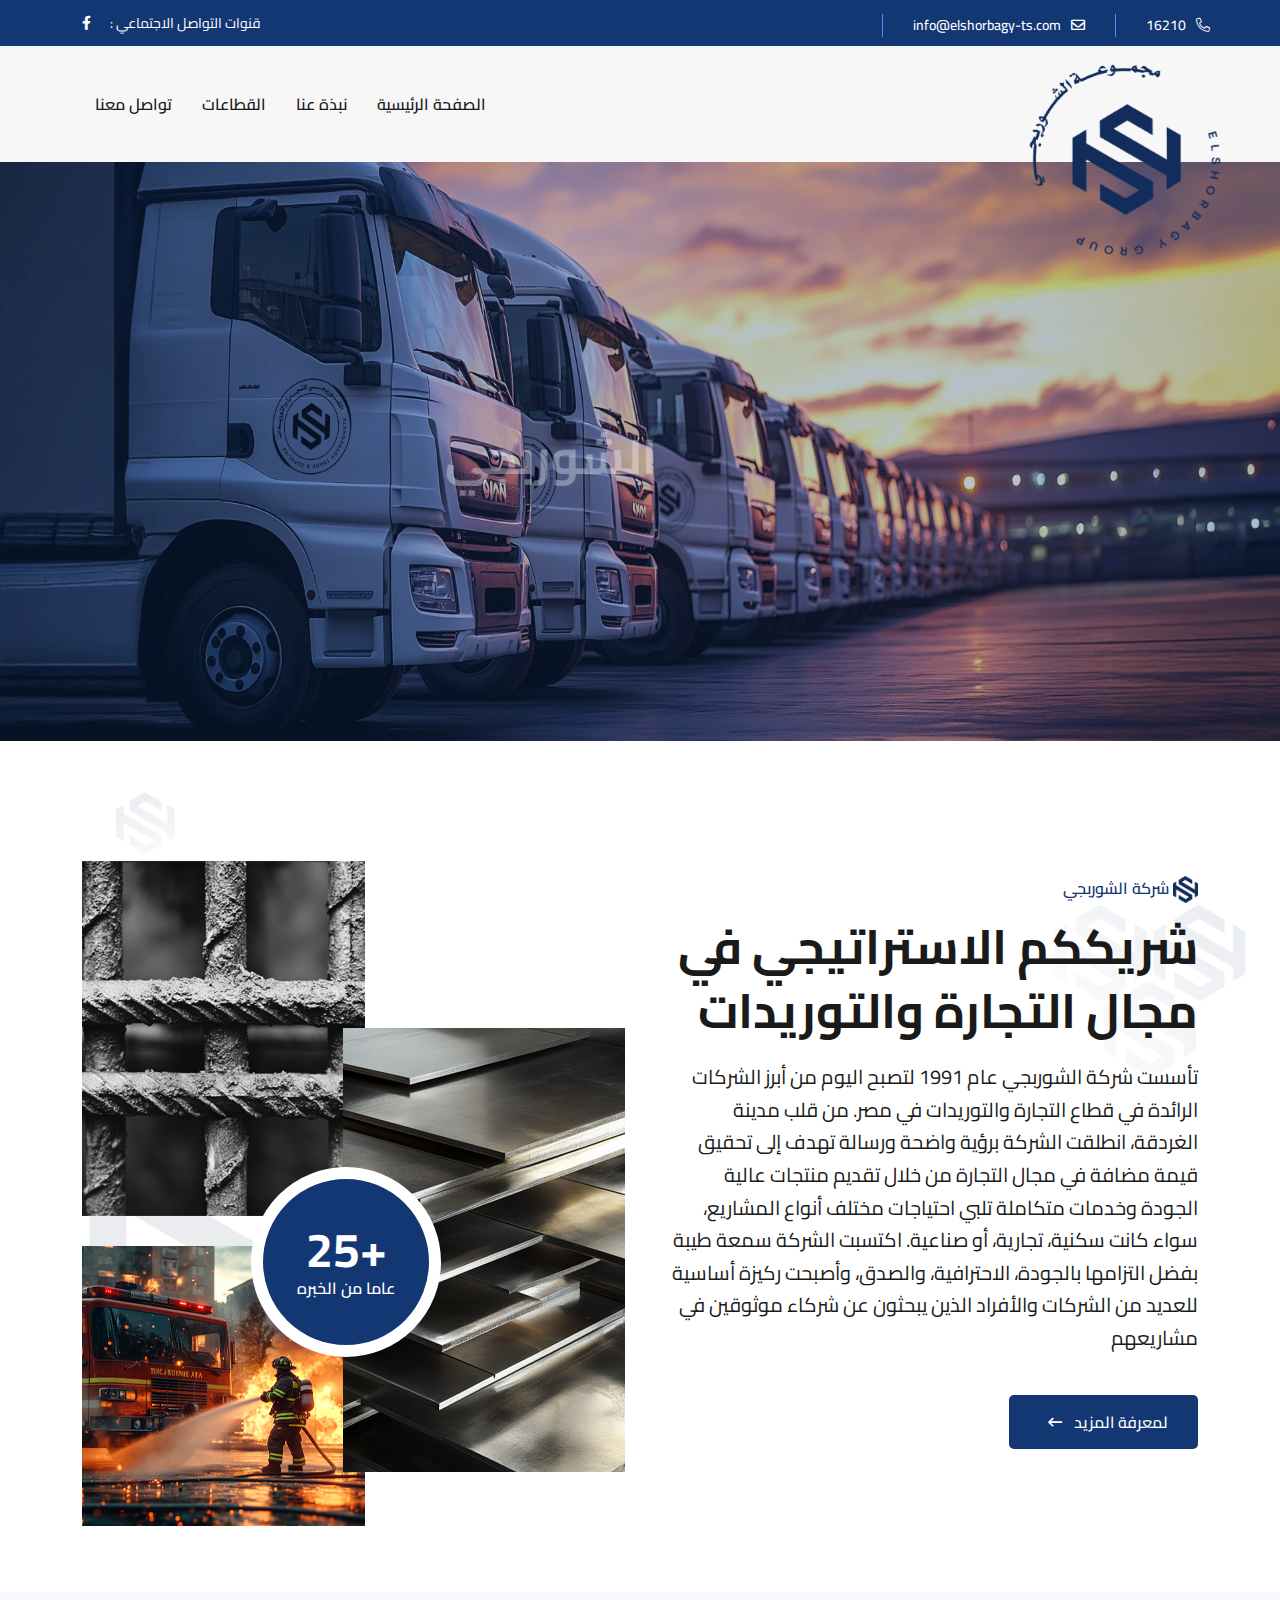
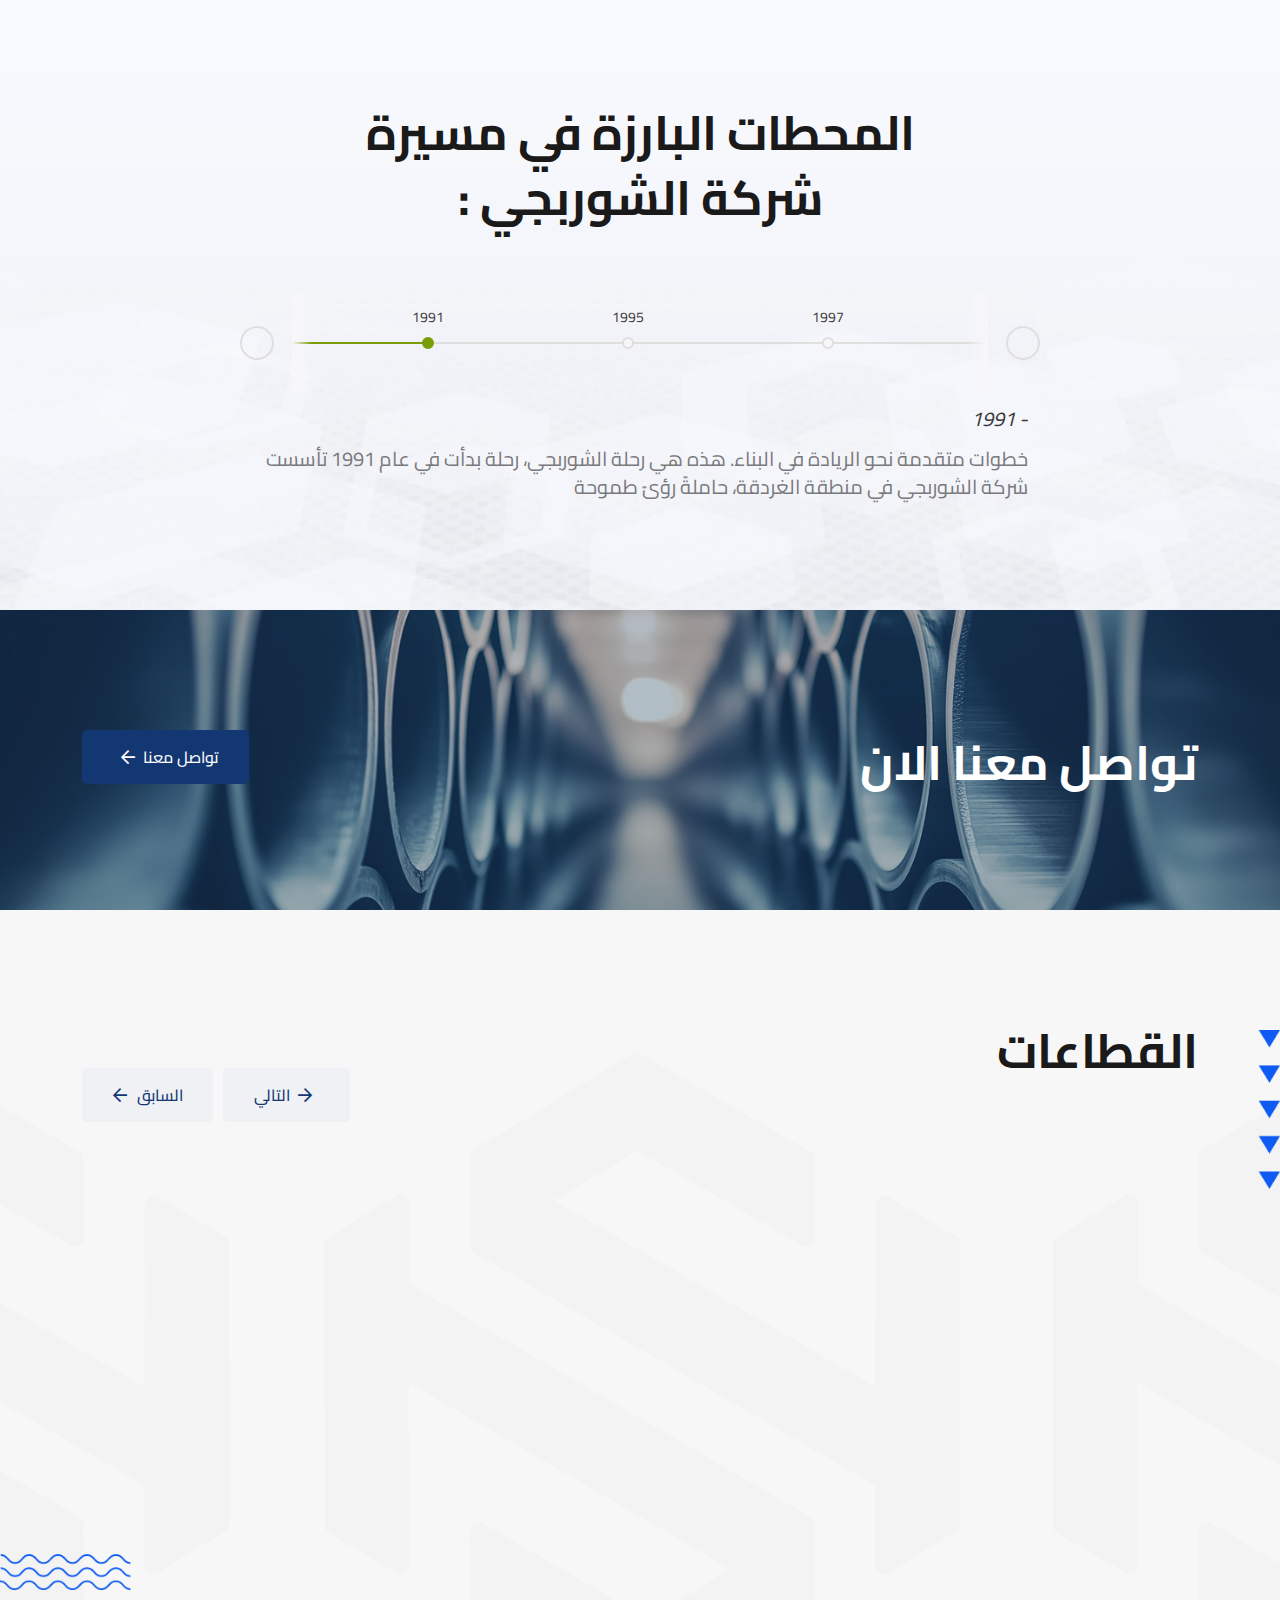
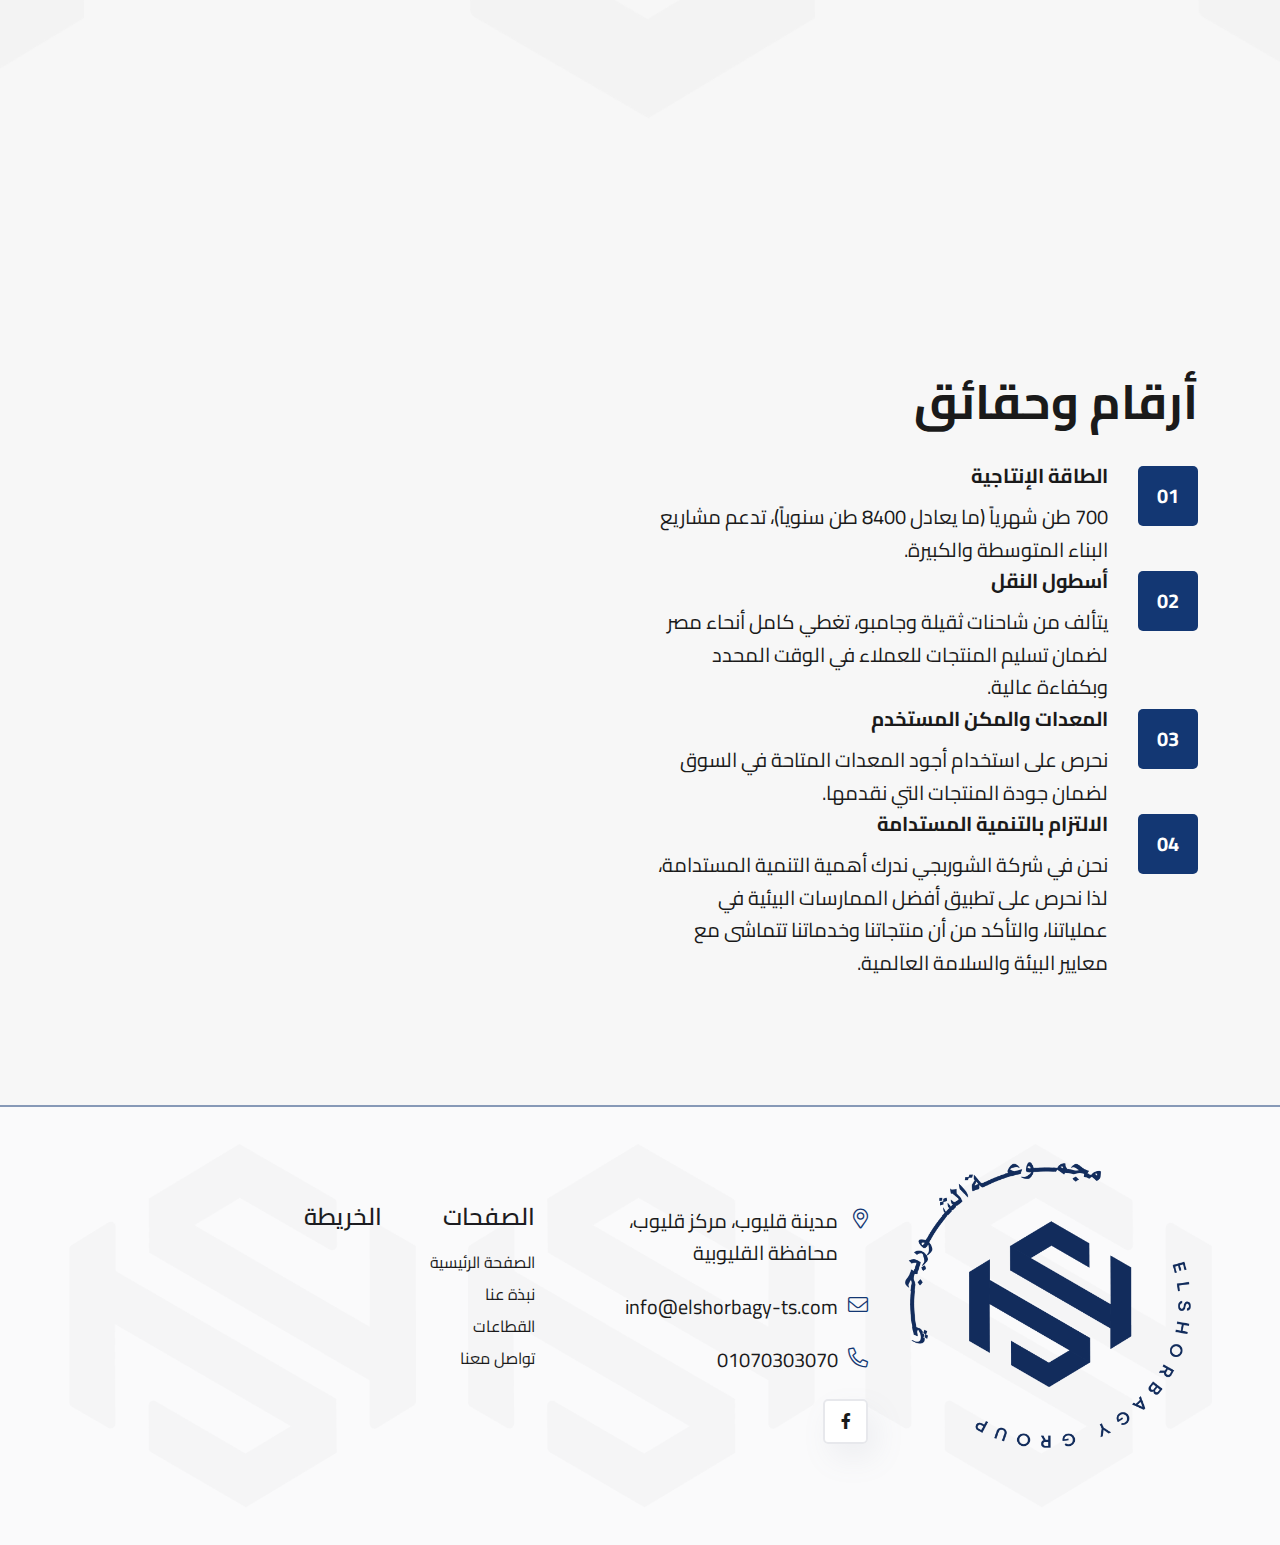
==== commit 926ef2a7: "٫" ====
--- a/index.html
+++ b/index.html
@@ -43,6 +43,7 @@
 	============================== -->
     <!-- Bootstrap -->
     <!-- <link rel="stylesheet" href="assets/css/app.min.css"> -->
+
     <link rel="stylesheet" href="assets/css/bootstrap.min.css" />
     <!-- Fontawesome Icon -->
     <link rel="stylesheet" href="assets/css/fontawesome.min.css" />
@@ -54,8 +55,8 @@
     <link rel="stylesheet" href="assets/css/slick.min.css" />
     <!-- Theme Custom CSS -->
     <link rel="stylesheet" href="assets/css/style.css" />
-
     <link rel="stylesheet" href="assets/css/timeline/style.css">
+
 
   </head>
 
--- a/assets/css/timeline/style.css
+++ b/assets/css/timeline/style.css
@@ -1036,7 +1036,6 @@
 .link {
   color: hsl(220, 90%, 56%);
   color: var(--color-primary, #2a6df4);
-  text-decoration: underline;
 }
 strong,
 .text-bold {
@@ -1045,10 +1044,7 @@
 s {
   text-decoration: line-through;
 }
-u,
-.text-underline {
-  text-decoration: underline;
-}
+
 .text-component {
   --component-body-line-height: calc(
     var(--body-line-height) * var(--line-height-multiplier, 1)
